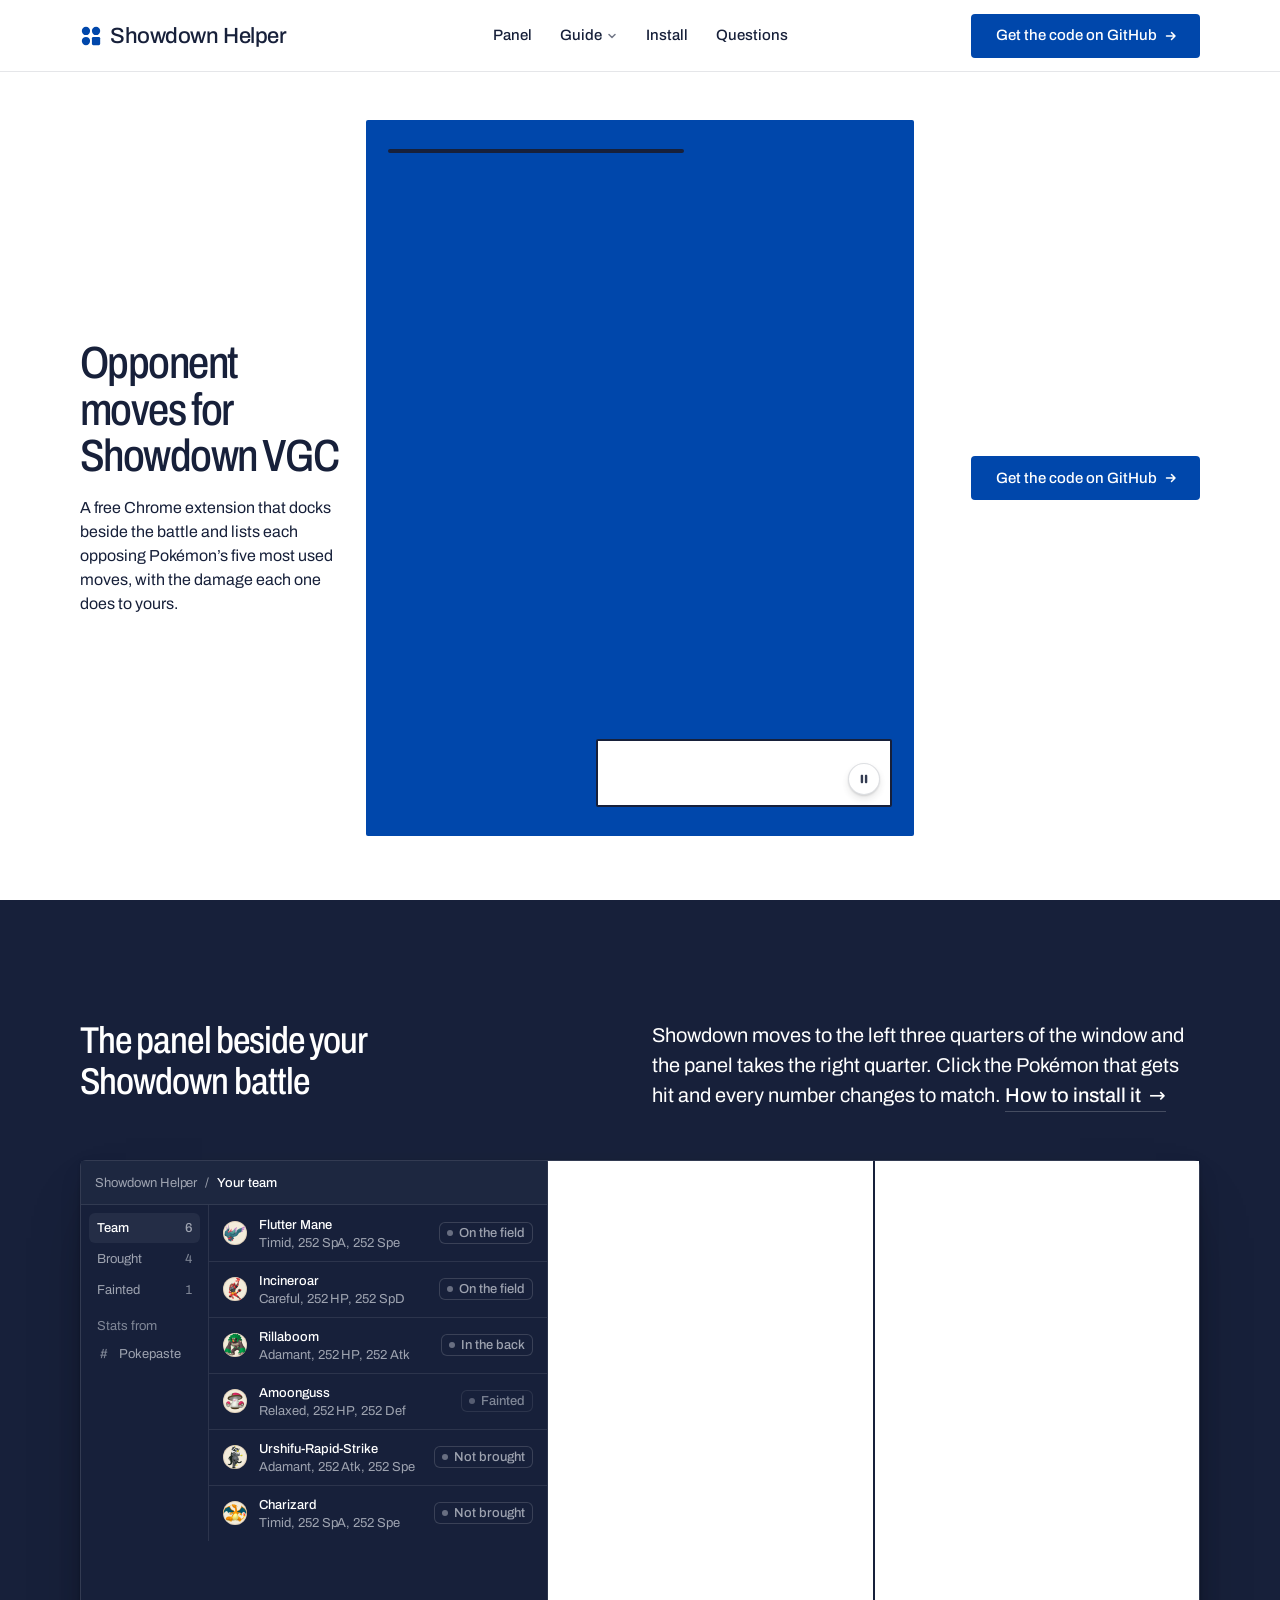
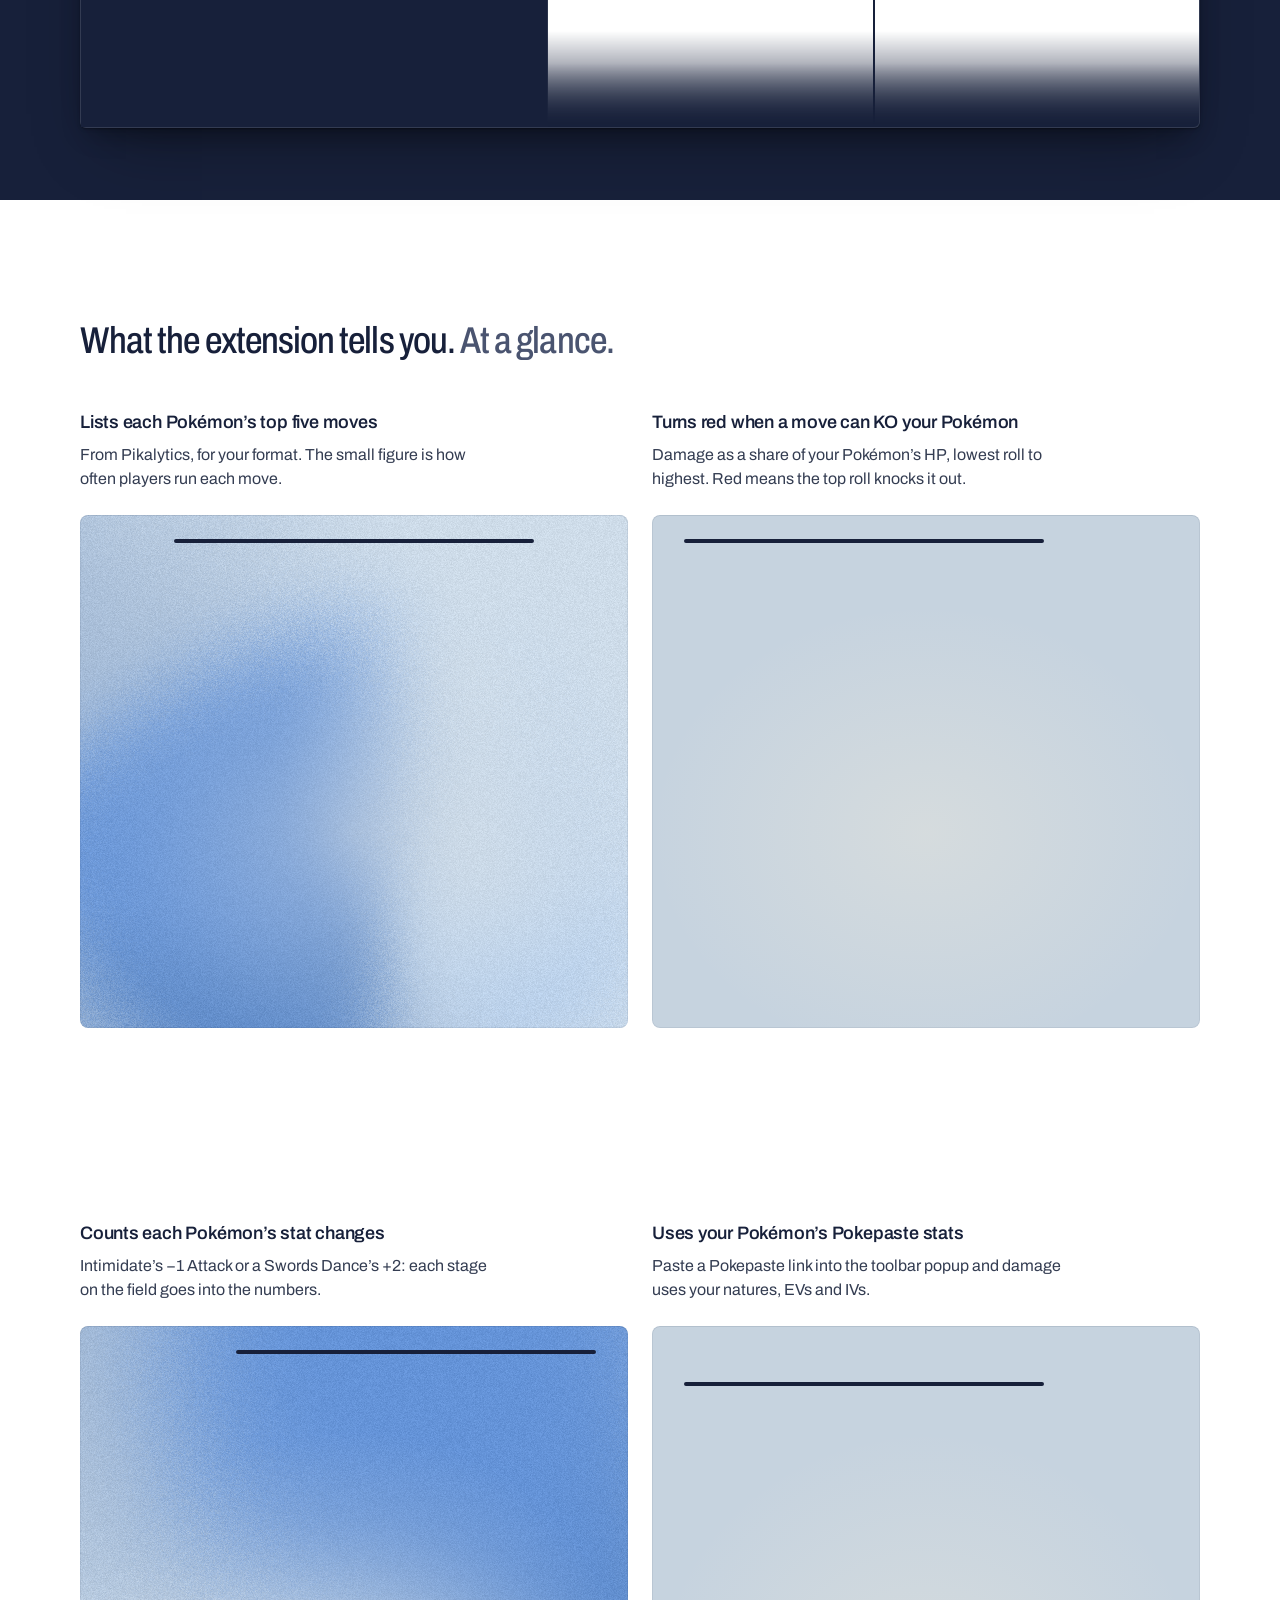
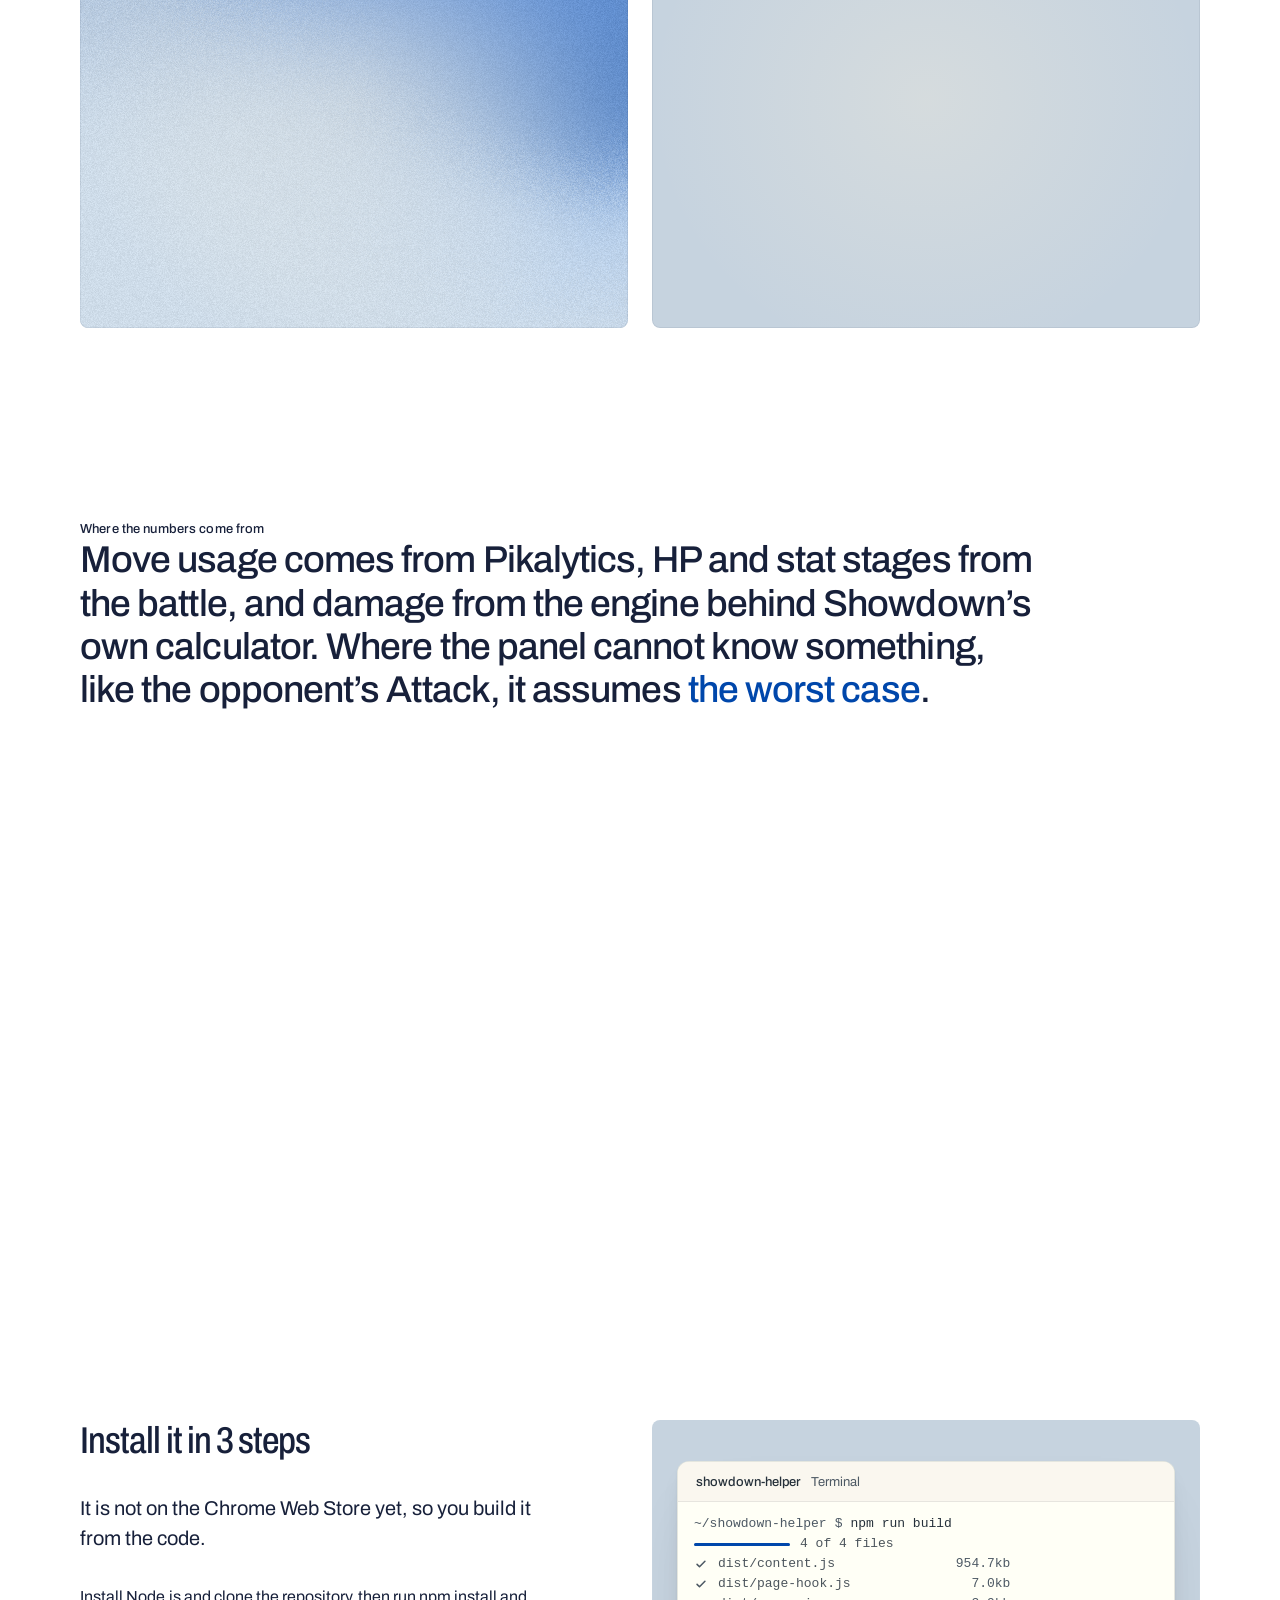
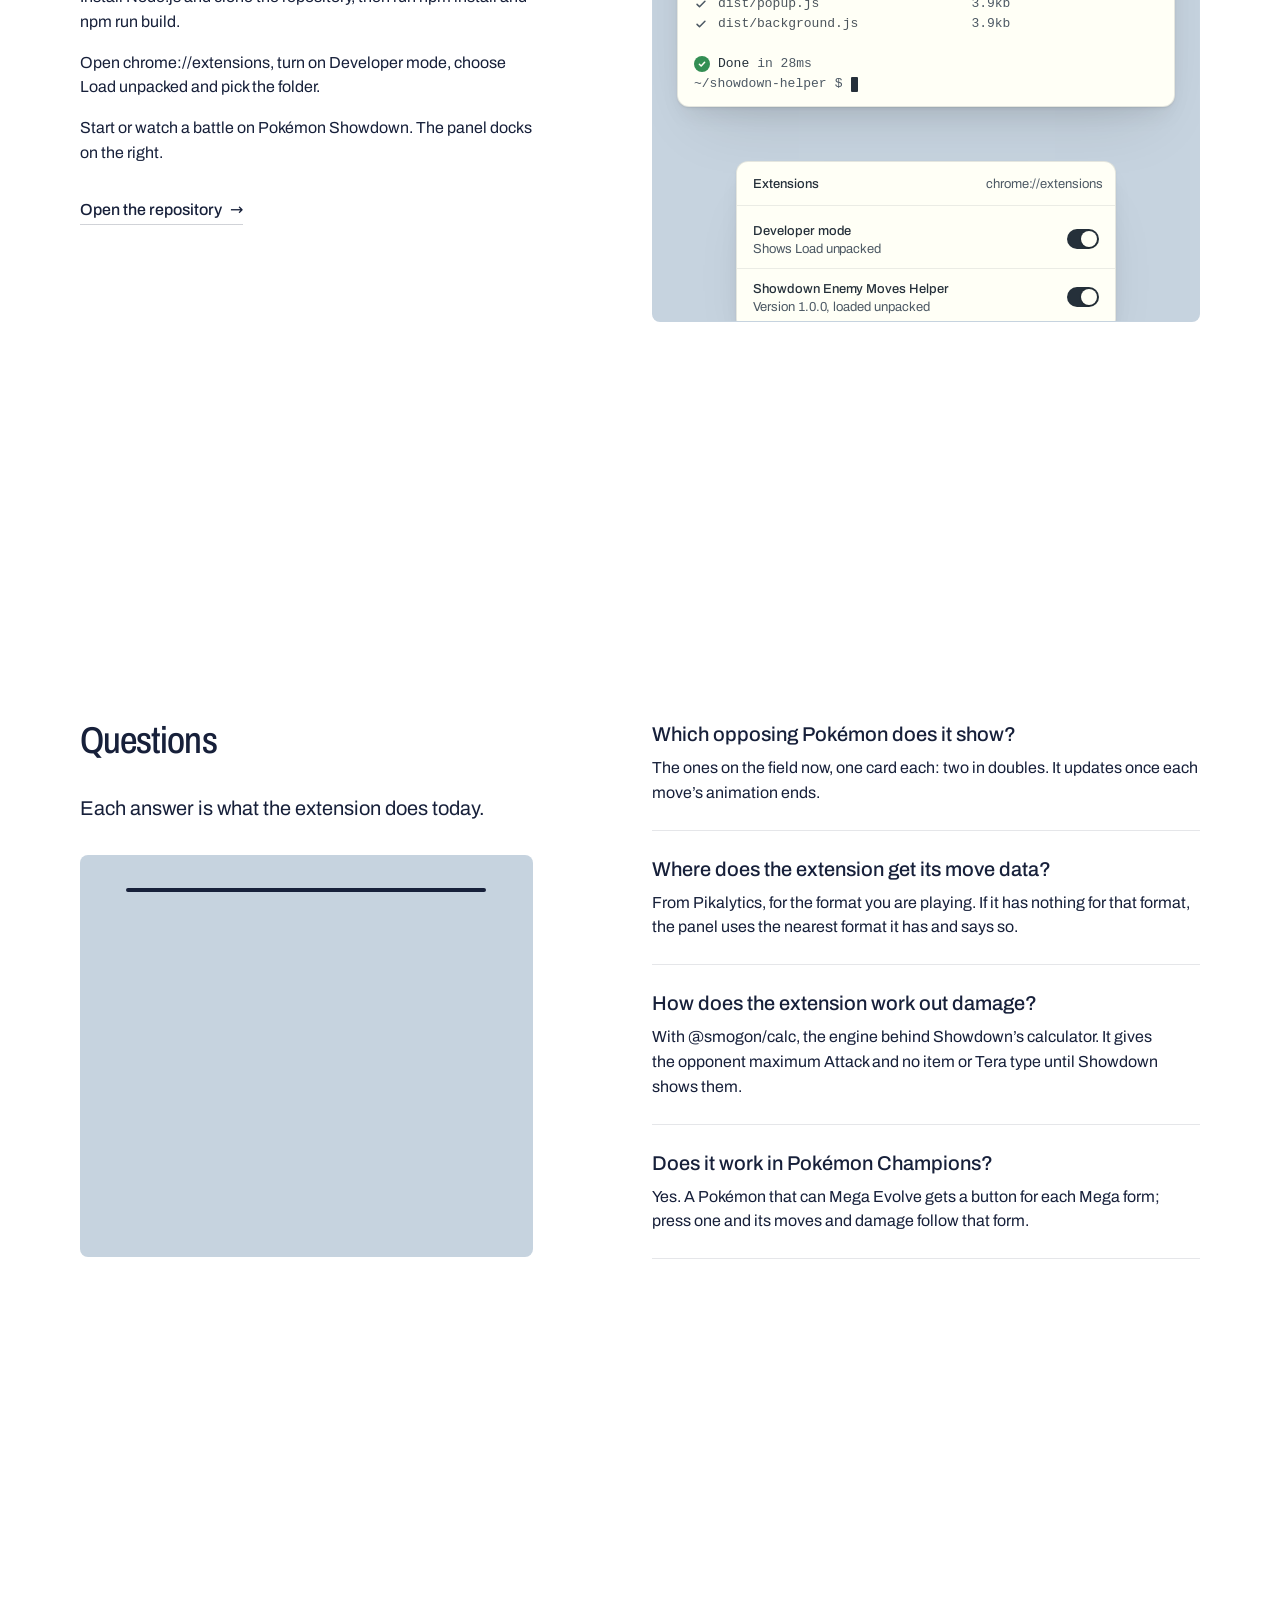
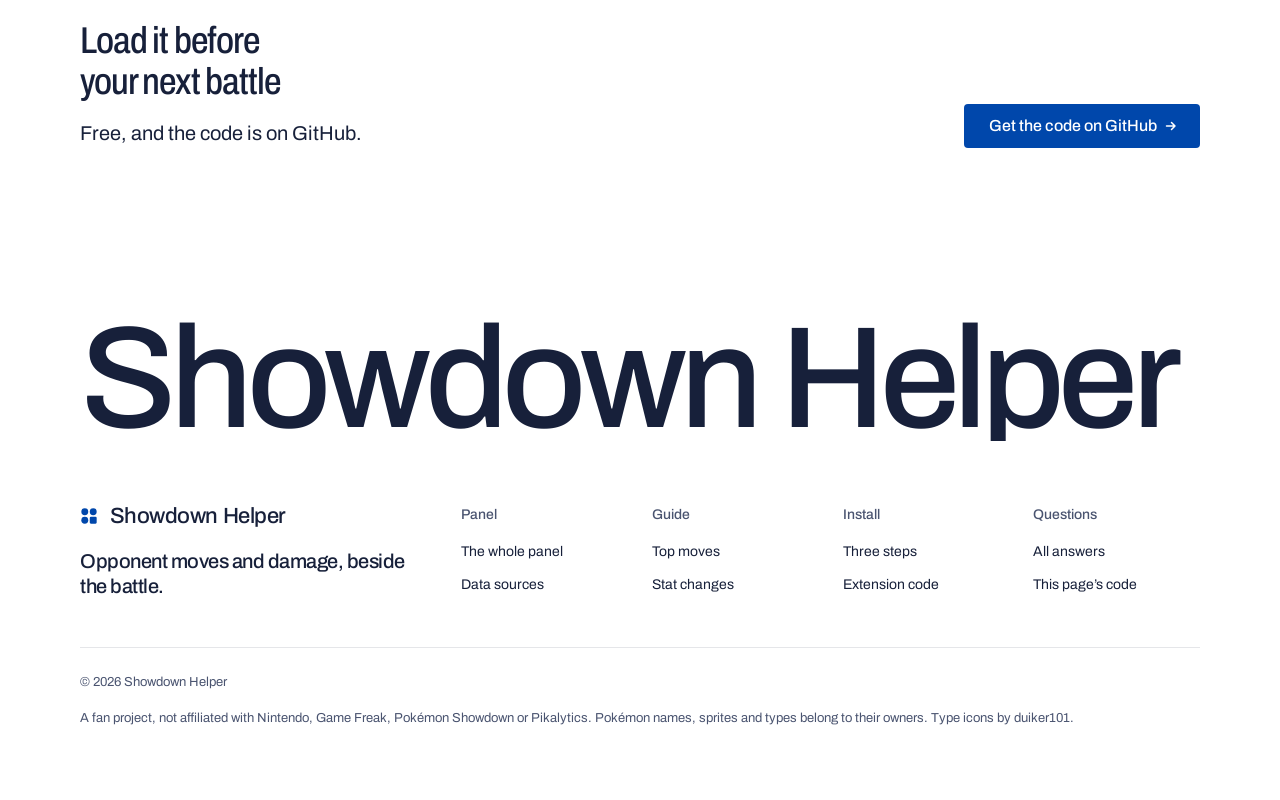
==== index.src.html @ bce864a6 "Redesign landing page in the extension's panel style Rebuild the page on the taste-skill system in t" ====
<!doctype html>
<!-- page.mjs: the source of index.html. Edit here, then run: node tools/page.mjs -->
<html lang="en" data-type="software" data-radius="sharp" data-ground="sky" data-buttons="arrow" data-motion>
<head>
<meta charset="utf-8">
<meta name="viewport" content="width=device-width, initial-scale=1, viewport-fit=cover">
<title>Showdown Helper: opponent moves and damage for Pokémon Showdown VGC</title>
<meta name="description" content="A free Chrome extension for Pokémon Showdown. Beside the battle it lists each opposing Pokémon's five most used moves from Pikalytics and how much of your Pokémon's HP each one takes.">
<meta property="og:type" content="website">
<meta property="og:title" content="Showdown Helper: opponent moves and damage for Pokémon Showdown VGC">
<meta property="og:description" content="Your opponent's five most used moves, with damage to your team, beside the battle.">
<meta property="og:image" content="share.jpg">
<meta name="twitter:card" content="summary_large_image">
<link rel="icon" href="favicon.svg" type="image/svg+xml">
<meta name="theme-color" content="#ffffff">
<!-- <link rel="canonical" href="https://[the page's domain, once there is one]/"> -->
<meta name="site-kind" content="software">
<meta name="page-type" content="software">
<link rel="preload" href="assets/fonts/archivo-latin.woff2" as="font" type="font/woff2" crossorigin>
<link rel="stylesheet" href="assets/system.css">
<link rel="stylesheet" href="assets/ui/cards.css">
<link rel="stylesheet" href="assets/motion/motion.css">
<link rel="stylesheet" href="assets/backgrounds/backgrounds.css">
<link rel="stylesheet" href="assets/layout/layout.css">
<link rel="stylesheet" href="assets/icons/icon.css">
<style>
/* Archivo, the brand's face, served from the page (the same files the extension ships) */
@font-face { font-family: "Archivo"; font-style: normal; font-weight: 100 900; font-stretch: 62% 125%; font-display: swap;
  src: url("assets/fonts/archivo-latin.woff2") format("woff2");
  unicode-range: U+0000-00FF, U+0131, U+0152-0153, U+02BB-02BC, U+02C6, U+02DA, U+02DC, U+0304, U+0308, U+0329, U+2000-206F, U+20AC, U+2122, U+2191, U+2193, U+2212, U+2215, U+FEFF, U+FFFD; }
@font-face { font-family: "Archivo"; font-style: normal; font-weight: 100 900; font-stretch: 62% 125%; font-display: swap;
  src: url("assets/fonts/archivo-latin-ext.woff2") format("woff2");
  unicode-range: U+0100-02BA, U+02BD-02C5, U+02C7-02CC, U+02CE-02D7, U+02DD-02FF, U+0304, U+0308, U+0329, U+1D00-1DBF, U+1E00-1E9F, U+1EF2-1EFF, U+2020, U+20A0-20AB, U+20AD-20C4, U+2113, U+2C60-2C7F, U+A720-A7FF; }
:root { --p-bg:#ffffff; --p-surface:#f3ecdb; --p-ink:#17203a; --p-muted:#4a5470; --p-accent:#0047ab; --p-accent-ink:#ffffff; --p-action:#0047ab; --p-action-ink:#ffffff; --p-inv-bg:#17203a; --p-inv-surface:#242d46; --p-inv-ink:#ffffff; --p-inv-muted:#9ea3b0; --p-inv-accent:#ffffff; --p-inv-accent-ink:#17203a; --p-inv-action:#ffffff; --p-inv-action-ink:#17203a; --font-display:"Archivo", "Segoe UI", system-ui, sans-serif; --font-text:"Archivo", "Segoe UI", system-ui, sans-serif; --font-mono:ui-monospace, "Cascadia Mono", Consolas, monospace; --display-weight:500; --display-tracking:-0.025em; --display-tracking-xl:-0.035em; --display-stretch:80%; --ly-scale:0.9; --t-h2: clamp(28px, 1.2vw + 22px, 40px); }
</style>
<link rel="stylesheet" href="assets/ui/base.css">
<link rel="stylesheet" href="assets/ui/window/fragment.css">
<link rel="stylesheet" href="assets/ui/terminal-run/fragment.css">
<link rel="stylesheet" href="assets/ui/toggles/fragment.css">
<!-- the extension's own panel stylesheet, scoped to .smh-sheet by tools/fragments.mjs -->
<link rel="stylesheet" href="assets/panel/panel.css">
<style>
/* page CSS, inside the visuals only */
/* the panel, shown inline: its real markup, pasted by tools/page.mjs */
.smh-sheet.smh-sheet { position: relative; inset: auto; width: 100%; height: auto; min-height: 0; z-index: auto; border-left: 0; }
/* the live panel splits the window's height between its cards; inline each card takes its own height */
.smh-sheet .smh-body, .smh-sheet .smh-card { flex: none; }
.smh-sheet .smh-moves { flex: none; height: 290px; max-height: none; }
/* hero: the panel's pieces on a cobalt field */
.hero--triptych .ly-collage { background: var(--p-accent); border-radius: 2px; }
.ly-collage .ly-piece.is-sheet { background: var(--p-bg); border: 2px solid var(--p-ink); border-radius: 2px; box-shadow: none; overflow: hidden; }
.ly-collage .ly-piece.is-sheet .smh-sheet { border: 0; }
.hero--triptych .hero__cta .btn { height: var(--btn-h); padding-inline: var(--s-5); font-size: 15px; }
.ly-collage .loop-pause:focus-visible { outline-color: var(--p-bg); }
/* the piece that ends at 96% keeps its lower-right corner clear for the pause disc, as the live panel has room under its cards */
.ly-collage .ly-piece.is-sheet[style*="bottom"] .smh-sheet { padding-bottom: 64px; }
/* a phone: one piece a set, the card, whole inside the collage */
@media (max-width: 639px) {
  .ly-collage .ly-piece.is-sheet:not([style*="bottom"]) { display: none; }
  .ly-collage .ly-piece.is-sheet[style*="bottom"] { left: 4% !important; right: 4% !important; width: auto !important; }
  .ly-collage .smh-sheet .smh-moves { height: 200px; }
  .ly-collage .ly-piece.is-sheet[style*="bottom"] .smh-sheet { padding-bottom: 52px; }
}
/* the lit ground behind the UI in the brand's cobalt and sand */
html[data-ground="sky"] { --ground-accent: #0047ab; --ground-surface: #f3ecdb; }
/* the app frame: your team from the paste beside the open panel */
.app.ui { display: grid; grid-template-columns: minmax(0, 5fr) minmax(0, 7fr); margin-top: var(--s-7); background: var(--u-bg); border: 1px solid var(--u-border); border-radius: var(--u-r); box-shadow: var(--u-shadow); }
.app > .app__pane { position: relative; min-width: 0; min-height: 0; overflow: hidden; }
.app > .app__pane + .app__pane { border-left: 1px solid var(--u-line); }
.app > .app__pane > .ui-panel { width: 100%; border: 0; border-radius: 0; box-shadow: none; }
.app > .app__pane::after { content: ""; position: absolute; inset: auto 0 0 0; height: 64px; background: linear-gradient(transparent, var(--u-bg)); pointer-events: none; }
.app > .app__pane--open { -webkit-mask-image: linear-gradient(#000 calc(100% - 96px), transparent); mask-image: linear-gradient(#000 calc(100% - 96px), transparent); }
@media (max-width: 1023px) {
  .app.ui.app.ui { grid-template-rows: minmax(0, 1fr); }
  .app > .app__pane--list { display: none; }
  .app > .app__pane--open { -webkit-mask-image: none; mask-image: none; border-top: 0 !important; }
  .app > .app__pane--open::after { display: none; }
  .app .app__pane--open > .smh-sheet { height: 100%; }
  .app .app__pane--open .smh-card + .smh-card { display: none; }
  .app .app__pane--open .smh-body, .app .app__pane--open .smh-card { flex: 1 1 0; }
  .app .app__pane--open .smh-moves { flex: 1 1 0; height: auto; max-height: 340px; }
}
.app .app__pane--open { display: grid; grid-template-columns: minmax(0, 1fr) minmax(0, 1fr); }
.app .app__pane--open > .smh-sheet + .smh-sheet { border-left: 2px solid var(--color-rule); }
.app .ui-avatar:has(img) { background: var(--p-surface); overflow: hidden; }
.app .ui-avatar img { width: 100%; height: 100%; object-fit: contain; }
@media (min-width: 1024px) and (max-width: 1279px) { .app.ui { grid-template-columns: minmax(0, 4fr) minmax(0, 8fr); } }
@media (max-width: 1023px) {
  .app.ui { grid-template-columns: minmax(0, 1fr); grid-template-rows: auto minmax(0, 1fr); }
  .app > .app__pane--list { max-height: 252px; }
  .app > .app__pane--list::after { display: none; }
  .app .ui-win__side { display: none; }
  .app .ui-win__body { grid-template-columns: minmax(0, 1fr); }
  .app > .app__pane + .app__pane { border-left: 0; border-top: 1px solid var(--u-line); }
}
@media (max-width: 639px) {
  .app.ui { grid-template-rows: minmax(0, 1fr); }
  .app > .app__pane--list { display: none; }
  .app > .app__pane + .app__pane { border-top: 0; }
  .app .app__pane--open { grid-template-columns: minmax(0, 1fr); }
  .app .app__pane--open > .smh-sheet + .smh-sheet { display: none; }
}
/* feature cards: one panel height; the sheet pieces sit on the ground like the kit's fragments */
/* the name across the .wrap, hand-set: "Showdown Helper" is 15 characters */
.close__word { font-size: clamp(28px, calc(11.6vw - 4px), 168px); }
#guide .panel { --p-h: 360px; }
#guide .smh-sheet .smh-moves { height: 250px; }
@media (min-width: 640px) and (max-width: 1023px) {
  #guide .panel { --p-h: max(360px, calc(100svh - 480px)); }
  #guide .stage > div { width: min(360px, calc(100% - 48px)) !important; --ax: 24px !important; }
}
#install .at-phone { display: none; }
@media (max-width: 639px) { #install .at-phone { display: block; } }
/* the split's frame and the questions' frame: 5:4, square on a phone, on the lit ground */
#install .frame { --ratio: 500px; }
#questions .frame { --ratio: 400px; }
#questions .smh-sheet .smh-moves { height: 250px; }
/* a tablet keeps both splits side by side, so each section stays one screen */
@media (min-width: 640px) and (max-width: 1023px) {
  #install .grid > .span-5, #questions .grid > .span-5 { grid-column: 1 / span 6; }
  #install .grid > .frame, #questions .grid > .faq { grid-column: 7 / span 6; }
  #questions .stage > div { width: calc(100% - 32px) !important; --ax: 16px !important; }
  #install .frame { --ratio: 640px; }
}
/* a phone: two screens each; the install frame also shows step 2 under the build */
@media (max-width: 639px) {
  #install, #questions, footer.closing { --h: 2; }
  #install .frame { --ratio: 860px; }
  .hero--triptych .hero__cta { margin-bottom: var(--s-8); }
  .ly-collage .smh-sheet .smh-moves { height: 180px !important; }
  /* the app frame on a phone: the panel's header and its first card, filling the pane */
  .app .app__pane--open .smh-target { display: none; }
  #questions .frame { --ratio: 600px; }
}

@media (max-width: 639px) {
  #guide .panel { --p-h: 150px; }
  /* a phone shows each card's top move, whole */
  #guide .smh-sheet .smh-moves { height: 44px; grid-template-rows: minmax(0, 1fr); }
  #guide .smh-sheet .smh-move:nth-child(n+2) { display: none; }
  #guide .stage > div { width: calc(100% - 32px) !important; }
}
.stage .smh-sheet { border: 2px solid var(--color-rule); border-radius: 2px; }
#install .ui-term__t { width: 64px; }
</style>
<script>document.documentElement.classList.add('m-enter');setTimeout(()=>document.documentElement.classList.add('m-enter-done'),700)</script>
<script src="assets/backgrounds/backgrounds.js"></script>
<script>document.documentElement.classList.add('mo-js');setTimeout(()=>document.documentElement.classList.add('mo-safe'),2500)</script>
<link rel="modulepreload" href="assets/moments/moments.js">
<link rel="modulepreload" href="assets/moments/lib.js">
<link rel="modulepreload" href="assets/moments/word-highlight/moment.js">
</head>
<body>
<!-- type: software
     deal: hero triptych, nav-centre, close-word, footer-columns, rhythm dark-band, buttons arrow, mark dots,
     grounds paper (hero), the lit ground sand; effect grain-gradient (the guide cards' still grounds)
     moments: word-highlight (#data, the statement)
     palette: the brand's own (start.mjs brand): white sheet, navy ink, cobalt, sand, as in the extension -->

<header class="nav nav--centre">
  <div class="wrap nav__bar">
    <a class="skip-link" href="#top">Skip to content</a>
    <a class="nav__logo" href="#top"><span class="mark" data-mark="dots" aria-hidden="true"></span>Showdown Helper</a>
    <nav class="nav__links" aria-label="Main">
      <div class="nav__item"><a class="nav__link" href="#panel">Panel</a></div>
      <div class="nav__item">
        <a class="nav__link" href="#guide">Guide <svg class="chev" viewBox="0 0 12 12" aria-hidden="true"><path d="M3 4.5l3 3 3-3" fill="none" stroke="currentColor" stroke-width="1.5" stroke-linecap="round" stroke-linejoin="round"/></svg></a>
        <div class="nav__menu">
          <div class="wrap grid">
            <div class="menu-col span-3">
              <p class="t-label">Reading the panel</p>
              <a href="#top-moves">Top moves<span>Five per opposing Pokémon</span></a>
              <a href="#knockouts">Knockouts<span>Red when a move can KO</span></a>
            </div>
            <div class="menu-col span-3">
              <p class="t-label">Making it exact</p>
              <a href="#stat-changes">Stat changes<span>Every stage counts</span></a>
              <a href="#pokepaste">Your Pokepaste<span>Your natures, EVs and IVs</span></a>
            </div>
          </div>
        </div>
      </div>
      <div class="nav__item"><a class="nav__link" href="#install">Install</a></div>
      <div class="nav__item"><a class="nav__link" href="#questions">Questions</a></div>
    </nav>
    <div class="nav__actions">
      <a class="btn btn--primary" href="https://github.com/lkz404/showdown-helper">Get the code on GitHub</a>
    </div>
    <button class="nav__toggle" type="button" aria-expanded="false" aria-label="Menu">
      <svg width="18" height="18" viewBox="0 0 18 18" aria-hidden="true"><path d="M2 5h14M2 13h14" stroke="currentColor" stroke-width="1.6" stroke-linecap="round"/></svg>
    </button>
  </div>
</header>

<main id="top">
  <section class="hero hero--triptych" data-enter aria-labelledby="hero-h">
    <div class="wrap"><div class="hero-text grid hero__grid">
      <div class="span-3">
        <h1 id="hero-h">Opponent moves for Showdown VGC</h1>
        <p class="hero__lead">A free Chrome extension that docks beside the battle and lists each opposing Pokémon’s five most used moves, with the damage each one does to yours.</p>
      </div>
      <div class="ly-collage span-6 start-4" role="img" aria-label="Three views of the Showdown Helper panel: Urshifu’s five most used moves against Flutter Mane, with Surging Strikes in red at 133 to 158 percent; the same card after Intimidate, marked Atk −1; and Charizard’s card in Pokémon Champions with its two Mega forms">
        <div class="ly-collage__set is-on">
          <div class="ly-piece is-sheet" style="left: 4%; top: 4%; width: 54%"><div class="ui smh-sheet" data-theme="smh-sheet" inert><!-- panel:main:top --></div></div>
          <div class="ly-piece is-sheet" style="right: 4%; bottom: 4%; width: 54%"><div class="ui smh-sheet" data-theme="smh-sheet" inert><!-- panel:main:card0 --></div></div>
        </div>
        <div class="ly-collage__set" aria-hidden="true">
          <div class="ly-piece is-sheet" style="left: 4%; top: 4%; width: 54%"><div class="ui smh-sheet" data-theme="smh-sheet" inert><!-- panel:boosts:card0 --></div></div>
          <div class="ly-piece is-sheet" style="right: 4%; bottom: 4%; width: 46%"><div class="ui smh-sheet" data-theme="smh-sheet" inert><!-- panel:boosts:card1 --></div></div>
        </div>
        <div class="ly-collage__set" aria-hidden="true">
          <div class="ly-piece is-sheet" style="left: 4%; top: 4%; width: 50%"><div class="ui smh-sheet" data-theme="smh-sheet" inert><!-- panel:paste:target --></div></div>
          <div class="ly-piece is-sheet" style="right: 4%; bottom: 4%; width: 54%"><div class="ui smh-sheet" data-theme="smh-sheet" inert><!-- panel:mega:card0 --></div></div>
        </div>
      </div>
      <div class="span-3 start-10 hero__cta"><a class="btn btn--primary" href="https://github.com/lkz404/showdown-helper">Get the code on GitHub</a></div>
    </div></div>
  </section>

  <section class="section ground-inverse" id="panel" aria-labelledby="panel-h">
    <div class="wrap">
      <div class="grid">
        <h2 class="span-5" id="panel-h">The panel beside your Showdown battle</h2>
        <p class="span-6 start-7 t-lead">Showdown moves to the left three quarters of the window and the panel takes the right quarter. Click the Pokémon that gets hit and every number changes to match. <a class="link" href="#install">How to install it</a></p>
      </div>
      <div class="ui app fill" role="img" aria-label="Your team from a Pokepaste beside two views of the panel against Urshifu and Incineroar: with Flutter Mane as the target, Surging Strikes is red at 133 to 158 percent; with Rillaboom at 30 percent HP, Flare Blitz is red at 108 to 129 percent" data-ui-pause-host>
        <div class="app__pane app__pane--list">
          <div class="ui ui-panel ui-win" data-ui="window" data-open="Open" data-work="Working" data-done="Done" inert>
            <div class="ui-win__bar">
              <span class="ui-win__crumb">Showdown Helper <i>/</i> <b>Your team</b></span>
              <span class="ui-spacer"></span>
            </div>
            <div class="ui-win__body">
              <nav class="ui-win__side" aria-hidden="true">
                <span class="ui-win__nav is-on">Team<em>6</em></span>
                <span class="ui-win__nav">Brought<em>4</em></span>
                <span class="ui-win__nav">Fainted<em>1</em></span>
                <span class="ui-win__label">Stats from</span>
                <span class="ui-win__nav"><span class="ui-win__hash">#</span>Pokepaste</span>
              </nav>
              <div class="ui-win__main">
                <div class="ui-win__cols" aria-hidden="true"><span>Pokémon</span><span>Spread</span><span>In battle</span><span>HP</span></div>
                <ul class="ui-win__rows">
                  <li class="ui-win__row" data-row><span class="ui-avatar"><img src="assets/panel/sprites/fluttermane.png" width="32" height="32" loading="lazy" alt=""></span><span class="ui-win__who">Flutter Mane</span><span class="ui-win__sub">Timid, 252 SpA, 252 Spe</span><span class="ui-win__st" data-st>On the field</span><span class="ui-win__age">100%</span></li>
                  <li class="ui-win__row" data-row><span class="ui-avatar"><img src="assets/panel/sprites/incineroar.png" width="32" height="32" loading="lazy" alt=""></span><span class="ui-win__who">Incineroar</span><span class="ui-win__sub">Careful, 252 HP, 252 SpD</span><span class="ui-win__st" data-st>On the field</span><span class="ui-win__age">100%</span></li>
                  <li class="ui-win__row" data-row><span class="ui-avatar"><img src="assets/panel/sprites/rillaboom.png" width="32" height="32" loading="lazy" alt=""></span><span class="ui-win__who">Rillaboom</span><span class="ui-win__sub">Adamant, 252 HP, 252 Atk</span><span class="ui-win__st" data-st>In the back</span><span class="ui-win__age">30%</span></li>
                  <li class="ui-win__row" data-row><span class="ui-avatar"><img src="assets/panel/sprites/amoonguss.png" width="32" height="32" loading="lazy" alt=""></span><span class="ui-win__who">Amoonguss</span><span class="ui-win__sub">Relaxed, 252 HP, 252 Def</span><span class="ui-win__st is-done" data-st>Fainted</span><span class="ui-win__age">0%</span></li>
                  <li class="ui-win__row" data-row><span class="ui-avatar"><img src="assets/panel/sprites/urshifu-rapidstrike.png" width="32" height="32" loading="lazy" alt=""></span><span class="ui-win__who">Urshifu-Rapid-Strike</span><span class="ui-win__sub">Adamant, 252 Atk, 252 Spe</span><span class="ui-win__st" data-st>Not brought</span><span class="ui-win__age">100%</span></li>
                  <li class="ui-win__row" data-row><span class="ui-avatar"><img src="assets/panel/sprites/charizard.png" width="32" height="32" loading="lazy" alt=""></span><span class="ui-win__who">Charizard</span><span class="ui-win__sub">Timid, 252 SpA, 252 Spe</span><span class="ui-win__st" data-st>Not brought</span><span class="ui-win__age">100%</span></li>
                </ul>
              </div>
            </div>
          </div>
        </div>
        <div class="app__pane app__pane--open">
          <div class="ui smh-sheet" data-theme="smh-sheet" inert><!-- panel:main:all --></div>
          <div class="ui smh-sheet" data-theme="smh-sheet" inert><!-- panel:rilla:all --></div>
        </div>
      </div>
    </div>
  </section>

  <section class="section g2" id="guide" aria-labelledby="guide-h">
    <div class="wrap">
      <div class="group">
        <div class="section-head">
          <h2 id="guide-h">What the extension tells you. <span class="muted">At a glance.</span></h2>
        </div>
        <div class="grid">
          <article class="card card--row card--open span-6 m-nolift" id="top-moves">
            <h3>Lists each Pokémon’s top five moves</h3>
            <p>From Pikalytics, for your format. The small figure is how often players run each move.</p>
            <div class="panel" data-fx="grain-gradient" data-fx-seed="21" data-fx-params='{"drift":0}'>
              <div class="stage"><div class="at-rise fit" style="--fit-max:360px;--ax:max(24px, 50% - 180px);--ay:24px;--ay-sm:16px">
                <div class="ui smh-sheet" data-theme="smh-sheet" inert><!-- panel:main:card1 --></div>
              </div></div>
            </div>
          </article>
          <article class="card card--row card--open span-6 m-nolift" id="knockouts">
            <h3>Turns red when a move can KO your Pokémon</h3>
            <p>Damage as a share of your Pokémon’s HP, lowest roll to highest. Red means the top roll knocks it out.</p>
            <div class="panel" data-fx="grain-gradient" data-fx-seed="47" data-fx-params='{"drift":0}'>
              <div class="stage"><div class="at-corner" style="--ax:32px;--ay:24px;width:360px">
                <div class="ui smh-sheet" data-theme="smh-sheet" inert><!-- panel:main:card0 --></div>
              </div></div>
            </div>
          </article>
        </div>
      </div>
      <div class="grid">
        <article class="card card--row card--open span-6 m-nolift" id="stat-changes">
          <h3>Counts each Pokémon’s stat changes</h3>
          <p>Intimidate’s −1 Attack or a Swords Dance’s +2: each stage on the field goes into the numbers.</p>
          <div class="panel" data-fx="grain-gradient" data-fx-seed="63" data-fx-params='{"drift":0}'>
            <div class="stage"><div class="at-right" style="--ax:32px;--ay:24px;width:360px">
              <div class="ui smh-sheet" data-theme="smh-sheet" inert><!-- panel:boosts:card0 --></div>
            </div></div>
          </div>
        </article>
        <article class="card card--row card--open span-6 m-nolift" id="pokepaste">
          <h3>Uses your Pokémon’s Pokepaste stats</h3>
          <p>Paste a Pokepaste link into the toolbar popup and damage uses your natures, EVs and IVs.</p>
          <div class="panel" data-fx="grain-gradient" data-fx-seed="88" data-fx-params='{"drift":0}'>
            <div class="stage"><div class="at-corner" style="--ax:32px;--ay:56px;width:360px">
              <div class="ui smh-sheet" data-theme="smh-sheet" inert><!-- panel:paste:top --></div>
            </div></div>
          </div>
        </article>
      </div>
    </div>
  </section>

  <section class="section statement" id="data" data-moment="word-highlight" aria-label="Where the numbers come from">
    <div class="wrap">
      <p class="t-label">Where the numbers come from</p>
      <p class="mo-wh__text">Move usage comes from Pikalytics, HP and stat stages from the battle, and damage from the engine behind Showdown’s own calculator. Where the panel cannot know something, like the opponent’s Attack, it assumes <strong>the worst case</strong>.</p>
    </div>
  </section>

  <section class="section" id="install" aria-labelledby="install-h">
    <div class="wrap">
      <div class="grid">
        <div class="span-5 stack-6">
          <h2 id="install-h">Install it in 3 steps</h2>
          <p class="t-lead">It is not on the Chrome Web Store yet, so you build it from the code.</p>
          <ol class="stack-4">
            <li>Install Node.js and clone the repository, then run npm install and npm run build.</li>
            <li>Open chrome://extensions, turn on Developer mode, choose Load unpacked and pick the folder.</li>
            <li>Start or watch a battle on Pokémon Showdown. The panel docks on the right.</li>
          </ol>
          <p><a class="link" href="https://github.com/lkz404/showdown-helper">Open the repository</a></p>
        </div>
        <div class="frame frame--lit frame--split span-6 start-7" data-visual>
          <div class="stage"><div class="at-rise fit" style="--fit-max:520px;--ax:max(24px, 50% - 260px);--ay:40px;--ay-sm:24px" data-ui-loop>
              <div class="ui ui-panel ui-term" data-ui="terminal-run">
                <div class="ui-term__head">
                  <span class="ui-term__title">showdown-helper</span>
                  <span class="ui-meta">Terminal</span>
                  <span class="ui-spacer"></span>
                </div>
                <div class="ui-term__screen" data-term-screen>
                  <div class="ui-term__track" data-term-track>
                    <div class="ui-term__ln ui-term__cmd"><span class="ui-term__cwd">~/showdown-helper</span><span class="ui-term__sig">$</span><span class="ui-term__typed" data-term-cmd>npm run build</span></div>
                    <div class="ui-term__ln ui-term__meter" data-term-out data-term-meter><span class="ui-term__bar" style="--p:1"><i></i></span><span class="ui-term__count" data-term-count>4 of 4 files</span></div>
                    <div class="ui-term__ln ui-term__log" data-term-out data-term-step><svg class="ui-term__tick" viewBox="0 0 16 16" aria-hidden="true"><path d="m3.5 8.4 2.8 2.8 6.2-6.4"/></svg><span class="ui-term__path">dist/content.js</span><span class="ui-term__t">954.7kb</span></div>
                    <div class="ui-term__ln ui-term__log" data-term-out data-term-step><svg class="ui-term__tick" viewBox="0 0 16 16" aria-hidden="true"><path d="m3.5 8.4 2.8 2.8 6.2-6.4"/></svg><span class="ui-term__path">dist/page-hook.js</span><span class="ui-term__t">7.0kb</span></div>
                    <div class="ui-term__ln ui-term__log" data-term-out data-term-step><svg class="ui-term__tick" viewBox="0 0 16 16" aria-hidden="true"><path d="m3.5 8.4 2.8 2.8 6.2-6.4"/></svg><span class="ui-term__path">dist/popup.js</span><span class="ui-term__t">3.9kb</span></div>
                    <div class="ui-term__ln ui-term__log" data-term-out data-term-step><svg class="ui-term__tick" viewBox="0 0 16 16" aria-hidden="true"><path d="m3.5 8.4 2.8 2.8 6.2-6.4"/></svg><span class="ui-term__path">dist/background.js</span><span class="ui-term__t">3.9kb</span></div>
                    <div class="ui-term__ln ui-term__gap" data-term-out aria-hidden="true"></div>
                    <div class="ui-term__ln ui-term__done" data-term-out data-term-done><span class="ui-term__ok"><svg viewBox="0 0 16 16" aria-hidden="true"><path d="m4.5 8.3 2.4 2.4 4.6-5"/></svg></span><b>Done</b><span class="ui-term__dim">in 28ms</span></div>
                    <div class="ui-term__ln ui-term__cmd" data-term-next><span class="ui-term__cwd">~/showdown-helper</span><span class="ui-term__sig">$</span><span class="ui-term__typed"></span><i class="ui-term__caret" aria-hidden="true"></i></div>
                  </div>
                </div>
              </div>
            </div></div>
          <div class="stage"><div class="at-rise fit" style="--fit-max:380px;--ax:max(24px, 50% - 190px);--ay:max(340px, calc(100% - 196px));--ay-sm:336px">
              <div class="ui ui-panel ui-toggles" data-ui="toggles" inert>
                <div class="ui-head">
                  <div class="ui-title">Extensions</div>
                  <span class="ui-spacer"></span>
                  <div class="ui-meta">chrome://extensions</div>
                </div>
                <ul class="ui-toggles__list">
                  <li class="ui-tg">
                    <span class="ui-tg__text"><span class="ui-tg__label">Developer mode</span><span class="ui-tg__sub">Shows Load unpacked</span></span>
                    <button class="ui-switch is-on" type="button" role="switch" aria-checked="true" aria-label="Developer mode"><i></i></button>
                  </li>
                  <li class="ui-tg">
                    <span class="ui-tg__text"><span class="ui-tg__label">Showdown Enemy Moves Helper</span><span class="ui-tg__sub">Version 1.0.0, loaded unpacked</span></span>
                    <button class="ui-switch is-on" type="button" role="switch" aria-checked="true" aria-label="Showdown Enemy Moves Helper"><i></i></button>
                  </li>
                </ul>
              </div>
          </div></div>
          <!-- a phone's taller frame also shows step 3: the panel docked in a battle -->
          <div class="stage at-phone"><div class="at-rise fit" style="--fit-max:360px;--ax:max(24px, 50% - 180px);--ay-sm:calc(100% - 236px)">
              <div class="ui smh-sheet" data-theme="smh-sheet" inert><!-- panel:main:top --></div>
          </div></div>
        </div>
      </div>
    </div>
  </section>

  <section class="section" id="questions" aria-labelledby="questions-h">
    <div class="wrap">
      <div class="grid">
        <div class="span-5 stack-6">
          <h2 id="questions-h">Questions</h2>
          <p class="t-lead">Each answer is what the extension does today.</p>
          <div class="frame frame--lit" data-visual role="img" aria-label="Charizard’s card in Pokémon Champions, with a button for each of its Mega forms">
            <div class="stage"><div class="at-rise fit" style="--fit-max:360px;--ax:max(24px, 50% - 180px);--ay:32px;--ay-sm:24px">
              <div class="ui smh-sheet" data-theme="smh-sheet" inert><!-- panel:mega:card0 --></div>
            </div></div>
          </div>
        </div>
        <div class="faq span-6 start-7">
          <div class="faq__item"><h3>Which opposing Pokémon does it show?</h3><p>The ones on the field now, one card each: two in doubles. It updates once each move’s animation ends.</p></div>
          <div class="faq__item"><h3>Where does the extension get its move data?</h3><p>From Pikalytics, for the format you are playing. If it has nothing for that format, the panel uses the nearest format it has and says so.</p></div>
          <div class="faq__item"><h3>How does the extension work out damage?</h3><p>With @smogon/calc, the engine behind Showdown’s calculator. It gives the opponent maximum Attack and no item or Tera type until Showdown shows them.</p></div>
          <div class="faq__item"><h3>Does it work in Pokémon Champions?</h3><p>Yes. A Pokémon that can Mega Evolve gets a button for each Mega form; press one and its moves and damage follow that form.</p></div>
        </div>
      </div>
    </div>
  </section>
</main>

<footer class="footer closing" id="contact" aria-labelledby="close-h">
  <div class="wrap">
    <div class="closing__cta close--word">
      <div class="section-head--split">
        <div><h2 id="close-h">Load it before your next battle</h2><p class="t-lead">Free, and the code is on GitHub.</p></div>
        <a class="btn btn--primary" href="https://github.com/lkz404/showdown-helper">Get the code on GitHub</a>
      </div>
      <p class="close__word" aria-hidden="true">Showdown Helper</p>
    </div>
    <div class="closing__links">
      <div class="grid">
        <div class="span-4 stack-4">
          <a class="nav__logo" href="#top"><span class="mark" data-mark="dots" aria-hidden="true"></span>Showdown Helper</a>
          <p class="footer__lede">Opponent moves and damage, beside the battle.</p>
        </div>
        <div class="span-2 footer__col"><h3>Panel</h3><ul><li><a href="#panel">The whole panel</a></li><li><a href="#data">Data sources</a></li></ul></div>
        <div class="span-2 footer__col"><h3>Guide</h3><ul><li><a href="#top-moves">Top moves</a></li><li><a href="#stat-changes">Stat changes</a></li></ul></div>
        <div class="span-2 footer__col"><h3>Install</h3><ul><li><a href="#install">Three steps</a></li><li><a href="https://github.com/lkz404/showdown-helper">Extension code</a></li></ul></div>
        <div class="span-2 footer__col"><h3>Questions</h3><ul><li><a href="#questions">All answers</a></li><li><a href="https://github.com/lkz404/showdown-landing">This page’s code</a></li></ul></div>
      </div>
      <div class="footer__legal">
        <span>&copy; 2026 Showdown Helper</span>
        <div class="socials"></div>
        <span class="credits">A fan project, not affiliated with Nintendo, Game Freak, Pokémon Showdown or Pikalytics. Pokémon names, sprites and types belong to their owners. Type icons by duiker101.</span>
      </div>
    </div>
  </div>
</footer>

<nav class="actionbar" aria-label="Quick actions">
  <a class="btn btn--primary" href="https://github.com/lkz404/showdown-helper">Get the code on GitHub</a>
</nav>

<script type="module" src="assets/system.js"></script>
<script type="module" src="assets/motion/motion.js"></script>
<script type="module" src="assets/layout/layout.js"></script>
</body>
</html>
---- assets/system.css ----
/*
  taste-skill system.css - the one system for the page. Link it first, then assets/ui/cards.css (the
  feature card, its panel and the fragment placements), then set the palette (--p-*), the fonts and
  the radius set on :root in the page (node scripts/start.mjs prints that block).
  Do not add a second grid, spacing scale, type scale, radius scale, button or card style.
*/

/* ---------------------------------------------------------------- tokens */
:root {
  /* palette (hex only; fx.js reads --bg --surface --ink --muted --accent --accent-ink) */
  --p-bg: #ffffff;
  --p-surface: #f4f4f4;
  --p-ink: #111111;
  --p-muted: #6b6b6b;
  --p-accent: #1a4be0;
  --p-accent-ink: #ffffff;
  --p-action: #1a4be0;      /* buttons, links, focus: the accent, or the ink when the accent is too pale */
  --p-action-ink: #ffffff;
  --p-inv-bg: #111111;
  --p-inv-surface: #1c1c1c;
  --p-inv-ink: #f4f4f4;
  --p-inv-muted: #a3a3a3;
  --p-inv-accent: #ffffff;
  --p-inv-accent-ink: #111111;
  --p-inv-action: #ffffff;
  --p-inv-action-ink: #111111;
  /* the lit ground behind UI and in the closing band (references/cards.md), one per page, tech pages only
     (none on kind other, which is flat): <html data-ground="sand|sky|sage|painting">. system.js gives it to every ground
     that holds UI, on light and dark pages alike; --hue on one panel changes only its accent */
  --ground-bg: #d9ccb7; --ground-surface: #e9e0d2; --ground-ink: #2a2622; --ground-muted: #5a534a; --ground-accent: #a8794a;

  /* fonts */
  --font-display: system-ui, -apple-system, "Segoe UI", sans-serif;
  --font-text: system-ui, -apple-system, "Segoe UI", sans-serif;
  --font-mono: ui-monospace, "SFMono-Regular", Menlo, Consolas, monospace;
  --display-weight: 400;    /* headlines 400; 500 on a tech page (software, gaming, hardware) */
  --display-tracking: -0.025em;

  /* the page rhythm (references/layout-v4.md): one section per screen. The header is fixed and
     --nav tall; every section is padded --padt above and --padb (plus the phone action bar, --bar)
     below, and is exactly one or two screens tall (--h: 1 or 2; --hm on a phone). The hero's words
     start --hgap under the header and its content ends --hpadb above the fold. */
  --nav: 72px;
  --padt: 120px;
  --padb: 72px;
  --hgap: 48px;
  --hpadb: 64px;
  --bar: 0px;
  /* grid: one .wrap (alias .container) for the header, every section and the footer, the same
     --gut on both sides: 1280 wide at x 80-1360 at 1440, 342 at x 24-366 at 390 */
  --container: 1280px;
  --gut: 80px;
  --pad: var(--gut);
  --gutter: 24px;

  /* spacing: 4/8 scale */
  --s-1: 4px;  --s-2: 8px;  --s-3: 12px; --s-4: 16px; --s-5: 24px;
  --s-6: 32px; --s-7: 48px; --s-8: 64px; --s-9: 96px; --s-10: 128px;
  --section: 40px;      /* only a .section outside main (the kit's demo pages); every main > section and
                           footer.closing take --padt and --padb */
  --section-band: 56px; /* the same for an older footer outside footer.closing */
  --head-gap: 48px;     /* the one heading-to-content gap, 32 on a phone (layout.css reads it as --ly-head-gap) */
  --card-pad: 16px;     /* card padding (cards.css sets its own for cards with a panel) */
  --card-gap: 16px;     /* gap between cards */

  /* type scale (the only sizes on the page) */
  --t-label: 13px;
  --t-small: 14px;
  --t-body: 16px;
  --t-lead: 18px;
  --t-card: 18px;
  --t-h3: 24px;
  /* straight lines from the phone size at 390 to the desktop size at 1440 (system.md's table) */
  --t-h2: clamp(30px, 1.72vw + 23.3px, 48px);
  --t-h1: clamp(38px, 3.24vw + 25.4px, 72px);
  /* a big number stays a step under the h2 (VI-11): 38 at 1440, 28 at 390, so it never reads as a
     section heading; a stats row and a price set their own, smaller still */
  --t-stat: clamp(28px, .952vw + 24.29px, 38px);

  /* radius: one scale (soft by default; data-radius on <html> switches it) */
  --r-sm: 8px;  --r-md: 12px; --r-lg: 20px; --r-btn: 8px;

  /* controls (fixed here; a page never adds its own) */
  --btn-h: 44px;
  --btn-h-sm: 36px;
  --nav-h: var(--nav);  /* the older name, kept for the kit's files */
  --icon: 16px;         /* small icons: socials, menu chevrons, mono brand marks */

  /* motion: the one UI ease-out (motion.css --m-ease and ui/base.css --u-ease read it; references/motion.md) */
  --ease: cubic-bezier(.2, .8, .2, 1);
  --dur: 180ms;
}
html[data-radius="sharp"] { --r-sm: 4px; --r-md: 6px;  --r-lg: 8px;  --r-btn: 4px; }
html[data-radius="soft"]  { --r-sm: 8px; --r-md: 12px; --r-lg: 20px; --r-btn: 8px; }
html[data-radius="round"] { --r-sm: 10px; --r-md: 16px; --r-lg: 24px; --r-btn: 999px; }
/* the four lit grounds (references/cards.md); sand is the default above. painting goes with
   painterly-landscape (x.ai's daylight sky over olive hills) */
html[data-ground="sky"]      { --ground-bg: #c6d3df; --ground-surface: #d6e0e9; --ground-ink: #25303a; --ground-muted: #4d5964; --ground-accent: #3f6a92; }
html[data-ground="sage"]     { --ground-bg: #cdd6c6; --ground-surface: #dce3d6; --ground-ink: #262d24; --ground-muted: #535b51; --ground-accent: #6c8e63; }
html[data-ground="painting"] { --ground-bg: #79a8d6; --ground-surface: #a6c4e2; --ground-ink: #16212c; --ground-muted: #273949; --ground-accent: #9c9b3c; }
/* cards.css takes its card and panel radii from this scale */
html[data-radius] .card { --c-r: var(--r-lg); }
html[data-radius] .panel { --p-r: var(--r-md); }

/* a phone: the header 56, the sections padded 96 / 48, the hero's words 40 under the header and its
   content ending 24 above the fold, 24 at both sides, 12 between columns */
@media (max-width: 639px) {
  :root { --nav: 56px; --padt: 96px; --padb: 48px; --hgap: 40px; --hpadb: 24px; --gut: 24px; --gutter: 12px; --card-gap: 12px; --head-gap: 32px; }
}
@media (min-width: 640px) {
  :root { --gut: 48px; --section: 48px; --section-band: 72px; --card-pad: 24px; }
}
@media (min-width: 1024px) {
  :root { --gut: 80px; --section: 56px; --section-band: 96px; --card-gap: 24px;
          --t-lead: 20px; --t-card: 20px; --t-h3: 28px; }
  /* a place (and a local service): the 1200 column at x 120-1320 */
  html[data-type="place"] { --gut: 120px; --container: 1200px; }
}
/* a place (VI-06, ST-96, PH-23): its own smaller type (h1 48/53 and 32/37, h2 32/40 and 24/30, titles
   and the sub-line 20 and 18), the Recipe 3 hero's gap under its photograph (40, 24 on a phone),
   square photographs and cards and 2px buttons, whatever data-radius and data-buttons say */
:root[data-type="place"] {
  --hgap: 40px;
  --t-h1: clamp(32px, 1.524vw + 26.06px, 48px);
  --t-h2: clamp(24px, .762vw + 21px, 32px);
  --t-h3: clamp(20px, .381vw + 18.51px, 24px);
  --r-sm: 2px; --r-md: 0px; --r-lg: 0px; --r-btn: 2px;
}
:root[data-type="place"] :is(h1, .t-h1) { line-height: 1.104; }
:root[data-type="place"] :is(h2, .t-h2) { line-height: 1.25; }
@media (max-width: 639px) {
  :root[data-type="place"] { --hgap: 24px; }
  :root[data-type="place"] :is(h1, .t-h1) { line-height: 1.156; }
}

/* ---------------------------------------------------------------- grounds (at most three) */
:root, .ground-base {
  --bg: var(--p-bg); --surface: var(--p-surface); --ink: var(--p-ink); --muted: var(--p-muted);
  --accent: var(--p-accent); --accent-ink: var(--p-accent-ink); --card: var(--p-surface);
  --action: var(--p-action); --action-ink: var(--p-action-ink);
}
.ground-surface {
  --bg: var(--p-surface); --surface: var(--p-bg); --ink: var(--p-ink); --muted: var(--p-muted);
  --accent: var(--p-accent); --accent-ink: var(--p-accent-ink); --card: var(--p-bg);
  --action: var(--p-action); --action-ink: var(--p-action-ink);
}
.ground-inverse {
  --bg: var(--p-inv-bg); --surface: var(--p-inv-surface); --ink: var(--p-inv-ink); --muted: var(--p-inv-muted);
  --accent: var(--p-inv-accent); --accent-ink: var(--p-inv-accent-ink); --card: var(--p-inv-surface);
  --action: var(--p-inv-action); --action-ink: var(--p-inv-action-ink);
}
:root, .ground-base, .ground-surface, .ground-inverse {
  --line: color-mix(in oklab, var(--ink) 11%, transparent);
  --line-strong: color-mix(in oklab, var(--ink) 20%, transparent);
  /* effects (fx.js) and UI fragments (assets/ui) take the colours of the ground they sit on */
  --fx-bg: var(--bg); --fx-surface: var(--surface); --fx-ink: var(--ink); --fx-muted: var(--muted);
  --fx-accent: var(--accent); --fx-accent-ink: var(--accent-ink);
  --ui-font: var(--font-text); --ui-mono: var(--font-mono); --ui-radius: var(--r-md);
}
.ground-base, .ground-surface, .ground-inverse { background: var(--bg); color: var(--ink); }

/* ---------------------------------------------------------------- base */
*, *::before, *::after { box-sizing: border-box; }
/* an anchor lands on the section's top (the judge's frame): the fixed header covers --nav of its --padt */
html { -webkit-text-size-adjust: 100%; scroll-padding-top: 0; scroll-behavior: auto; margin: 0; }
body {
  margin: 0; background: var(--bg); color: var(--ink);
  font: 400 var(--t-body)/1.55 var(--font-text);
  -webkit-font-smoothing: antialiased; text-rendering: optimizeLegibility; overflow-x: clip;
}
img, svg, video, canvas { display: block; max-width: 100%; }
/* hidden means hidden, also on an img the line above makes a block (a menu tab's photograph, a peek photograph) */
[hidden] { display: none !important; }
img, video { height: auto; }
a { color: inherit; text-decoration: none; }
button { font: inherit; color: inherit; }
h1, h2, h3, h4, p, ul, ol, figure, blockquote { margin: 0; }
ul, ol { padding: 0; list-style: none; }
h1, h2, h3, h4 {
  font-family: var(--font-display); font-weight: var(--display-weight);
  letter-spacing: var(--display-tracking); text-wrap: balance; overflow-wrap: break-word;
  /* a long word (a German compound at 390) breaks at a syllable with a hyphen, in the language of <html lang>;
     only words of 10 letters or more, 4 at least on each side, so a short English heading never breaks */
  hyphens: auto; -webkit-hyphens: auto; hyphenate-limit-chars: 10 4 4;
}
h1, .t-h1 { font-size: var(--t-h1); line-height: 1.04; }
h2, .t-h2 { font-size: var(--t-h2); line-height: 1.1; }
h3, .t-h3 { font-size: var(--t-h3); line-height: 1.2; }
h4, .t-card { font-family: var(--font-text); font-weight: 500; font-size: var(--t-card); line-height: 1.3; letter-spacing: -0.01em; }
p { text-wrap: pretty; }
.t-lead  { font-size: var(--t-lead); line-height: 1.5; }
.t-body  { font-size: var(--t-body); line-height: 1.55; }
.t-small { font-size: var(--t-small); line-height: 1.5; }
.t-label { font-size: var(--t-label); font-weight: 500; line-height: 1.4; letter-spacing: 0.01em; }
.t-stat  { font-family: var(--font-display); font-weight: var(--display-weight); font-size: var(--t-stat);
           line-height: 1; letter-spacing: var(--display-tracking); font-variant-numeric: tabular-nums; }
.muted { color: var(--muted); }
.mono  { font-family: var(--font-mono); }
.measure { max-width: 62ch; }
:focus-visible { outline: 2px solid var(--action); outline-offset: 2px; border-radius: 2px; }
::selection { background: color-mix(in oklab, var(--accent) 30%, transparent); }

/* ---------------------------------------------------------------- grid */
.wrap, .container { width: min(100% - 2 * var(--gut), var(--container)); margin-inline: auto; padding-inline: 0; }
.grid { display: grid; grid-template-columns: repeat(12, minmax(0, 1fr)); column-gap: var(--gutter); row-gap: var(--card-gap); }
.grid > * { min-width: 0; grid-column: 1 / -1; }
.section { padding-block: var(--section); }

/* ---------------------------------------------------------------- one section per screen
   The page is a stack of screens. Framed at scrollY = k x the screen height, a shot shows exactly one
   section: the hero alone on the first screen, every other section (and footer.closing, the close and
   the footer in one) exactly one or two screens tall, its h2 first, --padt under its top. Heights
   and padding do it: no pinning, snapping or script.
     <section class="section" id=".." style="--h: 2">     (2 screens; --hm sets a phone's count alone)
       <div class="wrap"> the h2 first, then the content </div>     (the one in-flow child)
     </section>
   A layer (a full-bleed photograph or ground behind the words) is an <img class="layer" aria-hidden="true">
   beside the .wrap. Content must fit: one screen holds 708px of content at 1440x900 (900 - 120 - 72),
   two hold 1,608 (the second screen's part starts --padt under its top with .g2). From 640 to 1279 a
   section keeps at least its screens and grows past them rather than overlap the next. */
main > :is(section, .section), footer.closing {
  position: relative; box-sizing: border-box;
  height: calc(var(--h, 1) * 100vh); height: calc(var(--h, 1) * 100svh);
  padding: var(--padt) 0 calc(var(--padb) + var(--bar));
}
main > :is(section, .section) > :is(.wrap, .container), footer.closing > .wrap { position: relative; z-index: 1; height: 100%; }
main > :is(section, .section) > :is(.wrap, .container):not(.grid) { display: flex; flex-direction: column; }
/* a .wrap that is the section's grid too (class="wrap grid"): its rows start at the top */
main > :is(section, .section) > :is(.wrap, .container).grid { align-content: start; }
/* .fill: the block that takes what the screen leaves under the heading (a photograph, a frame) */
main > :is(section, .section) > .wrap > .fill { flex: 1 1 0; min-height: 0; }
/* two screens as two groups: row 1 the h2 and the first group, row 2 the rest (no second h2), starting
   --padt under the second screen's top, so the second shot looks like any other section */
main > :is(section, .section).g2, footer.closing.g2 { --h: 2; }
main > :is(section, .section).g2 > :is(.wrap, .container), footer.closing.g2 > .wrap { display: grid; grid-template-rows: minmax(0, 1fr) minmax(0, 1fr); row-gap: calc(var(--padt) + var(--padb) + var(--bar)); }
main > :is(section, .section).g2 > :is(.wrap, .container) > *, footer.closing.g2 > .wrap > * { min-height: 0; align-self: start; }
main > :is(section, .section).g2 > :is(.wrap, .container) > :is(.group, .fill) { align-self: stretch; }
/* a group: one screen's part of a .g2 section (its h2 and first rows, or the rest) */
.group { display: flex; flex-direction: column; min-height: 0; }
/* each screen's card row runs down to that screen's foot (the cards stretch, their panels grow), so
   the second screen of a .g2 is never a short row over an empty ground; both rows end on the same line */
@media (min-width: 1024px) {
  main > :is(section, .section).g2 > .wrap > .grid:last-child,
  main > :is(section, .section).g2 > .wrap > .group > .grid:last-child { align-self: stretch; flex: 1 1 auto; min-height: 0; }
}
.group > .fill { flex: 1 1 0; min-height: 0; }
@media (min-width: 640px) and (max-width: 1279px) {
  main > :is(section, .section):not(.hero, .section--hero), footer.closing {
    height: auto; min-height: calc(var(--h, 1) * 100vh); min-height: calc(var(--h, 1) * 100svh);
  }
  /* the section is a column and its .wrap takes all of it, so a .fill (a photograph, a frame) still
     grows to the section's foot (a min-height percentage would not resolve, leaving it at its least) */
  /* :where() keeps it at no weight, so a page's own phone- or tablet-only hiding (section.desk-only { display: none }) wins */
  :where(main > :is(section, .section):not(.hero, .section--hero), footer.closing) { display: flex; flex-direction: column; }
  main > :is(section, .section):not(.hero, .section--hero) > :is(.wrap, .container), footer.closing > .wrap { flex: 1 0 auto; height: auto; min-height: 0; }
}
/* a phone: lvh (the screen with its bars hidden) for every section but the hero; --hm when stacking
   makes the content taller than the desktop count */
@media (max-width: 639px) {
  /* at least its screens, never less: content a screen cannot hold makes the section taller (the rhythm
     check then asks for --hm: 2 or less content); a fixed height would lay its last rows over the next
     section, the fault the phone shots showed most (a list under the closing heading and its button) */
  main > :is(section, .section):not(.hero, .section--hero), footer.closing {
    height: auto; min-height: calc(var(--hm, var(--h, 1)) * 100vh); min-height: calc(var(--hm, var(--h, 1)) * 100lvh);
  }
  /* one grid row at least the screens tall that grows with the .wrap's content: the .wrap is stretched to
     it, so its .fill and its two groups still share a definite height */
  /* (at no weight, as on the tablet: a page's own section.desk-only { display: none } still hides it) */
  :where(main > :is(section, .section):not(.hero, .section--hero):has(> :is(.wrap, .container)), footer.closing) {
    display: grid; grid-template-columns: minmax(0, 1fr); grid-template-rows: 1fr; grid-auto-rows: auto;
  }
  main > :is(section, .section):not(.hero, .section--hero) > :is(.wrap, .container), footer.closing > .wrap { height: auto; }
  main > :is(section, .section).g2m, footer.closing.g2m { --hm: 2; }
  main > :is(section, .section).g2m > :is(.wrap, .container), footer.closing.g2m > .wrap { display: grid; grid-template-rows: minmax(0, 1fr) minmax(0, 1fr); row-gap: calc(var(--padt) + var(--padb) + var(--bar)); }
  /* stacked in one, the two groups keep the open cards' 32px, so the first group's last panel never meets
     the next card's title */
  main > :is(section, .section).g2:not(.g2m) > :is(.wrap, .container) { display: flex; row-gap: var(--s-6); }
  /* what the two screens leave goes around the second group, so it opens below the header, not on the fold */
  main > :is(section, .section).g2:not(.g2m) > :is(.wrap, .container) > :last-child { margin-block: auto; }
  main > :is(section, .section).g2:not(.g2m) > :is(.wrap, .container) > * { align-self: stretch; }
}
/* a layer: the photograph or ground of a whole section, under its words, edge to edge */
main > :is(section, .section) > :is(img, video, canvas, picture).layer,
footer.closing > :is(img, video, canvas, picture).layer {
  position: absolute; inset: 0; z-index: 0; width: 100%; height: 100%; max-width: none; object-fit: cover; object-position: var(--pos, 50% 50%);
}
main > :is(section, .section) > picture.layer > img { width: 100%; height: 100%; object-fit: cover; }

/* the hero: exactly the first screen, the fixed header over its top. Its words start --hgap under the
   header (--photo adds a full-bleed photograph's height above them on a place); its content ends
   --hpadb above the fold, and nothing of the next section shows, at 1440, 1024, 820 and 390.
     <section class="hero hero--<type>"><div class="wrap"><div class="hero-text"> .. </div>[one strip]</div></section>
   .hero-text holds the whole composition (the words, and the picture or window beside or under them);
   one docked strip (logos, three facts) may follow it, at most 96px, desktop only. */
main > :is(.hero, .section--hero) {
  height: 100vh; height: 100svh; min-height: 0;
  padding: calc(var(--nav) + var(--photo, 0px) + var(--hgap)) 0 calc(var(--hpadb) + var(--bar));
}
:is(.hero, .section--hero) > .wrap { height: 100%; display: grid; grid-template-rows: minmax(0, 1fr) auto; row-gap: var(--s-7); }
:is(.hero, .section--hero) > .wrap > .hero-text { min-height: 0; }
/* a phone: the hero is at least the first screen and grows when a short phone (320x640) cannot hold its
   words, buttons and picture, so nothing of it lies over the next section or under the header */
@media (max-width: 639px) {
  main > :is(.hero, .section--hero) { height: auto; min-height: 100vh; min-height: 100svh; }
  main > :is(.hero, .section--hero):has(> :is(.wrap, .container)) { display: grid; grid-template-columns: minmax(0, 1fr); grid-template-rows: 1fr; grid-auto-rows: auto; }
  main > :is(.hero, .section--hero) > :is(.wrap, .container) { height: auto; }
}
:is(.hero, .section--hero) > .wrap > .hero-strip { grid-row: 2; max-height: 96px; }
@media (max-width: 639px) { :is(.hero, .section--hero) > .wrap > .hero-strip { display: none; } }
.section--hero .section-head { max-width: 860px; }
/* the starter's own hero (hero-split): the words on span-5 top-aligned, the picture on span-6 start-7
   as tall as the hero's content box (at most 716 at 1440x900); a phone stacks words, then the picture
   in what is left */
.hero-text.hero-split { height: 100%; align-items: stretch; }
.hero-split > .hero-copy { align-self: start; }
.hero-split > .hero-visual { position: relative; min-height: 0; height: 100%; }
@media (max-width: 1023px) {
  .hero-text.hero-split { display: flex; flex-direction: column; gap: var(--s-6); }
  .hero-split > .hero-visual { flex: 1 1 0; min-height: 200px; height: auto; }
}
.hero-copy > * + * { margin-top: var(--s-5); }
/* the h1 first in the words' column: its capitals start on the picture's top line, not the line box's
   (the leading above the capitals would put the words about 12px under the photograph's top) */
.hero-copy > h1:first-child { text-box: trim-start cap alphabetic; }
.hero-copy > .btn-row { margin-top: var(--s-6); }
/* three short facts at the foot of the words' column, on the picture's bottom line (no dead space
   under the buttons): <dl class="hero-facts"><div><dt>..</dt><dd>..</dd></div> x3</dl> */
@media (min-width: 1024px) {
  .hero-split > .hero-copy { height: 100%; display: flex; flex-direction: column; }
  .hero-split > .hero-copy > .hero-facts { margin-top: auto; }
}
.hero-facts { display: grid; grid-template-columns: repeat(3, minmax(0, 1fr)); gap: var(--s-5) var(--gutter); margin: 0; }
.hero-facts > div { display: grid; gap: var(--s-1); align-content: start; }
.hero-facts dt { font-size: var(--t-small); color: var(--muted); }
.hero-facts dd { margin: 0; font-weight: 500; }
@media (max-width: 1023px) { .hero-facts { display: none; } }
/* a notice line above the h1 (changed hours, a delivery cut-off): one line with a number, static,
   starting on the left line like the h1 under it */
.hero-notice { font-size: var(--t-small); font-weight: 500; color: var(--ink); }
.hero-notice b, .hero-notice strong { font-weight: 500; color: var(--accent); }
.hero-copy > .hero-notice + h1 { margin-top: var(--s-5); }

/* a phone: open tiles from a row of three or four (rooms, goods, beans) go two-up, an odd last one
   across the row, so a row of three fits one 844px screen (stacked one under another they need two) */
@media (max-width: 639px) {
  .grid > .tile:is(.span-3, .span-4) { grid-column: auto / span 6; }
  .grid > .tile:is(.span-3, .span-4):nth-child(odd of .tile):nth-last-child(1 of .tile) { grid-column: 1 / -1; }
  .grid > .tile:is(.span-3, .span-4) .tile__head { flex-wrap: wrap; gap: 0 var(--s-2); }
}
/* a phone: open cards (words on the ground, the panel under them) stacked one under another keep 32px
   between a panel's foot and the next card's title, so a title never reads as the panel's caption */
@media (max-width: 639px) { .grid:has(> .card--open) { row-gap: var(--s-6); } }
/* a phone stacks a two-screen section's four open tiles into its two screens: their panels take 180px (a wide
   crop), so the h2 and the first two tiles of two lines each end on the first screen and the four inside both,
   not a third of a screen past. A page that sets its group's own --p-h (#features .panel) sets its phone value
   too, as the starter does */
@media (max-width: 639px) { main > :is(section, .section).g2 .card--open > .panel { --p-h: 180px; } }
/* spans: desktop >= 1024. Tablet 640-1023: text cards on span-3 and span-6 go two-up; cards with a
   panel (a visual needs the width; the one exception is a span-6 pair, below)
   and everything else (split text and visuals, span-4 cards, span-5/7/8 blocks) take the full row, so a split stacks and no row is left half empty. Phone < 640: one column. */
@media (min-width: 640px) and (max-width: 1023px) {
  .grid > .card.span-3:not(:has(> .panel)), .grid > .card.span-6:not(:has(> .panel)) { grid-column: auto / span 6; }
  /* the one exception with a panel: a 2x2 (or a pair) of span-6 cards stays two-up from 720px (a panel
     of about 310px and more, wide enough for a kit fragment), so four cards take one or two screens
     at 768-820 instead of a card per row (four stacked panels run past two screens). Split cards and
     every other span keep the full row. Under 720 a card per row. */
  @media (min-width: 720px) {
    .grid > .card.span-6:has(> .panel):not(.card--split) { grid-column: auto / span 6; }
    .grid > .card.span-6:has(> .panel):not(.card--split):nth-child(odd of .card.span-6):nth-last-child(1 of .card.span-6) { grid-column: 1 / -1; }
  }
  /* open tiles (rooms, models, people, a photo pair) go two-up; an odd last one takes the row */
  .grid > .tile:is(.span-3, .span-4, .span-6) { grid-column: auto / span 6; }
  .grid > .tile:is(.span-3, .span-4, .span-6):nth-child(odd of .tile):nth-last-child(1 of .tile) { grid-column: 1 / -1; }
}
@media (min-width: 1024px) {
  .span-2  { grid-column: auto / span 2; }
  .span-3  { grid-column: auto / span 3; }
  .span-4  { grid-column: auto / span 4; }
  .span-5  { grid-column: auto / span 5; }
  .span-6  { grid-column: auto / span 6; }
  .span-7  { grid-column: auto / span 7; }
  .span-8  { grid-column: auto / span 8; }
  .span-9  { grid-column: auto / span 9; }
  .span-10 { grid-column: auto / span 10; }
  .span-12 { grid-column: auto / span 12; }
  .start-1 { grid-column-start: 1; } .start-2 { grid-column-start: 2; } .start-3 { grid-column-start: 3; }
  .start-5 { grid-column-start: 5; } .start-6 { grid-column-start: 6; } .start-7 { grid-column-start: 7; }
  .start-4 { grid-column-start: 4; } .start-8 { grid-column-start: 8; } .start-9 { grid-column-start: 9; }
  .start-10 { grid-column-start: 10; }
  /* a split is top-aligned: the words' first line and the picture's top on one line (never centred
     against each other, never mirrored: text left, the visual right, on every split of the page) */
  .grid--middle, .grid--top { align-items: start; }
}
/* card rows: every card in a row the same height (a plain .grid stretches them) */
.grid:is(.grid--middle, .grid--top) > .card { align-self: stretch; }
/* 1024-1279: a span-4 card's panel would be about 220px wide, too narrow for real UI. Cards with a
   panel on span-4 go two-up, a span-8 one takes the row, and an odd last one takes the row too
   (steps, proof row: two, then one wide; bento: the wide card, then the four small ones two by two) */
@media (min-width: 1024px) and (max-width: 1279px) {
  .grid > .card.span-4:has(> .panel) { grid-column: auto / span 6; }
  .grid > .card.span-8:has(> .panel),
  .grid > .card.span-4:has(> .panel):nth-child(odd of .card.span-4):nth-last-child(1 of .card.span-4) { grid-column: 1 / -1; }
}

/* ---------------------------------------------------------------- section heading */
.section-head { max-width: 760px; margin-bottom: var(--head-gap); display: grid; gap: var(--s-4); }
/* every heading starts on the left line (a centred head among left ones reads as a mistake): the
   old centred head is left-aligned too */
.section-head--center { text-align: left; justify-items: start; }
/* a head row: the h2 (and its line) left, one link or the section's button at the right line */
.section-head--split { max-width: none; display: flex; align-items: end; justify-content: space-between; gap: var(--s-5); flex-wrap: wrap; }
.section-head--split > div { display: grid; gap: var(--s-4); max-width: 760px; }
.section-head p { color: var(--ink); font-size: var(--t-lead); line-height: 1.5; max-width: 60ch; }
.section-head--row { max-width: none; display: flex; align-items: end; justify-content: space-between; gap: var(--s-5); flex-wrap: wrap; }
.section-head--row > div { display: grid; gap: var(--s-4); max-width: 760px; }
/* the hero row (hero-product, hero-cycle): the h1 and its line left, the buttons right, across 1280 */
.section--hero .section-head--row { max-width: none; }

/* ---------------------------------------------------------------- buttons (one pair, a dealt look)
   One pair a page, .btn--primary and .btn--secondary, in the look dealt with the page (sections.md)
   and set once on <html data-buttons>; the markup never changes:
     solid  filled primary, outlined secondary, the radius scale (Figma; the default)
     pill   pills, a chevron after the primary's label, a tinted secondary (x.ai)
     tonal  the radius scale, a tinted secondary with no outline (Linear, Vercel)
     arrow  an arrow after the primary's label; the secondary is a text link with an arrow (Stripe)
     block  near-square corners, 48px tall; the secondary is an underlined text link (shops, hotels) */
.btn {
  display: inline-flex; align-items: center; justify-content: center; gap: var(--s-2);
  height: var(--btn-h); padding: 0 var(--s-5); border-radius: var(--r-btn); border: 1px solid transparent;
  font: 500 var(--t-body)/1 var(--font-text); letter-spacing: 0; white-space: nowrap; cursor: pointer;
  transition: background-color var(--dur) var(--ease), color var(--dur) var(--ease), border-color var(--dur) var(--ease), text-decoration-color var(--dur) var(--ease);
}
.btn--primary { background: var(--action); color: var(--action-ink); }
.btn--primary:hover { background: color-mix(in oklab, var(--action) 86%, var(--ink)); }
/* an inverted primary (the action is the ground's ink: a brand band, a lit ground): its hover steps toward the ground, as the filled one steps toward the ink */
.ground-brand .btn--primary:hover { background: color-mix(in oklab, var(--action) 88%, var(--bg)); }
/* the ground's own colour with a clear border: never grey on grey, readable on an effect too */
.btn--secondary { background: var(--bg); color: var(--ink); border-color: var(--line-strong); }
.btn--secondary:hover { background: color-mix(in oklab, var(--bg) 94%, var(--ink)); border-color: color-mix(in oklab, var(--ink) 35%, transparent); }
.btn--sm { height: var(--btn-h-sm); padding: 0 var(--s-4); font-size: var(--t-small); }
html[data-buttons="pill"] { --r-btn: 999px; }
html[data-buttons="block"] { --r-btn: 2px; --btn-h: 48px; }
html:is([data-buttons="pill"], [data-buttons="tonal"]) .btn--secondary { background: color-mix(in oklab, var(--ink) 8%, var(--bg)); border-color: transparent; }
html:is([data-buttons="pill"], [data-buttons="tonal"]) .btn--secondary:hover { background: color-mix(in oklab, var(--ink) 14%, var(--bg)); border-color: transparent; }
/* arrow and block: the secondary is a text link at the button's height (no box: one button look) */
html:is([data-buttons="arrow"], [data-buttons="block"]) .btn--secondary {
  background: none; border-color: transparent; padding-inline: var(--s-2);
  text-decoration: underline; text-underline-offset: 4px; text-decoration-color: var(--line-strong);   /* the .link look */
}
html:is([data-buttons="arrow"], [data-buttons="block"]) .btn--secondary:hover { background: none; border-color: transparent; text-decoration-color: currentColor; }
/* the glyph after a label: a chevron (pill) or an arrow (arrow), drawn so every font shows the same */
html[data-buttons="pill"] .btn--primary::after,
html[data-buttons="arrow"] :is(.btn--primary, .btn--secondary)::after {
  content: ""; flex: none; width: 12px; height: 12px; margin-right: -2px; background: currentColor;
  -webkit-mask: var(--btn-glyph) center / contain no-repeat; mask: var(--btn-glyph) center / contain no-repeat;
  transition: transform var(--dur) var(--ease);
}
html[data-buttons="pill"] { --btn-glyph: url("data:image/svg+xml,%3Csvg xmlns='http://www.w3.org/2000/svg' viewBox='0 0 12 12'%3E%3Cpath d='M4.5 2.5 8 6l-3.5 3.5' fill='none' stroke='black' stroke-width='1.6' stroke-linecap='round' stroke-linejoin='round'/%3E%3C/svg%3E"); }
html[data-buttons="arrow"] { --btn-glyph: url("data:image/svg+xml,%3Csvg xmlns='http://www.w3.org/2000/svg' viewBox='0 0 12 12'%3E%3Cpath d='M1.5 6h8.5M6.5 2.5 10 6l-3.5 3.5' fill='none' stroke='black' stroke-width='1.5' stroke-linecap='round' stroke-linejoin='round'/%3E%3C/svg%3E"); }
@media (hover: hover) and (pointer: fine) { html:is([data-buttons="pill"], [data-buttons="arrow"]) .btn:hover::after { transform: translateX(3px); } }
.btn:active { transform: translateY(1px) scale(.985); }
.btn--arrow::after { content: "\2192"; transition: transform var(--dur) var(--ease); }
@media (hover: hover) and (pointer: fine) { .btn--arrow:hover::after { transform: translateX(3px); } }
/* the drawn arrow (assets/motion: its stem grows and its head moves 3px on hover), the last child of
   a primary button, a pill or a link: <svg class="m-arrow" viewBox="0 0 12 12" aria-hidden="true">
   <path class="m-arrow__stem" d="M1 6h8"/><path class="m-arrow__head" d="M4.5 2.5 8 6l-3.5 3.5"/></svg>.
   It replaces the dealt glyph, so a button never shows two */
.m-arrow { flex: none; width: 12px; height: 12px; margin-right: -2px; overflow: visible;
           fill: none; stroke: currentColor; stroke-width: 1.6; stroke-linecap: round; stroke-linejoin: round; }
.btn--xl .m-arrow { width: 0.62em; height: 0.62em; stroke-width: 1.4; }
:is(.btn, .link, .pill):has(> .m-arrow)::after { content: none; display: none; }
.btn-row { display: flex; flex-wrap: wrap; gap: var(--s-3); align-items: center; }
.section-head--center .btn-row { justify-content: center; }
/* on the phone every button row stacks full width */
@media (max-width: 639px) {
  .btn-row { flex-direction: column; align-items: stretch; width: 100%; justify-self: stretch; }
  /* full width, the second action is a text link at the button's height under the filled one (an
     outline across the whole screen reads as a rule, a pale fill as a switched-off button) */
  .btn-row > .btn--secondary { background: none; border-color: transparent; text-decoration: underline; text-underline-offset: 4px; text-decoration-color: var(--line-strong); }
  .section-head--split > .btn { width: 100%; }
}
.link { display: inline-flex; align-items: center; gap: var(--s-2); font-weight: 500; color: var(--ink);
        text-decoration: underline; text-decoration-color: var(--line-strong); text-underline-offset: 4px;
        transition: text-decoration-color var(--dur) var(--ease); }
.link:hover { text-decoration-color: currentColor; }
.link::after { content: "\2192"; display: inline-block; text-decoration: none; transition: transform var(--dur) var(--ease); }
@media (hover: hover) and (pointer: fine) { .link:hover::after { transform: translateX(3px); } }
.pill { display: inline-flex; align-items: center; gap: var(--s-2); height: 32px; padding: 0 var(--s-3);
        border-radius: 999px; border: 1px solid var(--line); background: var(--card);
        font-size: var(--t-label); color: var(--ink); }
.pill .muted { color: var(--muted); }

/* ---------------------------------------------------------------- card (one style) */
.card {
  display: flex; flex-direction: column; gap: var(--s-2); min-width: 0;
  background: var(--card); border: 1px solid var(--line); border-radius: var(--r-lg); padding: var(--card-pad);
}
/* small titles in the text face: a display face at 20px (a condensed or hairline serif) reads smaller than the body */
.card > h3, .card > h4, .card--plan h3 { font-family: var(--font-text); font-weight: 500; font-size: var(--t-card); line-height: 1.3; letter-spacing: -0.01em; }
/* the type floor (system.md): text people read is 16px or more in ink; cards.css sets it for its
   card text, this for a plain card's lines */
.card > p { color: var(--ink); font-size: var(--t-body); max-width: 52ch; }
/* at most two boxes one inside the other (sections.md): a card whose panel holds UI drops its own
   box, so its title and lines sit on the page ground over the panel (Figma's tiles), or runs the
   panel flush to its sides and bottom (cards.css .panel--flush) */
.card.card--open { --c-pad: 0px; background: none; border: 0; box-shadow: none; padding: 0; overflow: visible; }
.card.card--open > .panel { margin: var(--s-5) 0 0; border-radius: var(--r-lg); }
.card.card--open > .panel--top { margin: 0 0 var(--s-5); }
.card--plan.is-featured { border-color: var(--action); box-shadow: inset 0 0 0 1px var(--action); }
/* cards.css (linked after this file) sets .card { gap: 0 } for feature cards; a plan keeps its 16px rows */
.card.card--plan { gap: var(--s-4); }

/* ---------------------------------------------------------------- visuals: panels and frames
   A card's .panel (the inset visual), .stage and the placements (.at-corner, .at-rise, .at-over,
   .at-right, .at-center, .stage--fade-*) come from assets/ui/cards.css (references/cards.md).
   This file adds the frames (hero, split, square, closing band) and lets a .stage work inside them.
   The grounds' colours: system.js lights every ground that holds UI (see there). */
:not(.card) > .panel { border-radius: var(--p-r, var(--r-md)); }   /* a panel on its own: four round corners */
.menu-card .panel { --p-h: 160px; }
.frame {
  position: relative; isolation: isolate; overflow: clip; display: flex; align-items: center; justify-content: center;
  background: var(--surface); border-radius: var(--r-lg); border: 1px solid var(--line);
  padding: clamp(var(--s-4), 4vw, var(--s-7));
}
/* a zero-width spacer keeps --ratio (height / width) as the frame's minimum height */
.frame::before { content: ""; flex: none; width: 0; padding-top: var(--ratio, 0px); }
/* an object or scene (assets/objects) and a photograph (.frame__img) fill the frame themselves */
.frame > :not(canvas, .stage, .loop-pause, .frame__fx, .frame__img, [data-print], [data-scene], .print3d) { position: relative; max-width: 100%; min-width: 0; }
/* a photograph is a plain rectangle in its frame: no border, no print, no filter */
.frame--photo { padding: 0; border: 0; }
/* .frame--fill: as tall as its row (a split's picture beside the words, down to the section's foot);
   stacked on a tablet or a phone it takes what the screen leaves, at least 200px */
.frame--fill { height: 100%; }
@media (max-width: 1023px) {
  .grid.fill:has(> .frame--fill) { display: flex; flex-direction: column; gap: var(--s-6); }
  .grid.fill > .frame--fill { flex: 1 1 0; height: auto; min-height: 200px; }
}
/* a split's words as a column: the last block (stats, a link) on the picture's bottom line */
.split-col { display: flex; flex-direction: column; gap: var(--s-5); }
@media (min-width: 1024px) { .split-col { height: 100%; } .split-col > .split-col__end { margin-top: auto; } }
:is(.frame, .panel) > .frame__img { position: absolute; inset: 0; z-index: 0; width: 100%; height: 100%; max-width: none; object-fit: cover; }
.frame--portrait { --ratio: 125%; }
/* the product stage (hero-product): wide, the product whole on it; a phone gets a tall stage */
.frame--stage { --ratio: 50%; }
@media (max-width: 639px) { .frame--stage, .frame--portrait { --ratio: 120%; } }
.frame--hero { padding: clamp(24px, 5vw, 64px); }
.frame--split { --ratio: 80%; }
.frame--square { --ratio: 100%; }
/* the closing band: the hero's echo, lit with the page's ground (sand, sky, sage or painting) on light
   and dark pages alike, so its text and buttons take that ground's ink. Its effect sits on a layer of
   its own, <div class="frame__fx" data-fx="..">, held still and calm where the text sits (system.js) */
.frame--cta { min-height: 420px; }
/* .frame--lit: the same for an object's frame that holds a few words in its clear half (the
   product statement's facts in a .frame__text, lower left; the object stands right of centre) */
.frame--cta, .frame--lit {
  border-color: transparent; background: var(--ground-bg); color: var(--ground-ink);
  --bg: var(--ground-surface); --surface: var(--ground-surface); --ink: var(--ground-ink); --muted: var(--ground-muted);
  --action: var(--ground-ink); --action-ink: var(--ground-surface);
  --line: color-mix(in oklab, var(--ground-ink) 12%, transparent); --line-strong: color-mix(in oklab, var(--ground-ink) 24%, transparent);
}
.frame > .frame__fx { position: absolute; inset: 0; z-index: 0; }
/* on a light page the buttons on a lit ground keep the page's own action colour: one action, one look
   (a dark page keeps the lit ground's ink, which reads on the bright ground) */
html:not([data-tone="dark"]) :is(.frame--cta, .frame--lit, .footer--statement) { --action: var(--p-action); --action-ink: var(--p-action-ink); }
/* a card on a photograph (a booking form over the room): the card holds the page's colours */
.frame--photo:has(> .card) { padding: clamp(var(--s-5), 5vw, var(--s-8)) clamp(var(--s-4), 4vw, var(--s-7)); }
.frame--photo > .card { position: relative; z-index: 1; width: min(100%, 480px); }   /* flat: no shadow at rest (ST-97) */
.frame--cta > .frame__fx { opacity: .85; }
.frame--lit > .frame__text { z-index: 2; align-self: flex-end; margin-right: auto; width: min(100%, 360px); display: grid; gap: var(--s-5); }
/* 2:1 on a desktop; a phone gets 2:3, the words at the top and the object smaller and low under
   them (its hero preset), so the facts never touch the object */
.frame--lit { --ratio: 50%; }
@media (max-width: 639px) { .frame--lit { --ratio: 150%; } .frame--lit > .frame__text { align-self: flex-start; } }
@media (max-width: 639px) { .frame--split { --ratio: 100%; } }
/* A hero, wide or split frame (x.ai's hero window): --w on the rising fragment's slot (its true width)
   centres it while it fits; anchored 24px in and cut by the right edge once the frame is narrower.
   --pair on the .stage (the main fragment's width plus the part of the second that sticks out)
   centres the pair; below 1024 the main one alone. In a card's panel cards.css places it (.at-corner,
   .at-rise, .at-right; a centred .at-rise.fit narrows with the panel), as its recipe says. */
.frame > .stage > .at-rise { --ax: max(24px, calc(50% - var(--w, 64%) / 2)); }
.frame--hero > .stage > .at-rise { --ax: max(24px, calc(50% - var(--pair, var(--w, 64%)) / 2)); }
.frame--hero > .stage > .at-over { --bx: max(24px, calc(50% - var(--pair, 800px) / 2)); }
@media (max-width: 1023px) { .frame--hero > .stage > .at-rise { --ax: max(24px, calc(50% - var(--w, 64%) / 2)); } }
/* a frame holding a cards.css .stage: the stage fills it and places the fragments (references/cards.md);
   the hero and wide frames are 16:7 and square on a phone; below 1024 only the main fragment shows */
.frame:has(> .stage) { padding: 0; }
.frame--hero:has(> .stage) { aspect-ratio: 16 / 7; }
@media (max-width: 1023px) {
  .frame--hero:has(> .stage) { aspect-ratio: 3 / 2; }   /* a tablet: room for the main fragment's rows */
}
/* a tablet held upright (820x1180): a taller frame, so the hero fills the screen without a gap */
@media (min-width: 640px) and (max-width: 1023px) and (orientation: portrait) {
  .frame--hero:has(> .stage) { aspect-ratio: 4 / 3; }
}
@media (max-width: 1023px) {
  .frame--hero > .stage > :is(.at-over, .at-over-l) { display: none; }
}
/* a split frame is about 440-560px wide from 1024 to 1279: the main piece alone there */
@media (min-width: 1024px) and (max-width: 1279px) {
  .frame--split > .stage > :is(.at-over, .at-over-l) { display: none; }
}
@media (max-width: 639px) {
  .frame--hero:has(> .stage) { aspect-ratio: 1; }
  .frame > .stage > :is(.at-over, .at-over-l) { display: none; }
  /* phone: cards.css sets a fragment 16px in on both sides, and system.js holds every loop on its
     finished picture, so no pause button lands on the UI */
}
/* a small object on a focal tile (.at-center): its true width (--w, 288px for the slider), narrowed
   on a small panel so 24px of ground always shows on both sides (a span-4 panel is 304px at 1280) */
.stage > .at-center { width: calc(100% - 48px); max-width: var(--w, 288px); }
.stage > .at-center > :is([data-ui], .ui) { width: 100%; max-width: none; }
/* .to-edge stretches a fragment's surface past the bottom (cards.css); doc's surface is its page */
.stage > .to-edge > .ui-doc > .ui-doc__page { min-height: 100%; }
/* .hero-stage: whole fragments side by side in a frame, never overlapping or cut (a row of app
   screens); the first is the main one, and the ones that no longer fit drop out from the end */
.hero-stage { container: hero-stage / inline-size; width: 100%; }
.hero-stage__row { display: flex; align-items: center; justify-content: center; gap: var(--s-5); }
.hero-stage__row > * { flex: none; max-width: 100%; }
@container hero-stage (max-width: 1060px) { .hero-stage__row > :nth-child(n + 3) { display: none; } }
@container hero-stage (max-width: 740px)  { .hero-stage__row > :nth-child(n + 2) { display: none; } }
/* the pause button on every visual that moves by itself for more than 5 s (WCAG 2.2.2): ui.js adds it
   to a loop when it starts to move, system.js to the hero's ground. Write a button.loop-pause into
   the frame only for a loop of your own (hero-cycle). The same solid 32px disc in the page colours as
   assets/ui/base.css's, 12px in from the bottom-right corner, with a 44px hit area. */
.loop-pause {
  position: absolute; right: 12px; bottom: 12px; z-index: 6; display: grid; place-items: center;
  width: 32px; height: 32px; margin: 0; padding: 0; border-radius: 50%; cursor: pointer;
  border: 1px solid color-mix(in oklab, var(--ink) 16%, transparent); background: var(--bg); color: var(--ink);
  box-shadow: 0 1px 2px rgb(0 0 0 / .12), 0 4px 12px -4px rgb(0 0 0 / .28);
}
.loop-pause::before { content: ""; position: absolute; inset: -6px; border-radius: 50%; }
.loop-pause svg { width: 14px; height: 14px; fill: currentColor; }
@media (prefers-reduced-motion: reduce) { .loop-pause { display: none; } }

/* ---------------------------------------------------------------- navigation */
/* The header: fixed, opaque, one hairline under it, the same at every depth (no blur, no shadow, no
   floating pill, never hidden on scroll). Its .wrap is the page's, so the logo starts on the left line
   and the main button ends on the right one. Plain words, 15px, sentence case; one filled button. */
.nav {
  position: fixed; inset: 0 0 auto 0; z-index: 50; height: var(--nav);
  background: var(--bg); color: var(--ink); border-bottom: 1px solid var(--line);
}
.nav__bar { height: 100%; display: flex; align-items: center; gap: var(--s-8); }
/* a text logo: the display face at 500, 22px (the client's SVG logo replaces it when there is one) */
.nav__logo { display: inline-flex; align-items: center; gap: var(--s-2); font: 500 22px/1 var(--font-display); letter-spacing: -0.02em; flex: none; }
@media (max-width: 639px) { .nav__logo { font-size: 20px; } }
.nav__logo svg, .nav__logo img { height: 24px; width: auto; }
/* the brand's mark beside its name, in the accent (the client's logo replaces both). Dealt shapes:
   <span class="mark" data-mark="dots|arc|ring|petal|leaf|stack" aria-hidden="true"></span> */
.mark { display: inline-block; flex: none; width: 22px; height: 22px; background: var(--accent);
        -webkit-mask: var(--mark) center / contain no-repeat; mask: var(--mark) center / contain no-repeat; }
.mark[data-mark="dots"]  { --mark: url("data:image/svg+xml,%3Csvg xmlns='http://www.w3.org/2000/svg' viewBox='0 0 24 24'%3E%3Ccircle cx='6.5' cy='6.5' r='4.5'/%3E%3Ccircle cx='17.5' cy='6.5' r='4.5'/%3E%3Ccircle cx='6.5' cy='17.5' r='4.5'/%3E%3Crect x='13' y='13' width='9' height='9' rx='1.5'/%3E%3C/svg%3E"); }
.mark[data-mark="arc"]   { --mark: url("data:image/svg+xml,%3Csvg xmlns='http://www.w3.org/2000/svg' viewBox='0 0 24 24'%3E%3Cpath d='M2.5 21.5V12a9.5 9.5 0 0 1 19 0v9.5h-6V12a3.5 3.5 0 0 0-7 0v9.5z'/%3E%3C/svg%3E"); }
.mark[data-mark="ring"]  { --mark: url("data:image/svg+xml,%3Csvg xmlns='http://www.w3.org/2000/svg' viewBox='0 0 24 24'%3E%3Cpath fill-rule='evenodd' d='M12 2a10 10 0 1 1 0 20 10 10 0 0 1 0-20zm0 5.5a4.5 4.5 0 1 0 0 9 4.5 4.5 0 0 0 0-9z'/%3E%3C/svg%3E"); }
.mark[data-mark="petal"] { --mark: url("data:image/svg+xml,%3Csvg xmlns='http://www.w3.org/2000/svg' viewBox='0 0 24 24'%3E%3Ccircle cx='12' cy='6.6' r='5'/%3E%3Ccircle cx='17.4' cy='12' r='5'/%3E%3Ccircle cx='12' cy='17.4' r='5'/%3E%3Ccircle cx='6.6' cy='12' r='5'/%3E%3Ccircle cx='12' cy='12' r='4'/%3E%3C/svg%3E"); }
.mark[data-mark="leaf"]  { --mark: url("data:image/svg+xml,%3Csvg xmlns='http://www.w3.org/2000/svg' viewBox='0 0 24 24'%3E%3Cpath d='M3 21C3 10 10 3 21 3c0 11-7 18-18 18z'/%3E%3C/svg%3E"); }
.mark[data-mark="stack"] { --mark: url("data:image/svg+xml,%3Csvg xmlns='http://www.w3.org/2000/svg' viewBox='0 0 24 24'%3E%3Crect x='2' y='2.5' width='20' height='5.5' rx='2.75'/%3E%3Crect x='2' y='9.25' width='14' height='5.5' rx='2.75'/%3E%3Crect x='2' y='16' width='8' height='5.5' rx='2.75'/%3E%3C/svg%3E"); }
/* initial: the name's first letter on a small accent tile (<span class="mark mark--initial" aria-hidden="true">K</span>);
   wordmark: no mark, the name alone */
.mark.mark--initial { -webkit-mask: none; mask: none; display: inline-grid; place-items: center; border-radius: calc(var(--r-sm) * 0.75);
  color: var(--accent-ink); font: var(--display-weight, 400) 13px/1 var(--font-display); letter-spacing: 0; }
.footer__mark .mark, .footer .nav__logo .mark { width: 0.8em; height: 0.8em; margin-right: 0.18em; vertical-align: -0.04em; }
.footer__mark .mark--initial, .footer .nav__logo .mark--initial { width: 1em; height: 1em; font-size: 0.6em; }
.nav--split .nav__logo .mark--initial { width: 26px; height: 26px; font-size: 15px; }
.nav__links { display: flex; align-self: stretch; gap: var(--s-1); flex: 1; min-width: 0; }
.nav__item { display: flex; align-items: center; height: 100%; }
.nav__link {
  position: relative; display: inline-flex; align-items: center; gap: var(--s-1); height: 36px; padding: 0 var(--s-3); border-radius: var(--r-sm);
  font-size: 15px; font-weight: 500; color: var(--ink); white-space: nowrap; transition: background-color var(--dur) var(--ease), color var(--dur) var(--ease);
}
/* a small laptop (1024-1279): the words sit closer, so a bar of four words never wraps or reaches the logo */
@media (min-width: 1024px) and (max-width: 1279px) {
  .nav__bar { gap: var(--s-6); }
  .nav__link { padding: 0 var(--s-2); }
  .nav__link::before, .nav__link[aria-current="page"]::after { left: var(--s-2); right: var(--s-2); }
  .nav__links { gap: 0; }
}
/* the words take no pill or fill (ST-08, ST-11): a 2px line draws under the word from the left on hover and focus and leaves to the right */
.nav__link::before { content: ""; position: absolute; left: var(--s-3); right: var(--s-3); bottom: -2px; height: 2px; border-radius: 2px; background: currentColor;
  transform: scaleX(0); transform-origin: right; transition: transform var(--dur) var(--ease); pointer-events: none; }
.nav__link:hover::before, .nav__link:focus-visible::before, .nav__item:hover > .nav__link::before, .nav__item:focus-within > .nav__link::before { transform: scaleX(1); transform-origin: left; }
.nav__actions > .nav__link::before { left: var(--s-2); right: var(--s-2); }
.nav__link .chev { width: 12px; height: 12px; opacity: .6; transition: transform var(--dur) var(--ease); }
/* the page you are on: a 2px bar under its word (still, the same inset as the hover line) */
.nav__link[aria-current="page"]::after { content: ""; position: absolute; left: var(--s-3); right: var(--s-3); bottom: -2px; height: 2px; border-radius: 2px; background: currentColor; }
.nav__expand { display: none; }
.nav__actions { display: flex; align-items: center; gap: var(--s-4); flex: none; }
/* the bar's button: the page's primary at the one button height (44, 48 with data-buttons="block"; ST-09) */
.nav__actions .btn { height: var(--btn-h); padding-inline: var(--s-5); font-size: 15px; }
.nav__actions > .nav__link { padding-inline: var(--s-2); }
.nav__toggle { display: none; }

.nav__menu {
  position: absolute; left: 0; right: 0; top: 100%; background: var(--bg); color: var(--ink);
  border-top: 1px solid var(--line); border-bottom: 1px solid var(--line);
  padding: var(--s-7) 0 var(--s-8); opacity: 0; visibility: hidden; transform: translateY(-6px);
  transition: opacity 120ms var(--ease), transform 120ms var(--ease), visibility 0s linear 120ms;
}
@media (min-width: 1024px) {
  /* hover opens the full-width panel after 150ms of intent; a click on the word goes to its page */
  .nav__item:hover > .nav__menu, .nav__item:focus-within > .nav__menu {
    opacity: 1; visibility: visible; transform: none; transition-duration: 200ms, 200ms, 0s; transition-delay: 150ms, 150ms, 150ms;
  }
  .nav__item:hover > .nav__link .chev, .nav__item:focus-within > .nav__link .chev { transform: rotate(180deg); }
}
.menu-col { display: grid; gap: var(--s-2); align-content: start; }
.menu-col > .t-label { color: var(--muted); margin-bottom: var(--s-2); }
.menu-col a { display: grid; gap: var(--s-1); padding: var(--s-2) 0; font-weight: 500; }
.menu-col a span { font-weight: 400; color: var(--muted); font-size: var(--t-small); }
.menu-col a:hover { color: var(--action); }
.menu-card { display: grid; gap: var(--s-3); }
.menu-card .panel { --ratio: 56.25%; }

@media (max-width: 1023px) {
  .nav__links, .nav__actions { display: none; }
  /* the menu button takes the secondary button's look on a 44px tap area */
  .nav__toggle {
    display: inline-grid; place-items: center; margin-left: auto; width: 44px; height: 44px; border-radius: var(--r-btn);
    border: 1px solid var(--line-strong); background: transparent; color: var(--ink); cursor: pointer; flex: none;
  }
  .nav.is-open .nav__links {
    display: flex; flex-direction: column; position: fixed; top: var(--nav); left: 0; right: 0; bottom: 0;
    padding: var(--s-4) var(--gut) calc(var(--btn-h) * 2 + 56px); background: var(--bg); overflow-y: auto; gap: 0;
  }
  .nav.is-open .nav__item { display: grid; grid-template-columns: 1fr auto; height: auto; border-bottom: 1px solid var(--line); }
  .nav.is-open .nav__link { height: 56px; padding: 0; font-size: 20px; background: none; }
  .nav.is-open .nav__link[aria-current="page"]::after { left: 0; right: auto; width: 24px; bottom: 10px; }
  .nav.is-open .nav__link::before { display: none; }
  .nav.is-open .nav__link .chev { display: none; }
  .nav.is-open .nav__expand {
    display: inline-grid; place-items: center; width: 44px; height: 56px; border: 0; background: none; color: var(--ink); cursor: pointer;
  }
  .nav__expand svg { width: 16px; height: 16px; transition: transform var(--dur) var(--ease); }
  .nav__item.is-expanded .nav__expand svg { transform: rotate(180deg); }
  .nav.is-open .nav__menu {
    position: static; grid-column: 1 / -1; display: none; opacity: 1; visibility: visible; transform: none;
    box-shadow: none; border: 0; padding: 0 0 var(--s-4);
  }
  .nav.is-open .nav__item.is-expanded .nav__menu { display: block; }
  .nav.is-open .nav__menu :is(.container, .wrap) { width: 100%; }
  .nav.is-open .nav__menu .grid { row-gap: var(--s-4); }
  /* menu cards become plain rows in the sheet (their title and line), the picture panel hidden */
  .nav.is-open .menu-card { display: grid; gap: var(--s-1); padding: var(--s-2) 0; }
  .nav.is-open .menu-card .panel { display: none; }
  .nav.is-open .nav__actions {
    display: grid; gap: var(--s-2); position: fixed; left: 0; right: 0; bottom: 0; z-index: 51;
    padding: var(--s-4) var(--gut) calc(var(--s-4) + env(safe-area-inset-bottom)); background: var(--bg); border-top: 1px solid var(--line);
  }
  .nav.is-open .nav__actions .btn { width: 100%; height: 48px; font-size: var(--t-body); }
  /* a text action (Sign in, a phone line) under the buttons, centred at their height */
  .nav.is-open .nav__actions .nav__link { display: inline-flex; order: 2; justify-content: center; height: var(--btn-h); font-size: var(--t-body); }
  body.nav-locked { overflow: hidden; }
}
/* a tablet and a phone (1023 and below, ST-15): the main button stays in the bar, at the right line
   with the menu button 12px after it; the plain words go to the sheet */
@media (max-width: 1023px) {
  .nav__bar { gap: var(--s-3); }
  .nav:not(.is-open) .nav__actions { display: flex; margin-left: auto; }
  .nav:not(.is-open) .nav__actions > :not(.btn--primary) { display: none; }
  .nav:not(.is-open) .nav__actions + .nav__toggle { margin-left: 0; }
}
@media (max-width: 639px) {
  /* a long name (15 characters, "Verdigris Works"), the main button and the menu button fit 342px (390 wide) on
     one line each, with no page CSS: the name steps down with the screen (18px at 390), the button is the small
     size, and the three sit 8px apart. A name of 17 characters or more is the client's to shorten to its mark. */
  .nav__bar { gap: var(--s-2); }
  .nav__logo { font-size: clamp(16px, 4.6vw, 20px); gap: 6px; white-space: nowrap; }
  .nav__logo .mark:not(.mark--initial) { width: 20px; height: 20px; }
  .nav:not(.is-open) .nav__actions .btn { height: 44px; padding-inline: var(--s-3); font-size: var(--t-small); }
  /* with the phone action bar the bar's button is the action's copy at the foot: the nav's goes into the sheet, so
     the first screen shows it once, the hero's (the bar waits until that has scrolled away; without script, twice
     at most, the hero's and the bar's; copy.md rule 5, action-repeat) */
  :root:has(> body > nav.actionbar) .nav:not(.is-open) .nav__actions { display: none; }
  :root:has(> body > nav.actionbar) .nav:not(.is-open) .nav__toggle { margin-left: auto; }
}
/* no script: the sheet cannot open, so the words stay in the bar (it scrolls sideways) and the dead menu button goes */
@media (scripting: none) and (max-width: 1023px) {
  .nav__links { display: flex; overflow-x: auto; scrollbar-width: none; margin-right: var(--s-3); padding-right: var(--s-2); border-right: 1px solid var(--line); }   /* stops short of the button, and a hairline marks where the row is cut (it scrolls) */
  .nav__toggle { display: none; }
}
/* a phone leaves the words under 80px of bar ("Bre" at 320): they stay in the footer's columns, the bar keeps the name
   and the main button */
@media (scripting: none) and (max-width: 639px) { .nav__links { display: none; } }

/* nav types (dealt, sections.md). Every one is the same fixed bar on the page's .wrap; the full-width
   hover panel on a desktop and the full-screen sheet on a phone are shared, so only the bar's order
   and its panel's contents differ.
   (default) nav-mega: the logo, the words 64px right of it, the actions at the right line; the panel
              holds two or three link columns and one picture card (Figma)
   nav-cards: the same bar; its panel holds three or four picture cards (a.menu-card, span-4 or span-3)
   .nav--centre: the words in the middle of the bar (Linear, Vercel)
   .nav--split: the words left, the name in the middle, the actions right (shops, hotels, restaurants)
   .nav--tone: the bar on the page's inverse ground, a band of colour over a light page (x.ai's black
              bar); the panel under it stays on the page ground */
@media (min-width: 1024px) {
  .nav--split .nav__bar, .nav--centre .nav__bar { display: grid; grid-template-columns: minmax(0, 1fr) auto minmax(0, 1fr); }
  .nav--split .nav__logo { grid-column: 2; grid-row: 1; font-size: 26px; }
  .nav--split .nav__links { grid-column: 1; grid-row: 1; }
  /* the first word starts on the left line (its box, its letters and its underline) */
  .nav--split .nav__links > .nav__item:nth-child(1 of .nav__item) > .nav__link { padding-left: 0; }
  .nav--split .nav__links > .nav__item:nth-child(1 of .nav__item) > .nav__link::before,
  .nav--split .nav__links > .nav__item:nth-child(1 of .nav__item) > .nav__link[aria-current="page"]::after { left: 0; }
  .nav--split .nav__actions, .nav--centre .nav__actions { grid-column: 3; grid-row: 1; justify-self: end; }
  .nav--centre .nav__logo { grid-column: 1; grid-row: 1; justify-self: start; }
  .nav--centre .nav__links { grid-column: 2; grid-row: 1; justify-content: center; flex: none; }
}
.nav--tone { --bg: var(--p-inv-bg); --ink: var(--p-inv-ink); --muted: var(--p-inv-muted); --accent: var(--p-inv-accent); --accent-ink: var(--p-inv-accent-ink);
             --action: var(--p-inv-action); --action-ink: var(--p-inv-action-ink); --card: var(--p-inv-surface);
             --line: color-mix(in oklab, var(--p-inv-ink) 14%, transparent); --line-strong: color-mix(in oklab, var(--p-inv-ink) 26%, transparent); }
.nav--tone .nav__menu { --bg: var(--p-bg); --ink: var(--p-ink); --muted: var(--p-muted); --action: var(--p-action); --line: color-mix(in oklab, var(--p-ink) 11%, transparent); }
/* the older float type is the plain bar now (a floating, frosted pill is not a header) */

/* ---------------------------------------------------------------- logo row */
.logos { display: flex; flex-wrap: wrap; justify-content: space-between; align-items: center; gap: var(--s-5) var(--s-6); }
.logos > * { height: 28px; width: auto; max-width: 100%; color: var(--ink); }
.logos .wordmark { height: auto; font: 500 var(--t-card)/1 var(--font-display); letter-spacing: -0.02em; white-space: nowrap; }
/* --mono marks in a logo row: 28px tall, each in the same box (the mask keeps its shape) */
.logos .icon-mono { width: 120px; height: 28px; }
/* tablet and phone: a grid, so a wrapped row never leaves one logo on its own */
@media (max-width: 1023px) { .logos { display: grid; grid-template-columns: repeat(3, minmax(0, 1fr)); justify-items: center; } }
@media (max-width: 639px)  { .logos { grid-template-columns: repeat(2, minmax(0, 1fr)); } }

/* ---------------------------------------------------------------- lists, quote, steps */
.checks { display: grid; gap: var(--s-3); }
.checks li { display: grid; grid-template-columns: 20px 1fr; gap: var(--s-3); align-items: start; }
.checks li::before {
  content: ""; width: 20px; height: 20px; margin-top: 2px; background: var(--action);
  -webkit-mask: url("data:image/svg+xml,%3Csvg xmlns='http://www.w3.org/2000/svg' viewBox='0 0 20 20'%3E%3Cmask id='m'%3E%3Crect width='20' height='20' fill='white'/%3E%3Cpath d='M6 10.2l2.6 2.6L14 7.4' fill='none' stroke='black' stroke-width='1.8' stroke-linecap='round' stroke-linejoin='round'/%3E%3C/mask%3E%3Ccircle cx='10' cy='10' r='10' mask='url(%23m)'/%3E%3C/svg%3E") center / 20px no-repeat;
          mask: url("data:image/svg+xml,%3Csvg xmlns='http://www.w3.org/2000/svg' viewBox='0 0 20 20'%3E%3Cmask id='m'%3E%3Crect width='20' height='20' fill='white'/%3E%3Cpath d='M6 10.2l2.6 2.6L14 7.4' fill='none' stroke='black' stroke-width='1.8' stroke-linecap='round' stroke-linejoin='round'/%3E%3C/mask%3E%3Ccircle cx='10' cy='10' r='10' mask='url(%23m)'/%3E%3C/svg%3E") center / 20px no-repeat;
}
.quote blockquote { font-family: var(--font-display); font-weight: var(--display-weight); font-size: var(--t-h3);
                    line-height: 1.3; letter-spacing: var(--display-tracking); text-wrap: pretty; }
/* cards.css styles .quote as quote text; who said it stays in the text face */
.quote figcaption, .quote .person { font: 400 var(--t-small)/1.45 var(--font-text); letter-spacing: 0; color: var(--ink); }
.person { display: flex; align-items: center; gap: var(--s-3); }
.person img, .person .avatar { width: 40px; height: 40px; border-radius: 999px; object-fit: cover; background: var(--surface); flex: none; }
.person .avatar { display: grid; place-items: center; font: 500 var(--t-small)/1 var(--font-text); color: var(--muted); }
/* the number beside a quote (quote-stat): below 1024 it sits under the quote, by space alone (ST-43) */
@media (max-width: 1023px) { .stat-aside { margin-top: var(--s-7); } }
/* a stats row: two to four short facts, the number above its label (data-m-count on a count) */
.stats { display: grid; grid-template-columns: repeat(auto-fit, minmax(140px, 1fr)); gap: var(--s-5) var(--gutter); margin: 0; }
.stats > div { display: flex; flex-direction: column-reverse; justify-content: flex-end; gap: var(--s-2); }
.stats dd { margin: 0; }
.stats .t-stat { font-size: clamp(26px, 1vw + 22px, 36px); }
@media (max-width: 639px) { .stats .t-stat { font-size: 26px; } }
.step-num { display: inline-grid; place-items: center; width: 32px; height: 32px; border-radius: 999px;
            border: 1px solid var(--line-strong); font: 500 var(--t-small)/1 var(--font-text); font-variant-numeric: tabular-nums; }

/* ---------------------------------------------------------------- tabs */
.tabs { display: flex; flex-wrap: wrap; gap: var(--s-2); }
.tab {
  height: var(--btn-h-sm); padding: 0 var(--s-4); border-radius: var(--r-btn); border: 1px solid var(--line);
  background: transparent; color: var(--muted); font-size: var(--t-small); font-weight: 500; cursor: pointer;
  transition: background-color var(--dur) var(--ease), color var(--dur) var(--ease), border-color var(--dur) var(--ease);
}
.tab:hover { color: var(--ink); border-color: var(--line-strong); }
.tab[aria-selected="true"] { background: var(--ink); color: var(--bg); border-color: var(--ink); }
/* the panel shown at load is there on the first frame (MO-62); system.js fades a chosen one in */
[role="tabpanel"][hidden] { display: none; }

/* ---------------------------------------------------------------- pricing */
.price { display: flex; align-items: baseline; gap: var(--s-2); }
.price .t-stat { font-size: var(--t-stat); }
.card--plan { gap: var(--s-4); }
.card--plan .btn { width: 100%; }
.card--plan .checks { margin-top: var(--s-2); }
.badge { display: inline-flex; align-items: center; height: 24px; padding: 0 var(--s-3); border-radius: 999px; vertical-align: middle;
         background: var(--action); color: var(--action-ink); font: 500 var(--t-label)/1 var(--font-text); letter-spacing: 0; }
.card--plan h3 .badge { margin-left: var(--s-2); }

/* ---------------------------------------------------------------- FAQ
   Every answer is open, always (ST-47, MO-70): no accordion, no +/- marker, nothing changes height.
     <div class="faq"><div class="faq__item"><h3>[Question]</h3><p>[Answer]</p></div> ...</div>
   Older <details> markup shows its answer open too (system.js also sets [open]). */
.faq > :is(.faq__item, details) { display: grid; gap: var(--s-2); padding: var(--s-5) 0; border-bottom: 1px solid var(--line); }   /* each row closes with its rule (ST-43) */
.faq > :is(.faq__item, details):first-child { padding-top: 0; }
.faq :is(.faq__item > h3, summary) { display: block; font: 500 var(--t-lead)/1.4 var(--font-text); letter-spacing: 0; list-style: none; cursor: text; }
.faq summary { pointer-events: none; }
.faq summary::-webkit-details-marker { display: none; }
.faq details::details-content { content-visibility: visible; }
.faq :is(.faq__item, details) p { color: var(--ink); max-width: 64ch; }
@media (max-width: 639px) { .faq > :is(.faq__item, details) { padding: var(--s-4) 0; } }

/* ---------------------------------------------------------------- footer */
.footer { padding-block: var(--section) var(--s-6); border-top: 1px solid var(--line); }   /* an older footer after the last section; footer.closing (below) replaces it */
.footer .grid { row-gap: var(--s-7); }
.footer :is(h3, h4):not(.closing__cta *) { font: 500 var(--t-small)/1.4 var(--font-text); letter-spacing: 0; color: var(--muted); margin-bottom: var(--s-4); }
.footer ul { display: grid; gap: var(--s-3); font-size: var(--t-small); }
.footer ul a:hover { color: var(--action); }
.footer__legal { display: flex; flex-wrap: wrap; gap: var(--s-4) var(--s-6); justify-content: space-between;
                 margin-top: var(--s-8); padding-top: var(--s-5); border-top: 1px solid var(--line);
                 font-size: var(--t-label); color: var(--muted); }
.socials { display: flex; gap: var(--s-2); }
.socials a { display: inline-grid; place-items: center; width: 36px; height: 36px; border-radius: 999px; border: 1px solid var(--line); color: var(--ink); }
.socials a:hover { border-color: var(--line-strong); }
.socials svg, .socials img, .socials .icon-mono { width: var(--icon); height: var(--icon); }
/* a brand mark in the text colour (icons.mjs --mono prints these): the SVG is a mask, so it
   follows currentColor on every ground. The mask image is set in the tag's style attribute. */
.icon-mono { display: inline-block; flex: none; width: var(--icon); height: var(--icon); background: currentColor;
             -webkit-mask: center / contain no-repeat; mask: center / contain no-repeat; }
@media (max-width: 1023px) { .footer .footer__col { grid-column: auto / span 6; } .footer .grid > .span-4 { grid-column: 1 / -1; } }
@media (min-width: 640px) and (max-width: 1023px) { .footer .footer__col { grid-column: auto / span 3; } }

/* the company block's one line, set in the display face (footer-columns) */
.footer__lede { font: var(--display-weight) var(--t-h3)/1.25 var(--font-display); letter-spacing: var(--display-tracking); max-width: 22ch; }
/* the legal row's end: the socials sit right of the copyright line */
.footer__legal .socials a { width: 32px; height: 32px; }

/* footer types (dealt, sections.md).
   .footer--dark (Figma, x.ai): a dark ground (with .ground-inverse), the name set large top left, the
   link columns on the right. On a dark page it stays dark: a step darker than the page, a hairline
   on top (system.js sets <html data-tone="dark">), never a light slab under a dark page. */
.footer--dark { border-top: 0; padding-block: var(--section-band) var(--s-6); }   /* a change of ground: the gap a band gets */
html[data-tone="dark"] .footer--dark {
  --bg: color-mix(in oklab, var(--p-bg) 72%, #000); --surface: var(--p-surface); --ink: var(--p-ink); --muted: var(--p-muted);
  --accent: var(--p-accent); --accent-ink: var(--p-accent-ink); --action: var(--p-action); --action-ink: var(--p-action-ink);
  border-top: 1px solid var(--line);
}
.footer__mark { display: inline-flex; align-items: center; font: var(--display-weight) var(--t-h2)/1 var(--font-display); letter-spacing: var(--display-tracking); }
/* .footer--visit (a place): the address set large with the way there, the hours beside it, then
   one row of the nav's words; no third ask for the main action */
.footer__address { font: var(--display-weight) var(--t-h2)/1.1 var(--font-display); letter-spacing: var(--display-tracking); font-style: normal; }
.footer__nav { display: flex; flex-wrap: wrap; align-items: center; gap: var(--s-3) var(--s-6); margin-top: var(--s-8); padding-top: var(--s-5); border-top: 1px solid var(--line); font-weight: 500; }
.footer__nav a:hover { color: var(--action); }
.footer__nav .socials { margin-left: auto; }
.footer--visit .footer__legal { margin-top: var(--s-5); border-top: 0; padding-top: 0; }
/* .footer--statement: the close and the footer in one inset slab on the page's lit ground (sand,
   sky, sage or painting): one big line, one full-width button, then the columns */
.footer--statement {
  margin: 0; border: 0; border-radius: 0; padding-block: var(--s-10) var(--s-6);
  background: var(--ground-bg); color: var(--ground-ink);
  --bg: var(--ground-bg); --surface: var(--ground-surface); --ink: var(--ground-ink); --muted: var(--ground-muted);
  --action: var(--ground-ink); --action-ink: var(--ground-surface); --accent: var(--ground-accent);
  --line: color-mix(in oklab, var(--ground-ink) 14%, transparent); --line-strong: color-mix(in oklab, var(--ground-ink) 28%, transparent);
}
.footer--statement .cta-type { padding-bottom: var(--s-9); margin-bottom: var(--s-8); border-bottom: 1px solid var(--line); }
@media (max-width: 639px) { .footer--statement:not(.closing) { padding-top: var(--s-9); } }
/* opening hours: <dl class="hours" data-tz="Europe/Berlin">, one dt (its days: "Mon to Fri", "Sat and
   Sun", or data-days="mon-fri") and one dd a row. system.js marks today's row .is-today in the venue's
   time zone (never the visitor's clock); the labels are read, so they stay in ink */
.hours { display: grid; grid-template-columns: auto 1fr; gap: var(--s-2) var(--s-5); font-variant-numeric: tabular-nums; }
.hours dt { color: var(--ink); } .hours dd { margin: 0; }
.hours .is-today { font-weight: 500; }
.hours dt.is-today::after { content: ""; display: inline-block; width: 6px; height: 6px; margin-left: var(--s-2); border-radius: 999px; background: var(--accent); vertical-align: 0.2em; }
/* the visit block (a place, sections.md), on the container's lines. Open by default: the words on the page ground,
   no box (a box as wide as the section on a ground of its own reads as a band to the rhythm check, and a phone's
   padding moves its words off the left line). .visit--card is the panel on --g-alt for the full page, where it
   stands in a split column beside the client's photograph: from 1024px up only, at most half the container,
   48px inside; under 1024 it is open type again. .visit--cols is the short page's: address, hours and access as
   three columns, then the menu as .rows under it in the same section.
   Its head is the label "Visit" left and the open-now line right; under it the address column and the hours column 24
   apart; under both at most two 44px rows (access, a guesthouse's check-in, "By appointment").
   <section class="section" data-place="visit" aria-label="Visit"><div class="wrap"><div class="visit">
     <div class="visit__head"><p class="t-label muted">Visit</p><p class="t-small" data-open-now></p></div>
     <div class="visit__cols">
       <div class="visit__col stack-4"><address class="visit__address">Street<br>District</address>
         <a class="link" href="https://www.openstreetmap.org/search?query=..">Get directions</a></div>
       <div class="visit__col"><dl class="hours" data-tz="Europe/Berlin"><dt>Mon to Fri</dt><dd>8 to 18</dd></dl></div>
     </div>
     <ul class="visit__rows"><li><span>Access</span><span>Step-free at the front door</span></li></ul>
   </div></div></section> */
.visit { display: grid; gap: var(--s-5); color: var(--ink); }
.visit__head { display: flex; align-items: baseline; justify-content: space-between; gap: var(--s-4); flex-wrap: wrap; }
.visit__head > * { margin: 0; }
.visit__cols { display: grid; grid-template-columns: repeat(2, minmax(0, 1fr)); column-gap: var(--s-5); row-gap: var(--s-5); }   /* the columns stretch to one height (row-lines) */
.visit--cols .visit__cols { grid-template-columns: repeat(3, minmax(0, 1fr)); }
.visit__col { min-width: 0; }
.visit__col > .t-label { margin-bottom: var(--s-3); color: var(--muted); }
.visit__address { font: 400 20px/30px var(--font-text); font-style: normal; }
.visit__rows { display: grid; margin: 0; padding: 0; list-style: none; }
.visit__rows > li { display: flex; align-items: center; justify-content: space-between; gap: var(--s-5); min-height: 44px; border-top: 1px solid var(--line); }
.visit__rows > li > :first-child { color: var(--muted); }
.visit__rows > li > :last-child { text-align: right; }
@media (min-width: 1024px) {
  .visit--card { --bg: var(--p-surface); --surface: var(--p-bg); --card: var(--p-bg); background: var(--bg); border-radius: var(--r-lg); padding: var(--s-7); }
}
@media (max-width: 1023px) { .visit--cols .visit__cols { grid-template-columns: repeat(2, minmax(0, 1fr)); } }
@media (max-width: 639px) {
  .visit__cols, .visit--cols .visit__cols { grid-template-columns: minmax(0, 1fr); }
  .visit__address { font-size: 18px; line-height: 28px; }
  .visit__rows > li { align-items: flex-start; flex-direction: column; justify-content: center; gap: 0; padding-block: var(--s-2); }
  .visit__rows > li > :last-child { text-align: left; }
}
/* photo credits: one short line that opens the full list (copy.md), at the end of the legal row:
   <details class="credits"><summary>Photographs via Unsplash and Wikimedia Commons</summary>
   <p>one line a photograph, as photos.mjs credits prints them</p></details> */
.credits { flex-basis: 100%; font-size: var(--t-label); color: var(--muted); }
.credits > summary { display: inline; cursor: pointer; list-style: none; }
.credits > summary::-webkit-details-marker { display: none; }
.credits > summary::after { content: "Credits"; margin-left: var(--s-2); color: var(--ink); text-decoration: underline; text-decoration-color: var(--line-strong); text-underline-offset: 3px; }
.credits[open] > summary::after { content: "Hide"; }
.credits > :not(summary) { margin-top: var(--s-2); max-width: 110ch; }
.credits a { text-decoration: underline; text-decoration-color: var(--line-strong); text-underline-offset: 3px; }

/* ---------------------------------------------------------------- footer.closing: the close and the footer, one screen
   The page ends on one more section: <footer class="footer closing [footer--dark | footer--statement |
   footer--visit]"> whose .wrap holds exactly two children, the close (.closing__cta, row 1, the
   rest of the screen) and the links (.closing__links, row 2: the columns, then the legal row). The
   close sits on the footer's own ground, so it is never a slab flush on a footer under it. Its three
   looks (dealt, sections.md):
     .close--photo  the h2 and the button on one head row, then the client's photograph across the
                    .wrap down to the links (never the hero's photograph)
     .close--type   the h2 and a line, then the big button across the .wrap (Figma's close)
     .close--word   the name set across the .wrap in the display face under the h2 and the button
   A phone stacks it in one screen; add .g2m when the links need a screen of their own. */
footer.closing { border-top: 0; }
footer.closing > .wrap { display: grid; grid-template-rows: minmax(0, 1fr) auto; row-gap: var(--s-8); }
footer.closing.g2 > .wrap { grid-template-rows: minmax(0, 1fr) minmax(0, 1fr); }
.closing__cta { min-height: 0; display: flex; flex-direction: column; gap: var(--s-6); }
.closing__cta > .section-head--split, .closing__cta > .section-head { margin-bottom: 0; }
.closing__cta h2 { max-width: 20ch; }
.closing__cta > .close__media { flex: 1 1 0; min-height: clamp(120px, 18svh, 160px); position: relative; overflow: clip; border-radius: var(--r-lg); background: var(--surface); }
.close__media > img { position: absolute; inset: 0; width: 100%; height: 100%; max-width: none; object-fit: cover; object-position: var(--pos, 50% 50%); }
.closing__cta.close--type > .btn--xl { align-self: stretch; }
/* the 640px button (product, service, place) stays within half the .wrap, so it never stands over half of it off its
   right line: on a place's 1200px column it is 600 (SR-6) */
@media (min-width: 640px) { .closing__cta.close--type > .btn--xl:not(.btn--wide) { width: min(50%, 640px); } }
/* the name across the .wrap: sized in layout.js-free CSS from the container (8 letters fill 1280) */
.close__word { margin-top: auto; font: var(--display-weight) clamp(64px, 14.5vw, 216px)/.86 var(--font-display); letter-spacing: -0.045em;
               white-space: nowrap; overflow: clip; color: var(--ink); }
.closing__links { display: grid; gap: var(--s-7); }
.closing__links > .footer__legal { margin-top: 0; }
.closing__links .footer__lede { font-size: var(--t-lead); max-width: 30ch; }
/* a phone: a close with a photograph takes a screen of its own (the photograph fills what the words
   leave) and the links the next; a close in type stays one screen with its links */
@media (max-width: 639px) {
  footer.closing:has(> .wrap > .closing__cta > .close__media) { --hm: 2; }
  footer.closing:has(> .wrap > .closing__cta > .close__media) > .wrap { grid-template-rows: minmax(0, 1fr) minmax(0, 1fr); row-gap: calc(var(--padt) + var(--padb) + var(--bar)); }
  footer.closing:has(> .wrap > .closing__cta > .close__media) .closing__links { align-self: start; }
}
@media (max-width: 639px) {
  footer.closing > .wrap { row-gap: var(--s-7); }
  .closing__links { gap: var(--s-5); }
  .closing__links > .grid { row-gap: var(--s-5); }
  .closing__links .footer__col { grid-column: auto / span 6; }
  .closing__cta > .close__media { min-height: 140px; }
  .close__word { font-size: clamp(56px, 19vw, 96px); }
}
/* a phone: every link and control outside a line of running text is a 44px target (the bar's name, the
   footer's links, its legal row and credits line, a text link, the pill, a small button, the socials);
   a footer list of links loses its gap, since each row is now its own 44px (a plain row in it, "Two days'
   notice", is 44px too, so the rows keep one rhythm); a pill that is only a label keeps its 32px */
@media (max-width: 639px) {
  :root { --btn-h-sm: 44px; }
  .nav__logo, .footer__mark, .link, :is(a, button).pill { min-height: 44px; }
  :is(a, button).pill { height: auto; }
  .footer ul:has(> li > a) { gap: 0; }
  .footer ul:has(> li > a) > li:not(:has(> a)) { display: flex; align-items: center; min-height: 44px; }
  :is(.footer ul, .footer__legal, .footer__nav) a:not(.btn) { display: inline-flex; align-items: center; min-height: 44px; min-width: 44px; }
  /* a block, not a flex row: "Credits" stays on the line after the sources instead of wrapping alone */
  .credits > summary { display: block; min-height: 44px; padding-block: 12px; line-height: 20px; }
  .socials a, .footer__legal .socials a { width: 44px; height: 44px; }
}

/* ---------------------------------------------------------------- the big close (closing-type) */
/* the close starts on the left line like every other heading; the big button runs across the .wrap */
.cta-type { display: grid; justify-items: start; gap: var(--s-6); text-align: left; }
.cta-type h2 { max-width: 22ch; }
/* the primary button at its one large size, once a page: 640px wide and centred; .btn--wide runs it
   across the container (Figma's close), on a software page only (system.md) */
.btn--xl { width: min(100%, 640px); height: clamp(64px, 1.4vw + 48px, 72px); font: var(--display-weight) clamp(20px, 0.6vw + 16px, 26px)/1 var(--font-display); letter-spacing: var(--display-tracking); }
.btn--xl.btn--wide { width: 100%; height: clamp(64px, 3vw + 40px, 88px); font-size: clamp(22px, 0.95vw + 18px, 32px); justify-content: space-between; padding-inline: var(--s-7); }
html[data-buttons] .btn--xl::after { width: 0.6em; height: 0.6em; }
/* on a phone it is the page's own button at full width, one step taller, so the pair stays one look */
@media (max-width: 639px) { .btn--xl, .btn--xl.btn--wide { width: 100%; height: 48px; font: 500 18px/1 var(--font-text); letter-spacing: 0; } }

/* ---------------------------------------------------------------- photographs
   .photo-band: one photograph (or film) and a few words. Three uses: the older photo hero
   (.photo-band--hero.photo-band--bleed), one media band mid-page (rhythm media-band) and the close
   (closing-photo). Nothing is laid over the photograph to make words readable: no scrim, gradient,
   veil or blurred panel (PH-31, VI-49). From 640 the words stand in a solid box in the section's own
   colours, lower left on the photograph (.photo-band--left: centred on the left side; --light is the
   same box, kept for old markup). On a phone, and on a place at every width (a place photograph
   carries no words), the photograph stands alone and the words go under it on the ground. */
.photo-band { position: relative; isolation: isolate; overflow: clip; display: grid; align-items: end;
              min-height: clamp(440px, 46vw, 720px); border-radius: var(--r-lg); background: var(--surface); }
.photo-band--bleed { border-radius: 0; }
.photo-band--hero { min-height: calc(100svh - var(--nav-h)); }
/* the older photo hero first in main (layout/hero-photo.html replaces it): the first screen, under the fixed header */
main > .photo-band--hero:first-child { height: 100svh; min-height: 0; }
main > .photo-band--hero:first-child > .photo-band__text { padding-top: calc(var(--nav) + var(--hgap)); }
.photo-band > :is(img, video, picture) { position: absolute; inset: 0; z-index: -2; width: 100%; height: 100%; max-width: none; object-fit: cover; }
.photo-band > picture > img { width: 100%; height: 100%; object-fit: cover; }
.photo-band__text { position: relative; display: grid; gap: var(--s-4); justify-items: start; color: var(--ink); }
.photo-band__text > :is(h1, h2, p) { max-width: 18ch; }
.photo-band__text > p { max-width: 44ch; font-size: var(--t-lead); }
/* from 640: a solid box in the section's colours, 32px in from the photograph's lower-left corner;
   on a full-bleed band it starts on the page's left line */
@media (min-width: 640px) {
  :root:not([data-type="place"]) .photo-band__text {
    width: fit-content; max-width: min(560px, calc(100% - 2 * var(--s-6))); margin: var(--s-6);
    padding: var(--s-6); background: var(--bg); border-radius: var(--r-md);
  }
  :root:not([data-type="place"]) .photo-band--bleed > .photo-band__text { margin: var(--s-8) max(var(--gut), (100% - var(--container)) / 2); }
  :root:not([data-type="place"]) main > .photo-band--hero:first-child > .photo-band__text { margin-top: calc(var(--nav) + var(--hgap)); padding-top: var(--s-6); }
  .photo-band--left { align-items: center; }
}
@media (max-width: 639px) {
  .photo-band { display: block; min-height: 0; overflow: visible; background: none; border-radius: 0; }
  .photo-band > :is(img, video, picture) { position: relative; inset: auto; height: auto; aspect-ratio: 4 / 5; border-radius: var(--r-lg); }
  .photo-band--bleed > :is(img, video, picture) { border-radius: 0; }
  .photo-band__text { padding: var(--s-5) 0 0; }
  .photo-band--bleed > .photo-band__text { padding: var(--s-5) var(--pad) 0; }
  .photo-band--hero > .photo-band__text { padding-bottom: var(--section); }
  /* the hero's photograph grows to fill the first screen above its words */
  .photo-band--hero { display: flex; flex-direction: column; min-height: calc(100svh - var(--nav-h)); }
  .photo-band--hero > :is(img, video, picture) { flex: 1 0 0; min-height: 100vw; aspect-ratio: auto; object-fit: cover; }
}
:root[data-type="place"] .photo-band { display: flex; flex-direction: column; min-height: 0; overflow: visible; background: none; border-radius: 0; }
:root[data-type="place"] .photo-band > :is(img, video, picture) { position: relative; inset: auto; flex: 1 1 auto; min-height: 0; height: auto; aspect-ratio: 4 / 3; }
:root[data-type="place"] .photo-band__text { padding: var(--s-6) 0 0; }
:root[data-type="place"] .photo-band--bleed > .photo-band__text { padding-inline: max(var(--gut), (100% - var(--container)) / 2); }

/* .pl-photo: every single in-flow photograph on a place (visit, menu, story, booking, close; PH-80).
   It keeps its ratio (--pl-r as a number: 1.3333 for 4:3, .8 for 4:5, 1 for 1:1) and its column, and
   when the screen is short it gets shorter, narrowing from its column's outer edge (.pl-photo--end
   for a photograph in the right-hand column). Square corners, nothing on it.
     <figure class="pl-photo" style="--pl-r: .8"><img src=".." alt=".." loading="lazy"></figure> */
:root { --pl-room: calc(100svh - var(--padt) - var(--padb) - var(--bar)); }
.pl-photo { container-type: inline-size; margin: 0; min-width: 0; }
.pl-photo > img, .pl-photo > picture > img {
  display: block; aspect-ratio: var(--pl-r, 1.3333); width: auto; max-width: 100%;
  height: min(calc(100cqw / var(--pl-r, 1.3333)), var(--pl-cap, calc(var(--pl-room) - var(--pl-head, 0px))));
  object-fit: cover; object-position: var(--pos, 50% 50%); border-radius: var(--r-lg);
}
.pl-photo--end > img, .pl-photo--end > picture > img { margin-left: auto; }
@media (max-width: 1023px) { .pl-photo > img, .pl-photo > picture > img { width: 100%; height: auto; } }
/* the visit screen on a phone ends in its photograph: the .pl-photo after the words (the last in its row of the
   split) takes what they leave of the screen, from its own ratio to 4:5 at most, so the screen never ends in an
   empty band (the row becomes a column, its gaps kept) */
@media (max-width: 639px) {
  [data-place="visit"] > .wrap:not(.grid) > .grid:has(> .pl-photo:last-child) { flex: 1 0 auto; }
  [data-place="visit"] > .wrap.grid:has(> .pl-photo:last-child),
  [data-place="visit"] > .wrap > .grid:has(> .pl-photo:last-child) { display: flex; flex-direction: column; }
  [data-place="visit"] .grid > .pl-photo:last-child,
  [data-place="visit"] .grid > .pl-photo:last-child > picture { display: flex; flex-direction: column; flex: 1 0 auto; }
  [data-place="visit"] .grid > .pl-photo:last-child > img,
  [data-place="visit"] .grid > .pl-photo:last-child > picture > img { flex: 1 0 auto; max-height: calc(100cqw * 1.25); }
}

/* .tile: an open tile, the picture on top and its words on the page ground under it, no box
   (a room, a model, a person, a case). One --tile-ratio per row so the pictures line up. */
.tile { display: grid; gap: var(--s-4); align-content: start; color: inherit; }
.tile__media { position: relative; overflow: clip; aspect-ratio: var(--tile-ratio, 4 / 3); border-radius: var(--r-lg); background: var(--surface); }
.tile__media > img { width: 100%; height: 100%; object-fit: cover; transition: transform 600ms var(--ease); }
@media (hover: hover) and (pointer: fine) { a.tile:hover .tile__media > img { transform: scale(1.03); } }   /* inside its mask; the tile never grows (motion.css has the same) */
.tile--portrait { --tile-ratio: 4 / 5; }
.tile--wide { --tile-ratio: 16 / 9; }
.tile__head { display: flex; align-items: baseline; justify-content: space-between; gap: var(--s-4); }
.tile__head > :is(h3, h4) { font: 500 var(--t-card)/1.3 var(--font-text); letter-spacing: -0.01em; }
.tile__price { flex: none; font-variant-numeric: tabular-nums; white-space: nowrap; }
.tile__facts { color: var(--muted); font-size: var(--t-small); margin-top: calc(-1 * var(--s-3)); }
.tile > p { color: var(--ink); max-width: 52ch; }
/* an object render or a drawing in a tile (line-up): on the lit ground, the object filling the tile */
.tile__media:has(> [data-print], > .drawing) { display: grid; place-items: center; background: var(--ground-bg); }
.tile__media > [data-print] { position: absolute; inset: 0; }
.tile__media > .drawing { width: min(84%, calc(84% * var(--ar, 1.5))); }

/* .drawing: a product with no photograph and no object of its kind, drawn (sections.md, the weak
   case): one inline SVG in true proportions, its lines a fixed 1.5px at every size, one part in the
   accent, dimension lines with their figures as HTML labels placed in percent of the figure.
   <figure class="drawing" style="--ar: 1.6" role="img" aria-label="..">
     <svg viewBox="0 0 1600 1000" aria-hidden="true">
       <g class="part"><path class="fill" d=".."/><path class="ln" d=".."/></g>
       <g class="dim"><path d="M100 960H1500"/><path d="M100 945v30M1500 945v30"/></g>
     </svg>
     <span class="drawing__dim" style="left: 50%; top: 96%">1,400 mm</span>
   </figure>
   In a frame it fits the frame whole (--ar: the viewBox's width over its height); a crop for a
   feature section is the same SVG with the viewBox set round the part. */
.drawing { position: relative; margin: 0; flex: none; aspect-ratio: var(--ar, 1.5); color: var(--ink); }
.frame > .drawing { width: min(100%, calc(var(--ratio, 50%) * var(--ar, 1.5) * 0.86)); }
/* a crop (a feature section's close-up of one part): it fills the frame and runs out of its edges,
   <svg preserveAspectRatio="xMidYMid slice">, no figures on it */
.frame > .drawing.drawing--crop { position: absolute; inset: 0; width: 100%; height: 100%; aspect-ratio: auto; }
.drawing > svg { display: block; width: 100%; height: 100%; overflow: visible; }
.drawing :is(.ln, .fill, .acc, .dim) { vector-effect: non-scaling-stroke; stroke-linecap: round; stroke-linejoin: round; }
.drawing .ln { fill: none; stroke: currentColor; stroke-width: 1.5; }
.drawing .fill { fill: color-mix(in oklab, var(--ink) 6%, var(--bg)); stroke: currentColor; stroke-width: 1.5; }
.drawing .acc { fill: var(--accent); stroke: currentColor; stroke-width: 1.5; }
/* a dark part (a black steel frame, a rubber foot) solid in ink, its seams .ink-ln */
.drawing .ink { fill: var(--ink); stroke: var(--ink); stroke-width: 1.5; }
.drawing .ink-ln { fill: none; stroke: color-mix(in oklab, var(--bg) 45%, var(--ink)); stroke-width: 1; vector-effect: non-scaling-stroke; }
.drawing .dim, .drawing .dim * { fill: none; stroke: var(--muted); stroke-width: 1; }
.drawing .part { pointer-events: bounding-box; }
.drawing .part :is(.ln, .fill, .ink, .acc) { transition: stroke var(--dur) var(--ease), fill var(--dur) var(--ease); }
@media (hover: hover) {
  .drawing .part:hover :is(.ln, .fill) { stroke: var(--accent); }
  .drawing .part:hover .fill { fill: color-mix(in oklab, var(--accent) 14%, var(--bg)); }
  .drawing .part:hover .ink { fill: var(--accent); stroke: var(--accent); }
}
.drawing__dim { position: absolute; transform: translate(-50%, -50%); padding: 2px var(--s-2); border-radius: 999px;
  background: var(--bg); color: var(--ink); font: 500 var(--t-label)/1.3 var(--font-text); font-variant-numeric: tabular-nums; white-space: nowrap; }
@media (max-width: 639px) {
  .drawing__dim { font-size: var(--t-label); padding: 1px 6px; }
  /* room for a figure at the drawing's edge, which keeps its 13px while the drawing shrinks */
  .frame > .drawing:not(.drawing--crop) { width: min(84%, calc(var(--ratio, 50%) * var(--ar, 1.5) * 0.8)); }
  /* a whole drawing (wider than tall) in a phone frame: the frame shortens to it, so a desk or a bike is
     not a small line across a tall empty box (a hero stage still grows to the first screen) */
  .frame:not(:has(> .frame__text)):has(> .drawing:not(.drawing--crop)) { --ratio: 80%; }
}

/* .peek: a list beside one photograph that changes to the row under the pointer (a place's or a
   service's one moment: rooms, spaces, classes, services, the menu's kinds). system.js runs it:
   <div class="grid grid--middle" data-peek>
     <div class="frame frame--photo frame--portrait span-5">
       <img class="frame__img" data-peek-for="garden" src=".." alt="..">
       <img class="frame__img" data-peek-for="kitchen" src=".." alt=".." hidden> ...</div>
     <ul class="rows span-6 start-7"><li data-peek-to="garden">..</li><li data-peek-to="kitchen">..</li></ul>
   </div> */
/* every row's words stay on the left line; the row on show darkens its rule to ink and marks its name
   with a dot after it. The photograph swaps at once (MO-07). The list runs as tall as the photograph
   (the row's two boxes match), its rows from the top. */
[data-peek] > .rows { align-self: stretch; }
[data-peek-to] { cursor: default; transition: border-color var(--dur) var(--ease); }
[data-peek-to].is-on { border-bottom-color: var(--ink); }
[data-peek-to] .rows__name::after { content: ""; display: inline-block; width: 8px; height: 8px; margin-left: var(--s-2); vertical-align: .1em;
  border-radius: 999px; background: var(--accent); opacity: 0; }
[data-peek-to].is-on .rows__name::after { opacity: 1; }
@media (max-width: 1023px) { [data-peek-to] .rows__name::after { display: none; } }
/* a tablet shows the photograph under the list, full width: 5:4, not a portrait taller than the screen */
@media (min-width: 640px) and (max-width: 1023px) { [data-peek] .frame--portrait { --ratio: 80%; } }

/* .rows: a list read across, a name (and a line) left, a value right, hairlines between: a menu, a
   price list, services with prices, specs, hours. Never cards for these. */
.rows { border-top: 0; }   /* each row closes with its own rule; no rule above the first (ST-43) */
.rows > li { display: grid; grid-template-columns: minmax(0, 1fr) auto; gap: var(--s-1) var(--s-5); padding-block: var(--s-4); border-bottom: 1px solid var(--line); }
/* no rule above the first row, so no padding either: its words start on the line beside it (a photograph's top) */
.rows > li:first-child { padding-top: 0; }
.rows__name { font-weight: 500; }
.rows__value { grid-column: 2; grid-row: 1; text-align: right; font-variant-numeric: tabular-nums; white-space: nowrap; }
/* a narrow phone: a long value ("14 to 22 months") wraps in its own column instead of squeezing the name to a word a line */
@media (max-width: 479px) { .rows__value { white-space: normal; max-width: 11ch; text-wrap: balance; } }
.rows > li > p { grid-column: 1; color: var(--ink); max-width: 56ch; }
.rows--spec .rows__name { font-weight: 400; color: var(--muted); }

/* forms (booking-form): fields on the system's control height, one radius, labels above */
.form { display: grid; grid-template-columns: repeat(2, minmax(0, 1fr)); gap: var(--s-4); }
.form > :is(.field--full, .btn-row, p) { grid-column: 1 / -1; }
.field { display: grid; gap: var(--s-2); font-size: var(--t-small); font-weight: 500; }
.field :is(input, select, textarea) {
  width: 100%; height: var(--btn-h); padding: 0 var(--s-3); border: 1px solid var(--line-strong); border-radius: var(--r-sm);
  background: var(--bg); color: var(--ink); font: 400 var(--t-body)/1.4 var(--font-text);
}
.field textarea { height: auto; min-height: 120px; padding-block: var(--s-3); resize: vertical; }
@media (max-width: 639px) { .form { grid-template-columns: minmax(0, 1fr); } }
/* a field that fails on submit (system.js, references/system.md Forms): a 2px border and the reason under it in words,
   so colour is never the only sign; the error colour is a red pulled towards the ink, 4.5:1 on a light or a dark ground */
.form { --error: color-mix(in oklab, #d92d20 72%, var(--ink)); }
.field :is(input, select, textarea)[aria-invalid="true"] { border: 2px solid var(--error); }
.field__error { font: 500 var(--t-small)/1.4 var(--font-text); color: var(--error); }
.field__error[hidden] { display: none; }
.field__error::before { content: "!"; display: inline-grid; place-items: center; width: 16px; height: 16px; margin-right: var(--s-2);
  border-radius: 50%; background: var(--error); color: var(--bg); font-size: 12px; line-height: 1; vertical-align: -2px; }
/* the status line under the button (role="status"): sending, sent or not sent, in words */
.form__status { grid-column: 1 / -1; min-height: 1.5em; font-size: var(--t-small); color: var(--ink); }
.form__status:empty { min-height: 0; }

/* sections part by a change of ground or by space only: no rule between them (.section--rule is plain) */

/* the phone action bar (a place's directions and booking; other types may use it): fixed at the foot
   under 640px, one 342x48 button or two of 165, and every section's foot pads for it (--bar).
   system.js shows it (data-bar="shown") once the hero's main button has scrolled off the top, and hides it
   (data-bar="hidden", inert) while that button, or a control that does what one of the bar's does, is on the
   screen: the bar never repeats an action the screen already shows. The hero never pads for it then (the bar
   is not on the first screen). Without script it is simply always there at the foot, under every section's
   padding, covering nothing. */
.actionbar { display: none; }
@media (max-width: 639px) {
  :root:has(> body > nav.actionbar) { --bar: calc(64px + env(safe-area-inset-bottom)); }
  .actionbar {
    position: fixed; left: 0; right: 0; bottom: 0; z-index: 40; display: grid; grid-auto-flow: column; grid-auto-columns: minmax(0, 1fr);
    gap: var(--s-3); align-items: center; height: calc(64px + env(safe-area-inset-bottom));
    padding: var(--s-2) var(--gut) env(safe-area-inset-bottom); background: var(--bg); border-top: 1px solid var(--line);
    transition: transform 240ms var(--ease), visibility 0s;
  }
  .actionbar .btn { width: 100%; height: 48px; }
  /* hidden: below the screen's edge and out of the focus order (visibility; system.js adds inert) */
  .actionbar[data-bar="hidden"] { transform: translateY(100%); visibility: hidden; transition: transform 240ms var(--ease), visibility 0s 240ms; }
  :root:has(> body > nav.actionbar:is([data-bar="shown"], [data-bar="hidden"])) main > :is(.hero, .section--hero) { --bar: 0px; }
}
/* with script on, hidden from the first frame until system.js has read the screen, so it never shows over the hero
   (data-bar="always": system.js could not wire it, so it stays, as without script, and the hero pads for it) */
@media (max-width: 639px) and (scripting: enabled) {
  .actionbar:not([data-bar="shown"], [data-bar="always"]) { transform: translateY(100%); visibility: hidden; }
  :root:not(:has(> body > nav.actionbar[data-bar="always"])) main > :is(.hero, .section--hero) { --bar: 0px; }
}
@media (max-width: 639px) and (prefers-reduced-motion: reduce) {
  .actionbar, .actionbar[data-bar="hidden"] { transition: none; }
}

/* a brand-colour band (product and place may add one, in the page's second half): the accent as the
   section's ground, its words in the accent's ink */
.ground-brand { --bg: var(--p-accent); --surface: color-mix(in oklab, var(--p-accent) 88%, var(--p-accent-ink)); --ink: var(--p-accent-ink);
  --muted: color-mix(in oklab, var(--p-accent-ink) 82%, var(--p-accent)); --card: var(--surface);
  --action: var(--p-accent-ink); --action-ink: var(--p-accent); background: var(--bg); color: var(--ink); }
.ground-brand { --line: color-mix(in oklab, var(--ink) 16%, transparent); --line-strong: color-mix(in oklab, var(--ink) 30%, transparent); }

/* a [bracketed placeholder] or a "(sample)" tag left in visible text: system.js marks it so it shows
   in every screenshot; nothing like it ships (copy.md) */
[data-placeholder] { outline: 2px dashed #d92d20; outline-offset: 2px; }

/* ---------------------------------------------------------------- highlight + entrance + motion */
/* data-hl (older markup) is plain ink from the first frame: nothing on the page changes colour on load
   (MO-62); a heading's second half in .muted is the one highlight */
/* the hero's words are set on the first frame: no entrance (.enter stays a no-op for old markup) */
.enter { animation: none; }
@keyframes fade { from { opacity: 0; } }
@media (prefers-reduced-motion: reduce) {
  /* a card loop of motion.css ([data-m-loop]) holds its own finished frame */
  :not([data-m-loop], [data-m-loop] *), ::before, ::after { animation-duration: .001ms !important; animation-iteration-count: 1 !important;
                           transition-duration: .001ms !important; scroll-behavior: auto !important; }
}

/* ---------------------------------------------------------------- helpers */
.sr-only { position: absolute; width: 1px; height: 1px; padding: 0; margin: -1px; overflow: hidden; clip: rect(0 0 0 0); white-space: nowrap; border: 0; }
/* the skip link: the first child of the header's .wrap (starter.html), out of the layout until the first Tab, then
   a plain button over the logo on the page's ground, on the .wrap's left line of the fixed header, so it never
   moves the logo off that line */
.skip-link { position: absolute; left: max(var(--gut), (100% - var(--container)) / 2); top: 50%; z-index: 2; width: 1px; height: 1px; overflow: hidden;
  clip-path: inset(50%); white-space: nowrap; }
.skip-link:focus { width: auto; height: var(--btn-h); padding: 0 var(--s-5); clip-path: none; transform: translateY(-50%);
  display: inline-flex; align-items: center; background: var(--bg); color: var(--ink); border: 1px solid var(--line-strong);
  border-radius: var(--r-btn); font: 500 var(--t-body)/1 var(--font-text); }
.stack-2 > * + * { margin-top: var(--s-2); }
.stack-4 > * + * { margin-top: var(--s-4); }
.stack-5 > * + * { margin-top: var(--s-5); }
.stack-6 > * + * { margin-top: var(--s-6); }
---- assets/ui/cards.css ----
/*
  taste-skill feature cards - the card, its inset panel and where a fragment sits on it.
  The rules and their reasons are in references/cards.md. Link after system.css (it refines .card
  and .panel there) or on its own with these tokens on a ground:
    --bg (page), --card (one step off the page), --ink, --muted, --accent, --accent-ink,
    --font-text, --font-mono
  Fragments in a panel take --fx-* from .stage (set below from the same tokens).
*/

/* ---------------------------------------------------------------- the card */
.card {
  --c-r: 20px;                      /* card radius */
  --c-pad: 28px;                    /* text padding = the panel's side inset */
  --c-gap: 8px;                     /* an inset panel's margin; its radius is --c-r minus this */
  --c-border: color-mix(in oklab, var(--ink) 8%, transparent);
  --c-text: color-mix(in oklab, var(--ink) 84%, var(--card));   /* card text: the ink, a touch softer than titles */
  --c-hi: oklch(from var(--card) 1 0 0 / clamp(0, calc(0.09 - l * 0.09), 0.07));
  --c-sh: oklch(from var(--card) 0 0 0 / calc(0.07 - l * 0.04));
  position: relative; display: flex; flex-direction: column; min-width: 0;
  padding: var(--c-pad); border-radius: var(--c-r);
  background: var(--card); color: var(--ink);
  border: 1px solid var(--c-border);
  box-shadow: inset 0 1px 0 var(--c-hi), 0 1px 2px var(--c-sh);
  overflow: clip;
  gap: 0;
}
@media (min-width: 1024px) { .card { --c-pad: 32px; } }
@media (max-width: 639px) { .card { --c-r: 18px; --c-pad: 20px; } }

.card > h3, .card__title {
  margin: 0; font-family: var(--font-text); font-size: 18px; line-height: 26px; font-weight: 560;
  letter-spacing: -0.012em; color: var(--ink); text-wrap: balance;
}
/* the two lines under a title: 16px in the ink (a touch softer than the title), never small grey text */
.card > p, .card__text {
  margin: 8px 0 0; font-size: 16px; line-height: 24px; color: var(--c-text);
  max-width: 46ch; text-wrap: pretty;
}
/* two muted lines keep one height in a row so the panels line up; only where cards sit side by side
   (below 1024px a row is one column, and the held line would be an empty gap) */
@media (min-width: 1024px) { .card--row > p { min-height: 2lh; } }
.card__link {
  display: inline-flex; align-items: center; gap: 6px; margin-top: 16px; width: max-content;
  font-size: 15px; font-weight: 500; line-height: 22px; color: var(--ink); text-decoration: none;
}
.card__link svg { width: 14px; height: 14px; transition: transform 200ms cubic-bezier(.2,.7,.2,1); }
.card__link:hover svg { transform: translateX(2px); }

/* ---------------------------------------------------------------- the inset panel */
/* Default (x.ai): aligned with the text column and running off the card's bottom edge.
   The effect canvas mounts on the panel (data-fx) and sits under everything in it. */
.panel {
  --p-r: 12px;
  display: block; padding: 0;
  --p-h: clamp(264px, 22vw + 8px, 340px);
  position: relative; isolation: isolate; overflow: clip;
  min-height: var(--p-h); flex: 1 0 auto;
  border-radius: var(--p-r) var(--p-r) 0 0;
  background: color-mix(in oklab, var(--ink) 4%, var(--card));
}
/* a panel with no effect mounted stands on the page's lit ground (system.css --ground-*: sand, sky,
   sage, painting), never a grey a shade off the white UI on it: flat on kind other (cafes, shops,
   studios); on a tech page (site-kind tech, software or gaming) a soft mesh of the ground's own tones,
   the Figma tile, with no grain (grain or texture would be the page's one effect). A [data-fx] panel
   draws its effect instead. */
.panel:not([data-fx], .panel--device) { background: var(--ground-bg, #d9ccb7); }
:root:has(meta[name="site-kind"]:is([content="tech"], [content="software"], [content="gaming"])) .panel:not([data-fx], .panel--device) {
  background-color: var(--ground-bg, #d9ccb7);
  background-image:
    radial-gradient(70% 90% at 12% 0%, color-mix(in oklab, var(--ground-surface, #e9e0d2) 92%, white), transparent 70%),
    radial-gradient(60% 80% at 100% 100%, color-mix(in oklab, var(--ground-accent, #a8794a) 34%, var(--ground-bg, #d9ccb7)), transparent 72%),
    radial-gradient(50% 60% at 85% 10%, color-mix(in oklab, var(--ground-surface, #e9e0d2) 60%, transparent), transparent 70%);
}
.card > .panel { margin-top: 32px; margin-bottom: calc(-1 * var(--c-pad) - 1px); }
.card > .panel--device { margin-top: 24px; }
/* system.css spaces the text above a panel itself; here the panel carries the 32px */
.card > :has(+ .panel) { margin-bottom: 0; }
/* a crisp 1px edge over the ground and over any fragment it crops */
.panel::after {
  content: ""; position: absolute; inset: 0; z-index: 4; pointer-events: none; border-radius: inherit;
  box-shadow: inset 0 0 0 1px color-mix(in oklab, var(--ink) 7%, transparent), inset 0 1px 0 color-mix(in oklab, var(--ink) 4%, transparent);
}
/* the vignette that calms the ground where the fragment sits (--vx, --vy: its centre) */
.panel::before {
  content: ""; position: absolute; inset: 0; z-index: 0; pointer-events: none; width: auto; padding: 0;
  background: radial-gradient(ellipse 70% 62% at var(--vx, 50%) var(--vy, 62%),
    color-mix(in oklab, var(--calm, var(--card)) var(--calm-k, 34%), transparent), transparent 72%);
}
/* inset on all sides by --c-gap; nested radius */
.card > .panel--inset {
  margin: 32px calc(var(--c-gap) - var(--c-pad)) calc(var(--c-gap) - var(--c-pad));
  border-radius: calc(var(--c-r) - var(--c-gap));
}
/* runs to the card's side and bottom edges (Figma's image band); the card's corners clip it */
.card > .panel--flush {
  margin: 32px calc(-1 * var(--c-pad) - 1px) calc(-1 * var(--c-pad) - 1px);
  border-radius: 0;
}
.panel--flush::after { box-shadow: inset 0 1px 0 color-mix(in oklab, var(--ink) 7%, transparent); }
/* the panel on top, the caption under it (tall cards) */
.card > .panel--top {
  order: -1; margin: calc(var(--c-gap) - var(--c-pad)) calc(var(--c-gap) - var(--c-pad)) 24px;
  border-radius: calc(var(--c-r) - var(--c-gap)); flex: none; min-height: 0; aspect-ratio: 1 / 1;
}
.panel--top.panel--wide { aspect-ratio: 4 / 3; }

/* a device (x.ai's "Computer" card): a status row, then the ground as its screen. The row sits on the
   card itself, not in a frame of its own, so the card stays two levels deep (card > picture > UI) */
.panel--device { display: flex; padding: 0; flex-direction: column; background: none; overflow: visible; isolation: auto; border-radius: 0; }
.panel--device::before, .panel--device::after { display: none; }
.panel__bar {
  display: flex; align-items: center; gap: 8px; height: 32px; margin-bottom: 12px; padding: 0; flex: none;
  font: 500 13px/20px var(--font-text); color: var(--ink);
}
.panel__bar .muted { color: var(--muted); font-weight: 400; }
.panel__bar .sp { flex: 1; }
/* the bar's status is quiet ink: the accent belongs to the one status inside the screen */
.panel__status {
  display: inline-flex; align-items: center; gap: 6px; height: 22px; padding: 0 8px; border-radius: 6px;
  font: 500 var(--t-label)/1 var(--font-text); color: var(--ink);
  background: color-mix(in oklab, var(--ink) 6%, transparent); box-shadow: inset 0 0 0 1px color-mix(in oklab, var(--ink) 8%, transparent);
}
.panel__bar .ui-agent { width: 20px; height: 20px; --u-ink: var(--ink); --u-bg: var(--card); }
/* a still dot: the bar's status never spins on its own (the moving part is the screen's one loop) */
.panel__status i { width: 6px; height: 6px; border-radius: 50%; background: currentColor; opacity: 0.7; }
.panel__screen {
  position: relative; isolation: isolate; overflow: clip; flex: 1;
  margin: 0; border-radius: var(--p-r) var(--p-r) 0 0;
  background: color-mix(in oklab, var(--ink) 4%, var(--card));
}
.panel__screen::after {
  content: ""; position: absolute; inset: 0; z-index: 4; pointer-events: none; border-radius: inherit;
  box-shadow: inset 0 0 0 1px color-mix(in oklab, var(--ink) 7%, transparent);
}
.panel__screen::before {
  content: ""; position: absolute; inset: 0; z-index: 0; pointer-events: none;
  background: radial-gradient(ellipse 70% 62% at var(--vx, 50%) var(--vy, 70%),
    color-mix(in oklab, var(--calm, #000) var(--calm-k, 30%), transparent), transparent 72%);
}

/* ---------------------------------------------------------------- where a fragment sits */
/* .stage holds the fragment(s) and gives them their palette: the fragment surface is one step
   lighter than the card on dark grounds and white on light ones */
.stage, .panel > .stage, .panel__screen > .stage {
  position: absolute; inset: 0; z-index: 1; max-width: none;
  --ui-font: var(--font-text); --ui-mono: var(--font-mono); --ui-radius: 12px;
  /* the fragment surface: white on a light card, one step lighter than a dark card (--frag overrides) */
  --fx-bg: var(--frag, oklch(from var(--card) clamp(calc(l + 0.05), calc((l - 0.5) * 1000), 1) calc(c * 0.5) h));
  --fx-surface: var(--card); --fx-ink: var(--ink); --fx-muted: var(--muted);
  --fx-accent: var(--accent); --fx-accent-ink: var(--accent-ink);
}
.stage > * { position: absolute; max-width: none; }
/* from 640px a fragment keeps its true width and is cropped by the panel, never squeezed to fit
   (on a phone it takes the panel's width instead: see the end of this block) */
@media (min-width: 640px) { .stage > :not(.at-center) > [data-ui] { max-width: none; } }
/* a fragment cut by the panel's edge dissolves into the ground over its last --fade-h (64px; 40px for a
   short panel) instead of being sliced through a line of text (edge-fade-dissolve, 14 of 41 sites).
   The fade only ever covers context: the fragment's point (the row that changes, the number, the
   button) sits above it. */
.stage { --fade-h: 64px; }
.stage--fade-b { -webkit-mask: linear-gradient(to bottom, #000 calc(100% - var(--fade-h)), transparent calc(100% - 4px)); mask: linear-gradient(to bottom, #000 calc(100% - var(--fade-h)), transparent calc(100% - 4px)); }
.stage--fade-r { -webkit-mask: linear-gradient(to right, #000 calc(100% - 72px), transparent calc(100% - 4px)); mask: linear-gradient(to right, #000 calc(100% - 72px), transparent calc(100% - 4px)); }
.stage--fade-br {
  -webkit-mask: linear-gradient(to bottom, #000 calc(100% - var(--fade-h)), transparent calc(100% - 4px)), linear-gradient(to right, #000 calc(100% - 72px), transparent calc(100% - 4px));
  -webkit-mask-composite: source-in;
  mask: linear-gradient(to bottom, #000 calc(100% - var(--fade-h)), transparent calc(100% - 4px)), linear-gradient(to right, #000 calc(100% - 72px), transparent calc(100% - 4px));
  mask-composite: intersect;
}
/* anchored at the top-left inset, cut by the right and bottom edges (19 of 41 sites) */
.at-corner { left: var(--ax, 32px); top: var(--ay, 32px); }
/* anchored at the top-right inset, cut by the bottom only: on a narrow panel it narrows to the panel
   minus both insets rather than run out of the left edge through its text */
.at-right { right: var(--ax, 32px); top: var(--ay, 32px); max-width: calc(100% - 2 * var(--ax, 32px)); }
.stage > .at-right > :is([data-ui], .ui) { max-width: 100%; }
/* rising out of the bottom edge (x.ai) */
.at-rise { left: var(--ax, 18%); top: var(--ay, 48px); }
/* .to-edge: the wrapper reaches --cut (72px) past the panel's bottom edge whatever the panel's height,
   so a fragment that fills its wrapper (stat with opts.fill, a long list) is always cut on purpose and
   never by a few accidental px */
.stage > .to-edge { bottom: calc(-1 * var(--cut, 72px)); }
.stage > .to-edge > :is([data-ui], .ui) { height: 100%; }
/* .fit: the fragment takes the panel's width minus --ax on both sides instead of its own, for a narrow
   panel where a few px of overhang would cut its text (contain it, or cut it by 48px or more).
   --fit-max (its true width, e.g. 400px for chat) keeps it at that width on a wide panel, centred
   between the insets (x.ai's window rising out of the bottom edge), so it only narrows where the
   panel is too small: never a 1-23px sliver, a cut at 1024, or uneven ground at the sides */
.stage > .fit { right: var(--ax, 32px); }
.stage > .fit > :is([data-ui], .ui) { width: 100%; max-width: var(--fit-max, 100%); margin-inline: auto; }
/* .wide: a fluid fragment (files, calendar) set wider than the panel (--w), so it is cut by the right
   edge like a window, not centred with even ground round it; pair with .stage--fade-br. Whatever the
   panel's width it runs at least 64px past the right edge */
.stage > .wide { width: max(var(--w, 680px), 100% - var(--ax, 32px) + 64px); }
.stage > .wide > :is([data-ui], .ui) { width: 100%; max-width: none; }
/* a small control in the calm middle of a focal ground (Figma's Texture tile): never a window or a
   dialog. It never runs past the panel: at most the panel less 24px a side */
.at-center { left: 50%; top: 50%; translate: -50% -50%; max-width: calc(100% - 48px); }
.stage > .at-center > :is([data-ui], .ui) { max-width: 100%; }
/* a second fragment laid over the first one's edge */
.at-over { right: var(--bx, 24px); bottom: var(--by, 24px); z-index: 2; }
.at-over-l { left: var(--bx, 24px); bottom: var(--by, 24px); z-index: 2; }
/* phone: a fragment takes the panel's width minus the inset on both sides (its own width stays the upper
   bound), so it is only ever cut at the bottom, never through a line of text at the side. The desktop
   --ax and --ay are ignored here; --ay-sm sets the top. */
@media (max-width: 639px) {
  .stage > :is(.at-corner, .at-right, .at-rise) { left: var(--ax-sm, 16px); right: var(--ax-sm, 16px); top: var(--ay-sm, 24px); max-width: none; }
  .stage > :is(.at-corner, .at-right, .at-rise) > :is([data-ui], .ui) { max-width: 100%; }
  .stage > .wide { width: auto; }
  .stage > .at-center { max-width: calc(100% - 2 * var(--ax-sm, 16px)); }
  /* a dialog over a window takes the panel's width less 12px a side, never running past it */
  .stage > :is(.at-over, .at-over-l) { left: 12px; right: 12px; bottom: 16px; }
  .stage > :is(.at-over, .at-over-l) > :is([data-ui], .ui) { width: auto; max-width: 100%; }
}

/* ---------------------------------------------------------------- variants */
/* text beside the panel */
.card--split { display: grid; grid-template-columns: minmax(0, 5fr) minmax(0, 7fr); gap: 40px; align-items: stretch; }
.card--split > .card__body { display: flex; flex-direction: column; justify-content: center; padding: 16px 0; }
.card--split > .panel { margin: calc(var(--c-gap) - var(--c-pad)) calc(var(--c-gap) - var(--c-pad)) calc(var(--c-gap) - var(--c-pad)) 0; border-radius: calc(var(--c-r) - var(--c-gap)); min-height: 420px; }
@media (max-width: 899px) {
  .card--split { grid-template-columns: minmax(0, 1fr); gap: 0; }
  .card--split > .card__body { padding: 0; }
  .card--split > .panel { margin: 28px calc(var(--c-gap) - var(--c-pad)) calc(var(--c-gap) - var(--c-pad)); min-height: 360px; }
}
.card__points { display: grid; gap: 0; margin: 24px 0 0; padding: 0; list-style: none; }
.card__points li { display: flex; gap: 12px; padding: 12px 0; border-top: 1px solid var(--c-border); font-size: 16px; line-height: 24px; color: var(--c-text); }
.card__points li b { color: var(--ink); font-weight: 500; }
.card__points svg { width: 18px; height: 18px; margin-top: 3px; flex: none; color: var(--ink); }

/* the big number: filled with an effect through a blend knock-out (see cards.md) */
.knock { position: relative; isolation: isolate; display: inline-block; line-height: 0.92; }
.knock__text {
  position: relative; z-index: 1; display: block;
  font: 600 var(--knock-size, 128px)/0.92 var(--font-display, var(--font-text)); letter-spacing: -0.05em;
  background: var(--card); color: #fff; mix-blend-mode: darken; padding: 0.04em 0.06em 0.08em 0;
}
.knock--light .knock__text { color: #000; mix-blend-mode: lighten; }
/* a plain big number beside a knocked-out one: the same size and the same box, so the rows under both
   start level */
.stat__num {
  display: block; font: 600 var(--knock-size, 128px)/0.92 var(--font-display, var(--font-text)); letter-spacing: -0.05em;
  padding: 0.04em 0.06em 0.08em 0; color: var(--ink); white-space: nowrap;
}
.stat__unit { font-size: 0.32em; letter-spacing: -0.01em; color: var(--muted); font-weight: 500; margin-left: 0.2em; }
.stat__label { font-size: 16px; line-height: 24px; color: var(--c-text); }
.stat__label b { color: var(--ink); font-weight: 500; }

/* testimonial: the quote and who said it, beside one result told as a number and two bars */
.quote { margin: 0; font-family: var(--font-display, var(--font-text)); font-size: clamp(22px, 1.1vw + 12px, 28px); line-height: 1.32; letter-spacing: -0.02em; font-weight: 450; color: var(--ink); text-wrap: pretty; }
.person { display: flex; align-items: center; gap: 12px; margin-top: 28px; }
.person__logo { display: grid; place-items: center; flex: none; width: 40px; height: 40px; border-radius: 10px; color: var(--ink); background: color-mix(in oklab, var(--ink) 5%, var(--card)); box-shadow: inset 0 0 0 1px var(--c-border); }
.person__logo svg { width: 22px; height: 22px; }
.person__name { display: block; font-size: 16px; line-height: 24px; font-weight: 500; color: var(--ink); }
.person__role { display: block; font-size: 16px; line-height: 24px; color: var(--c-text); }
.result { display: flex; flex-direction: column; justify-content: space-between; gap: 32px; padding-left: 40px; border-left: 1px solid var(--c-border); }
.result__fig { font: 600 clamp(64px, 3.4vw + 24px, 88px)/0.95 var(--font-display, var(--font-text)); letter-spacing: -0.05em; color: var(--ink); }
.result__cap { margin: 12px 0 0; max-width: 28ch; font-size: 16px; line-height: 24px; color: var(--c-text); }
.result__bars { display: grid; gap: 14px; margin: 0; padding: 0; list-style: none; }
.result__bars li { display: grid; grid-template-columns: 124px minmax(0, 1fr) auto; align-items: center; gap: 12px; font-size: 16px; line-height: 24px; color: var(--c-text); }
.result__bars i { display: block; height: 8px; width: var(--w); border-radius: 4px; background: color-mix(in oklab, var(--ink) 16%, var(--card)); }
.result__bars li:last-child i { background: var(--accent); }
.result__bars b { font-weight: 500; color: var(--ink); font-variant-numeric: tabular-nums; }
@media (max-width: 1023px) { .result { padding: 28px 0 0; border-left: 0; border-top: 1px solid var(--c-border); } }

/* pricing */
.plan { gap: 0; }
/* every plan's name row is the badge's height, so prices, buttons and lists sit level across the row */
.plan__name { height: 24px; font-size: 16px; line-height: 24px; font-weight: 500; color: var(--ink); display: flex; align-items: center; gap: 8px; }
.plan__price { display: flex; align-items: baseline; gap: 6px; margin-top: 20px; font: 600 44px/1 var(--font-display, var(--font-text)); letter-spacing: -0.04em; }
.plan__price small { font: 400 14px/20px var(--font-text); letter-spacing: 0; color: var(--muted); }
.plan__for { margin-top: 12px; font-size: 16px; line-height: 24px; color: var(--c-text); min-height: 2lh; }
.plan__btn {
  display: inline-flex; align-items: center; justify-content: center; height: 40px; margin-top: 24px; border-radius: 10px;
  font: 500 14px/1 var(--font-text); text-decoration: none; color: var(--ink);
  box-shadow: inset 0 0 0 1px color-mix(in oklab, var(--ink) 16%, transparent);
}
.plan__btn--primary { background: var(--ink); color: var(--card); box-shadow: inset 0 1px 0 color-mix(in oklab, var(--card) 18%, transparent); }
.plan__list { display: grid; gap: 10px; margin: 24px 0 0; padding: 20px 0 0; list-style: none; border-top: 1px solid var(--c-border); font-size: 16px; line-height: 24px; color: var(--c-text); }
.plan__list li { display: flex; gap: 10px; }
.plan__list li::before {
  content: ""; flex: none; width: 16px; height: 16px; margin-top: 4px; background: var(--ink); opacity: 0.85;
  -webkit-mask: url("data:image/svg+xml,%3Csvg xmlns='http://www.w3.org/2000/svg' viewBox='0 0 16 16'%3E%3Cpath d='m3.5 8.4 2.8 2.8 6.2-6.4' fill='none' stroke='black' stroke-width='1.6' stroke-linecap='round' stroke-linejoin='round'/%3E%3C/svg%3E") center / 16px no-repeat;
          mask: url("data:image/svg+xml,%3Csvg xmlns='http://www.w3.org/2000/svg' viewBox='0 0 16 16'%3E%3Cpath d='m3.5 8.4 2.8 2.8 6.2-6.4' fill='none' stroke='black' stroke-width='1.6' stroke-linecap='round' stroke-linejoin='round'/%3E%3C/svg%3E") center / 16px no-repeat;
}
/* the featured plan: the same --card fill as its neighbours and a quiet accent hairline, its one accent
   touch (so the badge is quiet ink). On hover or focus a light runs once round the edge: an edge-glow
   canvas (fill 1, wash 0) mounted for that lap only, which paints the same fill under a lit border and
   then fades. Never a light that runs because the plan scrolled into view, never a comet left on one edge */
.plan.is-featured { border-color: color-mix(in oklab, var(--accent) 48%, transparent); background: var(--card); }
.plan.is-featured.is-fading > .fx-canvas { opacity: 0 !important; transition: opacity 600ms ease !important; }
.plan.is-featured .plan__badge { display: inline-flex; align-items: center; height: 22px; padding: 0 8px; border-radius: 6px; font: 500 var(--t-label)/1 var(--font-text); color: var(--ink); background: color-mix(in oklab, var(--ink) 7%, transparent); box-shadow: inset 0 0 0 1px color-mix(in oklab, var(--ink) 10%, transparent); }

/* on a phone a fragment fits the panel's width (see the placements), so it is only cut at the bottom:
   the side fades go, the bottom fade stays */
/* a phone: the card's link and the plan's button are 44px targets (the link keeps its look, its box grows round it) */
@media (max-width: 639px) { .card__link { min-height: 44px; margin-top: 5px; } .plan__btn { height: 44px; } }
@media (max-width: 639px) {
  .stage--fade-r { -webkit-mask: none; mask: none; }
  .stage--fade-b, .stage--fade-br {
    -webkit-mask: linear-gradient(to bottom, #000 calc(100% - min(56px, var(--fade-h))), transparent calc(100% - 4px));
    mask: linear-gradient(to bottom, #000 calc(100% - min(56px, var(--fade-h))), transparent calc(100% - 4px));
  }
}

@keyframes ui-spin { to { transform: rotate(360deg); } }
---- assets/motion/motion.css ----
/*
  taste-skill motion.css - the micro-interactions a company site has (figma.com, x.ai): one small
  opt-in layer over system.css and ui/cards.css. Link it after them (data-motion on <html> is optional);
  load motion.js once (it adds the tab indicator, the number tick and the card loops).
  The layer is ON as soon as this file is linked: no attribute is needed (a hover shot of a linked card or photo
  shows the 2px lift and the 1.03 zoom). <html data-motion="off"> switches the whole layer off; data-motion="live"
  is the number tick in a headless shot (motion.js).
  references/motion.md says what moves and how fast. Everything here answers the pointer, the
  keyboard or a number coming into view once, plus the hero's one entrance on load (the end of this
  file); nothing moves because the page scrolled (that is a dealt moment's job, assets/moments).

  Hover moves sit under (hover: hover) and (pointer: fine): a phone never keeps a stuck hover.
  Hover out runs 120ms against 150ms in (motion.md, tokens).
  Under prefers-reduced-motion colours still change and a press still shows; nothing moves or scales.
*/

:root {
  --m-in: 150ms;                              /* hover in: buttons, links, nav, tabs */
  --m-out: 120ms;                             /* hover out */
  --m-press: 90ms;                            /* a press */
  --m-panel: 200ms;                           /* a menu or sheet opening */
  --m-close: 120ms;                           /* a menu closing */
  --m-slide: 240ms;                           /* an indicator travelling between two tabs or links */
  --m-image: 600ms;                           /* a photograph scaling inside its mask */
  --m-image-out: 400ms;                       /* ...and settling back */
  --m-ease: var(--ease, cubic-bezier(.2, .8, .2, 1)); /* the one UI ease-out (system.css --ease): fast start, soft landing */
  --m-ease-io: cubic-bezier(.65, 0, .35, 1);  /* the indicator: leaves and lands softly */
  --m-ease-enter: cubic-bezier(.22, 1, .36, 1); /* an entrance settling: long soft tail, never past its mark */
  --m-cycle: 3.2s;                            /* one cycle of a card's loop (2.5-4 s) */
  --m-lift: -2px;
}

/* ---------------------------------------------------------------- buttons */
html:not([data-motion="off"]) .btn {
  position: relative;
  transition: background-color var(--m-out) var(--m-ease), color var(--m-out) var(--m-ease),
              border-color var(--m-out) var(--m-ease), box-shadow var(--m-out) var(--m-ease),
              transform var(--m-press) var(--m-ease);
}
/* the tone moves toward the ground: a black button greys a little on white, a white one on black */
html:not([data-motion="off"]) .btn--primary:hover { background: color-mix(in oklab, var(--action) 84%, var(--bg)); }
html:not([data-motion="off"]) .btn--secondary:hover {
  background: color-mix(in oklab, var(--bg) 92%, var(--ink));
  border-color: color-mix(in oklab, var(--ink) 32%, transparent);
}
html:not([data-motion="off"]) .btn:hover { transition-duration: var(--m-in), var(--m-in), var(--m-in), var(--m-in), var(--m-press); }
html:not([data-motion="off"]) .btn:active { transform: translateY(1px) scale(.985); }
/* the step: a button rises 1px on hover (2px on the large size) and presses 1px down with a 1.5% shrink on
   click; pointer only. The text-link secondary (arrow and block looks) keeps its underline and does not step.
   Reduced motion keeps the colour change only (see the end of this file). */
@media (hover: hover) and (pointer: fine) {
  html:not([data-motion="off"]) .btn:hover { transform: translateY(-1px); }
  html:not([data-motion="off"]) .btn--xl:hover { transform: translateY(-2px); }
  html:not([data-motion="off"]):is([data-buttons="arrow"], [data-buttons="block"]) .btn--secondary:hover { transform: none; }
  html:not([data-motion="off"]) .btn:active { transform: translateY(1px) scale(.985); }
  html:not([data-motion="off"]):is([data-buttons="arrow"], [data-buttons="block"]) .btn--secondary:active { transform: scale(.985); }
}

/* the arrow: the text arrow (.btn--arrow, .link) nudges 3px; the drawn arrow (.m-arrow) grows its
   stem and moves its head 3px, the way a good product site's "Learn more" does. The pointer's move
   only for a fine pointer; keyboard focus shows it anywhere */
html:not([data-motion="off"]) :is(.btn--arrow, .link)::after { transition: transform var(--m-out) var(--m-ease); }
html:not([data-motion="off"]) :is(.btn--arrow, .link):focus-visible::after { transform: translateX(3px); transition-duration: var(--m-in); }
.m-arrow { width: 12px; height: 12px; flex: none; overflow: visible; fill: none; stroke: currentColor; stroke-width: 1.6;
           stroke-linecap: round; stroke-linejoin: round; }
.m-arrow__stem { opacity: 0; transform: scaleX(.2); transform-origin: 1px 50%; transform-box: fill-box;
                 transition: opacity var(--m-out) var(--m-ease), transform var(--m-out) var(--m-ease); }
.m-arrow__head { transition: transform var(--m-out) var(--m-ease); }
:is(a, button):focus-visible > .m-arrow .m-arrow__stem { opacity: 1; transform: none; transition-duration: var(--m-in); }
:is(a, button):focus-visible > .m-arrow .m-arrow__head { transform: translateX(3px); transition-duration: var(--m-in); }
@media (hover: hover) and (pointer: fine) {
  html:not([data-motion="off"]) :is(.btn--arrow, .link):hover::after { transform: translateX(3px); transition-duration: var(--m-in); }
  :is(a, button):hover > .m-arrow .m-arrow__stem { opacity: 1; transform: none; transition-duration: var(--m-in); }
  :is(a, button):hover > .m-arrow .m-arrow__head { transform: translateX(3px); transition-duration: var(--m-in); }
}

/* a pill that is a link (the line above a hero headline) */
html:not([data-motion="off"]) a.pill { transition: background-color var(--m-out) var(--m-ease), border-color var(--m-out) var(--m-ease); }
html:not([data-motion="off"]) a.pill:hover { background: color-mix(in oklab, var(--card) 90%, var(--ink)); border-color: var(--line-strong); transition-duration: var(--m-in); }

/* ---------------------------------------------------------------- links: an underline that draws */
/* .link and links in running text: a rest line, and the ink line draws left to right on hover and
   leaves to the right. A link in a sentence rests on its own colour at 45% (about 3.3:1 on its
   ground), so it reads as a link even when it is the same colour as the text (WCAG 1.4.1); .link
   and .m-link carry an arrow or sit alone and rest on the faint hairline */
html:not([data-motion="off"]) :is(.link, .m-link, p a:not([class]), .footer ul a, .footer .link) {
  text-decoration: none;
  background-image: linear-gradient(currentColor, currentColor), linear-gradient(var(--m-rest, var(--line-strong)), var(--m-rest, var(--line-strong)));
  background-repeat: no-repeat; background-size: 0% 1px, 100% 1px;
  background-position: right 0 bottom 0, 0 100%;
  transition: background-size var(--m-out) var(--m-ease), color var(--m-out) var(--m-ease);
  padding-bottom: 2px;
}
/* set on its own rule: the shared rule above is (0,3,1) through :is(.footer .link) and would win */
html:not([data-motion="off"]) p a:not([class]) { --m-rest: color-mix(in oklab, currentColor 45%, transparent); }
html:not([data-motion="off"]) :is(.footer ul a, .m-link--bare):not(:hover, :focus-visible) { background-size: 0% 1px, 0% 1px; }
html:not([data-motion="off"]) :is(.link, .m-link, p a:not([class]), .footer ul a, .footer .link):is(:hover, :focus-visible) {
  background-size: 100% 1px, 100% 1px; background-position: left 0 bottom 0, 0 100%; transition-duration: var(--m-in);
}
/* the link's arrow is not underlined: the line runs under the words only */
html:not([data-motion="off"]) .link { background-size: 0% 1px, calc(100% - 1em - var(--s-2)) 1px; }
html:not([data-motion="off"]) .link:is(:hover, :focus-visible) { background-size: calc(100% - 1em - var(--s-2)) 1px, calc(100% - 1em - var(--s-2)) 1px; }
html:not([data-motion="off"]) .link, html:not([data-motion="off"]) .link:is(:hover, :focus-visible) { background-position: 0 100%, 0 100%; }
html:not([data-motion="off"]) .footer ul a:hover { color: var(--ink); }

/* ---------------------------------------------------------------- navigation */
/* the nav words take no pill (ST-08, ST-11): system.css draws the underline under a word from the left on hover and focus, and
   takes it away to the right; the page you are on keeps its still bar (system.css draws it, at the same inset) */
@media (min-width: 1024px) {
  /* the full-width panel: fades and settles 6px in 200ms with its columns together (one surface, read
     as one); it closes in 120ms. While one menu is open, the next word swaps the panel at once
     (motion.js .m-menu-open) */
  html:not([data-motion="off"]) .nav__menu {
    transform: translateY(-6px);
    transition: opacity var(--m-close) var(--m-ease), transform var(--m-close) var(--m-ease), visibility 0s linear var(--m-close);
  }
  html:not([data-motion="off"]) .nav__item:is(:hover, :focus-within) > .nav__menu {
    transition: opacity var(--m-panel) var(--m-ease) 150ms, transform var(--m-panel) var(--m-ease) 150ms, visibility 0s linear 150ms;
  }
  /* .m-menu-open comes on when the first panel starts to show (150ms): from then the next word swaps
     the panel at once. Duration and delay go to 0, the properties stay listed, so the panel that is
     still fading in finishes its own 200ms instead of snapping */
  html:not([data-motion="off"]) .nav.m-menu-open .nav__menu,
  html:not([data-motion="off"]) .nav.m-menu-open .nav__item:is(:hover, :focus-within) > .nav__menu { transition-duration: 0s; transition-delay: 0s; }
  html:not([data-motion="off"]) .menu-col a { transition: color var(--m-out) var(--m-ease); }
  html:not([data-motion="off"]) .menu-col a:hover { transition-duration: var(--m-in); }
  html:not([data-motion="off"]) .menu-card .panel { transition: border-color var(--m-out) var(--m-ease); }
}
/* the phone sheet slides in 8px and fades (system.js opens it) */
@media (max-width: 1023px) {
  html:not([data-motion="off"]) .nav.is-open .nav__links { transition: opacity var(--m-panel) var(--m-ease), transform var(--m-panel) var(--m-ease); }
  @starting-style { html:not([data-motion="off"]) .nav.is-open .nav__links { opacity: 0; transform: translateY(-8px); } }
}

/* ---------------------------------------------------------------- tabs: the indicator slides */
html:not([data-motion="off"]) .tabs.m-has-ind { position: relative; isolation: isolate; }
html:not([data-motion="off"]) .tabs.m-has-ind .tab { position: relative; z-index: 1; }
html:not([data-motion="off"]) .tabs.m-has-ind .tab[aria-selected="true"] { background: transparent; border-color: transparent; }
/* the pill takes its new size at once and travels by transform alone (motion.js: it starts scaled to
   the old tab's size at the old place and settles to scale 1 at the new one), so nothing is laid out
   again while it moves and its corners are true at rest */
.m-tab-ind {
  position: absolute; left: 0; top: 0; z-index: 0; width: var(--w, 0px); height: var(--h, 0px);
  border-radius: var(--r-btn); background: var(--ink); pointer-events: none;
  transform: translate(var(--x, 0px), var(--y, 0px)) scale(var(--sx, 1), var(--sy, 1)); transform-origin: 0 0;
  transition: transform var(--m-slide) var(--m-ease-io);
}
.m-tab-ind.is-jump { transition: none; }
html:not([data-motion="off"]) .tab { transition: color var(--m-slide) var(--m-ease), border-color var(--m-out) var(--m-ease), background-color var(--m-out) var(--m-ease); }

/* ---------------------------------------------------------------- focus */
/* the ring (system.css) is drawn in full in the frame the focus lands; no transition */

/* ---------------------------------------------------------------- cards: a 2px lift */
/* the card rises 2px, its border and shadow deepen; a card without its own box (.card--open) lifts
   its panel. Never tilts, flips or follows the pointer */
html:not([data-motion="off"]) .card:not(.card--open, .card--plan) {
  transition: transform var(--m-out) var(--m-ease), border-color var(--m-out) var(--m-ease), box-shadow var(--m-out) var(--m-ease);
}
html:not([data-motion="off"]) .card--open > .panel { transition: transform var(--m-out) var(--m-ease), box-shadow var(--m-out) var(--m-ease); }
@media (hover: hover) and (pointer: fine) {
  html:not([data-motion="off"]) .card:not(.card--open, .card--plan, .m-nolift):hover {
    transform: translateY(var(--m-lift));
    border-color: color-mix(in oklab, var(--ink) 16%, transparent);
    /* the shadow is deeper on a dark card (its lightness l): about .2 on white, .64 on near-black */
    box-shadow: inset 0 1px 0 var(--c-hi, transparent), 0 1px 2px rgb(0 0 0 / .06),
                0 14px 32px -18px oklch(from var(--card, #fff) 0 0 0 / calc(0.75 - l * 0.55));
    transition-duration: 180ms;
  }
  html:not([data-motion="off"]) .card--open:not(.m-nolift):hover > .panel {
    transform: translateY(var(--m-lift)); box-shadow: 0 14px 32px -18px oklch(from var(--bg, #fff) 0 0 0 / calc(0.75 - l * 0.55)); transition-duration: 180ms;
  }
}

/* ---------------------------------------------------------------- photographs: 1.03 inside the mask */
/* a photograph in a link or a linked card grows 3% inside its own mask (the frame, the tile, a .m-zoom wrapper);
   the mask clips it, so the box never moves. .m-zoom is the hook for any other photograph: wrap it. */
.m-zoom { overflow: clip; }
html:not([data-motion="off"]) :is(.frame__img, .tile__media > img, .m-zoom img, .m-zoom > video) {
  transition: transform var(--m-image-out) var(--m-ease);
}
@media (hover: hover) and (pointer: fine) {
  html:not([data-motion="off"]) :is(a, .card:has(a), .m-zoom):hover :is(.frame__img, .tile__media > img),
  html:not([data-motion="off"]) .m-zoom:hover :is(img, video) { transform: scale(1.03); transition-duration: var(--m-image); }
}

/* ---------------------------------------------------------------- inputs, switches, checks */
html:not([data-motion="off"]) .field :is(input, select, textarea), .m-input {
  transition: border-color var(--m-out) var(--m-ease), box-shadow var(--m-out) var(--m-ease), background-color var(--m-out) var(--m-ease);
}
html:not([data-motion="off"]) .field :is(input, select, textarea):hover, .m-input:hover { border-color: color-mix(in oklab, var(--ink) 48%, transparent); }
html:not([data-motion="off"]) .field :is(input, select, textarea):focus, .m-input:focus {
  /* the field's own ring in place of the outline: a 2px line in --action (3:1 on the ground) and a soft halo,
     there at once like every focus ring (the hover's fade does not apply to focus) */
  outline: none; border-color: var(--action);
  box-shadow: 0 0 0 1px var(--action), 0 0 0 4px color-mix(in oklab, var(--action) 20%, transparent); transition-duration: 0s;
}
/* a switch: <button class="m-switch" role="switch" aria-checked="false" aria-label="..."></button>
   (motion.js flips aria-checked on click unless the page handles it). The knob slides in 180ms and
   stretches 4px while pressed, both by transform (a scaleX from its left edge; on, the 12px shift
   keeps its right edge where it rests). The off track is ink at 48% (3.3:1 or more against the knob
   and the ground, the 3:1 a control needs) */
.m-switch {
  position: relative; flex: none; width: 40px; height: 24px; padding: 0; border: 0; border-radius: 999px; cursor: pointer;
  background: color-mix(in oklab, var(--ink) 48%, var(--bg));
  transition: background-color 180ms var(--m-ease);
}
.m-switch::before {
  content: ""; position: absolute; left: 3px; top: 3px; width: 18px; height: 18px; border-radius: 999px;
  background: var(--bg); box-shadow: 0 1px 3px rgb(0 0 0 / .25);
  transform-origin: 0 50%; transition: transform 180ms var(--m-ease);
}
.m-switch[aria-checked="true"] { background: var(--action); }
.m-switch[aria-checked="true"]::before { transform: translateX(16px); background: var(--action-ink); }
.m-switch:active::before { transform: scaleX(1.22); transition-duration: var(--m-press); }
.m-switch[aria-checked="true"]:active::before { transform: translateX(12px) scaleX(1.22); }
.m-switch:hover:not([aria-checked="true"]) { background: color-mix(in oklab, var(--ink) 58%, var(--bg)); }
/* a check box: <input type="checkbox" class="m-check">, the tick fades in as it grows from 70% to full size, 160ms */
.m-check {
  appearance: none; -webkit-appearance: none; flex: none; margin: 0; width: 20px; height: 20px; border-radius: 6px; cursor: pointer;
  border: 1px solid color-mix(in oklab, var(--ink) 48%, var(--bg)); background: var(--bg) no-repeat center / 14px 14px;
  display: inline-grid; place-items: center;
  transition: background-color var(--m-in) var(--m-ease), border-color var(--m-in) var(--m-ease);
}
.m-check::before {
  content: ""; width: 10px; height: 6px; margin-top: -2px; border: solid var(--action-ink); border-width: 0 0 2px 2px;
  opacity: 0; transform: rotate(-45deg) scale(.7); transform-origin: 50% 50%;
  transition: transform 160ms var(--m-ease), opacity 100ms var(--m-ease);
}
.m-check:hover:not(:checked) { border-color: color-mix(in oklab, var(--ink) 64%, var(--bg)); }
.m-check:checked { background-color: var(--action); border-color: var(--action); }
.m-check:checked::before { opacity: 1; transform: rotate(-45deg) scale(1); }

/* ---------------------------------------------------------------- FAQ
   Every answer stays open (ST-47, system.css): nothing here opens, closes or animates its height. */

/* ---------------------------------------------------------------- numbers that tick once */
[data-m-count] { font-variant-numeric: tabular-nums; }

/* ---------------------------------------------------------------- loops inside a card's panel */
/* a CSS loop the page writes inside [data-m-loop] runs one cycle in --m-cycle (2.5-4 s) and repeats
   while on screen; motion.js pauses it off screen and restarts it on hover (motion.md) */
[data-m-loop] { --m-cycle: 3.2s; --m-still: 0.6; --m-safe: 48px; }
/* the pause button (a 32px disc 12px in from the bottom-right corner) gets a clear band: content in
   the flow ends --m-safe (48px) above the bottom edge, and a fading stage dissolves above that band,
   never under the button. Size the panel so the loop's subject sits above the fade */
[data-m-loop]:not(:has(> .stage)) { padding-bottom: var(--m-safe); }
[data-m-loop] > .stage:is(.stage--fade-b, .stage--fade-br) { bottom: var(--m-safe); }
/* on a phone (as ui.js does) and under reduced motion a loop holds its finished picture: the frame at
   --m-still (0-1) of the cycle, set on the loop where the picture is complete */
@media (max-width: 639px) {
  [data-m-loop] * { animation-duration: var(--m-cycle) !important; animation-delay: calc(-1 * var(--m-still) * var(--m-cycle)) !important;
                    animation-play-state: paused !important; }
}
[data-m-loop].is-m-off *, [data-m-loop].is-m-paused * { animation-play-state: paused !important; }

/* ---------------------------------------------------------------- the hero's entrance */
/* Once on load the hero enters (motion.js enter(), motion.md): the h1 line by line out of word masks,
   then its lead, each button and its facts 60ms apart, the picture settling; about 1.1 s.
   Markup: data-enter on the hero <section> and the one head line that sets html.m-enter before the
   first paint (with its 700ms safety mark, m-enter-done). Only the words wait, and only in that window
   until motion.js takes over (.is-entering): no script, reduced motion, print and data-motion="off"
   show the hero as written; a script later than the mark finds the words fading in here.
   The pictures (a photograph, a window, the collage) are never hidden, so nothing blinks or flashes
   the hero's ground: a photograph waits at 1.05 and a window or collage at .98, by the scale property
   (it composes with any transform of their own), and they settle by transition as soon as the
   entrance starts or the mark passes. */
@media screen and (prefers-reduced-motion: no-preference) {
  html.m-enter:not(.m-enter-done, [data-motion="off"]) .hero[data-enter]:not([data-enter="off"], .is-entering, .is-entered)
    :is(h1, h1 ~ *, :has(> h1) ~ *, :has(~ h1)):not([data-enter-media], .hero__bg, .hero__media, .hero__stage, .hero__art, .hero__window, .hero-visual, .ly-collage,
         :has([data-enter-media], .hero__bg, .hero__media, .hero__stage, .hero__art, .hero__window, .hero-visual, .ly-collage)) { opacity: 0; }
  /* the mark passed before motion.js arrived: the words fade in instead of appearing at once */
  html.m-enter.m-enter-done:not([data-motion="off"]) .hero[data-enter]:not([data-enter="off"], .is-entering, .is-entered)
    :is(h1, h1 ~ *, :has(> h1) ~ *, :has(~ h1)) { transition: opacity 400ms var(--m-ease); }
  /* the settle: a photograph from 1.05 inside its frame (the hero clips one of its own), anything else from .98 */
  html.m-enter:not([data-motion="off"]) .hero[data-enter]:not([data-enter="off"], .is-still)
    :is(:is([data-enter-media], .hero__bg, .hero__media, .hero__stage, .hero__art, .hero__window, .hero-visual, .ly-collage):is(img, picture, video),
        :is([data-enter-media], .hero__bg, .hero__media, .hero__stage, .hero__art, .hero__window, .hero-visual, .ly-collage) > :is(img, picture, video, .frame__img)) {
    transition: scale 1100ms var(--m-ease-enter), clip-path 1100ms var(--m-ease-enter);
  }
  /* the clip's resting value, kept below the waiting rule's weight so that one wins while it applies */
  .hero[data-enter] :is([data-enter-media], .hero__bg, .hero__media, .hero__stage, .hero__art, .hero__window, .hero-visual, .ly-collage):is(img, picture, video) { clip-path: inset(0); }
  html.m-enter:not([data-motion="off"]) .hero[data-enter]:not([data-enter="off"], .is-still)
    :is([data-enter-media], .hero__bg, .hero__media, .hero__stage, .hero__art, .hero__window, .hero-visual, .ly-collage):not(img, picture, video, :has(> :is(img, picture, video, .frame__img))) {
    transition: scale 900ms var(--m-ease-enter);
  }
  html.m-enter:not(.m-enter-done, [data-motion="off"]) .hero[data-enter]:not([data-enter="off"], .is-entering, .is-entered)
    :is(:is([data-enter-media], .hero__bg, .hero__media, .hero__stage, .hero__art, .hero__window, .hero-visual, .ly-collage):is(img, picture, video),
        :is([data-enter-media], .hero__bg, .hero__media, .hero__stage, .hero__art, .hero__window, .hero-visual, .ly-collage) > :is(img, picture, video, .frame__img)) { scale: 1.05; }
  html.m-enter:not(.m-enter-done, [data-motion="off"]) .hero[data-enter]:not([data-enter="off"], .is-entering, .is-entered)
    :is([data-enter-media], .hero__bg, .hero__media, .hero__stage, .hero__art, .hero__window, .hero-visual, .ly-collage):is(img, picture, video) { clip-path: inset(2.381%); }   /* a picture that is itself the media (a band under the header, a full-bleed layer) has no frame: its own clip keeps it inside its box while larger, (1 - 1/1.05) / 2 */
  html.m-enter:not(.m-enter-done, [data-motion="off"]) .hero[data-enter]:not([data-enter="off"], .is-entering, .is-entered)
    :is([data-enter-media], .hero__bg, .hero__media, .hero__stage, .hero__art, .hero__window, .hero-visual, .ly-collage):not(img, picture, video, :has(> :is(img, picture, video, .frame__img))) { scale: .98; }
  html.m-enter:not([data-motion="off"]) .hero[data-enter]:not([data-enter="off"], .is-entered) { overflow: clip; }
}
/* while it runs: each word of the h1 in its own mask (the masks go when the h1 gets its own nodes back) */
.hero[data-enter] .m-w { display: inline-block; overflow: clip; vertical-align: top; padding-bottom: .12em; margin-bottom: -.12em; }
.hero[data-enter] .m-w__in { display: inline-block; }

/* ---------------------------------------------------------------- reduced motion */
@media (prefers-reduced-motion: reduce) {
  html:not([data-motion="off"]) .card:hover, html:not([data-motion="off"]) .card--open:hover > .panel,
  html:not([data-motion="off"]) :is(a, .card:has(a), .m-zoom):hover :is(.frame__img, .tile__media > img, img, video),
  html:not([data-motion="off"]) .btn:is(:hover, :active), html:not([data-motion="off"]) :is(.btn--arrow, .link):hover::after,
  :is(a, button):hover > .m-arrow :is(.m-arrow__head, .m-arrow__stem) { transform: none !important; }
  .m-arrow__stem { opacity: 1; transform: none; }
  html:not([data-motion="off"]) .nav__menu { transform: none !important; }
  /* the controls keep their state and their colour change, without travel: the tab pill and the switch
     knob jump, the tick fades in at full size, the underline is drawn at once */
  .m-tab-ind { transition: none; }
  .m-switch::before { transition-property: background-color; }
  .m-switch:active::before { transform: none; }
  .m-switch[aria-checked="true"]::before, .m-switch[aria-checked="true"]:active::before { transform: translateX(16px); }
  .m-check::before { transform: rotate(-45deg) scale(1); transition-property: opacity; }
  html:not([data-motion="off"]) :is(.link, .m-link, p a:not([class]), .footer ul a, .footer .link) { transition-property: color, opacity, background-color, border-color; }
  /* a press still shows, as a deeper tone instead of a move */
  html:not([data-motion="off"]) .btn--primary:active { background: color-mix(in oklab, var(--action) 74%, var(--bg)); }
  html:not([data-motion="off"]) .btn--secondary:active { background: color-mix(in oklab, var(--bg) 86%, var(--ink)); }
  [data-m-loop] * { animation-duration: var(--m-cycle) !important; animation-iteration-count: infinite !important;
                    animation-delay: calc(-1 * var(--m-still) * var(--m-cycle)) !important; animation-play-state: paused !important; }
}
---- assets/backgrounds/backgrounds.css ----
/*
  taste-skill backgrounds.css - 16 section and page grounds, drawn in CSS (no WebGL, no images except the
  photograph ground's own). Link after system.css and assets/ui/cards.css. Rules: references/backgrounds.md.

  A ground is one class on a <section> (or on <body> / a wrapper for the two page grounds, or on a panel for
  .bg-stage):
    <section class="section bg-halo"> ... </section>
  Every ground sets the page tokens for its own children (--bg --surface --ink --muted --accent --card
  --action --line, --fx-*), so the system's cards, buttons and fragments work on it unchanged. It draws on
  the page palette (--p-*) and the lit ground (--ground-*, system.css). Body text keeps 7:1 and muted text
  4.5:1 on its text zone (index.json "textZone"; check.mjs measures it on every palette). The one
  exception is .bg-stage, a panel for a visual: words on it sit on a card, never on the stage itself.

  Knobs, all optional, on :root or on one section:
    --g-hue      the colour the tints lean to (default: the accent, hue-guarded: never violet or lavender)
    --g-hue-b    its neighbour, 30 degrees round the wheel (default derived, and guarded the same way)
    --g-k, --g-kl, --g-kd   strength of the tints, of the lines, of the dark grounds: 1 at most; backgrounds.js
                 sets them from the palette's contrast headroom (see there)
    --tone       the second brand tone of .bg-band / .bg-field (default: the lit ground, system.css)
    --tone-ink   its text colour (default: the lit ground's ink)
    --g-photo    url(...) for .bg-photo
  <html data-mode="light|dark"> says whether the page ink is dark or light; <html data-tint="away"> marks a
  palette whose bg is a strong colour or a mid tone (tints then move away from the ink); <html
  data-lowchroma> marks a grey accent (the stage then takes the lit ground's colour). backgrounds.js sets
  them and --g-k / --g-kl / --g-kd from the palette, unless the page already has (load it plain in <head>).
*/

/* ---------------------------------------------------------------- tokens */
:root {
  /* the hue the tints lean to: the accent, with an oklch hue in 262-338 (violet, lavender, purple) moved
     to azure (262-300) or pink (300-338), so a cobalt or plum accent never tints a ground violet */
  --g-hue-src: var(--p-accent);
  /* the tint's lightness is held between these, so a pale lime on a dark page or a navy on a white one
     tints as deeply as a mid blue would */
  --g-L-lo: 0.62; --g-L-hi: 1;
  --g-hue: oklch(from var(--g-hue-src) clamp(var(--g-L-lo), l, var(--g-L-hi)) c
    calc(h + clamp(0, (h - 262) * 1000, 1) * clamp(0, (338 - h) * 1000, 1)
      * (250 + clamp(0, (h - 300) * 1000, 1) * 95 - h)));
  /* the neighbour: 30 degrees toward the cooler side (toward the warmer side for a red or a pink, hues under 40
     or over 330, so it never turns rose-violet). Any colour's own hue goes through this:
     oklch(from X l c calc(h + var(--g-hs))) */
  --g-hs: calc(30 - 60 * clamp(0, (h - 40) * 1000, 1) * clamp(0, (330 - h) * 1000, 1));
  --g-hue-b: oklch(from var(--g-hue) l c calc(h + var(--g-hs)));
  /* the hue as a pale pool, its lightness fixed: for the second-tone grounds, whose ink is dark whatever the page is */
  --g-pool: oklch(from var(--g-hue) 0.8 calc(c * 0.6) h);
  /* a second, different tone for two-colour fields: the lit ground (sand, sky, sage, painting) */
  --g-hue-2: var(--ground-bg, #d9ccb7);
  /* ...as a tint: its lightness held to the same band as --g-hue, so the contrast headroom (--g-k) counts for it too.
     The soft grounds take it as their SECOND hue (not the accent's 30-degree neighbour), so a blue page is not blue
     throughout: a blue wash with a sand light in the corner, as on Figma's colour fields */
  --g-hue-t: oklch(from var(--g-hue-2) clamp(var(--g-L-lo), l, var(--g-L-hi)) c h);
  /* the accent's own hue with the same guard: the stage uses it on a strong-colour page (data-tint="away"),
     where --g-hue is the page's own colour and a stage in it would be a muddy tan on the same colour */
  --g-acc: oklch(from var(--p-accent) 0.7 c calc(h + clamp(0, (h - 262) * 1000, 1) * clamp(0, (338 - h) * 1000, 1)
    * (250 + clamp(0, (h - 300) * 1000, 1) * 95 - h)));
  /* black when the page ink is light, white when it is dark: the way a shade moves away from the ink */
  --g-away: oklab(from var(--p-ink) calc(1 - round(l)) 0 0);
  --g-k: 1; --g-kl: 1; --g-kd: 1; --g-kp: 1;

  /* the dark side: the page's inverse on a light page, its own bg on a dark one (data-mode) */
  --g-dark-bg: var(--p-inv-bg);          --g-dark-surface: var(--p-inv-surface);
  --g-dark-ink: var(--p-inv-ink);        --g-dark-muted: var(--p-inv-muted);
  --g-dark-accent: var(--p-inv-accent);  --g-dark-accent-ink: var(--p-inv-accent-ink);
  --g-dark-action: var(--p-inv-action);  --g-dark-action-ink: var(--p-inv-action-ink);
  --g-light-bg: var(--p-bg);             --g-light-ink: var(--p-ink);        --g-light-muted: var(--p-muted);
  --g-light-action: var(--p-action);     --g-light-action-ink: var(--p-action-ink);
  --g-light-accent: var(--p-accent);     --g-light-accent-ink: var(--p-accent-ink);
  --g-card: var(--p-bg);                 /* a card on a tinted light ground is the page's own white */
  --g-grain: var(--g-noise-mul); --g-grain-mode: multiply;   /* grain on a light page darkens, on a dark page lightens */

  /* a cover over the grain, so it thins out with --g-k (--g-kd on the dark grounds) */
  --g-cover: color-mix(in oklab, var(--bg) calc(100% - 100% * var(--g-k)), transparent);
  --g-cover-d: color-mix(in oklab, var(--bg) calc(100% - 100% * var(--g-kd)), transparent);
  --g-fade: 120px;                       /* the soft grounds fade into the page over this much at top and bottom */
  --g-edge: 160px;                       /* .bg-dusk: how long the tone change takes */

  /* grain: SVG fractal noise as a data URI, 240px tile, two octaves at 1.2 so it is fine, like film, never
     like sand. soft is mean grey (neutral under soft-light, for the mid-tone grounds), mul sits near white
     (multiply, for light pages), scr near black (screen, for dark) */
  --g-noise-soft: url("data:image/svg+xml,%3Csvg xmlns='http://www.w3.org/2000/svg' width='240' height='240'%3E%3Cfilter id='n' x='0' y='0' width='100%25' height='100%25' color-interpolation-filters='sRGB'%3E%3CfeTurbulence type='fractalNoise' baseFrequency='1.2' numOctaves='2' stitchTiles='stitch'/%3E%3CfeColorMatrix values='1 0 0 0 0 1 0 0 0 0 1 0 0 0 0 0 0 0 0 1'/%3E%3CfeComponentTransfer%3E%3CfeFuncR type='linear' slope='0.6' intercept='.2'/%3E%3CfeFuncG type='linear' slope='0.6' intercept='.2'/%3E%3CfeFuncB type='linear' slope='0.6' intercept='.2'/%3E%3C/feComponentTransfer%3E%3C/filter%3E%3Crect width='100%25' height='100%25' filter='url(%23n)'/%3E%3C/svg%3E");
  --g-noise-mul: url("data:image/svg+xml,%3Csvg xmlns='http://www.w3.org/2000/svg' width='240' height='240'%3E%3Cfilter id='n' x='0' y='0' width='100%25' height='100%25' color-interpolation-filters='sRGB'%3E%3CfeTurbulence type='fractalNoise' baseFrequency='1.2' numOctaves='2' stitchTiles='stitch'/%3E%3CfeColorMatrix values='1 0 0 0 0 1 0 0 0 0 1 0 0 0 0 0 0 0 0 1'/%3E%3CfeComponentTransfer%3E%3CfeFuncR type='linear' slope='.26' intercept='.84'/%3E%3CfeFuncG type='linear' slope='.26' intercept='.84'/%3E%3CfeFuncB type='linear' slope='.26' intercept='.84'/%3E%3C/feComponentTransfer%3E%3C/filter%3E%3Crect width='100%25' height='100%25' filter='url(%23n)'/%3E%3C/svg%3E");
  --g-noise-scr: url("data:image/svg+xml,%3Csvg xmlns='http://www.w3.org/2000/svg' width='240' height='240'%3E%3Cfilter id='n' x='0' y='0' width='100%25' height='100%25' color-interpolation-filters='sRGB'%3E%3CfeTurbulence type='fractalNoise' baseFrequency='1.2' numOctaves='2' stitchTiles='stitch'/%3E%3CfeColorMatrix values='1 0 0 0 0 1 0 0 0 0 1 0 0 0 0 0 0 0 0 1'/%3E%3CfeComponentTransfer%3E%3CfeFuncR type='linear' slope='.17' intercept='-.05'/%3E%3CfeFuncG type='linear' slope='.17' intercept='-.05'/%3E%3CfeFuncB type='linear' slope='.17' intercept='-.05'/%3E%3C/feComponentTransfer%3E%3C/filter%3E%3Crect width='100%25' height='100%25' filter='url(%23n)'/%3E%3C/svg%3E");
}
html[data-mode="dark"] {
  --g-L-lo: 0; --g-L-hi: 0.55;
  --g-dark-bg: var(--p-bg);              --g-dark-surface: var(--p-surface);
  --g-dark-ink: var(--p-ink);            --g-dark-muted: var(--p-muted);
  --g-dark-accent: var(--p-accent);      --g-dark-accent-ink: var(--p-accent-ink);
  --g-dark-action: var(--p-action);      --g-dark-action-ink: var(--p-action-ink);
  --g-light-bg: var(--p-inv-bg);         --g-light-ink: var(--p-inv-ink);    --g-light-muted: var(--p-inv-muted);
  --g-light-action: var(--p-inv-action); --g-light-action-ink: var(--p-inv-action-ink);
  --g-light-accent: var(--p-inv-accent); --g-light-accent-ink: var(--p-inv-accent-ink);
  --g-card: var(--p-surface);            /* a card on a dark ground is one step lighter than it */
  --g-grain: var(--g-noise-scr); --g-grain-mode: screen;
}
/* a palette whose bg is a strong colour (cobalt, mustard, pink) or a mid tone (stone, slate): the accent is
   another hue, and mixing the two turns the ground to mud, so the tints are the bg's own colour pushed
   away from the ink: a deeper cobalt on white text, a paler mustard on black text */
html[data-tint="away"][data-mode="light"] { --g-grain: var(--g-noise-scr); --g-grain-mode: screen; }
html[data-tint="away"][data-mode="dark"] { --g-grain: var(--g-noise-mul); --g-grain-mode: multiply; }
html[data-tint="away"] { --g-hue-src: color-mix(in oklab, var(--p-bg) 58%, var(--g-away)); --g-hue-2: color-mix(in oklab, color-mix(in oklab, var(--p-bg) 66%, var(--g-away)) 90%, var(--p-accent)); }

/* ---------------------------------------------------------------- the contract of every ground */
.bg-mist, .bg-halo, .bg-grain, .bg-dusk, .bg-ruled, .bg-dots, .bg-arcs,
.bg-band, .bg-field, .bg-stage, .bg-photo, .bg-horizon, .bg-deep, .bg-liquid {
  position: relative; isolation: isolate; overflow: clip;
  --bg: var(--p-bg); --surface: var(--p-surface); --ink: var(--p-ink);
  /* muted leans to the ink (60/40), so a tint under it never costs the 4.5:1 (backgrounds.js counts on 60/40) */
  --muted: color-mix(in oklab, var(--p-ink) 60%, var(--p-muted));
  --accent: var(--p-accent); --accent-ink: var(--p-accent-ink);
  --action: var(--p-action); --action-ink: var(--p-action-ink);
  --card: var(--g-card);
  --line: color-mix(in oklab, var(--ink) 11%, transparent);
  --line-strong: color-mix(in oklab, var(--ink) 20%, transparent);
  --fx-bg: var(--bg); --fx-surface: var(--surface); --fx-ink: var(--ink); --fx-muted: var(--muted);
  --fx-accent: var(--accent); --fx-accent-ink: var(--accent-ink);
  --ui-font: var(--font-text); --ui-mono: var(--font-mono); --ui-radius: var(--r-md);
  background-color: var(--bg); color: var(--ink);
}
/* the two page grounds (.bg-paper on <body>, .bg-topglow on a wrapper) set NO tokens: the page keeps its own --card,
   --muted, --line and --accent (a ground that restyled the body would turn every card flat). They paint only
   background-image and ::before. */
.bg-paper, .bg-topglow { position: relative; isolation: isolate; }
.bg-paper { background-color: var(--bg); }   /* the base the grain blends with */
/* the soft grounds are overlays: they paint no colour of their own, so they sit on the page ground (plain or .bg-paper) */
:is(.bg-mist, .bg-halo, .bg-ruled, .bg-dots, .bg-arcs, .bg-liquid) { background-color: transparent; }
/* the decorations of the soft grounds sit on ::before, behind the content, and fade into the page at
   the top and bottom, so a soft ground can neighbour any other */
:is(.bg-mist, .bg-halo, .bg-ruled, .bg-dots, .bg-arcs)::before {
  content: ""; position: absolute; inset: 0; z-index: -1; pointer-events: none;
  -webkit-mask-image: linear-gradient(to bottom, transparent, #000 var(--g-fade), #000 calc(100% - var(--g-fade)), transparent);
          mask-image: linear-gradient(to bottom, transparent, #000 var(--g-fade), #000 calc(100% - var(--g-fade)), transparent);
}

/* dark grounds take the dark side's tokens */
.bg-horizon, .bg-deep, .bg-photo {
  --bg: color-mix(in oklab, var(--g-dark-bg) 80%, black);
  --surface: color-mix(in oklab, var(--g-dark-surface) 80%, black);
  --ink: var(--g-dark-ink);
  --muted: color-mix(in oklab, var(--g-dark-ink) 60%, var(--g-dark-muted));
  --accent: var(--g-dark-accent); --accent-ink: var(--g-dark-accent-ink);
  --action: var(--g-dark-action); --action-ink: var(--g-dark-action-ink);
  --card: color-mix(in oklab, var(--bg) 88%, var(--ink));
  /* the light on a dark ground: the ground's own colour and the hue, then pulled toward the ink */
  --lit: color-mix(in oklab, color-mix(in oklab, var(--bg) 55%, var(--g-hue)) 68%, var(--ink));
}
/* the second-tone grounds take the lit ground's tokens (sand, sky, sage, painting), or --tone */
.bg-band, .bg-field {
  /* a little lighter than the lit ground, so its dark ink keeps 7:1 on all four (painting is the darkest) */
  --bg: var(--tone, color-mix(in oklab, var(--ground-bg) 55%, var(--ground-surface)));
  --surface: var(--ground-surface);
  --ink: var(--tone-ink, color-mix(in oklab, var(--ground-ink) 85%, black));
  --muted: color-mix(in oklab, var(--ink) 60%, var(--ground-muted));
  --accent: var(--ground-accent); --accent-ink: var(--ground-surface);
  --action: var(--ink); --action-ink: var(--bg);
  --card: color-mix(in oklab, var(--ground-surface) 70%, white);
  /* the tone's own neighbours, so a field is one family of colour and never two that turn to mud: a richer
     neighbour 30 degrees round the wheel (a peach beside sand, cyan beside sky) and a deeper shade of itself */
  --t-b: oklch(from var(--bg) l clamp(0, c * 1.6 + 0.022, 0.075) calc(h + var(--g-hs)));
  --t-c: oklch(from var(--bg) calc(l - 0.032) calc(c * 1.3 + 0.012) h);
}

/* .bg-inset: a hard ground as a rounded panel on the page's grid, its left and right edges on the container's
   (Figma's colour panels, x.ai's video card). Add it next to the ground class: class="section bg-field bg-inset".
   On a dark page a band or a field is always inset (a pale full-bleed slab is the brightest thing on a dark page and
   harsh at a phone's width); .bg-bleed opts out. */
.bg-inset, html[data-mode="dark"] :is(.bg-band, .bg-field):not(.bg-bleed) { width: min(calc(100% - 2 * var(--pad)), var(--container)); margin-inline: auto; margin-block: var(--s-5); border-radius: var(--r-lg); }

/* Spacing. A ground that changes the colour is spaced like the system's own bands, and a little more; a soft one a half
   step more than a plain section; and each holds a screen of its own (min-height, the words centred), so a shot of one
   section never shows the next. The system's own variants keep what they set: the hero (.section--hero: its top, its
   screen-high box), .section--flush-top and .section--rule are never touched. --g-screen on a section sets its minimum
   height (0px = the words' own height). */
.section:is(.bg-band, .bg-field, .bg-grain, .bg-horizon, .bg-deep, .bg-photo):not(.section--hero, .section--flush-top, .section--rule) { padding-block: calc(var(--section-band) * 1.25); }
.section:is(.bg-mist, .bg-halo, .bg-ruled, .bg-dots, .bg-arcs, .bg-liquid):not(.section--hero, .section--flush-top, .section--rule) { padding-block: calc(var(--section) * 1.5); }
/* a hero on a ground keeps its system top and its screen height and gets the ground's room under it */
.section--hero:is(.bg-band, .bg-field, .bg-grain, .bg-horizon, .bg-deep, .bg-photo) { padding-bottom: calc(var(--section-band) * 1.25); }
.section--hero:is(.bg-mist, .bg-halo, .bg-ruled, .bg-dots, .bg-arcs, .bg-liquid) { padding-bottom: calc(var(--section) * 1.5); }
.section:is(.bg-band, .bg-field, .bg-grain, .bg-dusk, .bg-horizon, .bg-deep):not(.section--hero) { min-height: var(--g-screen, min(88svh, 860px)); display: grid; align-content: center; }
.section:is(.bg-mist, .bg-halo, .bg-ruled, .bg-dots, .bg-liquid):not(.section--hero) { min-height: var(--g-screen, min(76svh, 760px)); display: grid; align-content: center; }
/* on a phone the stacked words already fill the screen: the sections keep their padding and no minimum height */
@media (max-width: 767px) {
  .section:is(.bg-band, .bg-field, .bg-grain, .bg-dusk, .bg-horizon, .bg-deep, .bg-mist, .bg-halo, .bg-ruled, .bg-dots, .bg-liquid):not(.section--hero) { min-height: var(--g-screen, 0px); }
}
/* system.css forces the last section before the footer to one plain bottom padding (!important): a ground that closes the
   page keeps its own (the horizon's dome needs its 150px; a band stays even top and bottom) */
main > section.section:is(.bg-band, .bg-field, .bg-grain, .bg-deep, .bg-photo):not(.section--hero):last-of-type { padding-bottom: calc(var(--section-band) * 1.25) !important; }
main > section.section:is(.bg-mist, .bg-halo, .bg-ruled, .bg-dots, .bg-arcs, .bg-liquid):not(.section--hero):last-of-type { padding-bottom: calc(var(--section) * 1.5) !important; }
main > section.section.bg-horizon:last-of-type { padding-bottom: calc(var(--section-band) * 1.25 + 150px) !important; }

/* ---------------------------------------------------------------- 1 mist: a soft gradient field */
.bg-mist::before {
  background:
    radial-gradient(54% 70% at 4% 6%, color-mix(in oklab, var(--g-hue) calc(42% * var(--g-k)), transparent), transparent),
    radial-gradient(46% 62% at 98% 16%, color-mix(in oklab, var(--g-hue-t) calc(48% * var(--g-k)), transparent), transparent),
    radial-gradient(64% 64% at 66% 116%, color-mix(in oklab, var(--g-hue) calc(24% * var(--g-k)), transparent), transparent),
    radial-gradient(34% 46% at 22% 104%, color-mix(in oklab, var(--g-hue-b) calc(18% * var(--g-k)), transparent), transparent);
}

/* ---------------------------------------------------------------- 2 halo: a radial light behind the heading */
.bg-halo { --halo-x: 50%; --halo-y: 38%; }
.bg-halo::before {
  background:
    radial-gradient(34% 40% at var(--halo-x) var(--halo-y), color-mix(in oklab, var(--g-hue) calc(30% * var(--g-k)), transparent), transparent),
    radial-gradient(70% 76% at var(--halo-x) var(--halo-y), color-mix(in oklab, var(--g-hue) calc(15% * var(--g-k)), transparent), transparent),
    radial-gradient(30% 34% at calc(var(--halo-x) + 18%) calc(var(--halo-y) + 16%), color-mix(in oklab, var(--g-hue-t) calc(32% * var(--g-k)), transparent), transparent);
}

/* ---------------------------------------------------------------- 3 grain: a tint with fine grain on it */
.bg-grain {
  --bg: color-mix(in oklab, var(--p-bg) calc(100% - 11% * var(--g-k)), var(--g-hue));
  --surface: color-mix(in oklab, var(--p-surface) calc(100% - 11% * var(--g-k)), var(--g-hue));
  background-image:
    radial-gradient(90% 100% at 0% 0%, color-mix(in oklab, var(--p-bg) 74%, transparent), transparent 70%),
    radial-gradient(54% 80% at 100% 0%, color-mix(in oklab, var(--g-hue-b) calc(20% * var(--g-k)), transparent), transparent 72%),
    radial-gradient(80% 90% at 100% 100%, color-mix(in oklab, var(--g-hue) calc(26% * var(--g-k)), transparent), transparent 70%),
    radial-gradient(46% 70% at 0% 100%, color-mix(in oklab, var(--g-hue-b) calc(12% * var(--g-k)), transparent), transparent 72%),
    linear-gradient(var(--g-cover), var(--g-cover)),
    var(--g-grain);
  background-blend-mode: normal, normal, normal, normal, normal, var(--g-grain-mode);
}

/* ---------------------------------------------------------------- 4 paper: the page ground, never flat */
.bg-paper {
  overflow: visible;
  background-image:
    radial-gradient(120% 60vh at 50% 0, color-mix(in oklab, var(--g-hue) calc(9% * var(--g-kp)), transparent), transparent),
    radial-gradient(60% 50vh at 100% 0, color-mix(in oklab, var(--g-hue-b) calc(6% * var(--g-kp)), transparent), transparent),
    linear-gradient(to bottom, transparent 70%, color-mix(in oklab, var(--g-hue) calc(6% * var(--g-kp)), transparent)),
    /* the page ground carries every word of the page, so its grain is a quarter of the grain ground's */
    linear-gradient(color-mix(in oklab, var(--bg) calc(100% - 28% * var(--g-kp)), transparent), color-mix(in oklab, var(--bg) calc(100% - 28% * var(--g-kp)), transparent)),
    var(--g-grain);
  background-blend-mode: normal, normal, normal, normal, var(--g-grain-mode);
}

/* ---------------------------------------------------------------- 5 dusk: one tone moves into the next, no edge */
.bg-dusk {
  /* the two ends are transparent, so the tone melts into whatever the page really paints there (plain, .bg-paper's grain, a
     neighbouring tint) and never meets a page colour it was not. Set --g-from / --g-next to a colour to melt from or into one. */
  --g-from: transparent; --g-to: color-mix(in oklab, var(--p-bg) calc(100% - 15% * var(--g-k)), var(--g-hue)); --g-next: transparent;
  --bg: var(--g-to);
  --surface: color-mix(in oklab, var(--p-surface) calc(100% - 15% * var(--g-k)), var(--g-hue));
  background-color: transparent;
  background-repeat: no-repeat;
  /* the two melting edges and, between them (a pixel of overlap each side), the solid tone */
  background-size: 100% var(--g-edge), 100% var(--g-edge), 100% calc(100% - 2 * var(--g-edge) + 2px);
  background-position: top, bottom, center;
  /* a smoothstep: 0, .04, .16, .32, .5, .68, .84, .96, 1 of the way */
  background-image:
    linear-gradient(to bottom,
      var(--g-from), color-mix(in oklab, var(--g-to) 4%, var(--g-from)) 12.5%, color-mix(in oklab, var(--g-to) 16%, var(--g-from)) 25%,
      color-mix(in oklab, var(--g-to) 32%, var(--g-from)) 37.5%, color-mix(in oklab, var(--g-to) 50%, var(--g-from)) 50%,
      color-mix(in oklab, var(--g-to) 68%, var(--g-from)) 62.5%, color-mix(in oklab, var(--g-to) 84%, var(--g-from)) 75%,
      color-mix(in oklab, var(--g-to) 96%, var(--g-from)) 87.5%, var(--g-to)),
    linear-gradient(to top,
      var(--g-next), color-mix(in oklab, var(--g-to) 4%, var(--g-next)) 12.5%, color-mix(in oklab, var(--g-to) 16%, var(--g-next)) 25%,
      color-mix(in oklab, var(--g-to) 32%, var(--g-next)) 37.5%, color-mix(in oklab, var(--g-to) 50%, var(--g-next)) 50%,
      color-mix(in oklab, var(--g-to) 68%, var(--g-next)) 62.5%, color-mix(in oklab, var(--g-to) 84%, var(--g-next)) 75%,
      color-mix(in oklab, var(--g-to) 96%, var(--g-next)) 87.5%, var(--g-to)),
    linear-gradient(var(--g-to), var(--g-to));
}
.section.bg-dusk:not(.section--hero) { padding-block: calc(var(--section) + var(--g-edge) * .5); }

/* ---------------------------------------------------------------- 6 topglow: light under the nav, the page lifts out of it */
/* on <body> (with bg-paper) or a wrapper that holds the nav and the hero: a pool of light and a thin lit line just
   under the nav bar, fading out by 700px down, a second tone leaning in from the right. It draws on ::before, so it
   stacks with bg-paper on one element. */
.bg-topglow { overflow: visible; }
.bg-topglow::before {
  content: ""; position: absolute; z-index: -1; top: 0; left: 0; right: 0; height: min(100%, 720px); pointer-events: none;
  background:
    linear-gradient(90deg, transparent, color-mix(in oklab, var(--g-hue) calc(60% * var(--g-kp)), transparent) 50%, transparent) 50% var(--nav-h, 64px) / 62% 1px no-repeat,
    radial-gradient(62% 470px at 50% var(--nav-h, 64px), color-mix(in oklab, var(--g-hue) calc(27% * var(--g-kp)), transparent), transparent),
    radial-gradient(42% 380px at 86% calc(var(--nav-h, 64px) + 60px), color-mix(in oklab, var(--g-hue-b) calc(18% * var(--g-kp)), transparent), transparent),
    radial-gradient(120% 300px at 50% var(--nav-h, 64px), color-mix(in oklab, var(--g-hue) calc(12% * var(--g-kp)), transparent), transparent);
}

/* ---------------------------------------------------------------- 7 ruled: a fine grid that fades out */
/* square rules (Vercel's and Linear's heroes). The glow is ::before, full width; the grid is ::after, exactly as wide as the
   container: its first rule lies on the container's left edge, the cells are spaced to fit, and its right edge is a rule too, so
   the grid is the page's own frame and never a second system across it. It is clear behind the heading (a hole in the mask)
   and fades toward the top and bottom. For a section with no row rules of its own: never over a table, pricing or a list
   (index.json: ruled is dealt only to the sections that list it). */
.bg-ruled::before {
  background: radial-gradient(50% 44% at 50% 0%, color-mix(in oklab, var(--g-hue) calc(20% * var(--g-k)), transparent), transparent);
}
.bg-ruled::after {
  content: ""; position: absolute; z-index: -1; top: 0; bottom: 0; pointer-events: none; box-sizing: border-box;
  --rule: color-mix(in oklab, var(--ink) calc(8% * var(--g-kl)), transparent);
  --cell: 72px;
  left: max(var(--pad), calc((100% - var(--container)) / 2)); right: max(var(--pad), calc((100% - var(--container)) / 2));
  border-right: 1px solid var(--rule);
  background:
    linear-gradient(90deg, var(--rule) 1px, transparent 1px) 0 0 / var(--cell) var(--cell) space repeat,
    linear-gradient(var(--rule) 1px, transparent 1px) 0 0 / var(--cell) var(--cell) repeat;
  -webkit-mask-image: linear-gradient(to bottom, transparent, #000 var(--g-fade), #000 calc(100% - var(--g-fade)), transparent), radial-gradient(ellipse 120% 90% at 50% 40%, #000 30%, transparent 92%), radial-gradient(ellipse 46% 34% at 50% 38%, transparent 40%, #000 100%);
          mask-image: linear-gradient(to bottom, transparent, #000 var(--g-fade), #000 calc(100% - var(--g-fade)), transparent), radial-gradient(ellipse 120% 90% at 50% 40%, #000 30%, transparent 92%), radial-gradient(ellipse 46% 34% at 50% 38%, transparent 40%, #000 100%);
  -webkit-mask-composite: source-in; mask-composite: intersect;
}
@media (max-width: 767px) { .bg-ruled::after { --cell: 48px; } }

/* ---------------------------------------------------------------- 8 dots: a dot field that fades out */
/* the dots live in the margins and the corners and are clear behind the heading and the words (a hole in the middle of the mask,
   not a spotlight on it), at 24% of the ink, so no line of body copy ever sits on them */
.bg-dots::before {
  background:
    radial-gradient(34% 46% at 6% 34%, color-mix(in oklab, var(--g-hue) calc(16% * var(--g-k)), transparent), transparent),
    radial-gradient(30% 40% at 96% 70%, color-mix(in oklab, var(--g-hue-t) calc(24% * var(--g-k)), transparent), transparent),
    radial-gradient(circle at 11px 11px, color-mix(in oklab, var(--ink) calc(26% * var(--g-kl)), transparent) 1.15px, transparent 1.9px) 0 0 / 22px 22px;
  -webkit-mask-image: linear-gradient(to bottom, transparent, #000 var(--g-fade), #000 calc(100% - var(--g-fade)), transparent), radial-gradient(ellipse 58% 70% at 50% 40%, transparent 24%, #000 78%);
          mask-image: linear-gradient(to bottom, transparent, #000 var(--g-fade), #000 calc(100% - var(--g-fade)), transparent), radial-gradient(ellipse 58% 70% at 50% 40%, transparent 24%, #000 78%);
  -webkit-mask-composite: source-in; mask-composite: intersect;
}

/* ---------------------------------------------------------------- 9 arcs: rings that rise from below, x.ai's footer */
/* the rings need room under the words: a minimum height (the words centred), not more padding, so the gaps stay the page's */
.section.bg-arcs { min-height: clamp(420px, 36vw, 540px); display: grid; align-content: center; }
.bg-arcs::before {
  background:
    radial-gradient(56% 56% at 50% 100%, color-mix(in oklab, var(--g-hue) calc(22% * var(--g-k)), transparent), transparent),
    radial-gradient(30% 40% at 78% 100%, color-mix(in oklab, var(--g-hue-t) calc(24% * var(--g-k)), transparent), transparent),
    repeating-radial-gradient(circle at 50% 140%, transparent 0 79px, color-mix(in oklab, var(--ink) calc(22% * var(--g-kl)), transparent) 79px 80px);
  -webkit-mask-image: linear-gradient(to bottom, transparent, #000 var(--g-fade), #000 calc(100% - var(--g-fade)), transparent), radial-gradient(ellipse 84% 94% at 50% 100%, #000 30%, transparent 82%);
          mask-image: linear-gradient(to bottom, transparent, #000 var(--g-fade), #000 calc(100% - var(--g-fade)), transparent), radial-gradient(ellipse 84% 94% at 50% 100%, #000 30%, transparent 82%);
  -webkit-mask-composite: source-in; mask-composite: intersect;
}

/* ---------------------------------------------------------------- 10 band: a coloured band in a second tone */
/* the lit ground's tone with a light corner, a richer neighbour of the same colour leaning in from the right and a
   deeper shade of itself in the far corner, under fine grain: one family of colour, never flat */
.bg-band {
  background-image:
    var(--g-noise-soft),
    radial-gradient(66% 120% at 0% 0%, color-mix(in oklab, var(--bg) 42%, var(--g-hi, white)), transparent 72%),
    radial-gradient(52% 96% at 100% 0%, color-mix(in oklab, var(--t-b) 62%, transparent), transparent 76%),
    radial-gradient(64% 104% at 100% 100%, color-mix(in oklab, var(--t-c) 70%, transparent), transparent 78%);
  background-blend-mode: soft-light, normal, normal, normal;
}

/* .bg-tint, with .bg-band or .bg-field: the second tone is a pale tint of the accent's own colour (a mint for a teal accent,
   an azure for a blue one, Figma's flat mint panel) instead of the lit ground, so the band is coloured on a sand page too */
.bg-tint {
  --tone: oklch(from var(--g-hue) 0.93 clamp(0.035, c * 0.32, 0.075) h);
  --tone-ink: color-mix(in oklab, var(--g-light-ink) 58%, black);
  --accent: var(--g-light-accent); --accent-ink: var(--g-light-accent-ink);
  --surface: color-mix(in oklab, var(--tone) 60%, white);
  --card: color-mix(in oklab, var(--g-light-bg) 80%, white);
}
/* on a dark page a pale tinted slab is the brightest thing there: the tint is a deep tone of the accent's colour with light words */
html[data-mode="dark"] .bg-tint {
  --tone: oklch(from var(--g-hue) 0.24 clamp(0.04, c * 0.42, 0.09) h);
  --tone-ink: color-mix(in oklab, var(--p-ink) 92%, white);
  --muted: color-mix(in oklab, var(--tone-ink) 82%, var(--tone));
  --accent: var(--p-accent); --accent-ink: var(--p-accent-ink);
  --surface: color-mix(in oklab, var(--tone) 80%, white);
  --card: color-mix(in oklab, var(--tone) 86%, black);
  --action: var(--tone-ink); --action-ink: var(--tone);
  --g-hi: color-mix(in oklab, var(--tone) 88%, white);   /* the light corner of the band and the field stays deep, under light words */
}

/* ---------------------------------------------------------------- 11 field: a grainy gradient in the lit tone, Figma's panel */
.bg-field {
  background-image:
    var(--g-noise-soft),
    linear-gradient(112deg, transparent 38%, color-mix(in oklab, var(--g-hi, white) 26%, transparent) 50%, transparent 62%),
    radial-gradient(58% 86% at 8% 0%, color-mix(in oklab, var(--g-hi, white) 58%, transparent), transparent),
    radial-gradient(54% 80% at 82% 6%, color-mix(in oklab, var(--t-b) 80%, transparent), transparent),
    radial-gradient(60% 96% at 100% 100%, color-mix(in oklab, var(--t-c) 76%, transparent), transparent),
    radial-gradient(40% 60% at 0% 100%, color-mix(in oklab, var(--t-b) 50%, transparent), transparent);
  background-blend-mode: soft-light, normal, normal, normal, normal, normal;
}

/* ---------------------------------------------------------------- 12 stage: a vivid panel for a visual, Figma's tiles */
/* a rounded panel (not a section) behind one card or window: the accent's colour as a mesh with a light corner and a
   deep one, and grain. It has NO text of its own: every word sits on a card on it (that is what lets it be vivid).
     <div class="bg-stage"><div class="mini">...</div></div>
   A grey accent (data-lowchroma) takes the lit ground's colour. --stage-pad is the room round the card. */
.bg-stage {
  --st-src: var(--g-hue);
  /* yellows go olive at mid lightness, so around hue 90 the mid and deep tones are lifted (+.12, +.1) */
  --st-1: oklch(from var(--st-src) calc(0.64 + 0.12 * clamp(0, 1 - max(h - 90, 90 - h) / 45, 1)) clamp(0.07, c * 0.8, 0.14) calc(h - 8 * clamp(0, 1 - max(h - 90, 90 - h) / 45, 1)));
  --st-2: oklch(from var(--st-src) 0.8 clamp(0.05, c * 0.6, 0.1) calc(h + var(--g-hs)));
  --st-3: oklch(from var(--st-src) 0.95 0.035 h);
  /* a yellow darkened turns olive: its deep tone leans to amber instead (hue -24 at yellow) */
  --st-4: oklch(from var(--st-src) calc(0.44 + 0.1 * clamp(0, 1 - max(h - 90, 90 - h) / 45, 1)) clamp(0.05, c * 0.7, 0.12) calc(h - 24 * clamp(0, 1 - max(h - 90, 90 - h) / 45, 1)));
  --stage-pad: clamp(20px, 4.5vw, 64px);
  display: grid; place-items: center; padding: var(--stage-pad); border-radius: var(--r-lg);
  background-color: var(--st-1);
  background-image:
    var(--g-noise-soft),
    radial-gradient(58% 78% at 10% 4%, color-mix(in oklab, var(--st-3) 90%, transparent), transparent 72%),
    radial-gradient(48% 70% at 90% 12%, color-mix(in oklab, var(--st-2) 92%, transparent), transparent 74%),
    radial-gradient(70% 90% at 78% 112%, color-mix(in oklab, var(--st-4) 94%, transparent), transparent 74%),
    radial-gradient(46% 62% at 4% 100%, color-mix(in oklab, var(--st-2) 60%, transparent), transparent 72%);
  background-blend-mode: soft-light, normal, normal, normal, normal;
}
html[data-tint="away"] .bg-stage { --st-src: var(--g-acc); }
html[data-lowchroma] .bg-stage { --st-src: oklch(from var(--ground-accent) l c h); }
.bg-stage > * { position: relative; width: min(100%, var(--stage-w, 520px)); }

/* ---------------------------------------------------------------- 13 photo: a full-bleed photograph under a calm scrim */
/* The photograph is an <img class="bg-photo__img" src alt> child (alt text, lazy loading, found early by the
   browser), or --g-photo: url(...) when the section cannot hold one. The scrim is the dark side's tone and is at
   least .76 deep from the bottom edge up to --scrim-h (the top of the words; backgrounds.js measures it from the
   section's own text and sets it, 66% by default, 86% on a phone), so white words keep 7:1 even on a white
   photograph (a scrim of .76 over white is darker than #595959). A pale photograph takes .bg-photo--light: the scrim is
   the light side's tone and the words are dark. The scrim is the section's ::before, above the photograph.
   --g-photo-pos: where the subject sits (object-position, e.g. "70% 30%"); --g-photo-pos-m the same on a phone, where the
   words take the lower part and the subject belongs in the upper one. */
.bg-photo {
  --scrim: color-mix(in oklab, var(--g-dark-bg) 70%, black);
  /* the scrim deepens as the palette's dark side loses headroom (--g-kd): .88 / .80 / .76 at 1, solid at 0 */
  --scrim-a: color-mix(in oklab, var(--scrim) calc(100% - 12% * var(--g-kd)), transparent);
  --scrim-b: color-mix(in oklab, var(--scrim) calc(100% - 20% * var(--g-kd)), transparent);
  --scrim-c: color-mix(in oklab, var(--scrim) calc(100% - 24% * var(--g-kd)), transparent);
  --scrim-h: 66%; --scrim-w: 56%;
  min-height: clamp(520px, 52vw, 760px); display: grid; align-content: end;
  background: var(--g-photo, none) var(--g-photo-pos, center) / cover no-repeat, var(--scrim);
}
.bg-photo__img { position: absolute; inset: 0; z-index: -2; width: 100%; height: 100%; object-fit: cover; object-position: var(--g-photo-pos, 50% 50%); }
.bg-photo::before {
  content: ""; position: absolute; inset: 0; z-index: -1; pointer-events: none;
  background: linear-gradient(to top, var(--scrim-a), var(--scrim-b) calc(var(--scrim-h) * .45), var(--scrim-c) var(--scrim-h), transparent calc(var(--scrim-h) + 26%));
}
.bg-photo--left { align-content: center; }
.bg-photo--left::before { background: linear-gradient(to right, var(--scrim-a), var(--scrim-b) calc(var(--scrim-w) * .64), var(--scrim-c) var(--scrim-w), transparent calc(var(--scrim-w) + 26%)); }
.bg-photo--light {
  --scrim: var(--g-light-bg);
  --scrim-a: color-mix(in oklab, var(--scrim) 94%, transparent);
  --scrim-b: color-mix(in oklab, var(--scrim) 88%, transparent);
  --scrim-c: color-mix(in oklab, var(--scrim) 76%, transparent);
  --bg: color-mix(in oklab, var(--g-light-bg) 90%, white); --surface: var(--p-surface); --ink: var(--g-light-ink);
  --muted: color-mix(in oklab, var(--g-light-ink) 60%, var(--g-light-muted));
  --accent: var(--g-light-accent); --accent-ink: var(--g-light-accent-ink);
  --action: var(--g-light-action); --action-ink: var(--g-light-action-ink);
  --card: var(--g-light-bg);
}
@media (max-width: 767px) {
  .bg-photo { --scrim-h: 86%; min-height: 640px; background-position: var(--g-photo-pos-m, var(--g-photo-pos, center)); }
  .bg-photo__img { object-position: var(--g-photo-pos-m, var(--g-photo-pos, 50% 50%)); }
  .bg-photo--left { align-content: end; }
  .bg-photo--left::before { background: linear-gradient(to top, var(--scrim-a), var(--scrim-b) calc(var(--scrim-h) * .45), var(--scrim-c) var(--scrim-h), transparent calc(var(--scrim-h) + 12%)); }
}

/* ---------------------------------------------------------------- 14 horizon: a dark band with a lit horizon */
/* a dome of the page's dark tone rising from the bottom edge, its rim a thin line of light that is brightest at the
   top and fades to both sides, with the glow above it (the planet's edge in x.ai's dark pages) */
.section.bg-horizon:not(.section--flush-top, .section--rule) { padding-bottom: calc(var(--section-band) * 1.25 + 150px); }   /* (0,3,0), after the spacing block: keeps the dome's room, hero or not */
.bg-horizon::before {
  content: ""; position: absolute; z-index: -1; left: 0; right: 0; bottom: 0; height: 640px; pointer-events: none;
  background:
    radial-gradient(26% 74px at 50% calc(100% - 140px), color-mix(in oklab, var(--lit) calc(70% * var(--g-kd)), transparent), transparent),
    radial-gradient(54% 76% at 50% 100%, color-mix(in oklab, var(--lit) calc(44% * var(--g-kd)), transparent), transparent 74%),
    radial-gradient(120% 84% at 50% 100%, color-mix(in oklab, var(--g-hue) calc(22% * var(--g-kd)), transparent), transparent 76%);
}
.bg-horizon::after {
  /* a dome as wide as 170% of the section and never less than 1200px, so its curve stays a flat planet's rim on a phone (a
     dome as wide as the phone is a pointed arch) */
  content: ""; position: absolute; z-index: -1; left: 50%; translate: -50% 0; width: max(170%, 1200px); bottom: -560px; height: 700px; pointer-events: none;
  border-radius: 50% 50% 0 0 / 100% 100% 0 0;
  background: radial-gradient(60% 100% at 50% 0, color-mix(in oklab, var(--lit) 34%, var(--bg)), var(--bg) 72%);
  border-top: 2px solid color-mix(in oklab, var(--lit) 90%, white);
  box-shadow: 0 -12px 56px -8px color-mix(in oklab, var(--lit) 62%, transparent), 0 -1px 16px color-mix(in oklab, var(--lit) 70%, transparent);
  -webkit-mask-image: linear-gradient(90deg, transparent 5%, #000 36%, #000 64%, transparent 95%);
          mask-image: linear-gradient(90deg, transparent 5%, #000 36%, #000 64%, transparent 95%);
}

/* ---------------------------------------------------------------- 15 deep: near-black with a spotlight and grain, x.ai's dark */
.bg-deep {
  --bg: color-mix(in oklab, var(--g-dark-bg) 70%, black);
  background-image:
    radial-gradient(64% 70% at 50% 0%, color-mix(in oklab, var(--g-hue) calc(21% * var(--g-kd)), transparent), transparent 76%),
    radial-gradient(48% 60% at 100% 100%, color-mix(in oklab, var(--g-hue-t) calc(18% * var(--g-kd)), transparent), transparent 72%),
    linear-gradient(180deg, color-mix(in oklab, var(--g-dark-surface) calc(40% * var(--g-kd)), var(--bg)), var(--bg) 70%),
    linear-gradient(var(--g-cover-d), var(--g-cover-d)),
    var(--g-noise-scr);
  background-blend-mode: normal, normal, normal, normal, screen;
}
/* a hairline of light along the top edge, brightest in the middle (a lit lip, as on x.ai's cards) */
.bg-deep::before {
  content: ""; position: absolute; z-index: -1; left: 0; right: 0; top: 0; height: 1px; pointer-events: none;
  background: linear-gradient(90deg, transparent 6%, color-mix(in oklab, var(--ink) calc(28% * var(--g-kd)), transparent) 50%, transparent 94%);
}

/* ---------------------------------------------------------------- 16 liquid: a slow mesh of colour, transform only */
/* two layers, each wider than the section (160%), each holding two wide ellipses of colour that fade to nothing inside the
   layer's own height (their radii end before the section's top and bottom, so nothing is clipped into an edge). They drift,
   skew and stretch against each other (translate, skewX, scaleY: transforms only, nothing repaints), so the mesh keeps
   changing shape. Three hues: the accent, the lit ground's tone (a second hue, so the wash is not blue all through) and
   the accent's neighbour, all low in chroma. Held still, it is the same picture. */
.bg-liquid::before, .bg-liquid::after {
  content: ""; position: absolute; z-index: -1; pointer-events: none; top: 0; bottom: 0; left: -30%; right: -30%; will-change: transform;
}
.bg-liquid::before {
  background:
    radial-gradient(ellipse 30% 36% at 30% 44%, color-mix(in oklab, var(--g-hue) calc(40% * var(--g-k)), transparent), transparent),
    radial-gradient(ellipse 22% 24% at 54% 74%, color-mix(in oklab, var(--g-hue-t) calc(44% * var(--g-k)), transparent), transparent);
  animation: g-liq-a 26s ease-in-out infinite alternate;
}
.bg-liquid::after {
  background:
    radial-gradient(ellipse 28% 30% at 68% 38%, color-mix(in oklab, var(--g-hue-b) calc(32% * var(--g-k)), transparent), transparent),
    radial-gradient(ellipse 20% 20% at 44% 26%, color-mix(in oklab, var(--g-hue-t) calc(36% * var(--g-k)), transparent), transparent);
  animation: g-liq-b 34s ease-in-out infinite alternate;
}
@keyframes g-liq-a { from { transform: translate3d(-7%, 0, 0) skewX(-7deg) scaleY(.94); } to { transform: translate3d(8%, 0, 0) skewX(6deg) scaleY(1.05); } }
@keyframes g-liq-b { from { transform: translate3d(8%, 0, 0) skewX(6deg) scaleY(1.04); } to { transform: translate3d(-9%, 0, 0) skewX(-6deg) scaleY(.92); } }
.bg-liquid.is-off::before, .bg-liquid.is-off::after, .bg-liquid.is-held::before, .bg-liquid.is-held::after { animation-play-state: paused; }
/* the pause disc sits on the container's right edge, not the section's corner */
.bg-liquid > .loop-pause { right: max(var(--pad), calc((100% - var(--container)) / 2)); bottom: 16px; }

/* ---------------------------------------------------------------- motion and print */
@media (prefers-reduced-motion: reduce) {
  .bg-liquid::before, .bg-liquid::after { animation: none; }
}
@media print { .bg-liquid::before, .bg-liquid::after { display: none; } }
---- assets/layout/layout.css ----
/*
  taste-skill layout.css - layout v4 (references/layout-v4.md): one section per screen, equal left and
  right edges, the ten hero types (heroes.json) and the display tokens a font pairing sets (fonts.json).
  Link it after system.css, ui/cards.css and backgrounds/backgrounds.css; load layout.js after system.js.

  Section   system.css sets the rhythm: every main > section exactly one or two screens (--h), its h2
            first, --padt under its top; this file adds the heroes and the display tokens.
  Hero      <section class="hero hero--<type>"><div class="wrap"><div class="hero-text ..">..</div></div>
            first in main: exactly the first screen, the fixed header over its top.
  Edges     one container; no one-sided bleed (a block stands on the lines or runs edge to edge).
  Type      start.mjs deals the pairing (VI-02) and prints --font-*, --display-weight (400; 400 to 500
            on tech) and --display-tracking; a page may add --display-stretch, --display-axes and
            --ly-scale (the face's optical size against the default grotesk, 1 when unsure).
  Place     a place's hero is never dealt: always hero--place (Recipe 3: the photograph under the
            header, the words under it on the ground). Nothing is laid over a photograph to make
            words readable, on any type: no scrim, gradient or veil (PH-31, VI-49).

  Every number here is in references/layout-v4.md with what it was measured on; change it there first.
*/

/* ---------------------------------------------------------------- tokens */
:root {
  --ly-nav: var(--nav, 72px);
  --ly-screen: calc(100svh - var(--ly-nav));      /* one screen under the fixed header: 828 at 1440x900, 788 at 390x844 */
  --ly-pad: var(--padt, 120px);
  --ly-hero-pad: var(--hgap, 48px);
  --ly-head-gap: var(--head-gap, 48px);            /* a section's heading block to its visual (system.css) */
  /* the content box of one screen (708 at 1440x900) and of the hero (716 = 900 - 72 - 48 - 64) */
  --ly-fit: calc(100svh - var(--padt, 120px) - var(--padb, 72px) - var(--bar, 0px));
  --ly-hero-h: calc(100svh - var(--nav, 72px) - var(--hgap, 48px) - var(--hpadb, 64px) - var(--bar, 0px));
  --ly-scale: 1;
  /* hero sizes: straight lines from 390 to 1440, times the pairing's --ly-scale (layout-v4.md, section 3) */
  --ly-h1:       calc(var(--ly-scale) * clamp(40px, 3.048vw + 28.11px, 72px));    /* 72 / 40: split, product, film, centred */
  --ly-h1-xl:    calc(var(--ly-scale) * clamp(44px, 3.429vw + 30.63px, 80px));    /* 80 / 44: photo */
  --ly-h1-col:   calc(var(--ly-scale) * clamp(40px, 2.286vw + 31.09px, 64px));    /* 64 / 40: collage */
  --ly-h1-mega:  calc(var(--ly-scale) * clamp(56px, 9.524vw + 18.86px, 156px));   /* 156 / 56: editorial */
  --ly-h1-word:  calc(var(--ly-scale) * clamp(54px, 8.571vw + 20.57px, 144px));   /* 144 / 54: word */
  --ly-h1-quiet: calc(var(--ly-scale) * clamp(34px, 2.095vw + 25.83px, 56px));    /* 56 / 34: statement */
  --ly-h1-side:  calc(var(--ly-scale) * clamp(40px, 1.143vw + 35.54px, 52px));    /* 52 / 40: triptych */
  --ly-lead: clamp(17px, .286vw + 15.89px, 20px);                                  /* 20 / 17 */
}

/* the pairing's display axes (fonts.json): width through font-stretch, the rest as settings */
h1, h2, h3, .ly-display { font-stretch: var(--display-stretch, 100%); font-variation-settings: var(--display-axes, normal); }
.card h3, .card h4, .tile h3 { font-stretch: 100%; font-variation-settings: normal; }

/* ---------------------------------------------------------------- one section per screen
   system.css makes every main > section exactly one or two screens (--h) with its h2 first; nothing
   here centres a section's content (a short block centred in a tall screen hides that it is short) */
main > .section .section-head { margin-bottom: var(--ly-head-gap); }
/* a visual sized to what one screen leaves after its heading (--ly-head, about 160px for a two-line
   h2 and a sub-line): or put .fill on it inside the section's .wrap */
.fit-screen { height: clamp(280px, calc(var(--ly-fit) - var(--ly-head, 160px) - var(--ly-head-gap)), 720px); }
@media (max-width: 1023px) { .fit-screen { height: auto; } }

/* ---------------------------------------------------------------- edges */
/* no one-sided bleed: a block either stands on the container's lines or runs edge to edge (a
   full-bleed photograph or ground). layout-check.js flags a block that touches one viewport edge. */

/* ---------------------------------------------------------------- the hero (every type) */
/* the box (exactly the first screen, padded under the fixed header) is system.css's; .hero-text fills
   what is left, and a type that grows a picture down to the fold lets it take the rest */
.hero { position: relative; isolation: isolate; }
.hero > .wrap > .hero-text { height: 100%; }
.hero__in { display: flex; flex-direction: column; }
.hero h1 { font-size: var(--ly-h1); line-height: 1.02; letter-spacing: var(--display-tracking-xl, var(--display-tracking)); text-wrap: balance; }
.hero .hero__lead { font-size: var(--ly-lead); line-height: 1.5; max-width: 42ch; text-wrap: pretty; color: var(--ink); }
.hero .hero__lead .muted, .hero__lead.muted { color: var(--muted); }
.hero__kicker { display: flex; align-items: center; gap: var(--s-2); font-size: var(--t-small); color: var(--muted); }
.hero__kicker .dot { width: 8px; height: 8px; border-radius: 50%; background: var(--accent); flex: none; }
.hero__text > * + * { margin-top: var(--s-5); }
.hero__text > .btn-row { margin-top: var(--s-6); }
.hero__text > .hero__kicker + h1 { margin-top: var(--s-4); }
.hero__grid { align-items: center; align-content: center; }
/* a hero grid with a picture as tall as the hero (split, collage, triptych): one row, the whole height */
.hero-text.hero__grid { grid-template-rows: minmax(0, 1fr); align-content: stretch; }
.hero__head { display: grid; grid-template-columns: repeat(12, minmax(0, 1fr)); column-gap: var(--gutter); row-gap: var(--s-5); align-items: end; }
.hero__head > :first-child { grid-column: 1 / span 7; }
.hero__head > :first-child > * + * { margin-top: var(--s-4); }
.hero__head > .btn-row { grid-column: 9 / -1; justify-content: flex-end; }
.hero__foot { margin-top: var(--s-6); align-items: end; }
.hero__foot > .btn-row { justify-content: flex-end; }
.hero__fill { flex: 1 1 auto; position: relative; min-height: 0; }
.hero__media { position: relative; overflow: hidden; border-radius: var(--r-lg); background: var(--surface); }
.hero__media > img, .hero__media > video, .hero__media > picture > img {
  position: absolute; inset: 0; width: 100%; height: 100%; max-width: none; object-fit: cover; object-position: var(--ly-pos, 50% 50%);
}
@media (max-width: 1023px) {
  .hero__head > :first-child, .hero__head > .btn-row { grid-column: 1 / -1; justify-content: flex-start; }
  .hero__foot > .btn-row { justify-content: flex-start; }
  .hero__media > img { object-position: var(--ly-pos-phone, var(--ly-pos, 50% 50%)); }
}
/* facts docked to the hero's foot: a hairline and four short facts on the column lines */
.hero__facts { display: grid; grid-template-columns: repeat(12, minmax(0, 1fr)); column-gap: var(--gutter); row-gap: var(--s-5);
               border-top: 1px solid var(--line); padding-top: var(--s-5); margin: 0; }
.hero__facts > div { grid-column: auto / span 3; display: grid; gap: var(--s-1); }
.hero__facts dt { font-size: var(--t-small); color: var(--muted); }
.hero__facts dd { margin: 0; font-size: var(--t-body); font-weight: 500; }
@media (max-width: 639px) { .hero__facts > div { grid-column: auto / span 6; } }
/* a proof strip (logos, a rating) docked to the hero's foot instead of a section of its own */
.hero__dock { margin-top: auto; padding-top: var(--s-7); }

/* a small card laid on a hero picture, 24px in from a corner (the opening hours, today's bake,
   an order's state): one, opaque, in the page's colours */
.ly-float {
  position: absolute; z-index: 2; left: var(--s-5); bottom: var(--s-5); width: min(300px, calc(100% - 2 * var(--s-5)));
  display: grid; gap: var(--s-1); padding: var(--s-4); border-radius: var(--r-md);
  background: var(--bg); color: var(--ink); border: 1px solid var(--line);   /* flat: no shadow at rest (ST-97) */
}
.ly-float--tr { left: auto; bottom: auto; right: var(--s-5); top: var(--s-5); }
.ly-float__row { display: flex; align-items: center; justify-content: space-between; gap: var(--s-3); font-size: var(--t-small); color: var(--muted); }
.ly-float__title { font-weight: 500; font-size: var(--t-body); }
.ly-live { display: inline-flex; align-items: center; gap: 6px; font-size: var(--t-label); color: var(--ink); }
.ly-live::before { content: ""; width: 7px; height: 7px; border-radius: 50%; background: var(--accent); box-shadow: 0 0 0 0 color-mix(in oklab, var(--accent) 50%, transparent); animation: ly-pulse 2.4s ease-out infinite; }
@keyframes ly-pulse { 70% { box-shadow: 0 0 0 7px transparent; } 100% { box-shadow: 0 0 0 0 transparent; } }
/* kind other (a cafe, a shop, a studio) and a place: nothing moves by itself (MO-07) */
:root:is([data-type="place"], :has(meta[name="site-kind"][content="other"])) .ly-live::before { animation: none; }

/* 1. hero--split: text on span-5, the picture on span-6 start-7, ending on the right line (never out
      to the viewport edge: the page's two edges stay equal), as tall as the screen less the hero's
      padding: 628 x 740 at 1440x900. A phone stacks text then picture, and the picture takes what the
      first screen leaves (at least 240px), so the hero is still one screen */
.hero--split .hero__media { height: 100%; min-height: 0; }
.hero--split .hero__grid { align-items: stretch; }
.hero--split .hero__text { align-self: start; }
.hero--collage .hero__text { align-self: start; }
/* the words' first line on the picture's top line: an h1 first in its column starts at its capitals */
:is(.hero--split, .hero--collage) .hero__text > h1:first-child { text-box: trim-start cap alphabetic; }
@media (max-width: 1023px) {
  .hero--split .hero__grid, .hero--collage .hero__grid { display: flex; flex-direction: column; align-items: stretch; }
  .hero--split .hero__media { height: auto; flex: 1 1 0; min-height: 240px; margin-top: var(--s-6); }
}

/* 2. hero--photo (product, service, software): the photograph over the whole first screen and the
      words on its calm side, in a solid box in the page's own colours (the default), or with
      data-box="none" straight on a calm part of the photograph that is dark (data-tone="dark") or
      light (data-tone="light") and empty at the desktop crop. Nothing is laid over the photograph:
      no scrim, gradient or veil (PH-31, VI-49). From 1023 down the photograph is a layer under the
      header (--photo) and the words sit under it on the ground. On a place see hero--place. */
.hero--photo { color: var(--ink); background: #1b1b1b; }
.hero--photo > .hero__bg { position: absolute; inset: 0; z-index: 0; width: 100%; height: 100%; max-width: none; object-fit: cover; object-position: var(--ly-pos, 50% 50%); }
.hero--photo[data-box="none"][data-tone="dark"] { --ink: #ffffff; --muted: #ffffff; --line: rgb(255 255 255 / .4); --line-strong: rgb(255 255 255 / .7); color: #fff; }
.hero--photo[data-box="none"][data-tone="light"] { --ink: #111111; --muted: #111111; --line: rgb(17 17 17 / .24); --line-strong: rgb(17 17 17 / .5); color: #111; }
.hero--photo:not([data-box="none"]) .hero__text {
  padding: var(--s-7); background: var(--p-bg); color: var(--p-ink); border-radius: var(--r-lg);
  --ink: var(--p-ink); --muted: var(--p-muted); --line: color-mix(in oklab, var(--p-ink) 11%, transparent); --line-strong: color-mix(in oklab, var(--p-ink) 20%, transparent);
}
/* the facts are small words: on the photograph only on a calm part (data-box="none"), never beside a box */
.hero--photo:not([data-box="none"]) .hero__facts { display: none; }
.hero--photo > .wrap > .hero-text { display: flex; flex-direction: column; justify-content: flex-end; }
.hero--photo[data-calm="left"] > .wrap > .hero-text, .hero--photo[data-calm="right"] > .wrap > .hero-text { justify-content: center; }
.hero--photo[data-calm="top"] > .wrap > .hero-text { justify-content: flex-start; }
.hero--photo .hero__text { width: calc(50% - var(--gutter) / 2); }   /* six of the twelve columns: 628 at 1440 */
@media (max-width: 1023px) { .hero--photo .hero__text { width: 100%; } }
.hero--photo[data-calm="right"] .hero__text { margin-left: auto; }
.hero--photo h1 { font-size: var(--ly-h1-xl); max-width: 14ch; }
.hero--photo .hero__facts { margin-top: var(--s-8); }
.hero--photo[data-calm="left"] > .wrap > .hero-text, .hero--photo[data-calm="right"] > .wrap > .hero-text { position: relative; }
.hero--photo[data-calm="left"] .hero__facts, .hero--photo[data-calm="right"] .hero__facts { position: absolute; left: 0; right: 0; bottom: 0; margin: 0; }
/* the page's own button pair (never a third style) */
.hero--photo .btn-row { --ink: var(--p-ink); --bg: var(--p-bg); --action: var(--p-action); --action-ink: var(--p-action-ink); --line-strong: color-mix(in oklab, var(--p-ink) 20%, transparent); }
html:is([data-buttons="arrow"], [data-buttons="block"]) .hero--photo[data-box="none"][data-tone="dark"] .btn--secondary { color: #fff; text-decoration-color: rgb(255 255 255 / .6); }
/* a tablet and a phone: no calm part survives every crop, so the photograph is a layer under the
   header (--photo) and the words sit --hgap under it on the page ground, in the page's own colours */
@media (max-width: 1023px) {
  .hero--photo, .hero--photo[data-tone] { background: var(--bg); color: var(--p-ink); --ink: var(--p-ink); --muted: var(--p-muted);
    --line: color-mix(in oklab, var(--p-ink) 11%, transparent); --line-strong: color-mix(in oklab, var(--p-ink) 20%, transparent); }
  .hero--photo { --photo: min(46svh, 56vw); }
  .hero--photo > .hero__bg { top: var(--nav); bottom: auto; height: var(--photo); object-position: var(--ly-pos-phone, var(--ly-pos, 50% 50%)); }
  .hero--photo .hero__facts { display: none; }
  .hero--photo > .wrap > .hero-text, .hero--photo[data-calm] > .wrap > .hero-text { justify-content: flex-start; }
  .hero--photo .hero__text, .hero--photo:not([data-box="none"]) .hero__text { padding: 0; background: none; border-radius: 0; }
  .hero--photo[data-calm="right"] .hero__text { margin-left: 0; }
  html:is([data-buttons="arrow"], [data-buttons="block"]) .hero--photo[data-tone="dark"] .btn--secondary { color: var(--p-ink); text-decoration-color: var(--line-strong); }
}
@media (max-width: 639px) { .hero--photo { --photo: 42svh; } }

/* 0. hero--place: the only place hero, never dealt (local-business Recipe 3; ST-53, PH-47, PH-81).
      The client's photograph full-bleed under the header (--photo: 480 at 1440x900, y 72-552, at most
      53% of the screen; on a phone a 4:3 crop, 390x292, or with data-phone-fill grown to what the words leave, up to
      4:5), nothing on it. On the ground below, --hgap
      (40, 24 on a phone) under it: the h1 on columns 1-6 (48/53, 32/37 on a phone), and from the
      split line the sub-line (the kind of place, where, today's hours) and one filled 48px button.
      html[data-type="place"] .hero--photo is drawn the same way (the older markup).
      <section class="hero hero--place"><img class="hero__bg" src=".." alt=".." fetchpriority="high">
        <div class="wrap"><div class="hero-text"><div class="hero__text">
          <h1>..</h1><p class="hero__lead">..</p><div class="btn-row"><a class="btn btn--primary">..</a></div>
        </div></div></div></section> */
.hero--place, :root[data-type="place"] .hero--photo { --photo: min(480px, 53svh); background: var(--bg); color: var(--ink); }
.hero--place > .hero__bg, :root[data-type="place"] .hero--photo > .hero__bg {
  position: absolute; left: 0; right: 0; top: var(--nav); bottom: auto; z-index: 0; width: 100%; height: var(--photo); max-width: none;
  object-fit: cover; object-position: var(--ly-pos, 50% 50%); border-radius: 0;
}
/* the hero as photos.mjs fetch prints it: <picture class="hero__bg"><source media="(max-width: 639px)" ..><img ..></picture>.
   The picture is the layer (placed as img.hero__bg above, out of the flow beside the .wrap); its img fills it */
:is(.hero--photo, .hero--place) > picture.hero__bg { display: block; overflow: hidden; }
:is(.hero--photo, .hero--place) > picture.hero__bg > img {
  display: block; width: 100%; height: 100%; max-width: none; border-radius: 0;
  object-fit: cover; object-position: var(--ly-pos, 50% 50%);
}
@media (max-width: 1023px) {
  :is(.hero--photo, .hero--place) > picture.hero__bg > img { object-position: var(--ly-pos-phone, var(--ly-pos, 50% 50%)); }
}
:root[data-type="place"] .hero--photo, :root[data-type="place"] .hero--photo[data-tone] { --ink: var(--p-ink); --muted: var(--p-muted); color: var(--p-ink); }
:is(.hero--place, :root[data-type="place"] .hero--photo) > .wrap > .hero-text { display: block; }
:is(.hero--place, :root[data-type="place"] .hero--photo) .hero__text {
  display: grid; grid-template-columns: repeat(12, minmax(0, 1fr)); column-gap: var(--gutter); align-content: start; align-items: start;
  width: 100%; margin: 0; padding: 0; background: none; border-radius: 0;
}
:is(.hero--place, :root[data-type="place"] .hero--photo) .hero__text > * { grid-column: 7 / -1; margin: 0; }
:is(.hero--place, :root[data-type="place"] .hero--photo) .hero__text > h1 {
  grid-column: 1 / span 6; grid-row: 1 / span 3; max-width: none; font-size: var(--t-h1); line-height: 1.104; text-box: trim-start cap alphabetic;
}
:is(.hero--place, :root[data-type="place"] .hero--photo) .hero__lead { font-size: var(--t-lead); line-height: 1.5; max-width: 40ch; color: var(--ink); }
:is(.hero--place, :root[data-type="place"] .hero--photo) .hero__text > .btn-row { margin-top: var(--s-5); }
:is(.hero--place, :root[data-type="place"] .hero--photo) .btn { height: 48px; }
:is(.hero--place, :root[data-type="place"] .hero--photo) .hero__facts { display: none; }
@media (max-width: 1023px) {
  .hero--place, :root[data-type="place"] .hero--photo { --photo: min(56vw, 46svh); }
  :is(.hero--place, :root[data-type="place"] .hero--photo) .hero__text { display: flex; flex-direction: column; gap: var(--s-5); }
  :is(.hero--place, :root[data-type="place"] .hero--photo) .hero__text > .btn-row { margin-top: 0; }
}
/* a tablet held upright (820x1180): a 56vw photograph would leave a third of the screen empty under
   the button, so the photograph grows to a little over half the screen (656 at 820x1180) */
@media (min-width: 640px) and (max-width: 1023px) and (orientation: portrait) {
  .hero--place, :root[data-type="place"] .hero--photo { --photo: min(80vw, 56svh); }
}
@media (max-width: 639px) {
  .hero--place, :root[data-type="place"] .hero--photo { --photo: 75vw; }
  :is(.hero--place, :root[data-type="place"] .hero--photo) .hero__text > h1 { line-height: 1.156; }
  :is(.hero--place, :root[data-type="place"] .hero--photo) .hero__lead { font-size: 18px; line-height: 1.556; }
  :is(.hero--place, :root[data-type="place"] .hero--photo) .hero__text > .btn-row { margin-top: 0; }
  /* a photograph whose phone source is tall enough (data-phone-fill: photos.mjs prints it with its 4:5 phone crop,
     or with a phone sizes term that covers a 4:5 box) takes what the words leave of the first screen, from --photo
     (390x292 at 390) to 4:5 (390x488), so the screen ends on the button, never on an empty band under it (a 390x844
     screen: about 390x480). Without the attribute it keeps --photo: a 4:3 crop shown taller is blown up. The section's
     grid has two rows, the photograph's (it is placed in that row, still out of the flow: both its lines named, as an
     absolute box's auto line is the section's edge) and the words' */
  main > :is(.hero--place, :root[data-type="place"] .hero--photo):has(> .hero__bg[data-phone-fill]):has(> .wrap) {
    padding-top: var(--nav); grid-template-rows: minmax(calc(var(--photo) + var(--hgap)), 1fr) auto;
  }
  main > :is(.hero--place, :root[data-type="place"] .hero--photo):has(> .wrap) > .hero__bg[data-phone-fill] {
    grid-row: 1 / 2; grid-column: 1 / -1; top: 0; bottom: auto; height: min(calc(100% - var(--hgap)), 125vw);
  }
  main > :is(.hero--place, :root[data-type="place"] .hero--photo):has(> .hero__bg[data-phone-fill]):has(> .wrap) > .wrap { grid-row: 2; }
}

/* 3. hero--product: the head row (h1 and line left, the buttons right on the line's baseline), then
      one object on a stage that fills the rest of the screen. The lit, rounded stage below is for a print
      or a scene (tech, games); the product itself (a render, a cut-out, a photograph) takes 3b: no box */
.hero--product .hero__stage { margin-top: var(--s-7); }
.hero__stage {
  position: relative; overflow: hidden; border-radius: var(--r-lg); min-height: clamp(260px, 40svh, 400px); flex: 1 1 auto;
  background:
    radial-gradient(60% 70% at 50% 42%, color-mix(in oklab, var(--ground-surface, #e9e0d2) 90%, white), transparent 72%),
    linear-gradient(to bottom, var(--ground-bg, #d9ccb7) 0 72%, color-mix(in oklab, var(--ground-bg, #d9ccb7) 86%, black) 100%);
}
.hero__stage > img { position: absolute; inset: 0; width: 100%; height: 100%; max-width: none; object-fit: cover; object-position: var(--ly-pos, 50% 50%); }
.hero__stage > img.is-cutout { object-fit: contain; padding: 5% 0 4%; }
.hero__stage > [data-print], .hero__stage > [data-scene] { position: absolute; inset: 0; }
/* 3b. the product itself on the stage, never boxed (in testing: a render at 44% of a rounded lit box
      read as "small and boxed"). The lit box above stays for a print or a world scene (tech, games).
      - a render (a [data-product] frame) or a cut-out (img.is-cutout): no box, no gradient, no radius;
        the page's own ground. The stage runs across the wrap and down to --s-5 above the fold, the
        head row's gap is --s-6, and a render's frame reaches 7% past the stage's top and bottom, so
        the product's long side fills the stage's height (the place's 0.86-0.88 margin taken back):
        a wide product's widest view (a bike's side) spans 80% or more of the wrap at 1440.
      - a product photograph (any other img): edge to edge across the screen, square corners, no ground;
        crop it (--ly-pos) so the product spans 80% or more of the wrap.
      <div class="hero__stage"><div class="frame" data-product="…/specs/<id>.json" data-product-place="stage"
        data-product-view="side"></div></div> (.ly-spot hotspots only when the brief asks for them) */
.hero--product .hero__stage:is(:has(> [data-product]), :has(> img.is-cutout)) {
  margin-top: var(--s-6); margin-bottom: calc(var(--s-5) - var(--hpadb, 64px));
  border-radius: 0; background: none; overflow: visible;
}
.hero--product .hero__stage > [data-product] {
  position: absolute; inset: -7% 0; width: auto; height: auto; min-height: 0;
  padding: 0; border: 0; border-radius: 0; background: none; overflow: visible;
}
.hero--product .hero__stage > [data-product]::before { content: none; }
/* the head row gives the product its height: the h1 on cols 1-7 (two lines), the lead and the buttons
   stacked on cols 9-12, their foot on the h1's foot (the head ends at y 278 at 1440x900, against y 373
   with the lead under the h1); the stage takes the rest: 1280x566 at y 310 */
@media (min-width: 1024px) {
  .hero--product:has(.hero__stage > :is([data-product], img, picture)) .hero__head { grid-template-rows: auto auto; row-gap: var(--s-5); }
  .hero--product:has(.hero__stage > :is([data-product], img, picture)) .hero__head > :first-child { display: contents; }
  .hero--product:has(.hero__stage > :is([data-product], img, picture)) .hero__head h1 { grid-column: 1 / span 7; grid-row: 1 / span 2; align-self: end; margin: 0; }
  .hero--product:has(.hero__stage > :is([data-product], img, picture)) .hero__head .hero__lead { grid-column: 9 / -1; grid-row: 1; align-self: end; margin: 0; max-width: none; }
  .hero--product:has(.hero__stage > :is([data-product], img, picture)) .hero__head > .btn-row { grid-column: 9 / -1; grid-row: 2; justify-content: flex-start; }
}
/* a small laptop (1024-1279): h1 on cols 1-6, the lead and the buttons on cols 7-12, so the two
   buttons stay on one line and the lead on three */
@media (min-width: 1024px) and (max-width: 1279px) {
  .hero--product:has(.hero__stage > :is([data-product], img, picture)) .hero__head h1 { grid-column: 1 / span 6; }
  .hero--product:has(.hero__stage > :is([data-product], img, picture)) .hero__head .hero__lead,
  .hero--product:has(.hero__stage > :is([data-product], img, picture)) .hero__head > .btn-row { grid-column: 7 / -1; }
}
.hero--product .hero__stage:has(> img:not(.is-cutout), > picture) {
  border-radius: 0; background: none; margin-inline: calc(50% - 50vw); margin-bottom: calc(0px - var(--hpadb, 64px));
}
@media (max-width: 639px) { .hero--product .hero__stage:has(> img:not(.is-cutout), > picture) { margin-bottom: 0; } }
/* every product render frame is the product on its section's ground: never a grey panel (sections.md
   Product, rule 1); the frame keeps its size and clips a close-up at its edges */
.frame[data-product] { background: none; border: 0; padding: 0; }
/* a hotspot on the product: a disc that opens one short spec card on hover, focus or tap */
.ly-spot { position: absolute; z-index: 2; left: var(--x); top: var(--y); transform: translate(-50%, -50%); }
.ly-spot > button {
  display: grid; place-items: center; width: 32px; height: 32px; padding: 0; border-radius: 50%; cursor: pointer;
  border: 0; background: var(--p-bg, #fff); color: var(--p-ink, #111); box-shadow: 0 0 0 6px rgb(255 255 255 / .28), 0 6px 18px -6px rgb(0 0 0 / .45);
  transition: transform var(--dur) var(--ease), box-shadow var(--dur) var(--ease);
}
.ly-spot > button svg { width: 12px; height: 12px; transition: transform var(--dur) var(--ease); }
.ly-spot > button:hover, .ly-spot.is-open > button { transform: scale(1.08); box-shadow: 0 0 0 9px rgb(255 255 255 / .32), 0 6px 18px -6px rgb(0 0 0 / .45); }
.ly-spot.is-open > button svg { transform: rotate(45deg); }
.ly-spot__card {
  position: absolute; left: calc(100% + 12px); top: 50%; width: 230px; padding: var(--s-3) var(--s-4); border-radius: var(--r-md);
  background: var(--p-bg, #fff); color: var(--p-ink, #111); font-size: var(--t-small); line-height: 1.45;
  box-shadow: 0 16px 36px -16px rgb(0 0 0 / .45); opacity: 0; visibility: hidden; transform: translate(-6px, -50%);
  transition: opacity var(--dur) var(--ease), transform var(--dur) var(--ease), visibility 0s linear var(--dur);
}
.ly-spot__card strong { display: block; font-size: var(--t-body); font-weight: 500; margin-bottom: 2px; }
.ly-spot--left .ly-spot__card { left: auto; right: calc(100% + 12px); transform: translate(6px, -50%); }
.ly-spot.is-open .ly-spot__card, .ly-spot:hover .ly-spot__card, .ly-spot:focus-within .ly-spot__card { opacity: 1; visibility: visible; transform: translate(0, -50%); transition-delay: 0s; }
/* a phone: the card opens under its disc, centred on it and nudged by layout.js (--dx) so it stays
   16px inside the stage; never beside the disc, where the stage would cut it */
@media (max-width: 639px) {
  .hero--product .hero__stage { margin-top: var(--s-6); flex: none; min-height: 0; aspect-ratio: 4 / 5; }
  /* a render or a cut-out takes what the head leaves, at least 240 tall: the product's width is the bound */
  .hero--product .hero__stage:is(:has(> [data-product]), :has(> img.is-cutout)) { flex: 1 1 auto; aspect-ratio: auto; min-height: 240px; margin-bottom: 0; }
  .ly-spot__card, .ly-spot--left .ly-spot__card { left: 50%; right: auto; top: calc(100% + 10px); width: 230px;
    transform: translate(calc(-50% + var(--dx, 0px)), -4px); }
  .ly-spot.is-open .ly-spot__card, .ly-spot:hover .ly-spot__card, .ly-spot:focus-within .ly-spot__card { transform: translate(calc(-50% + var(--dx, 0px)), 0); }
}

/* 4. hero--editorial: the headline IS the picture. Three lines of big left-aligned type (128px at
      1440, 52 at 390) across the whole container, with one or two photographs set in the line as
      pills (.ly-pic, 0.8em tall, 1.9em wide), whole on the first frame (no opening, no settle: the
      h1 never reflows after load, MO-62); the lead and the buttons dock to the foot under a
      hairline. No frame under it: the type fills the screen. */
.hero--editorial .hero__in { justify-content: space-between; }
.hero--editorial h1 { font-size: var(--ly-h1-mega); line-height: .98; letter-spacing: var(--display-tracking-xl, -0.04em); max-width: none; margin-block: auto; padding-block: var(--s-6); text-wrap: initial; }
.hero--editorial .hero__foot { margin-top: 0; padding-top: var(--s-5); border-top: 1px solid var(--line); align-items: end; }
.ly-pic {
  display: inline-block; position: relative; overflow: hidden; vertical-align: -0.04em;
  height: .8em; width: var(--w, 1.9em); margin-inline: .04em; border-radius: 999px; background: var(--surface);
}
.ly-pic > img { position: absolute; inset: 0; width: 100%; height: 100%; max-width: none; object-fit: cover; object-position: var(--ly-pos, 50% 50%); }
.ly-pic--sq { border-radius: .16em; }
@media (max-width: 639px) { .ly-pic { --w: 1.5em; } .hero--editorial h1 { padding-block: var(--s-5); } }

/* 5. hero--collage: text on span-5, a UI collage from column 7 out through the right viewport edge;
      the main window starts 56px in from its left and top and runs out through the right and bottom */
.hero--collage h1 { font-size: var(--ly-h1-col); }
.hero__art {
  position: relative; overflow: hidden; height: 100%; min-height: 0;
  border-radius: var(--r-lg); background: var(--ground-bg, #d9ccb7);
  --fx-bg: var(--ground-bg); --fx-surface: var(--ground-surface); --fx-ink: var(--ground-ink); --fx-accent: var(--ground-accent);
}
/* the frame stands on the container's right line; the window inside is cut by the frame's right and
   bottom edges, never by the viewport. It runs --ly-cut (28px) past the right edge and keeps that much
   plus 20px of its own empty margin at its right (--ly-cut-room, on its content), so the cut falls
   after the last column a visitor reads (the status chip), never through it. A window's widest
   columns (times, ids) are left out or hidden (.ly-cut-hide). */
.hero__art > .ly-piece { position: absolute; }
.hero__art { --ly-cut: 28px; --ly-cut-room: calc(var(--ly-cut) + 20px); }
.hero__art > .ly-piece--main { left: var(--s-8); top: var(--s-8); width: calc(100% - var(--s-8) + var(--ly-cut)); }
.hero__art .ly-cut-hide { display: none; }
@media (max-width: 1023px) {
  .hero__art { height: auto; flex: 1 1 0; min-height: 220px; margin-top: var(--s-6); }
  .hero__art > .ly-piece--main { left: var(--s-6); top: var(--s-6); width: calc(100% - var(--s-6) + var(--ly-cut)); }
}
/* a phone: the window alone, its side bar hidden, 16px in; the small card waits for a wider screen
   (a 300px card over a 340px frame covers the window and leaves a sliver of cut rows) */
@media (max-width: 639px) {
  .hero__art > .ly-piece--main { left: var(--s-4); top: var(--s-4); width: calc(100% - var(--s-4) + var(--ly-cut)); }
  .hero__art > .ly-piece:not(.ly-piece--main) { display: none; }
}

/* 6. hero--word: an oversized headline (144px) across the container with one live word last, then a
      foot row: the line and the buttons on span-6, the four facts as a column on span-5 start-8
      (the right half has a job: the prices and promises a visitor checks first) */
.hero--word, .hero--editorial { overflow-x: clip; }
.hero--word .hero__in { justify-content: center; }
.hero--word h1 { font-size: var(--ly-h1-word); line-height: .92; max-width: none; }
.hero--word .hero__foot { margin-top: var(--s-8); align-items: start; }
.hero--word .hero__foot .btn-row { margin-top: var(--s-6); }
.hero--word .hero__facts { margin-top: var(--s-8); }
/* facts as a column: one row each, the label left and the value right, hairlines between */
.hero__facts.hero__facts--col { display: grid; grid-template-columns: minmax(0, 1fr); row-gap: 0; padding-top: 0; border-top: 0; margin-top: 0; }
.hero__facts--col > div { grid-column: auto; display: flex; align-items: baseline; justify-content: space-between; gap: var(--s-4);
                          padding-block: var(--s-3); border-top: 1px solid var(--line); }
.hero__facts--col > div:last-child { border-bottom: 1px solid var(--line); }
.hero__facts--col dd { text-align: right; }
@media (max-width: 1023px) {
  .hero--word .hero__foot > .hero__facts--col { margin-top: var(--s-7); grid-template-columns: repeat(2, minmax(0, 1fr)); column-gap: var(--gutter); }
  .hero__facts--col > div { display: grid; gap: var(--s-1); justify-content: start; }
  .hero__facts--col > div:nth-last-child(2) { border-bottom: 1px solid var(--line); }
  .hero__facts--col dd { text-align: left; }
}
/* the live word: one slot in the headline as wide as its widest word (the grid's one cell holds them
   all), so a change never moves another word or breaks a line; each word carries its own underline in
   the accent and brings it with it */
.ly-word { position: relative; display: inline-grid; vertical-align: bottom; overflow: clip; overflow-clip-margin: .14em; margin-bottom: -.1em; }
.ly-word > span { grid-area: 1 / 1; justify-self: start; white-space: nowrap; padding-bottom: .1em;
                  background: linear-gradient(var(--accent), var(--accent)) 0 calc(100% - .05em) / 100% max(3px, .05em) no-repeat;
                  transition: transform .6s var(--ease, ease), opacity .6s var(--ease, ease); }
.ly-word > span.is-out { transform: translateY(-105%); opacity: 0; }
.ly-word > span.is-next { transform: translateY(105%); opacity: 0; }
/* letters that answer the pointer: each letter's weight (and width, on a face with a wdth axis). The
   headline's lines are locked first (layout.js puts a break where each line ends at rest and stops
   wrapping), so a heavier, wider letter never sends a word to the next line */
.ly-letters .ly-l { display: inline-block; font-weight: var(--w, inherit); font-stretch: var(--wd, inherit); transition: font-weight .32s var(--ease, ease), font-stretch .32s var(--ease, ease); }
h1.ly-locked { white-space: nowrap; text-wrap: nowrap; }

/* 7. hero--film: a cinema frame. The film's poster fills one rounded frame on the container's lines,
      the whole first screen less 16px (1280 x 804 at 1440x900); the headline, the line and the
      buttons stand in a solid box of the page's inverse ground at the frame's lower left, the play
      control and its label (a solid pill) at its right foot (x.ai's film card). Nothing is laid
      over the film to make words readable: no scrim or gradient (PH-31). */
.hero--film { padding-block: var(--s-4); }
.hero--film .hero__media { flex: 1 1 auto; min-height: 520px; background: #000; color: #fff; display: flex; flex-direction: column; justify-content: flex-end; }
.hero__over { position: relative; z-index: 2; display: grid; grid-template-columns: minmax(0, 1fr) auto; align-items: end; gap: var(--s-6); padding: var(--s-6); }
.hero__over > :first-child {
  justify-self: start; max-width: 600px; padding: var(--s-7); border-radius: var(--r-md);
  background: var(--p-inv-bg); color: var(--p-inv-ink);
  --bg: var(--p-inv-bg); --ink: var(--p-inv-ink); --muted: var(--p-inv-muted); --action: var(--p-inv-action); --action-ink: var(--p-inv-action-ink);
  --line: color-mix(in oklab, var(--p-inv-ink) 14%, transparent); --line-strong: color-mix(in oklab, var(--p-inv-ink) 30%, transparent);
}
.hero__over h1 { max-width: 15ch; }
.hero__over .hero__lead { color: var(--p-inv-ink); margin-top: var(--s-4); }
.hero__over .btn-row { margin-top: var(--s-6); }
.hero--film .ly-play { position: relative; left: auto; bottom: auto; }
.hero--film .ly-play__label { padding: var(--s-3) var(--s-4); border-radius: var(--r-md); background: var(--p-inv-bg); color: var(--p-inv-ink); }
/* the running time under the play label (before the media block below, which hides it on a phone) */
.ly-play__label small { display: block; margin-top: 2px; font-size: var(--t-small); color: var(--p-inv-muted); font-weight: 400; }
@media (max-width: 1023px) {
  .hero__over { grid-template-columns: 1fr; gap: var(--s-4); padding: var(--s-5); }
  .hero__over > :first-child { max-width: none; justify-self: stretch; padding: var(--s-6); }
  .hero--film .ly-play { order: -1; justify-self: start; gap: var(--s-3); font-size: var(--t-body); }
  .ly-play__label small { display: none; }
}
@media (max-width: 639px) {
  .hero__over { padding: var(--s-3); }
  .hero__over > :first-child { padding: var(--s-5); }
  .hero--film .hero__media { min-height: 0; }
}
.ly-play { position: absolute; z-index: 2; left: var(--s-6); bottom: var(--s-6); display: inline-flex; align-items: center; gap: var(--s-4);
           padding: 0; border: 0; background: none; color: #fff; cursor: pointer; font: 500 var(--t-lead)/1.2 var(--font-text); text-align: left; }
.ly-play__disc { display: grid; place-items: center; width: 64px; height: 64px; border-radius: 50%; background: #fff; color: #111; flex: none;
                 transition: transform var(--dur) var(--ease); }
.ly-play__disc svg { width: 18px; height: 18px; margin-left: 3px; }
.ly-play:hover .ly-play__disc, .ly-play:focus-visible .ly-play__disc { transform: scale(1.06); }
@media (max-width: 639px) { .ly-play__disc { width: 52px; height: 52px; } }

/* 8. hero--statement: a quiet statement over a ground (assets/backgrounds), facts docked at the foot */
.hero--statement .hero__in { justify-content: space-between; }   /* the h1 top-aligned at y 120 (layout-v4.md section 3), the facts docked at the foot */
.hero--statement h1 { font-size: var(--ly-h1-quiet); line-height: 1.1; max-width: 21ch; }
.hero--statement .hero__lead { margin-top: var(--s-5); }
.hero--statement .btn-row { margin-top: var(--s-6); }
.hero--statement .hero__facts { margin-top: var(--s-8); }
/* on a phone the facts of a photo or statement hero are a desktop line: the hero stays one screen and the
   ground's foot (a horizon's rim, the photograph) stays clear; the next section carries them */
@media (max-width: 639px) { .hero--statement .hero__facts { display: none; } }

/* 9. hero--triptych: the headline on span-3, a collage of three to five pieces on span-6 start-4
      that changes set every 2.8 s, one large button on span-3 at the right line (Figma's hero).
      Every set has one piece (a photograph or a piece with a quiet corner) that ends at 96% of the
      collage's width and height, so the pause disc sits on that piece's corner, never in empty ground;
      no piece covers a line of another piece's text */
.hero--triptych .hero__grid > :first-child { align-self: center; }
.hero--triptych h1 { font-size: var(--ly-h1-side); line-height: 1.04; }
.hero--triptych .hero__lead { font-size: var(--t-body); max-width: 30ch; margin-top: var(--s-4); }
.hero--triptych .hero__cta { display: flex; justify-content: flex-end; }
.hero--triptych .hero__cta .btn { height: 64px; padding-inline: var(--s-6); font-size: var(--t-lead); }
/* 1024 to 1279: three columns get too narrow, so it becomes a split: the headline and the button on
   span-4, the collage on span-7 start-6 to the right line */
@media (min-width: 1024px) and (max-width: 1279px) {
  .hero--triptych .hero__grid { grid-template-rows: 1fr auto 1fr; }
  .hero--triptych .hero__grid > :first-child { grid-column: 1 / span 4; grid-row: 1; align-self: end; }
  .hero--triptych .ly-collage { grid-column: 6 / span 7; grid-row: 1 / span 3; }
  .hero--triptych .hero__cta { grid-column: 1 / span 4; grid-row: 2; justify-content: flex-start; margin-top: var(--s-6); }
  .hero--triptych .hero__cta .btn { height: 56px; font-size: var(--t-body); }
}
.ly-collage { position: relative; height: 100%; min-height: 0; }
/* the crossfade only once the sets start to cycle (.is-cycling, layout.js): a set that changes as the
   page's styles arrive takes its place at once, never fades across the first paint */
.ly-collage__set { position: absolute; inset: 0; }
.ly-collage.is-cycling > .ly-collage__set { transition: opacity .7s var(--ease, ease); }
.ly-collage__set:not(.is-on) { opacity: 0; pointer-events: none; }
/* a copy of the markup that lost its .is-on: the first set shows rather than an empty hole */
.ly-collage:not(:has(> .ly-collage__set.is-on)) > .ly-collage__set:first-child { opacity: 1; pointer-events: auto; }
.ly-collage .ly-piece { position: absolute; overflow: hidden; border-radius: var(--r-md); background: var(--surface);
                        box-shadow: 0 1px 2px rgb(0 0 0 / .08), 0 18px 40px -18px rgb(0 0 0 / .32); }
.ly-collage .ly-piece > img { width: 100%; height: 100%; object-fit: cover; max-width: none; }
.ly-collage > button.loop-pause.loop-pause { right: calc(4% + 12px); bottom: calc(4% + 12px); }
@media (max-width: 1023px) {
  .hero--triptych .hero__cta { justify-content: stretch; } .hero--triptych .hero__cta .btn { width: 100%; height: 56px; }
  .hero--triptych .hero__grid { display: flex; flex-direction: column; align-items: stretch; }
  .hero--triptych .hero__grid > :first-child { align-self: stretch; }
  .ly-collage { height: auto; flex: 1 1 0; min-height: 300px; margin-block: var(--s-6); }
}

/* 10. hero--centred: news pill, centred headline and two buttons, one product window rising out of
       a lit frame that takes the rest of the screen and fades at the hero's foot (x.ai's hero). The
       window's story (the question, the work, the answer, its actions) sits in its top 260px, so it
       stands whole above the fade, which starts at 82% of the frame */
.hero--centred .hero__c { display: grid; justify-items: center; text-align: center; gap: var(--s-4); max-width: 880px; margin-inline: auto; }
.hero--centred h1 { max-width: 16ch; }
.hero--centred .hero__lead { max-width: 52ch; color: var(--muted); }
.hero--centred .btn-row { justify-content: center; margin-top: var(--s-3); }
.hero--centred > .wrap > .hero-text { display: flex; flex-direction: column; }
.hero--centred .hero__window { flex: 1 1 0; min-height: clamp(220px, 32svh, 340px);
  -webkit-mask-image: linear-gradient(to bottom, #000 82%, transparent); mask-image: linear-gradient(to bottom, #000 82%, transparent);
  position: relative; overflow: hidden; margin-top: var(--s-6);
  border-radius: var(--r-lg); background: var(--ground-bg, #d9ccb7);
  --fx-bg: var(--ground-bg); --fx-surface: var(--ground-surface); --fx-ink: var(--ground-ink); --fx-accent: var(--ground-accent); }
.hero--centred .hero__window > .ly-piece { position: absolute; z-index: 1; left: 50%; top: var(--s-6); width: min(880px, calc(100% - 2 * var(--s-6))); transform: translateX(-50%); }
.ly-mark { display: inline-block; width: .8em; height: .8em; vertical-align: -.06em; margin-inline: .06em; border-radius: 50%; background: var(--ink); position: relative; }
.ly-mark::before, .ly-mark::after { content: ""; position: absolute; top: 27%; width: 13%; height: 42%; border-radius: 99px; background: var(--bg); transform: skewX(-12deg); }
.ly-mark::before { left: 31%; } .ly-mark::after { left: 56%; }
@media (max-width: 639px) {
  .hero--centred .btn-row { width: 100%; }
  /* the frame can be 240 to 300px tall here, so its fade is the last 28px, not the last 18% */
  .hero--centred .hero__window { margin-top: var(--s-6); min-height: 240px;
    -webkit-mask-image: linear-gradient(to bottom, #000 calc(100% - 28px), transparent); mask-image: linear-gradient(to bottom, #000 calc(100% - 28px), transparent); }
  .hero--centred .hero__window > .ly-piece { top: var(--s-4); width: calc(100% - 2 * var(--s-4)); left: var(--s-4); transform: none; }
}

/* ---------------------------------------------------------------- micro-interactions the heroes share */
/* buttons keep the page's one hover (system.css, motion.css: the fill steps, the arrow moves 3px, the
   press sinks 1px; no shadow on a button, ST-105); a text link draws its underline from the left */
.ly-link { position: relative; font-weight: 500; text-decoration: none; background: linear-gradient(currentColor, currentColor) 0 100% / 0 1px no-repeat; transition: background-size .28s var(--ease); }
.ly-link:hover, .ly-link:focus-visible { background-size: 100% 1px; }

/* steps inside a piece of UI (layout.js [data-ly-steps]): each arrives in place, nothing travels */
[data-ly-steps] [data-step] { transition: opacity .35s var(--ease, ease), transform .35s var(--ease, ease); }
[data-ly-steps] [data-step].is-off { opacity: 0; transform: translateY(6px); }

/* ---------------------------------------------------------------- no entrance
   the hero is set on its first frame on every kind: no entrance fade, rise or opening (MO-62) */
@media (prefers-reduced-motion: reduce) {
  .ly-live::before { animation: none; }
  .ly-word > span, .ly-collage__set, .ly-collage.is-cycling > .ly-collage__set, .ly-letters .ly-l { transition: none; }
}

/* a short phone (320x640: under 700px tall): the first screen still ends whole with the hero's button on it.
   The photograph over the words takes less of it, the facts under the words go (the lead carries the hard
   fact), and a collage keeps less height */
@media (max-width: 639px) and (max-height: 700px) {
  :root { --hgap: 24px; }
  .hero--photo, .hero--place, :root[data-type="place"] .hero--photo { --photo: min(26svh, 48vw); }
  main > .hero .hero__facts { display: none; }
  .hero--triptych .ly-collage { min-height: 180px; margin-block: var(--s-5); }
}
---- assets/icons/icon.css ----
/*
  taste-skill icons/icon.css - how a real icon sits on the page: bare, in a tile, in a list row, in a chip,
  in an avatar stack, in an integration grid, on a file card. Link it after system.css. It reads the
  ground tokens (--bg --surface --card --ink --muted --accent --line) and the radius set, so the same
  markup is right on a light page, on .ground-surface and on .ground-inverse. Nothing here animates.

  Markup comes from `node scripts/icons.mjs fetch ... --out assets/icons`: a colour icon is an
  <img class="ic ic-24">, a glyph (ui:) or any --mono icon is an inline <svg class="ic ic-svg ic-24"> that
  takes the text colour (works from file:// too; --mask prints a <span class="ic-mask"> instead, which needs
  http). Sizes: ic-16 ic-20 ic-24 ic-28 ic-32 ic-36 ic-40 ic-48 ic-56.
*/

/* the only colours outside the ground tokens: a white plate for logos, and the connected dot */
:root { --ic-white: #fff; --ic-ok: var(--ok, #2f9e5b); }

/* ------------------------------------------------------------ the icon itself */
.ic { --ic-s: 24px; display: inline-block; flex: none; height: var(--ic-s); width: auto; max-width: none; vertical-align: middle; object-fit: contain; }
.ic-16 { --ic-s: 16px; } .ic-20 { --ic-s: 20px; } .ic-24 { --ic-s: 24px; } .ic-28 { --ic-s: 28px; } .ic-32 { --ic-s: 32px; }
.ic-36 { --ic-s: 36px; } .ic-40 { --ic-s: 40px; } .ic-48 { --ic-s: 48px; } .ic-56 { --ic-s: 56px; }
.ic-svg { width: var(--ic-s); }
.ic-mask { width: var(--ic-s); background-color: currentColor; -webkit-mask-size: contain; mask-size: contain; -webkit-mask-repeat: no-repeat; mask-repeat: no-repeat; -webkit-mask-position: center; mask-position: center; }
.ic-muted { color: var(--muted); }
.ic-accent { color: var(--accent); }

/* a wordmark (aspect over 1.8, flagged ic-wide by the tool) is drawn smaller than a square mark of the same
   size, so a row of both has an even weight; inside a tile it is fitted by the tile rule below */
.ic-wide { height: calc(var(--ic-s) * 0.7); max-width: min(100%, calc(var(--ic-s) * 4.5)); }
.ic-svg.ic-wide { width: auto; }

/* One-tone marks. ic-ink is a black mark (GitHub, Apple, X): white on a dark ground. ic-paper is a white mark
   (Notion): it would vanish on a light ground, so it is shown black there, bare or in a light tile. A tile with
   a dark or brand fill keeps a white mark as drawn and turns a black one white (.ic-tile--ink, --brand). */
.ic-paper { filter: invert(1); }
:is(.ground-inverse, .ic-dark) .ic-ink { filter: invert(1); }
:is(.ground-inverse, .ic-dark) .ic-paper { filter: none; }
.ic-keep { filter: none !important; }

/* ------------------------------------------------------------ the tile behind a logo */
.ic-tile {
  --tile: 40px;
  --tile-bg: color-mix(in oklab, var(--ic-white) 72%, var(--bg));
  --tile-line: var(--line);
  display: inline-grid; place-items: center; flex: none;
  width: var(--tile); height: var(--tile); border-radius: calc(var(--tile) * 0.28);
  background: var(--tile-bg); color: var(--ink);
  box-shadow: inset 0 0 0 1px var(--tile-line), 0 1px 2px color-mix(in oklab, var(--ink) 7%, transparent);
}
.ic-tile > .ic { --ic-s: calc(var(--tile) * 0.6); }
/* a wordmark or an odd-shaped logo is fitted into the square box, never allowed to spill out of its tile */
.ic-tile > img.ic, .ic-file > img.ic, .ic-point > img.ic { width: var(--ic-s); object-fit: contain; }
/* a landscape mark (Salesforce, AWS, YouTube: ic-land) and a portrait one (Google Docs, Figma: ic-tall) are drawn on their long
   side a little larger than a square mark, so a row of marks has an even weight and none reads small in its tile */
.ic-tile > img.ic.ic-land, .ic-tile > .ic-svg.ic-land { width: calc(var(--tile) * 0.7); height: auto; max-height: 80%; }
.ic-tile > img.ic.ic-tall, .ic-tile > .ic-svg.ic-tall { height: calc(var(--tile) * 0.68); width: auto; max-width: 80%; }
.ic-tile--24 { --tile: 24px; } .ic-tile--32 { --tile: 32px; } .ic-tile--40 { --tile: 40px; }
.ic-tile--48 { --tile: 48px; } .ic-tile--56 { --tile: 56px; } .ic-tile--72 { --tile: 72px; }
.ic-tile--round { border-radius: 50%; }
/* a wordmark-only logo (Stripe, Visa): a wide tile, the mark enlarged to fill it (about 1.7 tiles wide, never
   taller than 58% of the tile), at its own proportions */
.ic-tile--wide { width: calc(var(--tile) * 2.4); }
.ic-tile.ic-tile--wide > .ic { width: calc(var(--tile) * 1.7); height: auto; max-width: 80%; max-height: 58%; object-fit: contain; }
.ic-tile--flat { box-shadow: inset 0 0 0 1px var(--tile-line); }
/* a glyph in a tile: the surface colour, ink strokes, or the accent */
.ic-tile--glyph { --tile-bg: color-mix(in oklab, var(--ink) 5%, var(--bg)); box-shadow: none; }
.ic-tile--accent { --tile-bg: color-mix(in oklab, var(--accent) 12%, var(--bg)); color: var(--accent); box-shadow: none; }
.ic-tile--ink { --tile-bg: var(--ink); color: var(--bg); box-shadow: none; }
/* on a dark ground --ink is light, so an ink tile is a dark plate (the ground lifted a little) instead (its black marks are
   inverted to white either way) */
:is(.ground-inverse, .ic-dark) .ic-tile--ink { --tile-bg: color-mix(in oklab, var(--ink) 10%, var(--bg)); color: var(--ink); box-shadow: inset 0 0 0 1px var(--line); }
/* a tile in a brand colour (set --tile-bg inline): white marks stay white, black marks turn white */
.ic-tile--brand { --tile-bg: var(--accent); color: var(--ic-white); box-shadow: none; }
:is(.ic-tile--ink, .ic-tile--brand) .ic-paper { filter: none; }
:is(.ic-tile--ink, .ic-tile--brand) .ic-ink { filter: invert(1); }
/* dark grounds: a light tile, so every brand colour reads and black marks need no inversion */
:is(.ground-inverse, .ic-dark) .ic-tile:not(.ic-tile--glyph, .ic-tile--accent, .ic-tile--ink) {
  --tile-bg: color-mix(in oklab, var(--ink) 94%, var(--bg)); --tile-line: transparent; color: var(--bg);
  box-shadow: 0 1px 2px color-mix(in oklab, var(--bg) 70%, transparent);
}
:is(.ground-inverse, .ic-dark) .ic-tile:not(.ic-tile--ink, .ic-tile--brand) .ic-ink { filter: none; }
:is(.ground-inverse, .ic-dark) .ic-tile:not(.ic-tile--ink, .ic-tile--brand) .ic-paper { filter: invert(1); }
:is(.ground-inverse, .ic-dark) .ic-tile--glyph { --tile-bg: color-mix(in oklab, var(--ink) 9%, var(--bg)); }
:is(.ground-inverse, .ic-dark) .ic-tile--accent { --tile-bg: color-mix(in oklab, var(--accent) 22%, var(--bg)); }
/* a tile of a dark-ground brand, glass: for one-colour marks only */
.ic-tile--ghost { --tile-bg: color-mix(in oklab, var(--ink) 6%, transparent); box-shadow: inset 0 0 0 1px var(--line); }

/* ------------------------------------------------------------ chip: icon and a name */
.ic-chip {
  display: inline-flex; align-items: center; gap: 8px; height: 32px; padding: 0 12px 0 8px;
  border-radius: 999px; background: var(--card, var(--surface)); color: var(--ink);
  box-shadow: inset 0 0 0 1px var(--line); font-size: var(--t-small, 14px); line-height: 1; white-space: nowrap;
}
.ic-chip > .ic { --ic-s: 18px; }
.ic-chip--lg { height: 40px; padding: 0 16px 0 10px; gap: 10px; font-size: var(--t-body, 16px); }
.ic-chip--lg > .ic { --ic-s: 22px; }
.ic-chip > .ic-wide { height: auto; width: calc(var(--ic-s) * 2.2); max-height: calc(var(--ic-s) * 0.9); }
/* on a dark ground a brand colour (Salesforce blue, Dropbox, Jira) or a dark file icon (InDesign) sits close to the
   ground: a bare mark in a chip or on a file card gets a small light plate, as a tile does */
:is(.ground-inverse, .ic-dark) :is(.ic-chip, .ic-file) > img.ic { box-sizing: content-box; padding: 3px; border-radius: 7px; background: color-mix(in oklab, var(--ink) 94%, var(--bg)); }
:is(.ground-inverse, .ic-dark) .ic-file > img.ic { padding: 4px; border-radius: 10px; }
:is(.ground-inverse, .ic-dark) :is(.ic-chip, .ic-file) > img.ic-ink { filter: none; }
:is(.ground-inverse, .ic-dark) :is(.ic-chip, .ic-file) > img.ic-paper { filter: invert(1); }
.ic-chip-row { display: flex; flex-wrap: wrap; gap: 8px; }
a.ic-chip:hover { box-shadow: inset 0 0 0 1px var(--line-strong); }

/* ------------------------------------------------------------ list row: tile, text, a value at the end */
.ic-list { display: grid; }
.ic-row { display: flex; align-items: center; gap: 14px; padding: 12px 0; border-top: 1px solid var(--line); min-width: 0; }
.ic-row:first-child { border-top: 0; }
.ic-row__main { display: grid; gap: 2px; min-width: 0; flex: 1; }
.ic-row__title { font-size: var(--t-body, 16px); font-weight: 500; line-height: 1.3; overflow: hidden; text-overflow: ellipsis; white-space: nowrap; }
.ic-row__meta { font-size: var(--t-small, 14px); color: var(--muted); line-height: 1.3; overflow: hidden; text-overflow: ellipsis; white-space: nowrap; }
.ic-row__end { flex: none; font-size: var(--t-small, 14px); color: var(--muted); display: inline-flex; align-items: center; gap: 8px; }
.ic-row__end .ic { --ic-s: 16px; }
/* a connected / off state as a dot with its word */
.ic-state { display: inline-flex; align-items: center; gap: 6px; }
.ic-state::before { content: ""; width: 6px; height: 6px; border-radius: 50%; background: var(--muted); }
.ic-state--on { color: var(--ink); }
.ic-state--on::before { background: var(--ic-ok); }

/* ------------------------------------------------------------ avatar stack: overlapping tiles */
.ic-stack { display: inline-flex; align-items: center; }
.ic-stack > * { margin-left: -10px; box-shadow: 0 0 0 2px var(--bg); }
.ic-stack > :first-child { margin-left: 0; }
.ic-stack > .ic-tile { box-shadow: inset 0 0 0 1px var(--tile-line), 0 0 0 2px var(--bg); }
.ic-stack__more {
  display: inline-grid; place-items: center; height: 40px; min-width: 40px; padding: 0 10px; border-radius: 999px;
  background: color-mix(in oklab, var(--ink) 8%, var(--bg)); color: var(--muted); font-size: var(--t-label, 13px); font-weight: 500;
}
.ic-stack--sm > .ic-tile { --tile: 32px; } .ic-stack--sm .ic-stack__more { height: 32px; min-width: 32px; }

/* ------------------------------------------------------------ integration grid */
.ic-grid { display: grid; gap: var(--card-gap, 16px); grid-template-columns: repeat(auto-fill, minmax(168px, 1fr)); }
.ic-cell {
  display: grid; align-content: start; gap: 14px; padding: 20px; border-radius: var(--r-md, 12px);
  background: var(--card, var(--surface)); box-shadow: inset 0 0 0 1px var(--line); min-width: 0;
}
.ic-cell__name { font-size: var(--t-body, 16px); font-weight: 500; line-height: 1.25; }
.ic-cell__meta { font-size: var(--t-small, 14px); color: var(--muted); line-height: 1.4; margin-top: 2px; }
a.ic-cell:hover { box-shadow: inset 0 0 0 1px var(--line-strong); }
/* the mosaic: one outline, cells divided by hairlines */
.ic-grid--mosaic { gap: 1px; background: var(--line); border-radius: var(--r-lg, 20px); overflow: hidden; border: 1px solid var(--line); }
.ic-grid--mosaic > .ic-cell { border-radius: 0; box-shadow: none; background: var(--bg); }
.ic-grid--mosaic > .ic-cell:hover { background: color-mix(in oklab, var(--ink) 3%, var(--bg)); }
/* a logo wall: tiles only, no names */
.ic-wall { display: grid; gap: 12px; grid-template-columns: repeat(auto-fill, minmax(64px, 1fr)); }
.ic-wall > .ic-tile { --tile: 64px; justify-self: start; }
.ic-wall > .ic-tile--wide { grid-column: span 2; }
.ic-grid--cols-2 { grid-template-columns: repeat(2, minmax(0, 1fr)); }
@media (min-width: 640px) { .ic-grid--cols-3 { grid-template-columns: repeat(3, minmax(0, 1fr)); } .ic-grid--cols-4 { grid-template-columns: repeat(4, minmax(0, 1fr)); } }
@media (max-width: 639px) { .ic-grid--cols-3, .ic-grid--cols-4 { grid-template-columns: repeat(2, minmax(0, 1fr)); } }

/* ------------------------------------------------------------ file card */
.ic-file {
  display: flex; align-items: center; gap: 14px; padding: 14px 16px; min-width: 0;
  border-radius: var(--r-md, 12px); background: var(--card, var(--surface)); box-shadow: inset 0 0 0 1px var(--line);
}
.ic-file > .ic { --ic-s: 36px; }
/* a wordmark on a file card (a YAML, a Visa) keeps its own proportions at a readable width, never a strip in a 36px square */
.ic-file > img.ic.ic-wide, .ic-file > .ic-svg.ic-wide { width: calc(var(--ic-s) * 1.9); height: auto; max-height: var(--ic-s); }
.ic-file > img.ic.ic-land, .ic-file > .ic-svg.ic-land { width: calc(var(--ic-s) * 1.15); height: auto; }
.ic-file > img.ic.ic-tall, .ic-file > .ic-svg.ic-tall { width: auto; height: var(--ic-s); }
.ic-file__main { display: grid; gap: 2px; min-width: 0; flex: 1; }
.ic-file__name { font-size: var(--t-body, 16px); font-weight: 500; line-height: 1.3; overflow-wrap: anywhere; }
.ic-file__meta { font-size: var(--t-small, 14px); color: var(--muted); line-height: 1.3; overflow-wrap: anywhere; }
.ic-file__end { flex: none; color: var(--muted); font-size: var(--t-small, 14px); }
.ic-file-list { display: grid; gap: 10px; }
/* a file as a compact tile: icon on top, name under it */
.ic-file--tile { display: grid; justify-items: start; gap: 12px; padding: 18px; }
.ic-file--tile > .ic { --ic-s: 40px; }
.ic-file--tile > img.ic.ic-wide, .ic-file--tile > .ic-svg.ic-wide { width: calc(var(--ic-s) * 2.1); }
.ic-file--tile .ic-file__main { width: 100%; }

/* ------------------------------------------------------------ feature list with glyphs */
.ic-points { display: grid; gap: 16px; }
.ic-point { display: grid; grid-template-columns: auto 1fr; gap: 14px; align-items: start; }
.ic-point > .ic-tile { --tile: 36px; }
.ic-point > .ic-tile > .ic { --ic-s: 18px; }
.ic-point__title { font-weight: 500; line-height: 1.3; }
.ic-point__text { color: var(--muted); font-size: var(--t-small, 14px); line-height: 1.5; margin-top: 2px; }

/* ------------------------------------------------------------ a phone: names wrap, file tiles stack */
@media (max-width: 479px) {
  .ic-row__title, .ic-row__meta { white-space: normal; overflow: visible; text-overflow: clip; }
  .ic-grid--cols-2:has(> .ic-file--tile) { grid-template-columns: 1fr; }
  .ic-file--tile { grid-template-columns: auto 1fr; justify-items: start; align-items: center; }
}
---- assets/ui/base.css ----
/*
  taste-skill UI fragment kit - shared base.
  Small pieces of real product UI, set on an effect ground inside a card's inset panel.
  The standard (references/cards.md): true product scale (13px text, 12px meta, never under 11px).
  A fragment is a picture of a product's screen, so the page's 13px floor (VI-05) does not apply
  inside .ui; every word the page itself says (titles, lines, labels, captions) keeps 13px or more.
  The rest:
  real-looking data, crisp 1px borders, radius 10-12, a soft layered shadow, one accent touch
  (the agent's mark is the ink, so the accent stays free for that one touch).

  Styled only by custom properties set by the page:
    --ui-font, --ui-mono, --ui-radius
    --fx-bg (the fragment's own surface), --fx-surface, --fx-ink, --fx-muted, --fx-accent, --fx-accent-ink
  Light or dark is read from --fx-bg itself (relative colour), so a fragment needs no theme class.
  Every size sits on a 4px grid. Loops stop under prefers-reduced-motion (the JS shows a still state).
*/
:where(.ui) {
  --u-bg: var(--fx-bg, #ffffff);
  --u-surface: var(--fx-surface, #f4f4f3);
  --u-ink: var(--fx-ink, #111111);
  --u-muted: var(--fx-muted, #6b6b6b);
  --u-accent: var(--fx-accent, #e8571f);
  --u-accent-ink: var(--fx-accent-ink, #ffffff);
  --u-r: var(--ui-radius, 12px);
  --u-r2: max(4px, calc(var(--u-r) - 4px));
  --u-r3: max(4px, calc(var(--u-r) - 6px));

  /* lines and fills, all mixed from the palette */
  --u-line: color-mix(in oklab, var(--u-ink) 9%, transparent);
  --u-line-2: color-mix(in oklab, var(--u-ink) 15%, transparent);
  --u-border: color-mix(in oklab, var(--u-ink) 12%, transparent);
  --u-fill: color-mix(in oklab, var(--u-ink) 3.5%, var(--u-bg));
  --u-fill-2: color-mix(in oklab, var(--u-ink) 7%, var(--u-bg));
  --u-fill-3: color-mix(in oklab, var(--u-ink) 11%, var(--u-bg));
  --u-text-2: color-mix(in oklab, var(--u-ink) 80%, var(--u-bg));
  --u-soft: color-mix(in oklab, var(--u-muted) 80%, var(--u-bg));
  --u-tint: color-mix(in oklab, var(--u-accent) 13%, var(--u-bg));
  --u-tint-2: color-mix(in oklab, var(--u-accent) 24%, var(--u-bg));
  --u-accent-text: color-mix(in oklab, var(--u-accent) 74%, var(--u-ink));
  --u-skel: color-mix(in oklab, var(--u-ink) 10%, var(--u-bg));
  /* a brand tile is light on every surface, so a logo keeps its own colours (references/icons.md) */
  --u-tile: #ffffff;
  --u-tile-edge: inset 0 0 0 1px rgb(0 0 0 / 0.09), 0 1px 2px rgb(0 0 0 / 0.12);

  /* depth: shadows grow and a top highlight appears as the fragment surface gets darker */
  --u-sh: rgb(0 0 0 / 0.14);
  --u-sh: oklch(from var(--u-bg) 0 0 0 / calc(0.5 - l * 0.38));
  --u-hi: transparent;
  --u-hi: oklch(from var(--u-bg) 1 0 0 / clamp(0, calc(0.11 - l * 0.11), 0.09));
  --u-shadow:
    inset 0 1px 0 var(--u-hi),
    0 1px 1px color-mix(in oklab, var(--u-sh) 40%, transparent),
    0 2px 4px -1px color-mix(in oklab, var(--u-sh) 45%, transparent),
    0 12px 24px -8px color-mix(in oklab, var(--u-sh) 80%, transparent),
    0 32px 64px -24px var(--u-sh);
  --u-shadow-sm:
    inset 0 1px 0 var(--u-hi),
    0 1px 2px color-mix(in oklab, var(--u-sh) 55%, transparent),
    0 6px 16px -6px color-mix(in oklab, var(--u-sh) 80%, transparent);
  --u-ease: var(--ease, cubic-bezier(.2, .8, .2, 1));   /* the page's one UI ease-out (system.css --ease) */
  /* the name is older than the rule: a strong ease-out that lands softly and never passes its mark (no overshoot, motion.md) */
  --u-spring: cubic-bezier(.22, 1, .36, 1);

  font-family: var(--ui-font, system-ui, -apple-system, "Segoe UI", sans-serif);
  font-size: 13px;
  line-height: 20px;
  font-weight: 400;
  color: var(--u-ink);
  -webkit-font-smoothing: antialiased;
  font-feature-settings: "tnum" 1, "cv11" 1;
  text-align: left;
  letter-spacing: -0.003em;
  box-sizing: border-box;
}
:where(.ui) *, :where(.ui) *::before, :where(.ui) *::after { box-sizing: border-box; }
/* a fragment never runs out of its panel on its own: on a narrow panel it narrows; a placement that
   crops it on purpose (cards.css, from 640px: every placement but .at-center) lifts this */
[data-ui] { max-width: 100%; }
/* fragments use div and span for text so page rules like `.card p` cannot reach them */
.ui :where(ul, ol, li, figure, blockquote, article, aside, nav) { margin: 0; padding: 0; list-style: none; }
.ui :where(mark) { background: none; color: inherit; }
:where(.ui) button { font: inherit; color: inherit; background: none; border: 0; padding: 0; margin: 0; cursor: default; }
:where(.ui) svg { display: block; flex: none; }

/* ---------------------------------------------------------------- the window every fragment sits in */
.ui-panel {
  position: relative;
  background: var(--u-bg);
  border: 1px solid var(--u-border);
  border-radius: var(--u-r);
  box-shadow: var(--u-shadow);
  max-width: 100%;
}
.ui-head {
  display: flex; align-items: center; gap: 8px;
  height: 44px; padding: 0 12px 0 16px;
  border-bottom: 1px solid var(--u-line);
}
.ui-title { font-size: 13px; font-weight: 500; line-height: 20px; white-space: nowrap; }
.ui-meta { font-size: 13px; line-height: 16px; color: var(--u-muted); white-space: nowrap; }
.ui-spacer { flex: 1; }
.ui-sep { width: 1px; height: 16px; background: var(--u-line-2); flex: none; }

/* window chrome: three quiet dots and a centred title */
.ui-dots { display: flex; gap: 6px; flex: none; }
.ui-dots i { width: 10px; height: 10px; border-radius: 50%; background: var(--u-fill-3); box-shadow: inset 0 0 0 0.5px var(--u-line); }

/* ---------------------------------------------------------------- controls */
/* the primary button is the ink (as on figma.com and x.ai); the accent is kept for one touch */
.ui-btn {
  display: inline-flex; align-items: center; justify-content: center; gap: 6px; flex: none;
  height: 28px; padding: 0 10px; border-radius: max(6px, var(--u-r3));
  font-size: 13px; font-weight: 500; line-height: 1; white-space: nowrap;
  background: var(--u-ink); color: var(--u-bg);
  box-shadow: inset 0 1px 0 color-mix(in oklab, var(--u-bg) 14%, transparent), 0 1px 2px color-mix(in oklab, var(--u-sh) 60%, transparent);
  transition: transform 160ms var(--u-ease), background-color 200ms var(--u-ease), color 200ms var(--u-ease);
}
.ui-btn--accent { background: var(--u-accent); color: var(--u-accent-ink); }
.ui-btn--ghost { background: var(--u-bg); color: var(--u-ink); box-shadow: inset 0 0 0 1px var(--u-line-2), 0 1px 2px color-mix(in oklab, var(--u-sh) 30%, transparent); }
.ui-btn--quiet { background: transparent; color: var(--u-muted); box-shadow: none; }
.ui-btn--sm { height: 24px; padding: 0 8px; font-size: 13px; }
.ui-btn .ui-icon { width: 14px; height: 14px; }
.ui-btn.is-pressed { transform: scale(0.96); }

/* status: a dot and a word; quiet by default, the accent only where something is happening */
.ui-chip {
  display: inline-flex; align-items: center; gap: 6px; flex: none;
  height: 22px; padding: 0 8px; border-radius: 6px;
  font-size: 13px; font-weight: 500; line-height: 1; white-space: nowrap;
  background: var(--u-fill); color: var(--u-muted); box-shadow: inset 0 0 0 1px var(--u-line);
}
.ui-chip::before { content: ""; width: 6px; height: 6px; border-radius: 50%; background: currentColor; opacity: 0.55; flex: none; }
.ui-chip--plain::before { display: none; }
.ui-chip--accent { background: var(--u-tint); color: var(--u-accent-text); box-shadow: inset 0 0 0 1px color-mix(in oklab, var(--u-accent) 22%, transparent); }
.ui-chip--accent::before { background: var(--u-accent); opacity: 1; }
.ui-chip--ink { color: var(--u-ink); }
.ui-chip--ink::before { opacity: 1; }
.ui-chip--live::before { animation: ui-live 1.6s var(--u-ease) infinite; }
.ui-chip svg { width: 12px; height: 12px; margin: 0 -1px 0 -2px; }
.ui-chip:has(svg)::before { display: none; }
@keyframes ui-live { 0%, 100% { opacity: 1; } 50% { opacity: 0.35; } }

.ui-dot { width: 6px; height: 6px; border-radius: 50%; background: var(--u-accent); flex: none; }
.ui-kbd {
  display: inline-grid; place-items: center; min-width: 20px; height: 20px; padding: 0 5px; border-radius: 5px;
  font: 500 13px/1 var(--ui-font, inherit); color: var(--u-muted);
  background: var(--u-bg); box-shadow: inset 0 0 0 1px var(--u-line-2), inset 0 -1px 0 var(--u-line);
}
.ui-icon { width: 16px; height: 16px; fill: none; stroke: currentColor; stroke-width: 1.5; stroke-linecap: round; stroke-linejoin: round; }

/* people: initials on a quiet tone, five tones that never reach violet */
.ui-avatar {
  --h: 60;
  display: grid; place-items: center; flex: none;
  width: 24px; height: 24px; border-radius: 50%;
  font-size: 13px; font-weight: 600; line-height: 1; letter-spacing: -0.02em;
  background: color-mix(in oklab, oklch(0.74 0.08 var(--h)) 34%, var(--u-bg));
  color: color-mix(in oklab, oklch(0.5 0.09 var(--h)) 70%, var(--u-ink));
  box-shadow: inset 0 0 0 1px color-mix(in oklab, oklch(0.6 0.08 var(--h)) 22%, transparent);
}
.ui-avatar[data-tone="1"] { --h: 40; }
.ui-avatar[data-tone="2"] { --h: 85; }
.ui-avatar[data-tone="3"] { --h: 150; }
.ui-avatar[data-tone="4"] { --h: 220; }
.ui-avatar[data-tone="5"] { --h: 20; }
.ui-avatar--md { width: 32px; height: 32px; font-size: 13px; }
.ui-avatar--accent { background: var(--u-accent); color: var(--u-accent-ink); box-shadow: none; }

/* the product's own mark (an assistant, a bot): an ink disc with a four-point spark. It is the ink,
   not the accent, so a fragment's one accent touch stays free for its status */
.ui-agent {
  position: relative; display: block; flex: none; width: 24px; height: 24px; border-radius: 50%;
  background: var(--u-ink);
  box-shadow: inset 0 0 0 1px color-mix(in oklab, var(--u-bg) 12%, transparent), inset 0 1px 0 color-mix(in oklab, #fff 16%, transparent);
}
.ui-agent::after {
  content: ""; position: absolute; inset: 26%; background: var(--u-bg);
  -webkit-mask: url("data:image/svg+xml,%3Csvg xmlns='http://www.w3.org/2000/svg' viewBox='0 0 16 16'%3E%3Cpath d='M8 .8c.5 4.3 2.9 6.7 7.2 7.2-4.3.5-6.7 2.9-7.2 7.2C7.5 10.9 5.1 8.5.8 8 5.1 7.5 7.5 5.1 8 .8z'/%3E%3C/svg%3E") center / contain no-repeat;
          mask: url("data:image/svg+xml,%3Csvg xmlns='http://www.w3.org/2000/svg' viewBox='0 0 16 16'%3E%3Cpath d='M8 .8c.5 4.3 2.9 6.7 7.2 7.2-4.3.5-6.7 2.9-7.2 7.2C7.5 10.9 5.1 8.5.8 8 5.1 7.5 7.5 5.1 8 .8z'/%3E%3C/svg%3E") center / contain no-repeat;
}

/* skeleton lines for the parts of a window that are only context */
.ui-skel { display: block; height: 6px; border-radius: 3px; background: var(--u-skel); }

/* ---------------------------------------------------------------- brand marks */
/* Real brand icons are local files (icons/, written by scripts/icons.mjs fetch; icons-credits.json lists them): no page calls
   a CDN for an icon. A mark on a tile (.ui-logo, .ui-file__icon, .ui-field__tile, .ui-diff__tool, .ui-pipe__tool) is a colour
   file as <img src="icons/notion.svg" alt="">, the path as printed by fetch for the page that holds it. A small mark inline beside
   text stays in the ink: the one-colour inline <svg class="ui-brand" aria-hidden="true"> that fetch --mono prints. */
.ui-brand { display: block; flex: none; width: 18px; height: 18px; }
svg.ui-brand { fill: currentColor; color: var(--u-ink); }
.ui-brand--ink { color: var(--u-ink); }
/* a brand logo on a small tile: the tile is light on every surface and the logo in its own colours */
.ui-logo {
  display: grid; place-items: center; flex: none;
  width: 40px; height: 40px; border-radius: var(--u-r2);
  background: var(--u-tile); box-shadow: var(--u-tile-edge);
}
.ui-logo img, .ui-file__icon img, .ui-field__tile img, .ui-diff__tool img, .ui-pipe__tool img { display: block; flex: none; object-fit: contain; }
.ui-logo :is(svg, img, .ui-brand) { width: 20px; height: 20px; }
.ui-logo--sm { width: 32px; height: 32px; border-radius: max(6px, var(--u-r3)); }
.ui-logo--sm :is(svg, img, .ui-brand) { width: 16px; height: 16px; }
.ui-logo--lg { width: 56px; height: 56px; border-radius: var(--u-r); }
.ui-logo--lg :is(svg, img, .ui-brand) { width: 28px; height: 28px; }

/* ---------------------------------------------------------------- the pointer */
.ui-pointer {
  position: absolute; left: 0; top: 0; z-index: 5;
  width: 20px; height: 20px; pointer-events: none;
  filter: drop-shadow(0 1px 1px rgb(0 0 0 / 0.25)) drop-shadow(0 3px 6px rgb(0 0 0 / 0.2));
  will-change: transform;
}
.ui-pointer svg { width: 20px; height: 20px; }
/* a named pointer (a person or the agent working in the product) */
.ui-pointer__name {
  position: absolute; left: 14px; top: 18px; height: 20px; padding: 0 7px; border-radius: 6px 10px 10px 10px;
  font: 500 13px/20px var(--ui-font, inherit); white-space: nowrap;
  background: var(--u-accent); color: var(--u-accent-ink);
}
.ui-ring {
  position: absolute; left: 0; top: 0; width: 28px; height: 28px; margin: -14px 0 0 -14px; border-radius: 50%;
  border: 1.5px solid var(--u-accent); opacity: 0; pointer-events: none; z-index: 4;
}
.ui-ring.is-on { animation: ui-ring 520ms var(--u-ease) forwards; }
@keyframes ui-ring { from { opacity: 0.8; transform: var(--at) scale(0.4); } to { opacity: 0; transform: var(--at) scale(1.5); } }

@keyframes ui-spin { to { transform: rotate(360deg); } }
.ui-spin {
  display: inline-block; width: 12px; height: 12px; border-radius: 50%; flex: none;
  border: 1.5px solid color-mix(in oklab, currentColor 30%, transparent); border-top-color: currentColor;
  animation: ui-spin 700ms linear infinite;
}

/* ---------------------------------------------------------------- held, paused */
/* a fragment held on its finished picture (data-ui-still, its cycles done) shows nothing that moves:
   no caret, spinner or pulse runs on in a still picture */
.is-ui-held, .is-ui-held *, .is-ui-held *::before, .is-ui-held *::after { animation: none !important; }
.is-ui-paused, .is-ui-paused *, .is-ui-paused *::before, .is-ui-paused *::after { animation-play-state: paused !important; }

/* the pause button ui.loop puts by a looping fragment (and an object from assets/objects, as
   .loop-pause): a solid disc in the page colours (never a see-through blur), 32px in a 44px hit area,
   the same as components' .cx-pause and system.css. In a card it sits beside the title (ui.js sets its
   top and right; the title keeps 44px clear), in a panel outside a card 12px in from the bottom-right
   corner, and with no panel under the fragment, in 44px kept free below it. */
button.ui-pause.ui-pause, button.loop-pause {
  position: absolute; right: 12px; bottom: 12px; z-index: 6; display: grid; place-items: center;
  width: 32px; height: 32px; margin: 0; padding: 0; border-radius: 50%; cursor: pointer;
  border: 1px solid color-mix(in oklab, var(--ink, #111) 16%, transparent);
  background: var(--bg, #fff); color: var(--ink, #111);
  box-shadow: 0 1px 2px rgb(0 0 0 / 0.12), 0 4px 12px -4px rgb(0 0 0 / 0.28);
  opacity: 0.88; transition: opacity 200ms ease, border-color 200ms ease;
  -webkit-tap-highlight-color: transparent;
}
button.ui-pause.ui-pause--title { bottom: auto; box-shadow: none; opacity: 1; }
button.ui-pause.ui-pause--below { right: 0; bottom: 6px; box-shadow: none; }
.ui-pause-beside { padding-right: 44px; }
button:is(.ui-pause, .loop-pause)::before { content: ""; position: absolute; inset: -6px; border-radius: 50%; }
button:is(.ui-pause, .loop-pause):is(:hover, :focus-visible) { opacity: 1; border-color: color-mix(in oklab, var(--ink, #111) 32%, transparent); }
button:is(.ui-pause, .loop-pause):focus-visible { outline: 2px solid var(--ink, #111); outline-offset: 2px; }
button:is(.ui-pause, .loop-pause) svg { display: block; width: 14px; height: 14px; fill: currentColor; }
button:is(.ui-pause, .loop-pause).is-paused svg, button.loop-pause[aria-pressed="true"] svg { margin-left: 1px; }
@media (forced-colors: active) { button.ui-pause.ui-pause, button.loop-pause { border-color: ButtonText; } }

@media (prefers-reduced-motion: reduce) {
  :where(.ui) *, :where(.ui) *::before, :where(.ui) *::after { transition-duration: 0ms !important; animation: none !important; }
  button.ui-pause.ui-pause, button.loop-pause { display: none; }
}
---- assets/ui/window/fragment.css ----
/* window: a helpdesk queue (sidebar, list); the assistant works down the open rows */
.ui-win { width: 600px; overflow: hidden; }
.ui-win__bar { display: flex; align-items: center; gap: 14px; height: 44px; padding: 0 12px 0 14px; border-bottom: 1px solid var(--u-line); background: var(--u-fill); min-width: 0; }
/* the breadcrumb gives way first (an ellipsis), so the search box at the right is never pushed out or cut */
.ui-win__crumb { display: inline-flex; align-items: center; gap: 8px; min-width: 0; flex: 0 1 auto; overflow: hidden; font-size: 13px; line-height: 16px; color: var(--u-muted); white-space: nowrap; }
.ui-win__crumb b { min-width: 0; overflow: hidden; text-overflow: ellipsis; }
.ui-win__crumb .ui-brand, .ui-win__crumb i { flex: none; }
.ui-win__crumb .ui-brand { width: 14px; height: 14px; }
.ui-win__crumb i { font-style: normal; color: var(--u-muted); }
.ui-win__crumb b { font-weight: 500; color: var(--u-ink); }
.ui-win__search { display: inline-flex; flex: none; align-items: center; gap: 8px; height: 28px; width: 168px; padding: 0 4px 0 8px; border-radius: 7px; background: var(--u-bg); box-shadow: inset 0 0 0 1px var(--u-line-2); font-size: 13px; color: var(--u-soft); }
.ui-win__search .ui-icon { width: 14px; height: 14px; color: var(--u-muted); }
.ui-win__search .ui-kbd { margin-left: auto; min-width: 20px; height: 20px; font-size: 13px; }
.ui-win__body { display: grid; grid-template-columns: 152px 1fr; min-height: 312px; }
.ui-win__side { display: grid; align-content: start; gap: 1px; padding: 8px; border-right: 1px solid var(--u-line); }
.ui-win__nav {
  display: flex; align-items: center; gap: 8px; height: 30px; padding: 0 8px; border-radius: 6px;
  font-size: 13px; line-height: 16px; color: var(--u-muted);
}
.ui-win__nav .ui-icon { width: 14px; height: 14px; }
.ui-win__nav em { margin-left: auto; font-style: normal; font-size: 13px; color: var(--u-soft); }
.ui-win__nav.is-on { background: var(--u-fill-2); color: var(--u-ink); font-weight: 500; }
.ui-win__nav.is-on em { color: var(--u-muted); }
.ui-win__label { margin: 12px 8px 4px; font-size: 13px; line-height: 16px; color: var(--u-soft); }
.ui-win__hash { width: 14px; text-align: center; color: var(--u-soft); }
.ui-win__main { min-width: 0; }
.ui-win__cols, .ui-win__row { display: grid; grid-template-columns: 24px 92px minmax(0, 1fr) 96px 28px; align-items: center; gap: 0 12px; padding: 0 16px; }
.ui-win__cols { height: 32px; border-bottom: 1px solid var(--u-line); font-size: 13px; line-height: 16px; color: var(--u-soft); }
.ui-win__cols span:first-child { grid-column: 1 / 3; }
.ui-win__row { height: 44px; font-size: 13px; line-height: 16px; transition: background-color 260ms var(--u-ease); }
.ui-win__row + .ui-win__row { box-shadow: inset 0 1px 0 var(--u-line); }
.ui-win__row.is-sel { background: color-mix(in oklab, var(--u-ink) 4%, var(--u-bg)); }
.ui-win__row .ui-avatar { width: 24px; height: 24px; }
.ui-win__who { font-weight: 500; white-space: nowrap; overflow: hidden; text-overflow: ellipsis; }
.ui-win__sub { color: var(--u-muted); white-space: nowrap; overflow: hidden; text-overflow: ellipsis; }
.ui-win__age { color: var(--u-soft); text-align: right; font-size: 13px; }
.ui-win__st {
  display: inline-flex; align-items: center; gap: 6px; justify-self: start; height: 22px; padding: 0 8px; border-radius: 6px;
  font-size: 13px; font-weight: 500; white-space: nowrap; color: var(--u-muted); box-shadow: inset 0 0 0 1px var(--u-line-2);
  transition: color 240ms var(--u-ease), background-color 240ms var(--u-ease), box-shadow 240ms var(--u-ease);
}
.ui-win__st::before { content: ""; width: 6px; height: 6px; border-radius: 50%; background: currentColor; opacity: 0.6; flex: none; }
/* the row being worked on is the window's one accent touch */
.ui-win__st.is-work { color: var(--u-accent-text); background: var(--u-tint); box-shadow: inset 0 0 0 1px color-mix(in oklab, var(--u-accent) 22%, transparent); }
.ui-win__st.is-work::before { width: 8px; height: 8px; background: none; border: 1.5px solid color-mix(in oklab, currentColor 30%, transparent); border-top-color: currentColor; opacity: 1; animation: ui-spin 800ms linear infinite; }
.ui-win__st.is-done { color: var(--u-soft); box-shadow: inset 0 0 0 1px var(--u-line); }
.ui-win__st.is-you { color: var(--u-ink); box-shadow: inset 0 0 0 1px var(--u-line-2); background: var(--u-fill-2); }
.ui-win__st.is-you::before { background: var(--u-ink); opacity: 1; }
/* compact (opts.compact): a narrower window whose rows stack name over subject, for a card panel
   where the whole width must show; the status stays in view */
.ui-win--compact { width: 456px; }
.ui-win--compact .ui-win__body { grid-template-columns: 128px 1fr; }
.ui-win--compact .ui-win__search { width: 112px; }
.ui-win--compact .ui-win__cols { display: none; }
.ui-win--compact .ui-win__row { grid-template-columns: 24px minmax(0, 1fr) auto; grid-template-rows: 18px 16px; align-content: center; height: 56px; row-gap: 1px; padding: 0 14px; }
.ui-win--compact .ui-win__row .ui-avatar { grid-row: 1 / 3; }
.ui-win--compact .ui-win__who { grid-column: 2; grid-row: 1; line-height: 18px; }
.ui-win--compact .ui-win__sub { grid-column: 2; grid-row: 2; font-size: 13px; }
.ui-win--compact .ui-win__st { grid-column: 3; grid-row: 1 / 3; align-self: center; }
.ui-win--compact .ui-win__age { display: none; }
/* narrow: the window's own width decides its layout (a container query), so a .fit wrapper, a small
   card at 1024 or a phone panel never slices its columns:
   - under 540px the rows stack name over subject, the column heads and the age go (the compact rows);
   - under 420px the sidebar goes too and the search shrinks to its icon. */
.ui-win { container: ui-win / inline-size; }
@container ui-win (max-width: 539px) {
  .ui-win .ui-win__cols { display: none; }
  .ui-win .ui-win__row { grid-template-columns: 24px minmax(0, 1fr) auto; grid-template-rows: 18px 16px; align-content: center; height: 56px; row-gap: 1px; padding: 0 14px; }
  .ui-win .ui-win__row .ui-avatar { grid-row: 1 / 3; }
  .ui-win .ui-win__who { grid-column: 2; grid-row: 1; line-height: 18px; }
  .ui-win .ui-win__sub { grid-column: 2; grid-row: 2; font-size: 13px; }
  .ui-win .ui-win__st { grid-column: 3; grid-row: 1 / 3; align-self: center; }
  .ui-win .ui-win__age { display: none; }
  .ui-win .ui-win__body { grid-template-columns: 128px minmax(0, 1fr); }
  .ui-win .ui-win__search { width: 112px; }
}
@container ui-win (max-width: 419px) {
  .ui-win .ui-win__body { grid-template-columns: minmax(0, 1fr); }
  .ui-win .ui-win__side { display: none; }
  .ui-win .ui-win__search { width: 28px; padding: 0; justify-content: center; gap: 0; }
  .ui-win .ui-win__search :is(.ui-kbd, .ui-win__ph) { display: none; }
  .ui-win .ui-win__row { gap: 0 10px; padding: 0 12px; }
  .ui-win .ui-win__bar { gap: 10px; padding: 0 8px 0 12px; }
}
/* very narrow: the window dots go too, the crumb keeps its last word */
@container ui-win (max-width: 299px) {
  .ui-win .ui-dots { display: none; }
}
/* phone: the window takes the panel's width (cards.css); the queries above lay it out */
@media (max-width: 639px) {
  .ui-win, .ui-win--compact { width: 100%; }
}
---- assets/ui/terminal-run/fragment.css ----
/* terminal-run: a terminal pane. A command is typed at the prompt and run; a meter, one line per test
   file (a spinner while it runs, then its tick), a summary and a status line stream in below while the
   older run scrolls up. Monospace at the code fragment's size (13/20) in ink tints: the command and the
   status word the ink, output 80% ink, paths and timings muted. The accent is used once, on the
   meter's thin bar. The status line's check is the one green and the strongest mark: an oklch hue
   mixed with the ink (as .ui-avatar mixes its tones), so it follows any palette, light or dark; the
   per-file ticks stay ink (never a row of green checks). */
.ui-term {
  --t-ok: color-mix(in oklab, oklch(0.63 0.15 150) 84%, var(--u-ink));
  width: 440px; overflow: hidden;
  container: ui-term / inline-size;
}
.ui-term__head { display: flex; align-items: center; gap: 10px; height: 40px; padding: 0 12px 0 14px; border-bottom: 1px solid var(--u-line); background: var(--u-fill); min-width: 0; }
.ui-term__title { min-width: 0; margin-left: 4px; overflow: hidden; text-overflow: ellipsis; white-space: nowrap; font-size: 13px; font-weight: 500; line-height: 16px; }
.ui-term__branch { font-family: var(--ui-mono, ui-monospace, monospace); font-weight: 400; }

/* the screen: its height is the finished picture's; while a run streams in it is held at that height
   and the track scrolls up under it, a whole 20px row at a time (every line, the blank one too, is one
   row, so the track never leaves the row grid). A line leaving the top fades out whole (is-gone) as
   it scrolls; the 12px mask only softens its passage through the track's own top padding, so no line
   ever rests half-cut under the header's rule */
.ui-term__screen {
  position: relative; overflow: hidden;
  -webkit-mask: linear-gradient(to bottom, transparent, #000 12px); mask: linear-gradient(to bottom, transparent, #000 12px);
}
.ui-term__track {
  position: relative; padding: 12px 0;
  font: 13px/20px var(--ui-mono, ui-monospace, "SFMono-Regular", Menlo, Consolas, monospace);
  color: var(--u-text-2); letter-spacing: 0; font-feature-settings: normal;
  transition: transform 120ms var(--u-ease);
}
/* every line is one row: it ellipsizes on a narrow pane, never wraps */
.ui-term__ln { display: flex; align-items: center; gap: 10px; height: 20px; padding: 0 16px; min-width: 0; white-space: pre; transition: opacity 120ms var(--u-ease); }
.ui-term__ln > * { flex: none; min-width: 0; overflow: hidden; text-overflow: ellipsis; }
.ui-term__ln.is-gone { opacity: 0; }

/* the prompt: the repo's parent folder goes first on a narrow pane, so the prompt still names it */
.ui-term__cmd { gap: 0; }
.ui-term__cwd { margin-right: 8px; color: var(--u-muted); }
.ui-term__sig { margin-right: 8px; color: var(--u-muted); }
.ui-term__typed { flex: 0 1 auto; color: var(--u-ink); font-weight: 500; }
.ui-term__caret { display: block; width: 7px; height: 15px; margin-left: 1px; border-radius: 1px; background: var(--u-ink); animation: ui-term-caret 1s steps(1) infinite; }
/* typing, paused or off screen: a solid caret (a paused blink could stop in its hidden half) */
.ui-term.is-typing .ui-term__caret, .is-ui-paused .ui-term__caret { animation: none; }
.ui-term__cmd.is-ran .ui-term__caret { display: none; }
@keyframes ui-term-caret { 50% { opacity: 0; } }

/* the meter: its thin bar is the accent touch, quieter than the status check; the count's first
   figure follows the files */
.ui-term__bar { display: block; width: 96px; height: 3px; border-radius: 2px; background: var(--u-fill-3); overflow: hidden; }
.ui-term__bar i { display: block; height: 100%; background: var(--u-accent); transform-origin: left center; transform: scaleX(var(--p, 1)); transition: transform 180ms var(--u-ease); }
.ui-term__count { color: var(--u-text-2); }

/* a file's line: tick (the kit's .ui-spin while the file runs), path, count, time */
.ui-term__tick { width: 14px; height: 14px; fill: none; stroke: var(--u-muted); stroke-width: 1.75; stroke-linecap: round; stroke-linejoin: round; }
.ui-term__wait { display: grid; place-items: center; width: 14px; height: 14px; color: var(--u-text-2); }
.ui-term__wait .ui-spin { width: 12px; height: 12px; border-width: 1.75px; animation-duration: 1s; }
/* the path takes up to 28 characters, so on a card-size pane the count and time stay beside it */
.ui-term__path { flex: 0 1 28ch; color: var(--u-text-2); }
.ui-term__n { color: var(--u-muted); }
.ui-term__t { width: 48px; text-align: right; color: var(--u-muted); }

/* the summary, a blank row above it (one row, so the track stays on the 20px grid) */
.ui-term__key { width: 88px; color: var(--u-muted); }
.ui-term__val { color: var(--u-ink); }
.ui-term__dim { flex: 0 1 auto; color: var(--u-muted); }

/* the status: a green check, the word in ink, the duration */
.ui-term__done { gap: 8px; }
.ui-term__done b { font-weight: 500; color: var(--u-ink); }
.ui-term__ok { display: grid; place-items: center; width: 16px; height: 16px; border-radius: 50%; background: var(--t-ok); color: var(--u-bg); overflow: visible; }
.ui-term__ok svg { width: 12px; height: 12px; fill: none; stroke: currentColor; stroke-width: 2; stroke-linecap: round; stroke-linejoin: round; }

/* a line arriving in a run (the script marks it is-new): a short rise; a file's tick and the status
   check settle in. Nothing here runs in the finished picture, held, or under reduced motion (base.css) */
.ui-term__ln.is-new { animation: ui-term-in 140ms var(--u-ease) 110ms backwards; }
.ui-term__ln.is-new .ui-term__ok { animation: ui-term-pop 240ms var(--u-ease) 110ms both; }
.ui-term__tick.is-new { animation: ui-term-pop 200ms var(--u-ease) both; }
@keyframes ui-term-in { from { opacity: 0; transform: translateY(4px); } }
@keyframes ui-term-pop { from { opacity: 0; transform: scale(0.6); } }

/* narrow: the pane's own width decides (a container query), so a .fit wrapper or a phone panel never
   slices a column: the test counts go first, then the branch and the repo's parent folder
   (the prompt reads ~/api) */
@container ui-term (max-width: 379px) {
  .ui-term .ui-term__n { display: none; }
  .ui-term .ui-term__bar { width: 80px; }
}
@container ui-term (max-width: 299px) {
  .ui-term .ui-term__branch, .ui-term .ui-term__up { display: none; }
  .ui-term .ui-term__t { width: 44px; }
  .ui-term .ui-term__path { flex: 1 1 0; }
  .ui-term .ui-term__ln { padding: 0 12px; }
  .ui-term .ui-term__key { width: 80px; }
}
/* phone: the pane takes the panel's width (cards.css); the queries above lay it out */
@media (max-width: 639px) { .ui-term { width: 100%; } }
---- assets/ui/toggles/fragment.css ----
/* toggles: a settings list with switches; one flips at a time */
.ui-toggles { width: 380px; overflow: hidden; }
.ui-toggles__ico { color: var(--u-muted); }
.ui-toggles__list { padding: 4px 0; }
.ui-tg { display: flex; align-items: center; gap: 16px; min-height: 58px; padding: 8px 16px; transition: background-color 300ms var(--u-ease); }
.ui-tg + .ui-tg { box-shadow: inset 0 1px 0 var(--u-line); }
.ui-tg__text { display: grid; flex: 1; min-width: 0; }
.ui-tg__label { font-size: 13px; font-weight: 500; line-height: 20px; }
.ui-tg__sub { font-size: 13px; line-height: 16px; color: var(--u-muted); white-space: nowrap; overflow: hidden; text-overflow: ellipsis; }
.ui-switch {
  position: relative; flex: none; width: 32px; height: 20px; border-radius: 999px;
  background: var(--u-fill-3); box-shadow: inset 0 0 0 1px var(--u-line);
  transition: background-color 240ms var(--u-ease), box-shadow 240ms var(--u-ease);
}
.ui-switch i {
  position: absolute; top: 2px; left: 2px; width: 16px; height: 16px; border-radius: 50%;
  background: #fff; box-shadow: 0 1px 2px rgb(0 0 0 / 0.25), 0 0 0 0.5px rgb(0 0 0 / 0.08);
  transition: transform 300ms var(--u-spring);
}
.ui-switch.is-on { background: var(--u-ink); box-shadow: none; }
.ui-switch.is-on i { transform: translateX(12px); background: var(--u-bg); }
/* the row that just changed carries the one accent touch */
.ui-tg.is-active { background: color-mix(in oklab, var(--u-accent) 6%, var(--u-bg)); }
.ui-tg.is-active .ui-switch.is-on { background: var(--u-accent); }
.ui-tg.is-active .ui-switch.is-on i { background: #fff; }
/* phone: the list takes the panel's width (cards.css); a long line wraps instead of being cut */
@media (max-width: 639px) {
  .ui-tg { gap: 12px; padding: 8px 14px; }
  .ui-tg__sub { white-space: normal; }
}
---- assets/panel/panel.css ----
/* Copied from the extension by tools/fragments.mjs: do not edit here. */
/* Hallmark · shape: app screen · genre: modern-minimal · theme: brand (Showdown Helper, showdown-helper-site/DESIGN.md) · redesign: full
 * paper: oklch(100% 0 0) · accent: oklch(41% 0.17 262) · display: Archivo · body: Archivo
 * nav: kept (header strip with the collapse toggle) · signature: the ruled move sheet, damage filled in cobalt · states: loading, empty, error, no data, team preview, collapsed
 * axes: light/grotesk-heavy/chromatic-cobalt · posture: docked sheet · contrast: pass · v2.0.0 */
/* Hallmark · pre-emit critique: P4 H5 E4 S4 R4 V3 · weakest: V, the system is the site's on purpose so the panel and the site read as one product; variety comes from the ruled move sheet, not a new look */
/* Hallmark · finish-review: subagent (fix) · 8 findings · 8 resolved (HP contrast, picker columns from team size, focus vs selection, toggle name and hit area, title vs enemy name, picker type size, notes as ruled rows, stale sheet) · gap: type reads from a swatch, not a full-colour row */

/* The face, served from the extension (web_accessible_resources in manifest.json).
   Named "Archivo" so it can never collide with a face Showdown declares. */
/* ---------- tokens: the panel is its own theme block (data-theme set in content.js), nothing leaks onto Showdown's :root ---------- */
[data-theme="smh-sheet"] {
  /* the team list sheet: white paper, navy print, cobalt ink for whatever the tool fills in */
  --color-paper: #ffffff;
  --color-paper-2: #f3ecdb;       /* band soft sand: quiet fills, the selected target */
  --color-paper-3: #e4d7b8;       /* band sand: shaded fields, HP track */
  --color-ink: #17203a;           /* print navy: printed text and every rule */
  --color-ink-2: #4a5470;         /* print navy secondary, 7:1 on white */
  --color-rule: #17203a;
  --color-rule-soft: color-mix(in oklab, #17203a 32%, transparent);
  --color-accent: #0047ab;        /* cobalt ink */
  --color-accent-deep: #00348a;
  --color-accent-ink: #ffffff;
  --color-focus: #0047ab;
  --color-ko: #b3121f;            /* a max roll that can KO: 6.6:1 on white */
  --color-hp-ok: #1f7a2c;         /* every HP colour clears 3:1 on the track */
  --color-hp-mid: #8a6200;
  --color-hp-low: #b3121f;
  --color-hp-track: #c5c7ce;
  --color-on-dark: #ffffff;
  --color-on-light: #17203a;

  /* Pokémon type colours are data, not decoration: each move's swatch reads its type at a glance */
  --type-normal: #a8a77a; --type-fire: #ee8130; --type-water: #6390f0; --type-electric: #f7d02c;
  --type-grass: #7ac74c; --type-ice: #96d9d6; --type-fighting: #c22e28; --type-poison: #a33ea1;
  --type-ground: #e2bf65; --type-flying: #a98ff3; --type-psychic: #f95587; --type-bug: #a6b91a;
  --type-rock: #b6a136; --type-ghost: #735797; --type-dragon: #6f35fc; --type-dark: #705746;
  --type-steel: #b7b7ce; --type-fairy: #d685ad; --type-stellar: #40b5a5; --type-unknown: #68a090;

  --font-body: "Archivo", "Segoe UI", system-ui, sans-serif;
  --text-xs: 12px; --text-sm: 13px; --text-md: 15px; --text-lg: 17px; --text-xl: 20px;
  --space-3xs: 2px; --space-2xs: 4px; --space-xs: 8px; --space-sm: 12px; --space-md: 16px;
  --radius: 2px;
  --dur-micro: 120ms;
  --ease-out: cubic-bezier(0.16, 1, 0.3, 1);
}

/* Showdown's page is squeezed into the left 3/4 while the panel is docked.
   Its rooms are position:absolute with left/right:0, so making <body> the
   positioned containing block confines them to 75vw. page-hook.js also makes
   Showdown's layout JS measure 75% of the viewport (see setDocked there). */
.smh-sheet {
  position: fixed;
  top: 0;
  right: 0;
  width: 25vw;
  min-width: 0;
  height: 100vh;
  z-index: 2147483000;
  display: flex;
  flex-direction: column;
  box-sizing: border-box;
  background: var(--color-paper);
  color: var(--color-ink);
  font: 400 var(--text-md)/1.3 var(--font-body);
  -webkit-font-smoothing: antialiased;
  caret-color: var(--color-accent);
  scrollbar-color: var(--color-ink-2) var(--color-paper);
  border-left: 2px solid var(--color-rule);
  overflow: hidden;
  text-align: left;
}
.smh-sheet *,
.smh-sheet *::before,
.smh-sheet *::after {
  box-sizing: border-box;
}
.smh-sheet button { font-family: var(--font-body); }
.smh-sheet ::selection { background: var(--color-accent); color: var(--color-accent-ink); }
.smh-sheet :focus-visible { outline: 3px solid var(--color-focus); outline-offset: -3px; }

/* Collapsed: a tab on the right edge, vertically centred so it doesn't
   cover Showdown's top-right header buttons or the chat box at the bottom. */
.smh-sheet.smh-collapsed {
  top: 50%;
  right: 0;
  width: auto;
  height: auto;
  transform: translateY(-50%);
  border: 2px solid var(--color-rule);
  border-right: 0;
  border-radius: var(--radius) 0 0 var(--radius);
}
.smh-sheet.smh-collapsed .smh-body,
.smh-sheet.smh-collapsed .smh-target {
  display: none;
}
.smh-sheet.smh-collapsed .smh-header { border-bottom: 0; padding: var(--space-2xs) var(--space-2xs) var(--space-2xs) var(--space-sm); }

/* ---------- header strip ---------- */
.smh-header {
  flex: none;
  display: flex;
  align-items: center;
  gap: var(--space-sm);
  min-height: 44px;
  padding: var(--space-2xs) var(--space-xs) var(--space-2xs) var(--space-md);
  border-bottom: 2px solid var(--color-rule);
}
.smh-title {
  flex: 1;
  min-width: 0;
  font-size: var(--text-md);
  font-weight: 700;
  letter-spacing: -0.01em;
  white-space: nowrap;
  overflow: hidden;
  text-overflow: ellipsis;
}
#smh-toggle {
  flex: none;
  display: inline-grid;
  place-items: center;
  width: 32px;
  height: 32px;
  padding: 0;
  font-size: 20px;
  font-weight: 600;
  line-height: 1;
  color: var(--color-ink);
  background: var(--color-paper);
  border: 1px solid var(--color-rule);
  border-radius: var(--radius);
  cursor: pointer;
  transition: background-color var(--dur-micro) ease, color var(--dur-micro) ease;
}
#smh-toggle:hover { background: var(--color-paper-2); }
#smh-toggle:active { background: var(--color-paper-3); }
#smh-toggle:focus-visible { outline-offset: 2px; }
#smh-toggle, .smh-mega { position: relative; }
#smh-toggle::after, .smh-mega::after { content: ""; position: absolute; inset: -6px; } /* 44px hit area */

/* ---------- target picker: one ruled strip, the picked Pokémon filled in cobalt ---------- */
.smh-target {
  flex: none;
  display: flex;
  flex-direction: column;
  gap: var(--space-xs);
  padding: var(--space-sm) var(--space-md);
  border-bottom: 2px solid var(--color-rule);
}
.smh-target-label {
  font-size: var(--text-sm);
  font-weight: 600;
  color: var(--color-ink-2);
}
/* "Damage vs" and the picked target's Def/SpD stages share one line */
.smh-target-head { display: flex; align-items: center; justify-content: space-between; gap: var(--space-xs); min-height: 20px; }

.smh-team {
  display: grid;
  grid-template-columns: repeat(var(--cols, 4), minmax(0, 1fr)); /* content.js sets --cols from the team size: 4 across, or 3 by 2 for six */
  gap: 1px; /* the gap shows the rule colour behind: one hairline between cells and rows */
  background: var(--color-rule-soft);
  border: 1px solid var(--color-rule);
  border-radius: var(--radius);
  overflow: hidden;
}
.smh-team .smh-note { grid-column: 1 / -1; padding: var(--space-sm); text-align: left; background: var(--color-paper); }
.smh-tbox {
  position: relative;
  min-width: 0;
  display: grid;
  grid-template-rows: 36px auto auto;
  align-content: start;
  justify-items: center;
  gap: var(--space-2xs);
  padding: var(--space-xs) var(--space-2xs);
  margin: 0;
  font: 600 var(--text-xs)/1.2 var(--font-body);
  color: var(--color-ink);
  text-align: center;
  background: var(--color-paper);
  border: 0;
  container-type: inline-size; /* the name below sizes to the box, so a narrow panel never clips it */
  border-radius: 0;
  cursor: pointer;
  transition: background-color var(--dur-micro) ease;
}
.smh-tbox:hover { background: var(--color-paper-2); }
.smh-tbox:active { background: var(--color-paper-3); }
.smh-tbox:focus-visible { outline: 2px solid var(--color-ink); outline-offset: -6px; }
.smh-tbox.smh-selected {
  color: var(--color-accent);
  background: var(--color-paper-2);
  box-shadow: inset 0 0 0 2px var(--color-accent);
}
.smh-tbox .smh-tsprite {
  width: 36px;
  height: 36px;
  object-fit: contain;
}
/* Names wrap to two lines rather than truncate: Urshifu-Rapid-Strike has to stay readable */
.smh-tname {
  width: 100%;
  min-width: 0;
  min-height: 2.4em;
  display: -webkit-box;
  -webkit-box-orient: vertical;
  -webkit-line-clamp: 2;
  overflow: hidden;
  overflow-wrap: normal;
  text-overflow: ellipsis;
  /* 13px, down to 11px in a narrow box (a 1024px screen gives each box about 60px), so one long
     word such as "Amoonguss" still fits whole instead of being clipped */
  font-size: clamp(11px, 18cqi, var(--text-sm));
  font-stretch: 86%; /* Archivo, a little condensed: whole names fit a quarter-screen cell */
}
.smh-hpbar {
  width: 100%;
  height: 6px;
  overflow: hidden;
  background: var(--color-hp-track);
  border-radius: 1px;
}
.smh-hpbar > span { display: block; height: 100%; }
.smh-hp-ok { background: var(--color-hp-ok); }
.smh-hp-mid { background: var(--color-hp-mid); }
.smh-hp-low { background: var(--color-hp-low); }
.smh-tbox.smh-fainted { color: var(--color-ink-2); }
.smh-tbox.smh-fainted .smh-tsprite { filter: grayscale(1); opacity: 0.5; }
.smh-tbox.smh-fainted .smh-tname { text-decoration: line-through; }

/* ---------- enemy cards share the remaining height evenly ---------- */
.smh-body {
  flex: 1 1 0;
  min-height: 0;
  display: flex;
  flex-direction: column;
  overflow: hidden;
}
.smh-card {
  flex: 1 1 0;
  min-height: 0;
  display: flex;
  flex-direction: column;
  padding: var(--space-sm) var(--space-md) var(--space-sm);
  overflow: hidden;
}
.smh-card + .smh-card { border-top: 2px solid var(--color-rule); }
.smh-chead {
  flex: none;
  display: grid;
  grid-template-columns: auto minmax(0, 1fr) auto;
  align-items: center;
  gap: var(--space-xs);
  margin-bottom: var(--space-xs);
}
.smh-sprite {
  width: 44px;
  height: 44px;
  object-fit: contain;
}
.smh-name {
  min-width: 0;
  display: grid;
  font-size: var(--text-xl);
  font-weight: 800;
  letter-spacing: -0.01em;
  line-height: 1.15;
  overflow-wrap: break-word;
}
.smh-name > span:first-child { white-space: nowrap; overflow: hidden; text-overflow: ellipsis; }
.smh-src { font-weight: 500; font-size: var(--text-xs); color: var(--color-ink-2); letter-spacing: 0; }
/* Stat stages already included in the damage: Atk +1, Def −2 */
.smh-stages { display: flex; flex-wrap: wrap; gap: var(--space-2xs); }
.smh-name .smh-stages { margin-top: var(--space-3xs); }
.smh-stage {
  padding: var(--space-3xs) var(--space-2xs);
  font: 700 var(--text-xs)/1 var(--font-body);
  font-variant-numeric: tabular-nums;
  letter-spacing: 0;
  color: var(--color-ink);
  background: var(--color-paper-2);
  border: 1px solid var(--color-rule);
  border-radius: var(--radius);
  white-space: nowrap;
}

.smh-note {
  font-size: var(--text-sm);
  color: var(--color-ink-2);
  padding: var(--space-xs) 0;
}
.smh-card > .smh-note {
  padding: var(--space-sm) 0;
  border-top: 1px solid var(--color-rule);
  border-bottom: 1px solid var(--color-rule-soft);
}
.smh-body > .smh-note { padding: var(--space-md); }

/* ---------- the move sheet: five ruled rows share the card's height ---------- */
.smh-moves {
  flex: 1 1 0;
  min-height: 0;
  display: grid;
  grid-template-rows: repeat(5, minmax(0, 1fr));
  max-height: 340px; /* one enemy left: rows stay row-sized instead of stretching down the panel */
  border-top: 1px solid var(--color-rule);
  container-type: inline-size; /* text below scales with the list's width (cqw) so it always fits */
}
.smh-move {
  display: grid;
  grid-template-columns: auto minmax(0, 1fr) auto;
  align-items: center;
  gap: var(--space-sm);
  padding: 0 var(--space-2xs) 0 0;
  min-height: 0;
  min-width: 0;
  overflow: hidden;
  border-bottom: 1px solid var(--color-rule-soft);
}
.smh-move:last-child { border-bottom: 0; }
/* the type swatch: the move's type colour, its glyph on top */
.smh-ticon {
  flex: none;
  display: inline-grid;
  place-items: center;
  width: clamp(26px, min(9cqw, 4vh), 34px);
  aspect-ratio: 1;
  color: var(--color-on-light);
  background: var(--c, var(--type-unknown));
  border-radius: var(--radius);
}
/* Fighting, Poison, Ghost, Dragon and Dark swatches are dark enough for a white glyph */
.smh-move:not(.smh-light) .smh-ticon { color: var(--color-on-dark); }
.smh-ticon svg { width: 62%; height: 62%; display: block; }
.smh-ticon svg path { fill: currentColor; }
.smh-mtext { display: grid; min-width: 0; max-height: 100%; overflow: hidden; gap: 1px; }
.smh-nameline { display: flex; align-items: center; gap: var(--space-xs); min-width: 0; }
.smh-mname {
  min-width: 0;
  font-size: clamp(13px, min(4.8cqw, 2.1vh), 17px);
  font-weight: 700;
  line-height: 1.2;
  overflow: hidden;
  text-overflow: ellipsis;
  white-space: nowrap;
}
.smh-usage {
  font-size: var(--text-xs);
  color: var(--color-ink-2);
  font-variant-numeric: tabular-nums;
  white-space: nowrap;
}
/* A move whose max roll can KO: the number goes red, and a KO mark names why */
.smh-kotag {
  flex: none;
  padding: var(--space-3xs) var(--space-2xs);
  font: 800 var(--text-xs)/1 var(--font-body);
  color: var(--color-ko);
  border: 1px solid var(--color-ko);
  border-radius: var(--radius);
}
.smh-dmg {
  font-size: clamp(16px, min(6.4cqw, 2.7vh), 24px);
  font-weight: 800;
  letter-spacing: -0.02em;
  color: var(--color-accent);
  font-variant-numeric: tabular-nums;
  white-space: nowrap;
}
.smh-move.smh-ko .smh-dmg { color: var(--color-ko); }
.smh-move.smh-status .smh-dmg,
.smh-move.smh-zero .smh-dmg { color: var(--color-ink-2); font-weight: 500; }
.smh-move.smh-status .smh-mname { font-weight: 600; }

/* Loading: the sheet's five rows, ruled and empty, until Pikalytics answers */
.smh-skel .smh-ticon { background: var(--color-paper-3); }
.smh-skel .smh-note { padding: 0; }

/* ---------- Mega toggle beside an enemy's name (only for Pokémon that can Mega evolve) ---------- */
.smh-megas { display: flex; flex-wrap: wrap; justify-content: flex-end; gap: var(--space-2xs); }
.smh-mega {
  min-height: 28px;
  padding: 0 var(--space-xs);
  font: 600 var(--text-xs)/1 var(--font-body);
  color: var(--color-accent);
  background: var(--color-paper);
  border: 1px solid var(--color-accent);
  border-radius: var(--radius);
  cursor: pointer;
  transition: background-color var(--dur-micro) ease, color var(--dur-micro) ease;
}
.smh-mega:hover { background: var(--color-paper-2); }
.smh-mega:active { background: var(--color-paper-3); }
.smh-mega[aria-pressed="true"] { color: var(--color-accent-ink); background: var(--color-accent); }
.smh-mega[aria-pressed="true"]:hover { background: var(--color-accent-deep); }
.smh-mega:disabled { cursor: default; }
.smh-mega:disabled[aria-pressed="true"] { color: var(--color-accent-ink); background: var(--color-ink-2); border-color: var(--color-ink-2); }

/* Short screens (720p, or a six-Pokémon picker): give the height back to the move sheet */
@media (max-height: 820px) {
  .smh-target { padding-block: var(--space-xs); gap: var(--space-2xs); }
  .smh-tbox { grid-template-rows: 28px auto auto; padding-block: var(--space-2xs); }
  .smh-tbox .smh-tsprite { width: 28px; height: 28px; }
  .smh-tname { min-height: 0; -webkit-line-clamp: 1; }
  .smh-card { padding-block: var(--space-xs); }
  .smh-chead { margin-bottom: var(--space-2xs); }
  .smh-sprite { width: 32px; height: 32px; }
  .smh-name { font-size: var(--text-lg); }
  .smh-mname, .smh-usage { line-height: 1.1; }
}

@media (prefers-reduced-motion: reduce) {
  .smh-sheet *, .smh-sheet *::before, .smh-sheet *::after { transition-duration: 0.01ms !important; }
}
.smh-mega:disabled:not([aria-pressed="true"]) { color: var(--color-ink-2); background: var(--color-paper-2); border-color: var(--color-rule-soft); }
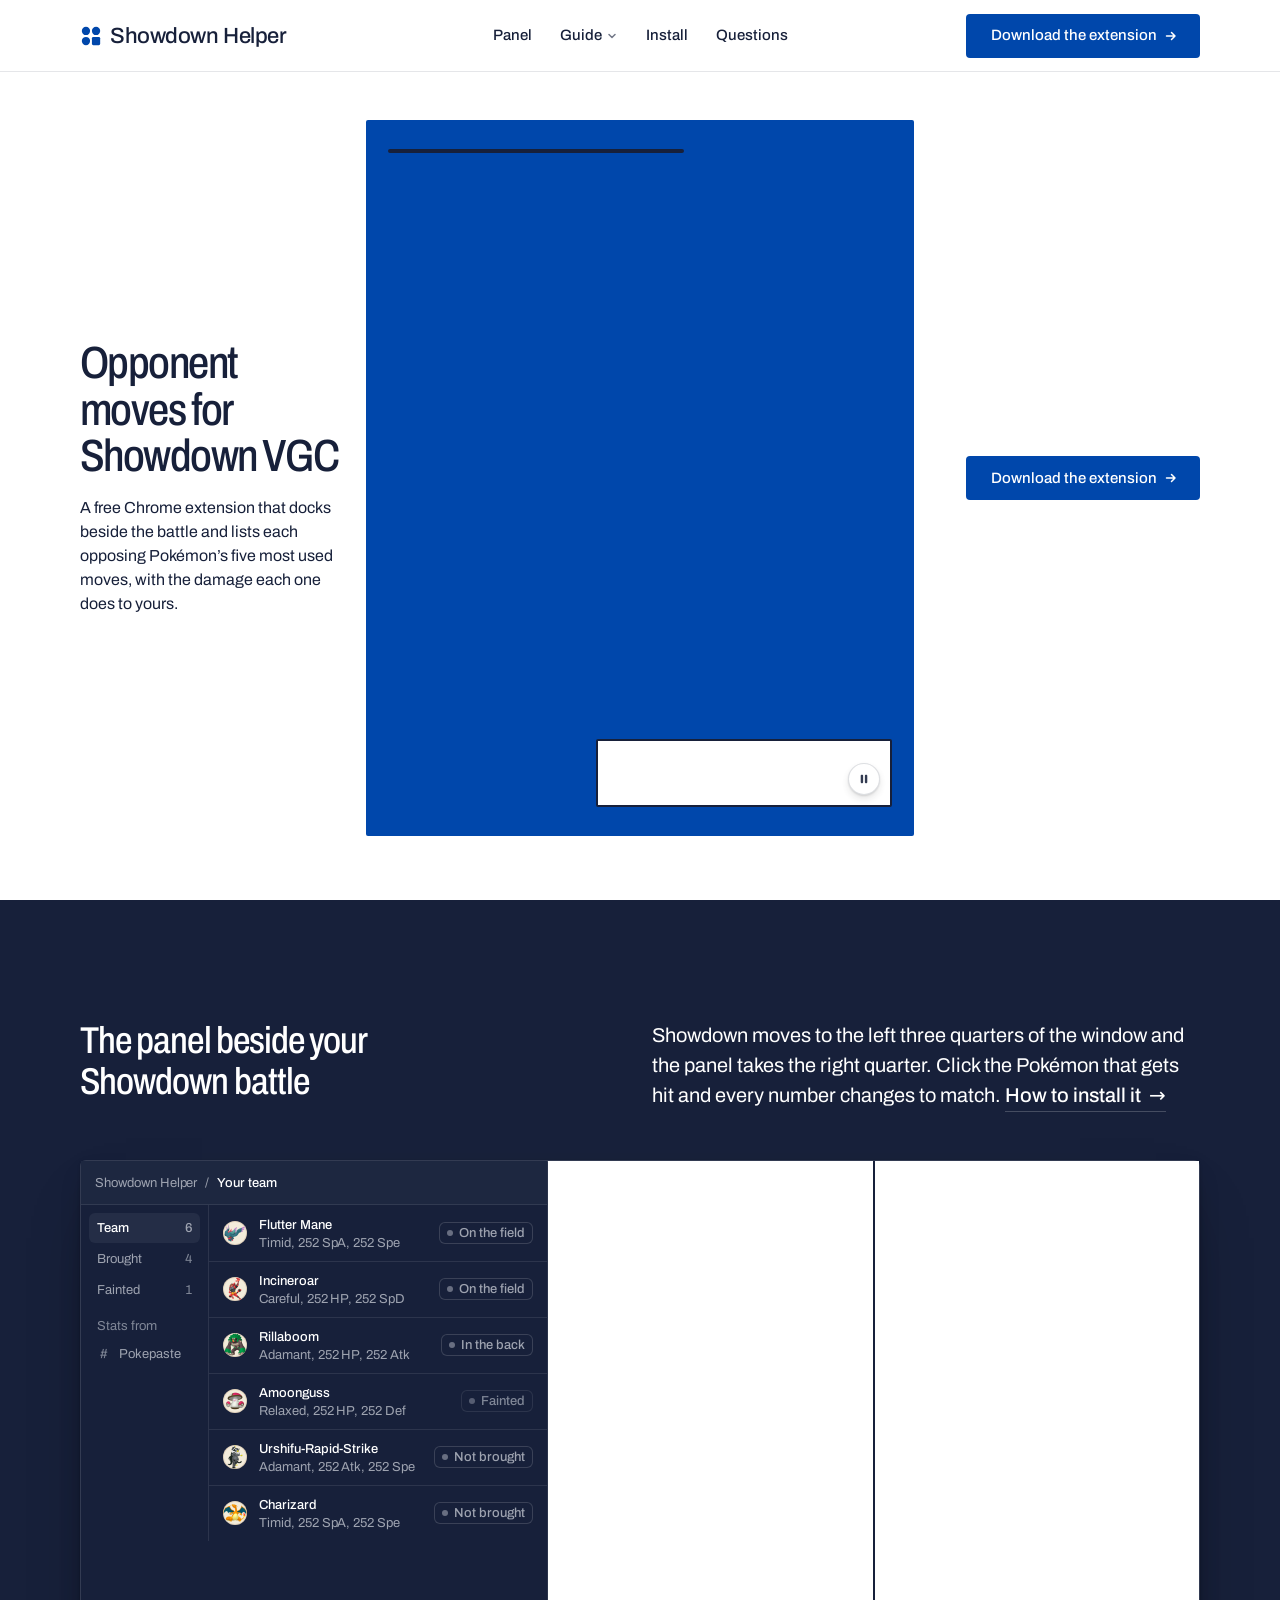
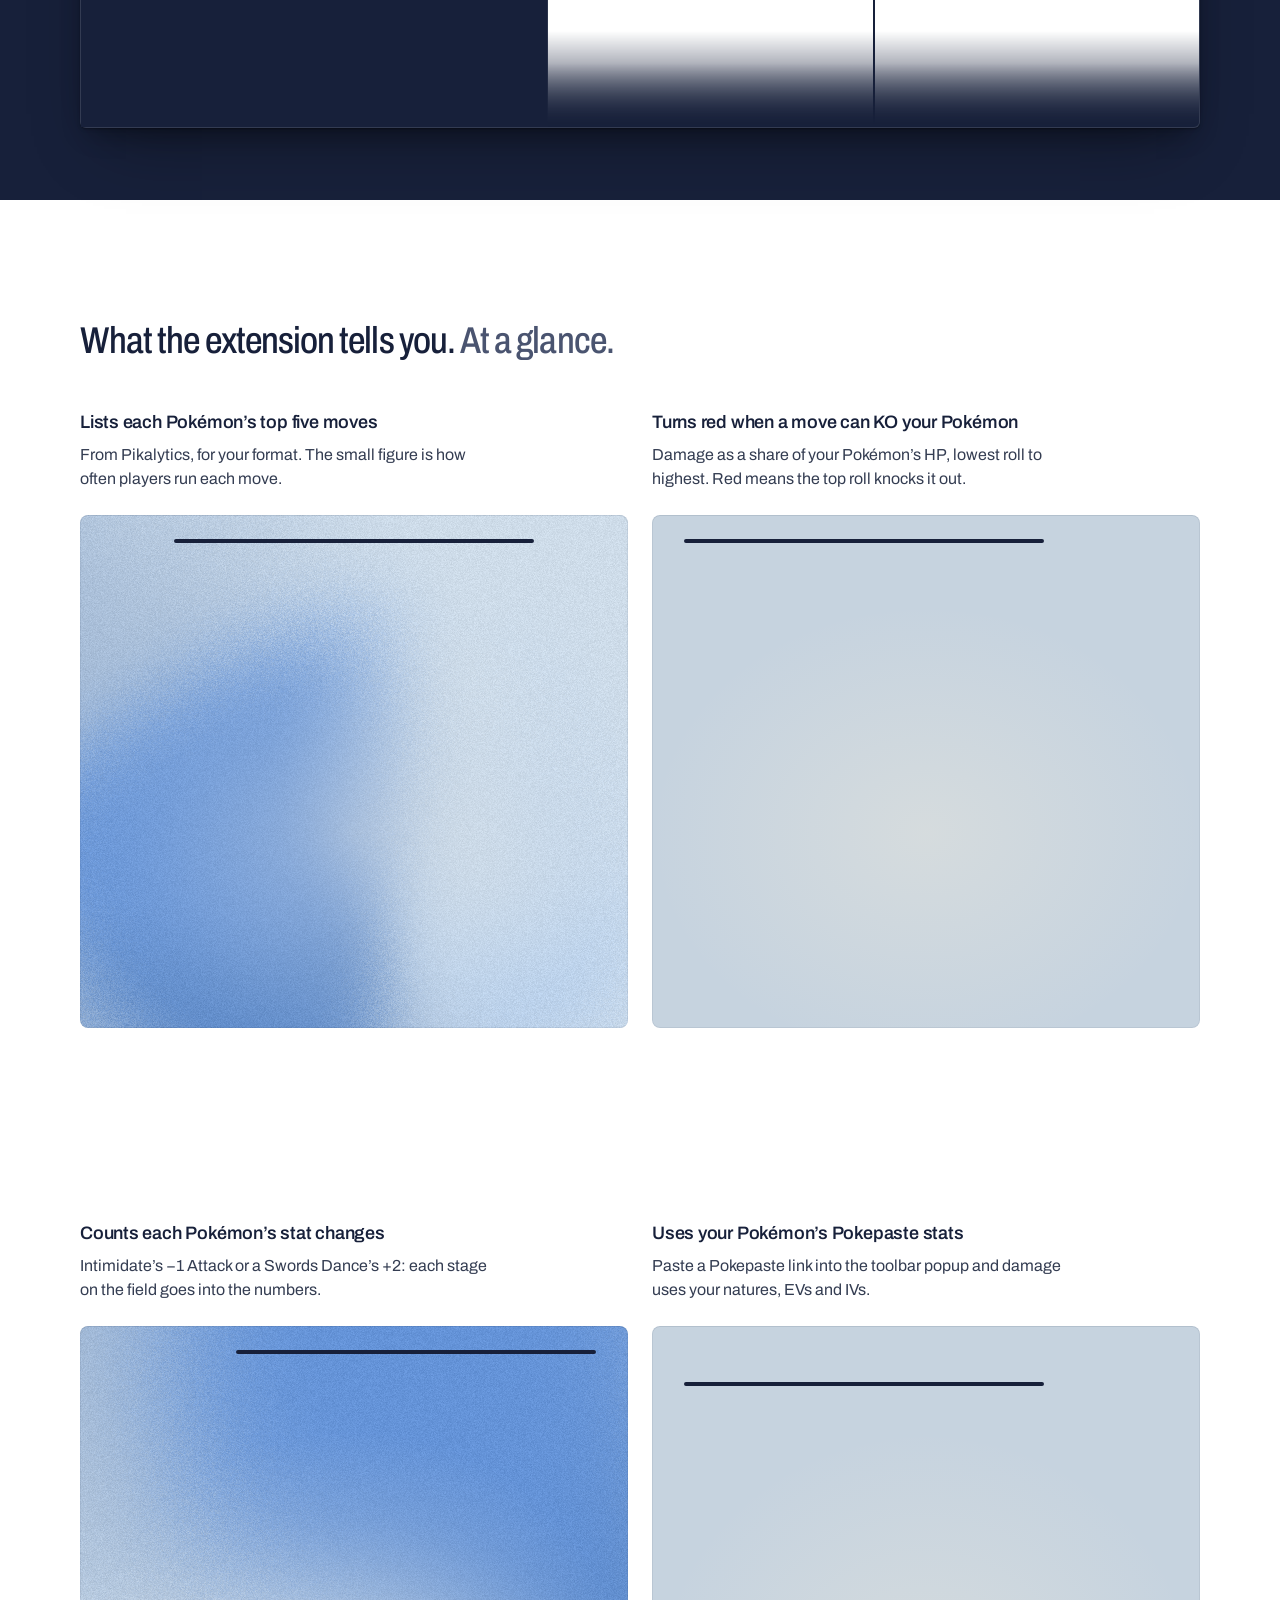
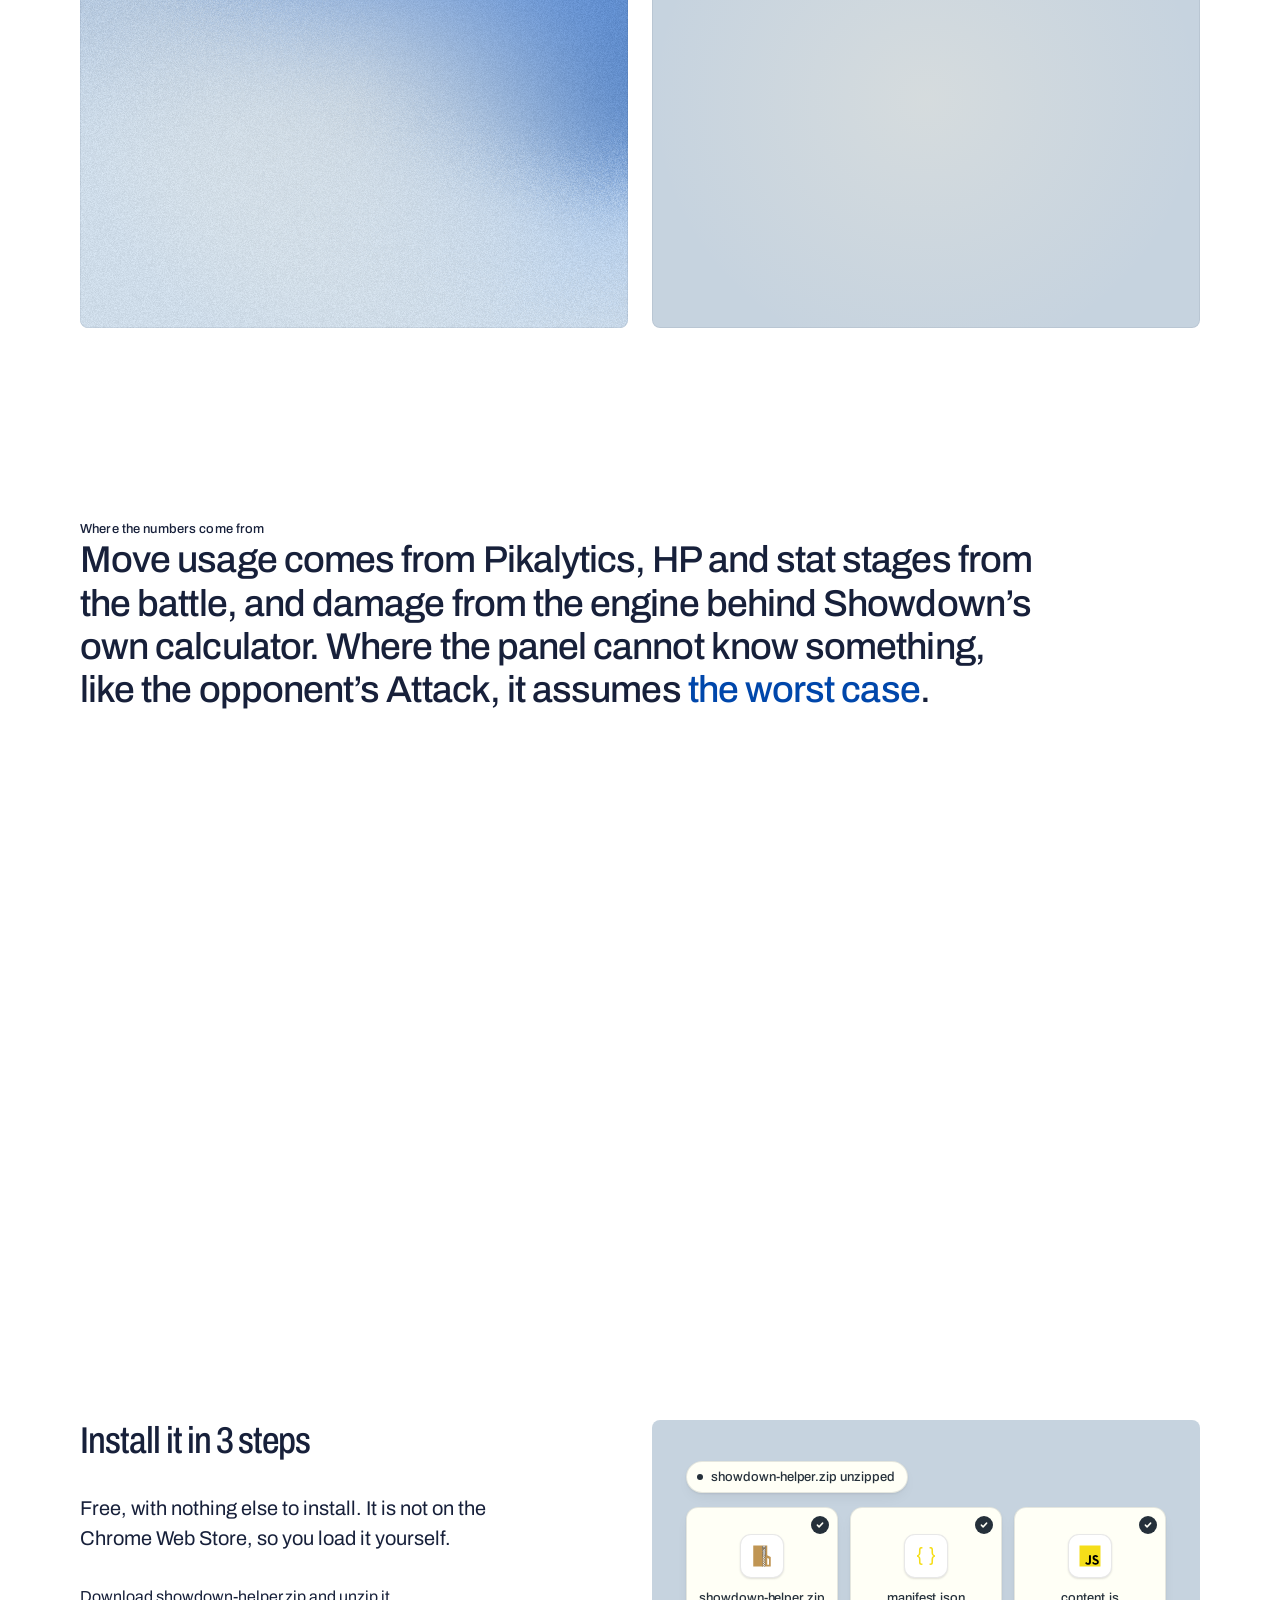
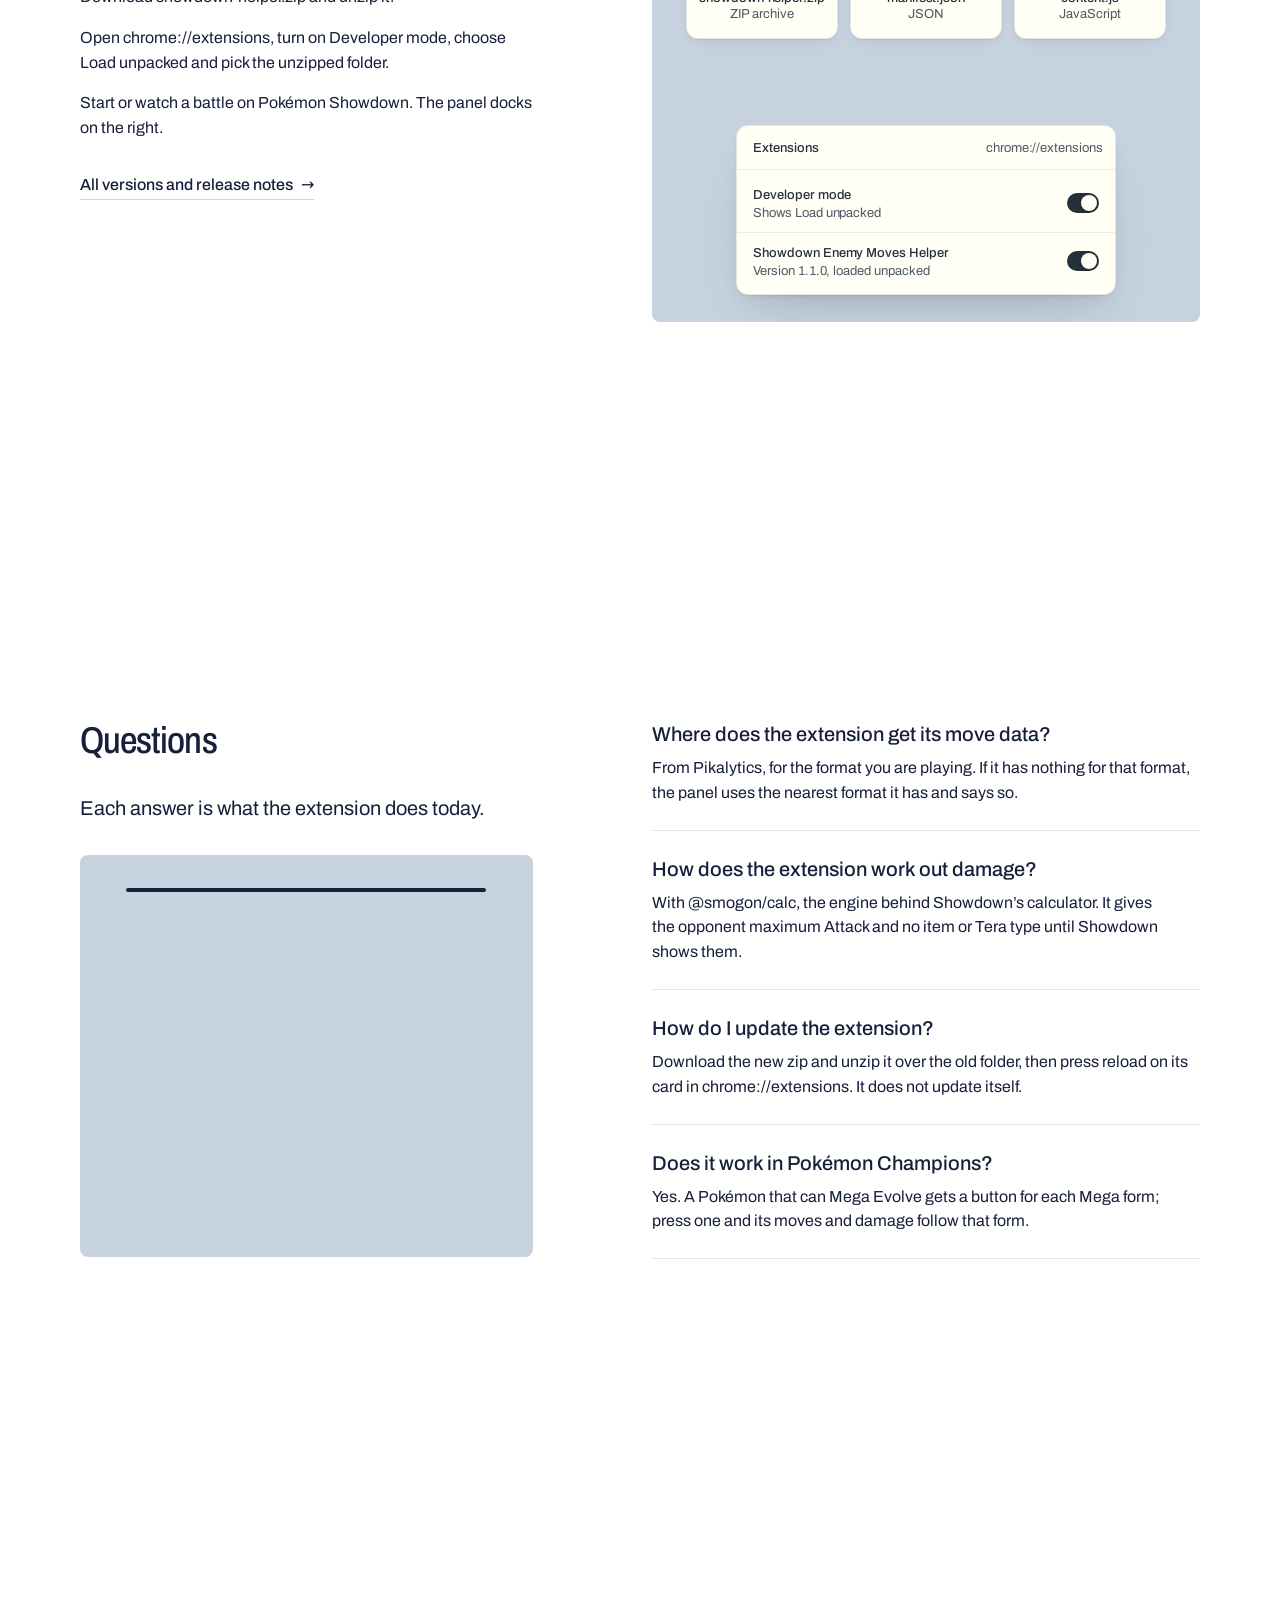
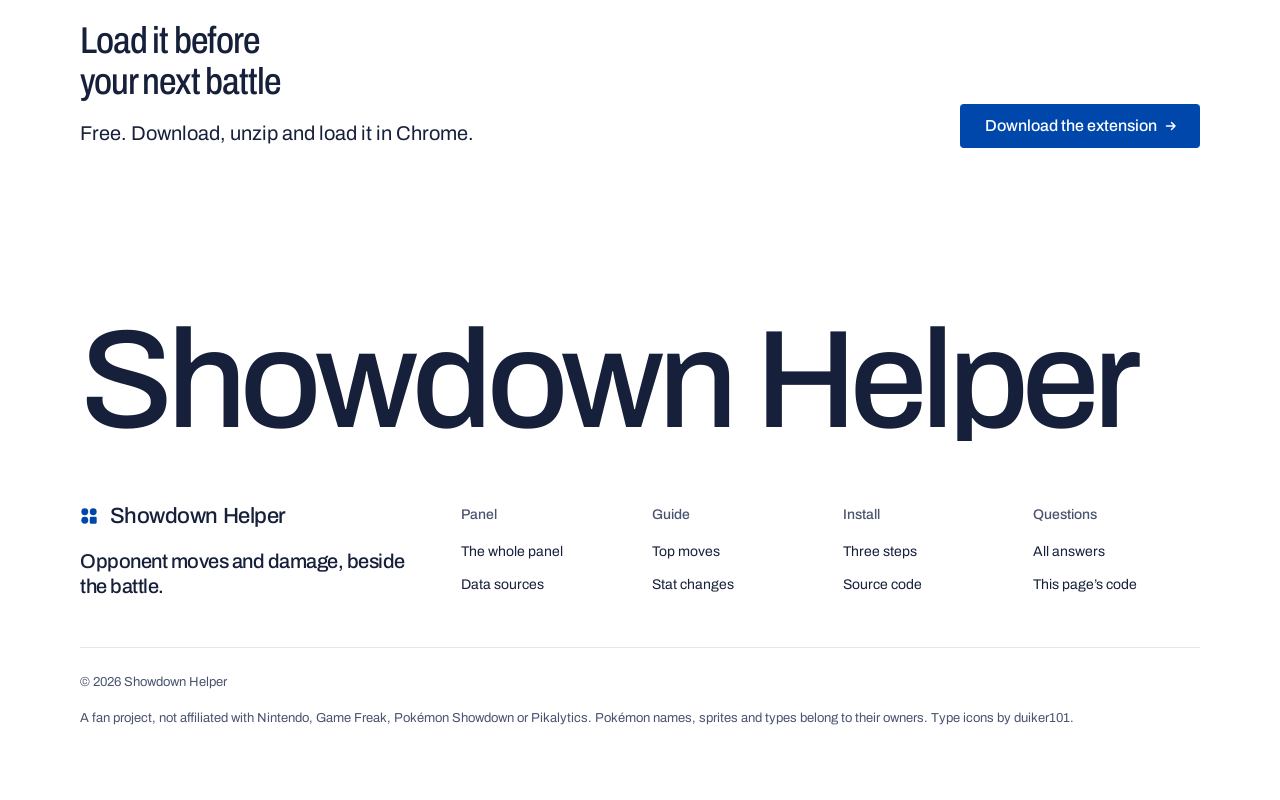
==== commit ad1c73dc: "Point the page at the ready-to-load zip The main button downloads the latest release's showdown-help" ====
--- a/index.src.html
+++ b/index.src.html
@@ -35,7 +35,7 @@
 </style>
 <link rel="stylesheet" href="assets/ui/base.css">
 <link rel="stylesheet" href="assets/ui/window/fragment.css">
-<link rel="stylesheet" href="assets/ui/terminal-run/fragment.css">
+<link rel="stylesheet" href="assets/ui/files/fragment.css">
 <link rel="stylesheet" href="assets/ui/toggles/fragment.css">
 <!-- the extension's own panel stylesheet, scoped to .smh-sheet by tools/fragments.mjs -->
 <link rel="stylesheet" href="assets/panel/panel.css">
@@ -61,6 +61,8 @@
   .ly-collage .smh-sheet .smh-moves { height: 200px; }
   .ly-collage .ly-piece.is-sheet[style*="bottom"] .smh-sheet { padding-bottom: 52px; }
 }
+/* the narrowest phones: the red number alone marks a KO, so the move's name keeps its room */
+@media (max-width: 359px) { .ly-collage .smh-kotag { display: none; } }
 /* the lit ground behind the UI in the brand's cobalt and sand */
 html[data-ground="sky"] { --ground-accent: #0047ab; --ground-surface: #f3ecdb; }
 /* the app frame: your team from the paste beside the open panel */
@@ -102,7 +104,7 @@
 }
 /* feature cards: one panel height; the sheet pieces sit on the ground like the kit's fragments */
 /* the name across the .wrap, hand-set: "Showdown Helper" is 15 characters */
-.close__word { font-size: clamp(28px, calc(11.6vw - 4px), 168px); }
+.close__word { font-size: clamp(28px, calc(11.2vw - 4px), 162px); }
 #guide .panel { --p-h: 360px; }
 #guide .smh-sheet .smh-moves { height: 250px; }
 @media (min-width: 640px) and (max-width: 1023px) {
@@ -113,12 +115,20 @@
 @media (max-width: 639px) { #install .at-phone { display: block; } }
 /* the split's frame and the questions' frame: 5:4, square on a phone, on the lit ground */
 #install .frame { --ratio: 500px; }
+@media (min-width: 1024px) and (max-width: 1279px) { #install .frame { --ratio: 580px; } }
 #questions .frame { --ratio: 400px; }
 #questions .smh-sheet .smh-moves { height: 250px; }
 /* a tablet keeps both splits side by side, so each section stays one screen */
 @media (min-width: 640px) and (max-width: 1023px) {
   #install .grid > .span-5, #questions .grid > .span-5 { grid-column: 1 / span 6; }
   #install .grid > .frame, #questions .grid > .faq { grid-column: 7 / span 6; }
+  /* the file grid needs 300px, more than this frame gives: steps 2 and 3 instead */
+  #install .stage:first-child { display: none; }
+  #install .stage:nth-child(2) > div { --ay: 40px !important; }
+  #install .at-phone { display: block; }
+  #install .at-phone > div { --ay: 250px !important; }
+  #install .at-phone .smh-moves { height: 100px; grid-template-rows: repeat(2, minmax(0, 1fr)); }
+  #install .at-phone .smh-move:nth-child(n+3) { display: none; }
   #questions .stage > div { width: calc(100% - 32px) !important; --ax: 16px !important; }
   #install .frame { --ratio: 640px; }
 }
@@ -141,7 +151,7 @@
   #guide .stage > div { width: calc(100% - 32px) !important; }
 }
 .stage .smh-sheet { border: 2px solid var(--color-rule); border-radius: 2px; }
-#install .ui-term__t { width: 64px; }
+
 </style>
 <script>document.documentElement.classList.add('m-enter');setTimeout(()=>document.documentElement.classList.add('m-enter-done'),700)</script>
 <script src="assets/backgrounds/backgrounds.js"></script>
@@ -184,7 +194,7 @@
       <div class="nav__item"><a class="nav__link" href="#questions">Questions</a></div>
     </nav>
     <div class="nav__actions">
-      <a class="btn btn--primary" href="https://github.com/lkz404/showdown-helper">Get the code on GitHub</a>
+      <a class="btn btn--primary" href="https://github.com/lkz404/showdown-helper/releases/latest/download/showdown-helper.zip">Download the extension</a>
     </div>
     <button class="nav__toggle" type="button" aria-expanded="false" aria-label="Menu">
       <svg width="18" height="18" viewBox="0 0 18 18" aria-hidden="true"><path d="M2 5h14M2 13h14" stroke="currentColor" stroke-width="1.6" stroke-linecap="round"/></svg>
@@ -213,7 +223,7 @@
           <div class="ly-piece is-sheet" style="right: 4%; bottom: 4%; width: 54%"><div class="ui smh-sheet" data-theme="smh-sheet" inert><!-- panel:mega:card0 --></div></div>
         </div>
       </div>
-      <div class="span-3 start-10 hero__cta"><a class="btn btn--primary" href="https://github.com/lkz404/showdown-helper">Get the code on GitHub</a></div>
+      <div class="span-3 start-10 hero__cta"><a class="btn btn--primary" href="https://github.com/lkz404/showdown-helper/releases/latest/download/showdown-helper.zip">Download the extension</a></div>
     </div></div>
   </section>
 
@@ -322,38 +332,44 @@
       <div class="grid">
         <div class="span-5 stack-6">
           <h2 id="install-h">Install it in 3 steps</h2>
-          <p class="t-lead">It is not on the Chrome Web Store yet, so you build it from the code.</p>
+          <p class="t-lead">Free, with nothing else to install. It is not on the Chrome Web Store, so you load it yourself.</p>
           <ol class="stack-4">
-            <li>Install Node.js and clone the repository, then run npm install and npm run build.</li>
-            <li>Open chrome://extensions, turn on Developer mode, choose Load unpacked and pick the folder.</li>
+            <li>Download showdown-helper.zip and unzip it.</li>
+            <li>Open chrome://extensions, turn on Developer mode, choose Load unpacked and pick the unzipped folder.</li>
             <li>Start or watch a battle on Pokémon Showdown. The panel docks on the right.</li>
           </ol>
-          <p><a class="link" href="https://github.com/lkz404/showdown-helper">Open the repository</a></p>
-        </div>
-        <div class="frame frame--lit frame--split span-6 start-7" data-visual>
-          <div class="stage"><div class="at-rise fit" style="--fit-max:520px;--ax:max(24px, 50% - 260px);--ay:40px;--ay-sm:24px" data-ui-loop>
-              <div class="ui ui-panel ui-term" data-ui="terminal-run">
-                <div class="ui-term__head">
-                  <span class="ui-term__title">showdown-helper</span>
-                  <span class="ui-meta">Terminal</span>
-                  <span class="ui-spacer"></span>
-                </div>
-                <div class="ui-term__screen" data-term-screen>
-                  <div class="ui-term__track" data-term-track>
-                    <div class="ui-term__ln ui-term__cmd"><span class="ui-term__cwd">~/showdown-helper</span><span class="ui-term__sig">$</span><span class="ui-term__typed" data-term-cmd>npm run build</span></div>
-                    <div class="ui-term__ln ui-term__meter" data-term-out data-term-meter><span class="ui-term__bar" style="--p:1"><i></i></span><span class="ui-term__count" data-term-count>4 of 4 files</span></div>
-                    <div class="ui-term__ln ui-term__log" data-term-out data-term-step><svg class="ui-term__tick" viewBox="0 0 16 16" aria-hidden="true"><path d="m3.5 8.4 2.8 2.8 6.2-6.4"/></svg><span class="ui-term__path">dist/content.js</span><span class="ui-term__t">954.7kb</span></div>
-                    <div class="ui-term__ln ui-term__log" data-term-out data-term-step><svg class="ui-term__tick" viewBox="0 0 16 16" aria-hidden="true"><path d="m3.5 8.4 2.8 2.8 6.2-6.4"/></svg><span class="ui-term__path">dist/page-hook.js</span><span class="ui-term__t">7.0kb</span></div>
-                    <div class="ui-term__ln ui-term__log" data-term-out data-term-step><svg class="ui-term__tick" viewBox="0 0 16 16" aria-hidden="true"><path d="m3.5 8.4 2.8 2.8 6.2-6.4"/></svg><span class="ui-term__path">dist/popup.js</span><span class="ui-term__t">3.9kb</span></div>
-                    <div class="ui-term__ln ui-term__log" data-term-out data-term-step><svg class="ui-term__tick" viewBox="0 0 16 16" aria-hidden="true"><path d="m3.5 8.4 2.8 2.8 6.2-6.4"/></svg><span class="ui-term__path">dist/background.js</span><span class="ui-term__t">3.9kb</span></div>
-                    <div class="ui-term__ln ui-term__gap" data-term-out aria-hidden="true"></div>
-                    <div class="ui-term__ln ui-term__done" data-term-out data-term-done><span class="ui-term__ok"><svg viewBox="0 0 16 16" aria-hidden="true"><path d="m4.5 8.3 2.4 2.4 4.6-5"/></svg></span><b>Done</b><span class="ui-term__dim">in 28ms</span></div>
-                    <div class="ui-term__ln ui-term__cmd" data-term-next><span class="ui-term__cwd">~/showdown-helper</span><span class="ui-term__sig">$</span><span class="ui-term__typed"></span><i class="ui-term__caret" aria-hidden="true"></i></div>
-                  </div>
-                </div>
+          <p><a class="link" href="https://github.com/lkz404/showdown-helper/releases">All versions and release notes</a></p>
+        </div>
+        <div class="frame frame--lit frame--split span-6 start-7" data-visual role="img" aria-label="The three install steps: showdown-helper.zip unzipped into its folder, Developer mode on in chrome://extensions with Showdown Helper loaded, and the panel docked in a Showdown battle">
+          <div class="stage"><div class="at-rise fit" style="--fit-max:480px;--ax:max(24px, 50% - 240px);--ay:40px;--ay-sm:24px" data-ui-loop>
+              <div class="ui ui-files" data-ui="files" data-reading="Unzipping {n} of {total}">
+                <div class="ui-files__status"><span class="ui-dot"></span><span data-files-status>showdown-helper.zip unzipped</span></div>
+                <ul class="ui-files__grid">
+                  <li class="ui-file is-done">
+                    <span class="ui-file__icon"><img src="assets/icons/zip.svg" width="28" height="28" loading="lazy" alt=""></span>
+                    <span class="ui-file__name">showdown-helper.zip</span>
+                    <span class="ui-file__kind">ZIP archive</span>
+                    <span class="ui-file__bar"><i></i></span>
+                    <span class="ui-file__check"><svg viewBox="0 0 16 16" aria-hidden="true"><path d="m4.5 8.2 2.3 2.3 4.7-5" fill="none" stroke="currentColor" stroke-width="2" stroke-linecap="round" stroke-linejoin="round"/></svg></span>
+                  </li>
+                  <li class="ui-file is-done">
+                    <span class="ui-file__icon"><img src="assets/icons/json.svg" width="28" height="28" loading="lazy" alt=""></span>
+                    <span class="ui-file__name">manifest.json</span>
+                    <span class="ui-file__kind">JSON</span>
+                    <span class="ui-file__bar"><i></i></span>
+                    <span class="ui-file__check"><svg viewBox="0 0 16 16" aria-hidden="true"><path d="m4.5 8.2 2.3 2.3 4.7-5" fill="none" stroke="currentColor" stroke-width="2" stroke-linecap="round" stroke-linejoin="round"/></svg></span>
+                  </li>
+                  <li class="ui-file is-done">
+                    <span class="ui-file__icon"><img src="assets/icons/js.svg" width="28" height="28" loading="lazy" alt=""></span>
+                    <span class="ui-file__name">content.js</span>
+                    <span class="ui-file__kind">JavaScript</span>
+                    <span class="ui-file__bar"><i></i></span>
+                    <span class="ui-file__check"><svg viewBox="0 0 16 16" aria-hidden="true"><path d="m4.5 8.2 2.3 2.3 4.7-5" fill="none" stroke="currentColor" stroke-width="2" stroke-linecap="round" stroke-linejoin="round"/></svg></span>
+                  </li>
+                </ul>
               </div>
             </div></div>
-          <div class="stage"><div class="at-rise fit" style="--fit-max:380px;--ax:max(24px, 50% - 190px);--ay:max(340px, calc(100% - 196px));--ay-sm:336px">
+          <div class="stage"><div class="at-rise fit" style="--fit-max:380px;--ax:max(24px, 50% - 190px);--ay:calc(100% - 196px);--ay-sm:330px">
               <div class="ui ui-panel ui-toggles" data-ui="toggles" inert>
                 <div class="ui-head">
                   <div class="ui-title">Extensions</div>
@@ -366,7 +382,7 @@
                     <button class="ui-switch is-on" type="button" role="switch" aria-checked="true" aria-label="Developer mode"><i></i></button>
                   </li>
                   <li class="ui-tg">
-                    <span class="ui-tg__text"><span class="ui-tg__label">Showdown Enemy Moves Helper</span><span class="ui-tg__sub">Version 1.0.0, loaded unpacked</span></span>
+                    <span class="ui-tg__text"><span class="ui-tg__label">Showdown Enemy Moves Helper</span><span class="ui-tg__sub">Version 1.1.0, loaded unpacked</span></span>
                     <button class="ui-switch is-on" type="button" role="switch" aria-checked="true" aria-label="Showdown Enemy Moves Helper"><i></i></button>
                   </li>
                 </ul>
@@ -374,7 +390,7 @@
           </div></div>
           <!-- a phone's taller frame also shows step 3: the panel docked in a battle -->
           <div class="stage at-phone"><div class="at-rise fit" style="--fit-max:360px;--ax:max(24px, 50% - 180px);--ay-sm:calc(100% - 236px)">
-              <div class="ui smh-sheet" data-theme="smh-sheet" inert><!-- panel:main:top --></div>
+              <div class="ui smh-sheet" data-theme="smh-sheet" inert><!-- panel:main:top --><!-- panel:main:card0 --></div>
           </div></div>
         </div>
       </div>
@@ -394,9 +410,9 @@
           </div>
         </div>
         <div class="faq span-6 start-7">
-          <div class="faq__item"><h3>Which opposing Pokémon does it show?</h3><p>The ones on the field now, one card each: two in doubles. It updates once each move’s animation ends.</p></div>
-          <div class="faq__item"><h3>Where does the extension get its move data?</h3><p>From Pikalytics, for the format you are playing. If it has nothing for that format, the panel uses the nearest format it has and says so.</p></div>
+                    <div class="faq__item"><h3>Where does the extension get its move data?</h3><p>From Pikalytics, for the format you are playing. If it has nothing for that format, the panel uses the nearest format it has and says so.</p></div>
           <div class="faq__item"><h3>How does the extension work out damage?</h3><p>With @smogon/calc, the engine behind Showdown’s calculator. It gives the opponent maximum Attack and no item or Tera type until Showdown shows them.</p></div>
+          <div class="faq__item"><h3>How do I update the extension?</h3><p>Download the new zip and unzip it over the old folder, then press reload on its card in chrome://extensions. It does not update itself.</p></div>
           <div class="faq__item"><h3>Does it work in Pokémon Champions?</h3><p>Yes. A Pokémon that can Mega Evolve gets a button for each Mega form; press one and its moves and damage follow that form.</p></div>
         </div>
       </div>
@@ -408,8 +424,8 @@
   <div class="wrap">
     <div class="closing__cta close--word">
       <div class="section-head--split">
-        <div><h2 id="close-h">Load it before your next battle</h2><p class="t-lead">Free, and the code is on GitHub.</p></div>
-        <a class="btn btn--primary" href="https://github.com/lkz404/showdown-helper">Get the code on GitHub</a>
+        <div><h2 id="close-h">Load it before your next battle</h2><p class="t-lead">Free. Download, unzip and load it in Chrome.</p></div>
+        <a class="btn btn--primary" href="https://github.com/lkz404/showdown-helper/releases/latest/download/showdown-helper.zip">Download the extension</a>
       </div>
       <p class="close__word" aria-hidden="true">Showdown Helper</p>
     </div>
@@ -421,7 +437,7 @@
         </div>
         <div class="span-2 footer__col"><h3>Panel</h3><ul><li><a href="#panel">The whole panel</a></li><li><a href="#data">Data sources</a></li></ul></div>
         <div class="span-2 footer__col"><h3>Guide</h3><ul><li><a href="#top-moves">Top moves</a></li><li><a href="#stat-changes">Stat changes</a></li></ul></div>
-        <div class="span-2 footer__col"><h3>Install</h3><ul><li><a href="#install">Three steps</a></li><li><a href="https://github.com/lkz404/showdown-helper">Extension code</a></li></ul></div>
+        <div class="span-2 footer__col"><h3>Install</h3><ul><li><a href="#install">Three steps</a></li><li><a href="https://github.com/lkz404/showdown-helper">Source code</a></li></ul></div>
         <div class="span-2 footer__col"><h3>Questions</h3><ul><li><a href="#questions">All answers</a></li><li><a href="https://github.com/lkz404/showdown-landing">This page’s code</a></li></ul></div>
       </div>
       <div class="footer__legal">
@@ -434,7 +450,7 @@
 </footer>
 
 <nav class="actionbar" aria-label="Quick actions">
-  <a class="btn btn--primary" href="https://github.com/lkz404/showdown-helper">Get the code on GitHub</a>
+  <a class="btn btn--primary" href="https://github.com/lkz404/showdown-helper/releases/latest/download/showdown-helper.zip">Download the extension</a>
 </nav>
 
 <script type="module" src="assets/system.js"></script>
--- a/assets/ui/files/fragment.css
+++ b/assets/ui/files/fragment.css
@@ -0,0 +1,53 @@
+/* files: file tiles with real app icons; each one is read in turn and gets a check.
+   Every mark is one treatment: the app's colour icon (a local file in icons/) on a light tile, or a plain ink
+   file glyph for a bare file type such as PDF. */
+/* fluid: two columns at 300px, three from about 430px, four from about 590px (cards.css .wide sets it
+   wider than its panel so the grid is cut by the right edge) */
+.ui-files { width: 100%; min-width: 300px; max-width: 760px; display: grid; gap: 14px; justify-items: start; align-content: start; }
+.ui-files__grid { display: grid; grid-template-columns: repeat(auto-fill, minmax(136px, 1fr)); gap: 12px; width: 100%; }
+.ui-file {
+  position: relative; display: grid; justify-items: center; align-content: start;
+  height: 132px; padding: 26px 10px 0; border-radius: var(--u-r);
+  background: var(--u-bg); border: 1px solid var(--u-border); box-shadow: var(--u-shadow-sm);
+  transition: box-shadow 320ms var(--u-ease), border-color 320ms var(--u-ease);
+}
+/* the app's own mark in its colours on a light tile (the same on light and dark) */
+.ui-file__icon { display: grid; place-items: center; width: 44px; height: 44px; margin-bottom: 12px; border-radius: 11px; background: var(--u-tile); box-shadow: var(--u-tile-edge); }
+.ui-file__icon :is(.ui-brand, img) { width: 24px; height: 24px; }
+.ui-file__icon .ui-file__glyph { width: 26px; height: 26px; stroke: #d93025; }   /* a PDF, in the red of PDF icons */
+.ui-file__glyph { width: 32px; height: 32px; fill: none; stroke: var(--u-ink); stroke-width: 1.4; stroke-linejoin: round; stroke-linecap: round; }
+.ui-file__name { max-width: 100%; font-size: 13px; font-weight: 500; line-height: 16px; text-align: center; white-space: nowrap; overflow: hidden; text-overflow: ellipsis; }
+.ui-file__kind { font-size: 13px; line-height: 16px; color: var(--u-muted); }
+.ui-file__bar {
+  position: absolute; left: 16px; right: 16px; bottom: 10px; height: 2px; border-radius: 2px;
+  background: var(--u-line); overflow: hidden; opacity: 0; transition: opacity 200ms var(--u-ease);
+}
+.ui-file__bar i { position: absolute; inset: 0; background: var(--u-accent); transform: scaleX(0); transform-origin: left; }
+.ui-file__check {
+  position: absolute; top: 8px; right: 8px; display: grid; place-items: center;
+  width: 18px; height: 18px; border-radius: 50%; background: var(--u-ink); color: var(--u-bg);
+  transform: scale(0.4); opacity: 0;
+  transition: transform 360ms var(--u-spring), opacity 200ms var(--u-ease);
+}
+.ui-file__check svg { width: 12px; height: 12px; }
+/* the tile being read is the fragment's one accent touch */
+.ui-file.is-reading { border-color: color-mix(in oklab, var(--u-accent) 55%, transparent); box-shadow: 0 0 0 3px color-mix(in oklab, var(--u-accent) 14%, transparent), var(--u-shadow-sm); }
+.ui-file.is-reading .ui-file__bar { opacity: 1; }
+.ui-file.is-reading .ui-file__bar i { transform: scaleX(1); transition: transform 440ms cubic-bezier(0.4, 0, 0.2, 1); }
+.ui-file.is-done .ui-file__check { transform: scale(1); opacity: 1; }
+.ui-files.is-reset .ui-file__check { transition-duration: 240ms; }
+
+.ui-files__status {
+  display: inline-flex; align-items: center; gap: 8px; height: 32px; padding: 0 12px 0 10px; border-radius: 999px;
+  background: var(--u-bg); border: 1px solid var(--u-border); box-shadow: var(--u-shadow-sm); font-size: 13px; font-weight: 500; line-height: 16px;
+}
+.ui-files__status .ui-dot { width: 6px; height: 6px; background: var(--u-ink); }
+/* narrow (a phone panel): two columns, and a long name wraps onto a second line instead of being cut */
+@media (max-width: 639px) {
+  .ui-files { min-width: 0; }
+  .ui-files__grid { grid-template-columns: repeat(2, minmax(0, 1fr)); gap: 8px; }
+  .ui-file { height: 124px; padding: 18px 8px 0; }
+  .ui-file__icon { margin-bottom: 10px; }
+  .ui-file__name { white-space: normal; overflow: visible; text-wrap: balance; }
+}
+.ui-file :is(.ui-file__name, .ui-file__kind).is-cut { visibility: hidden; }
